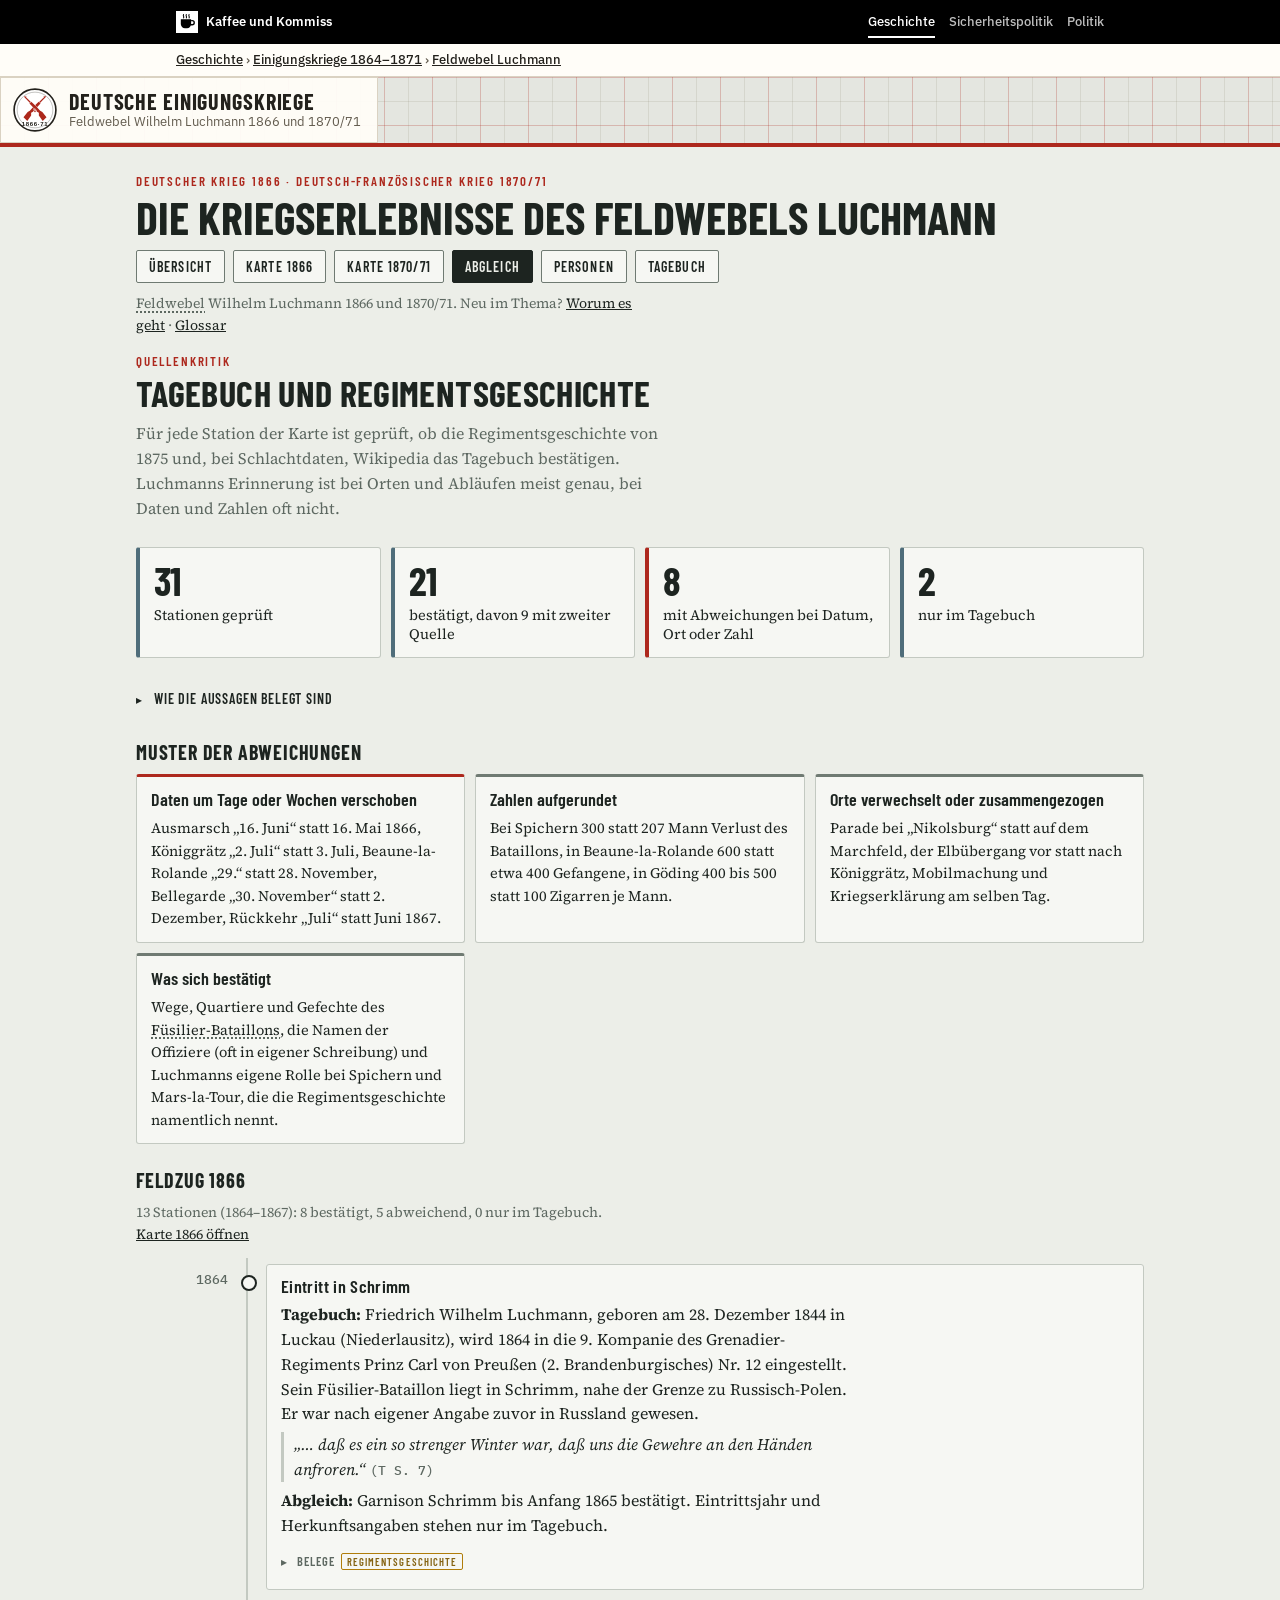
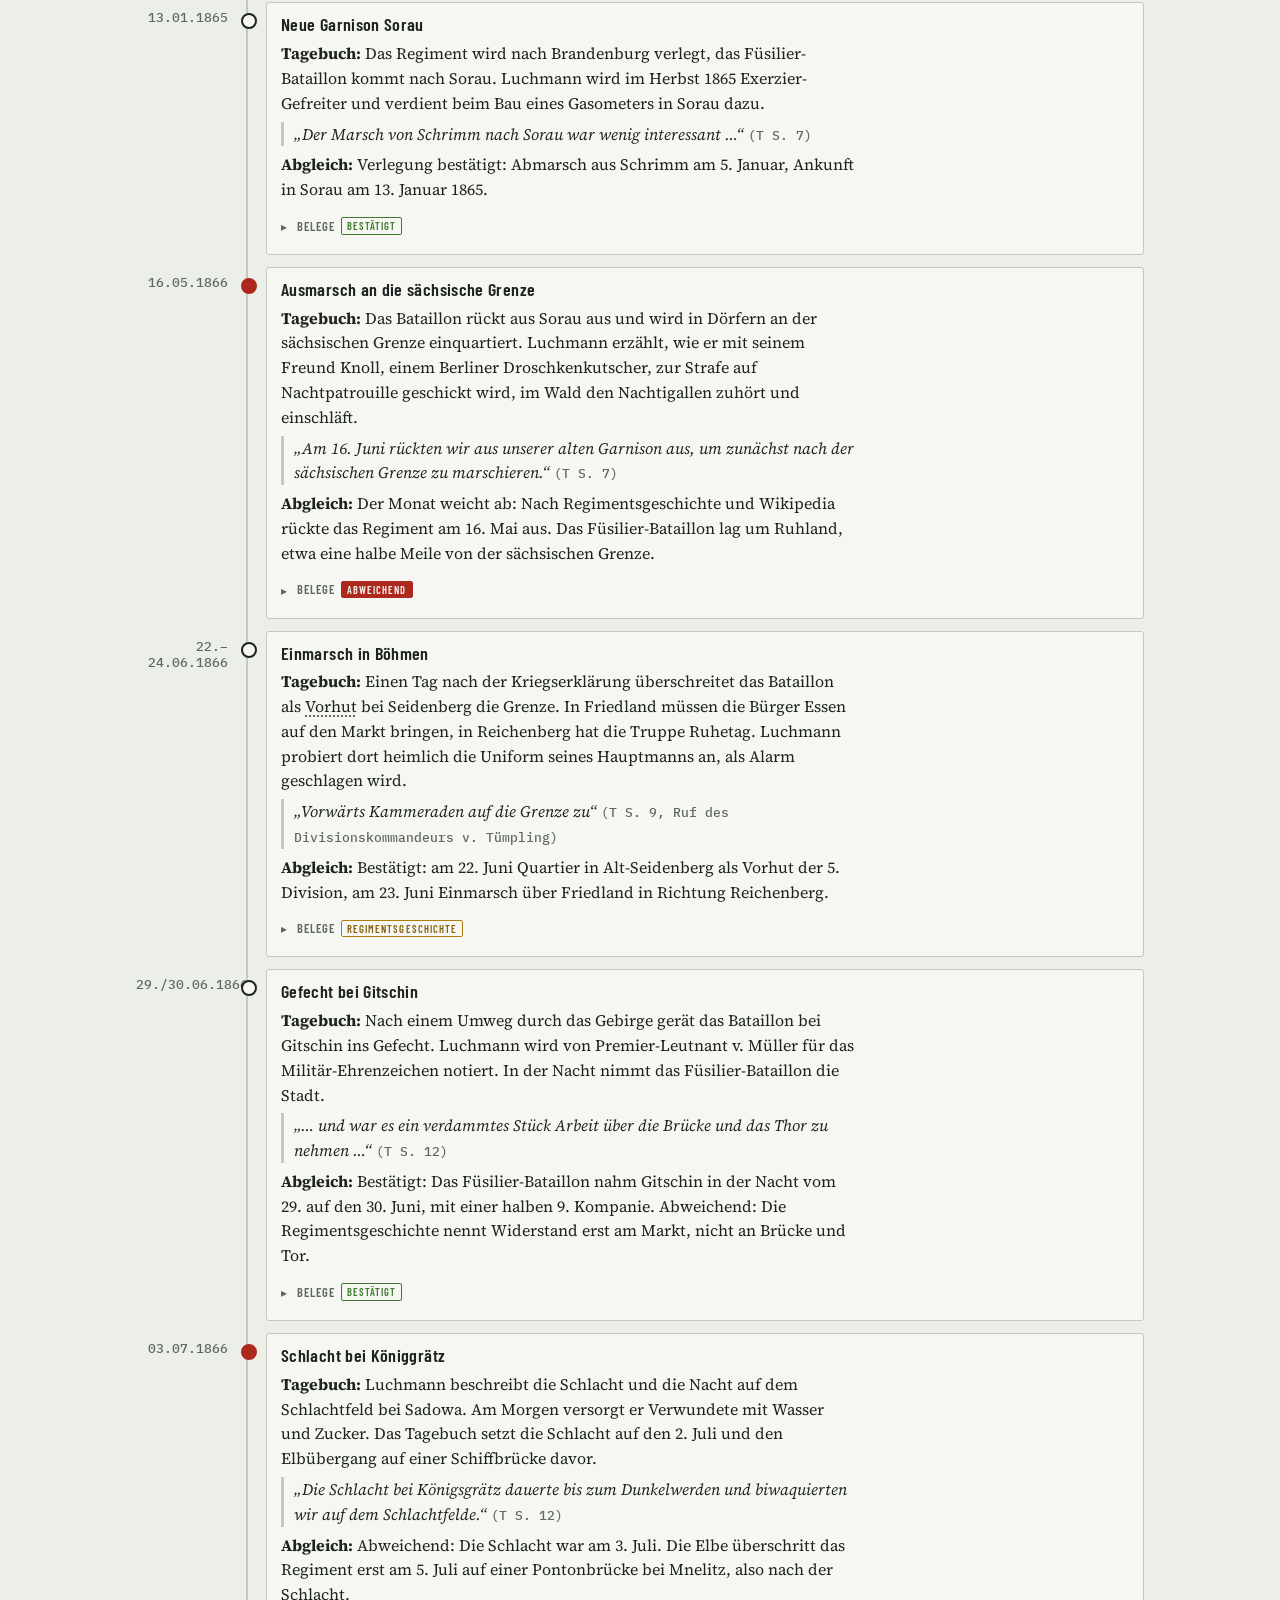
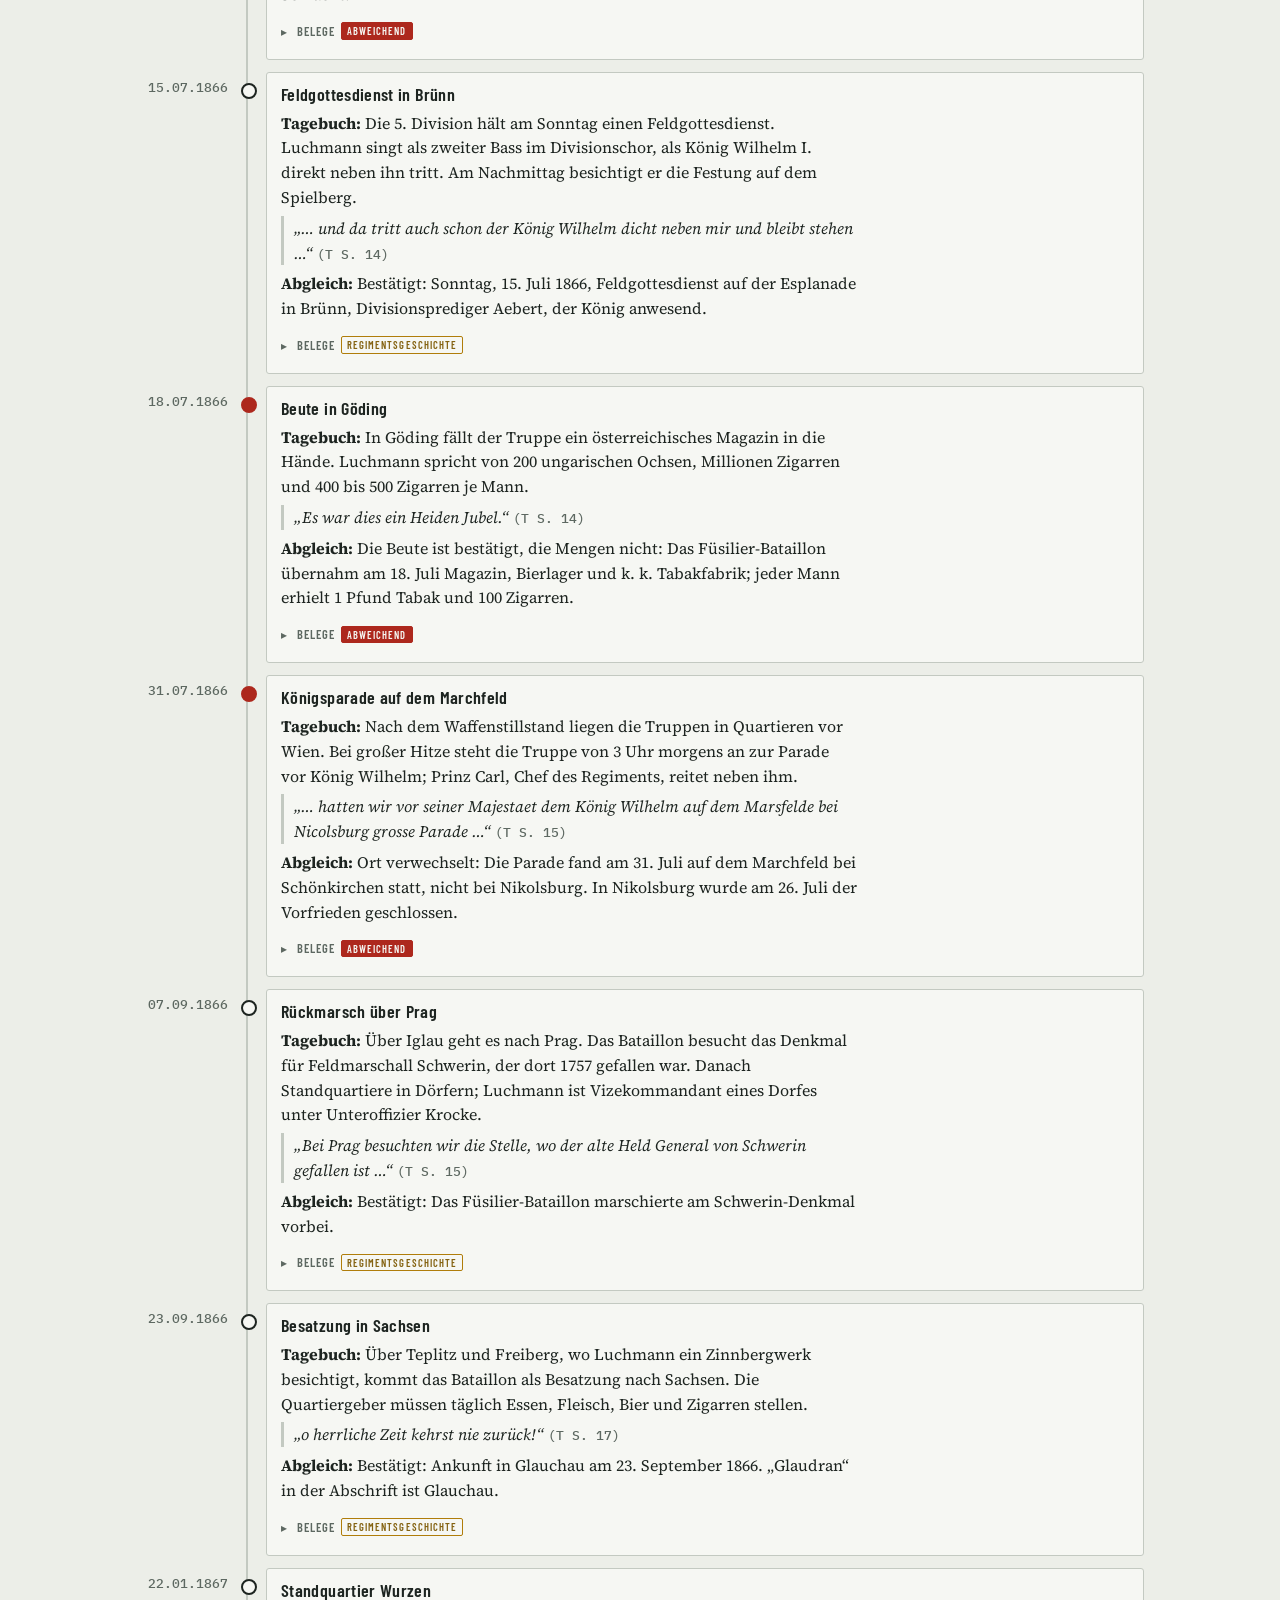
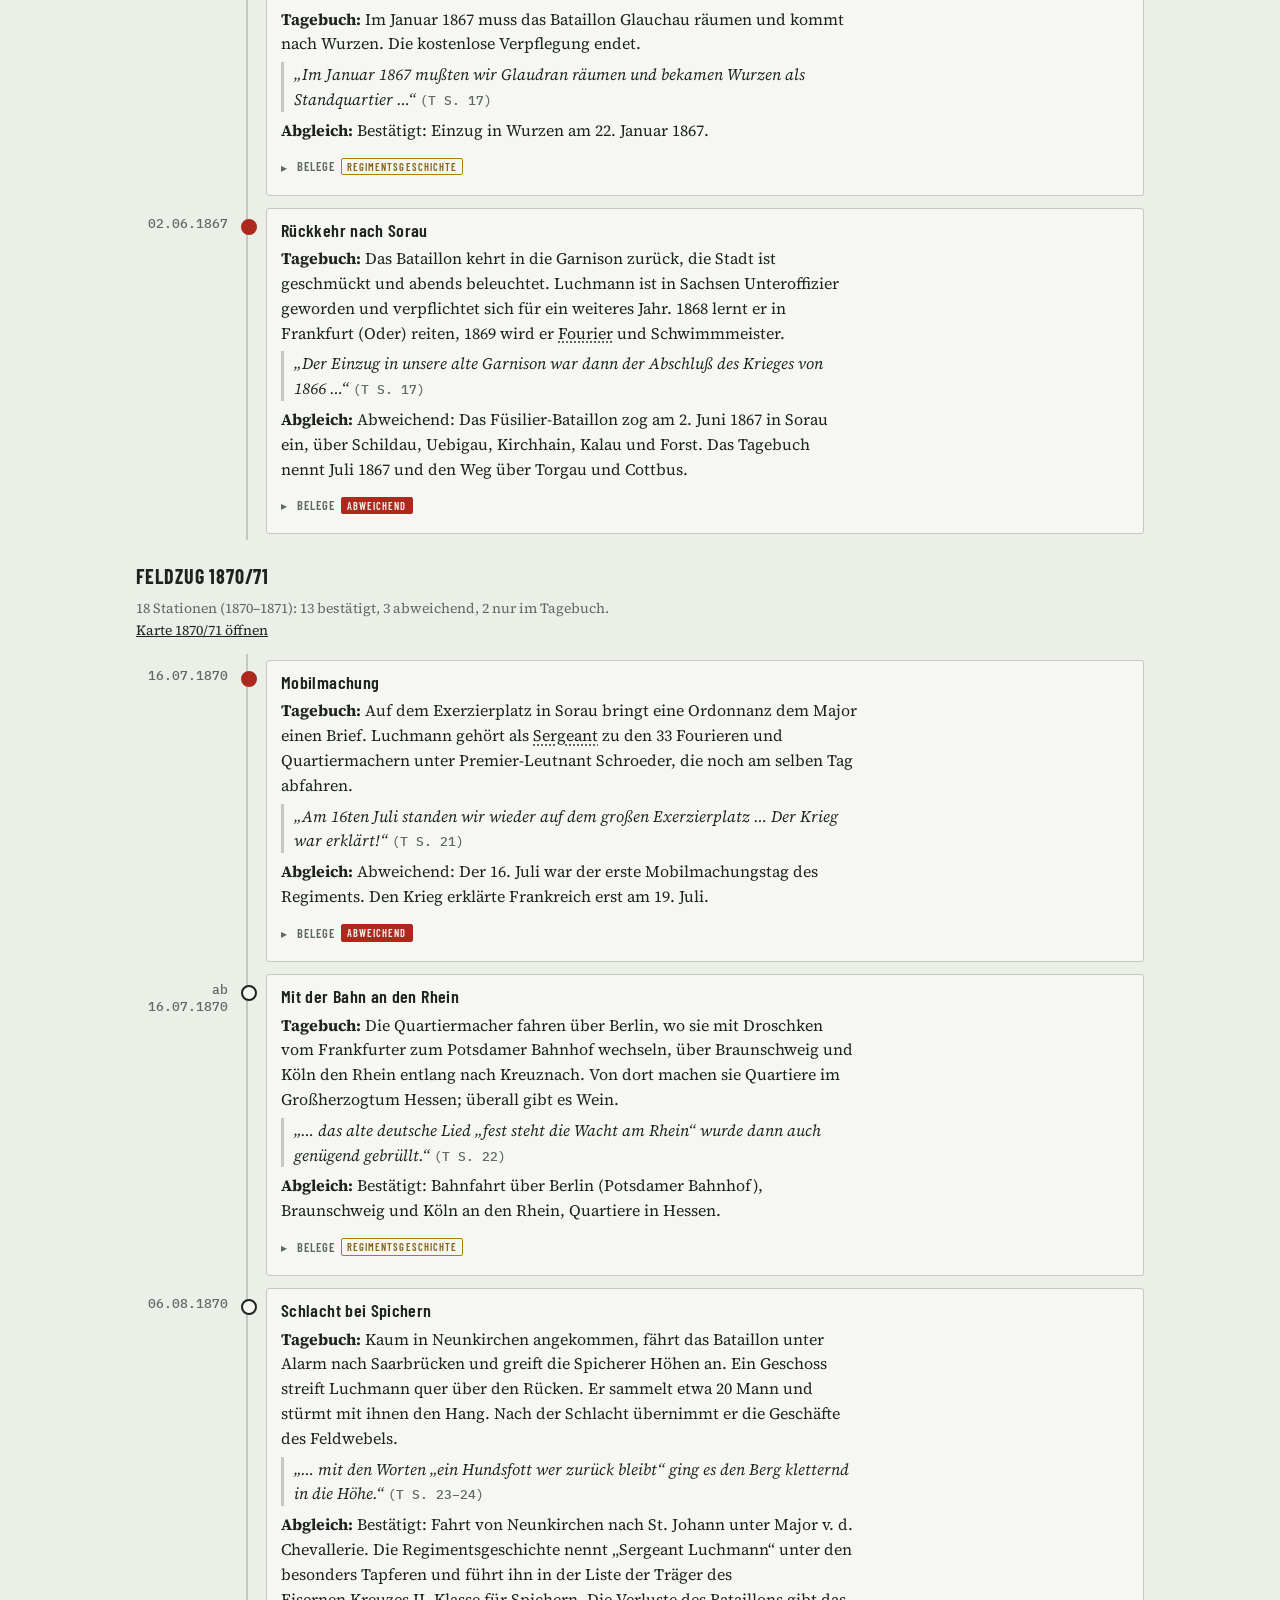
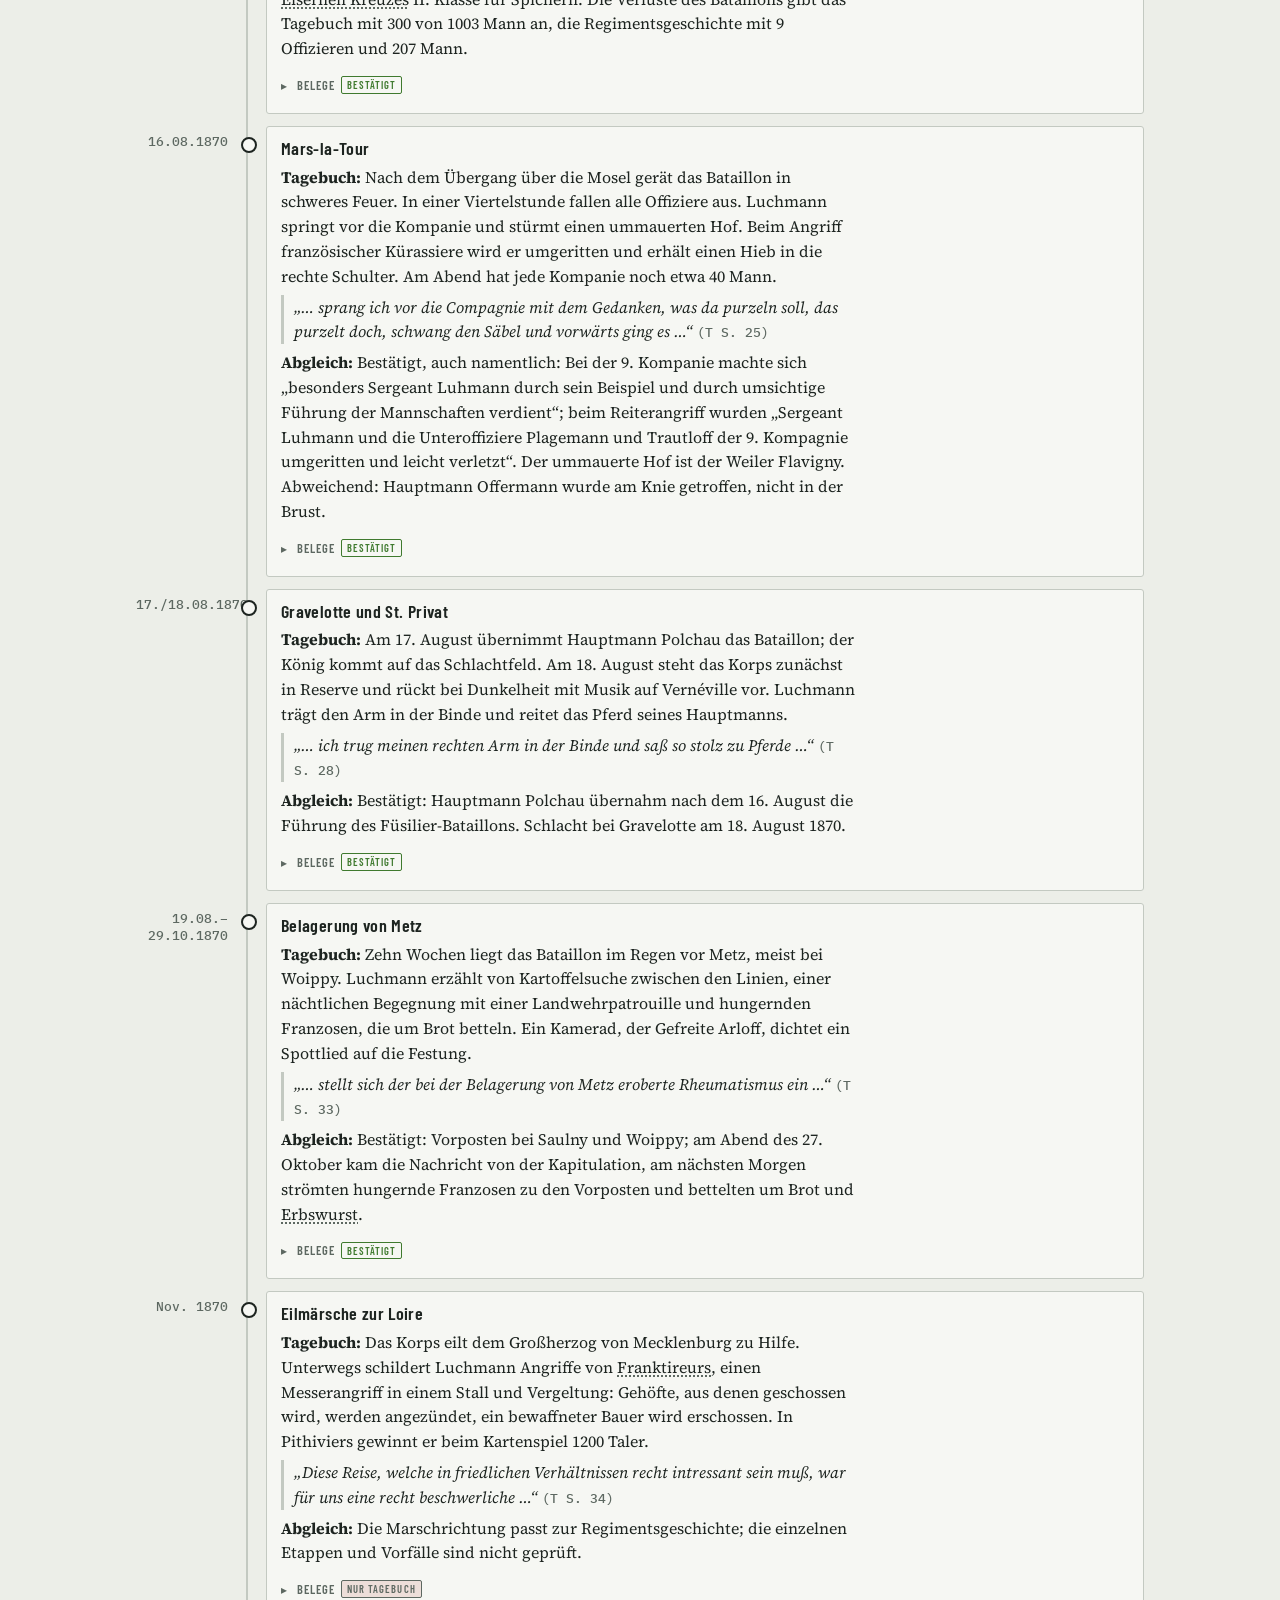
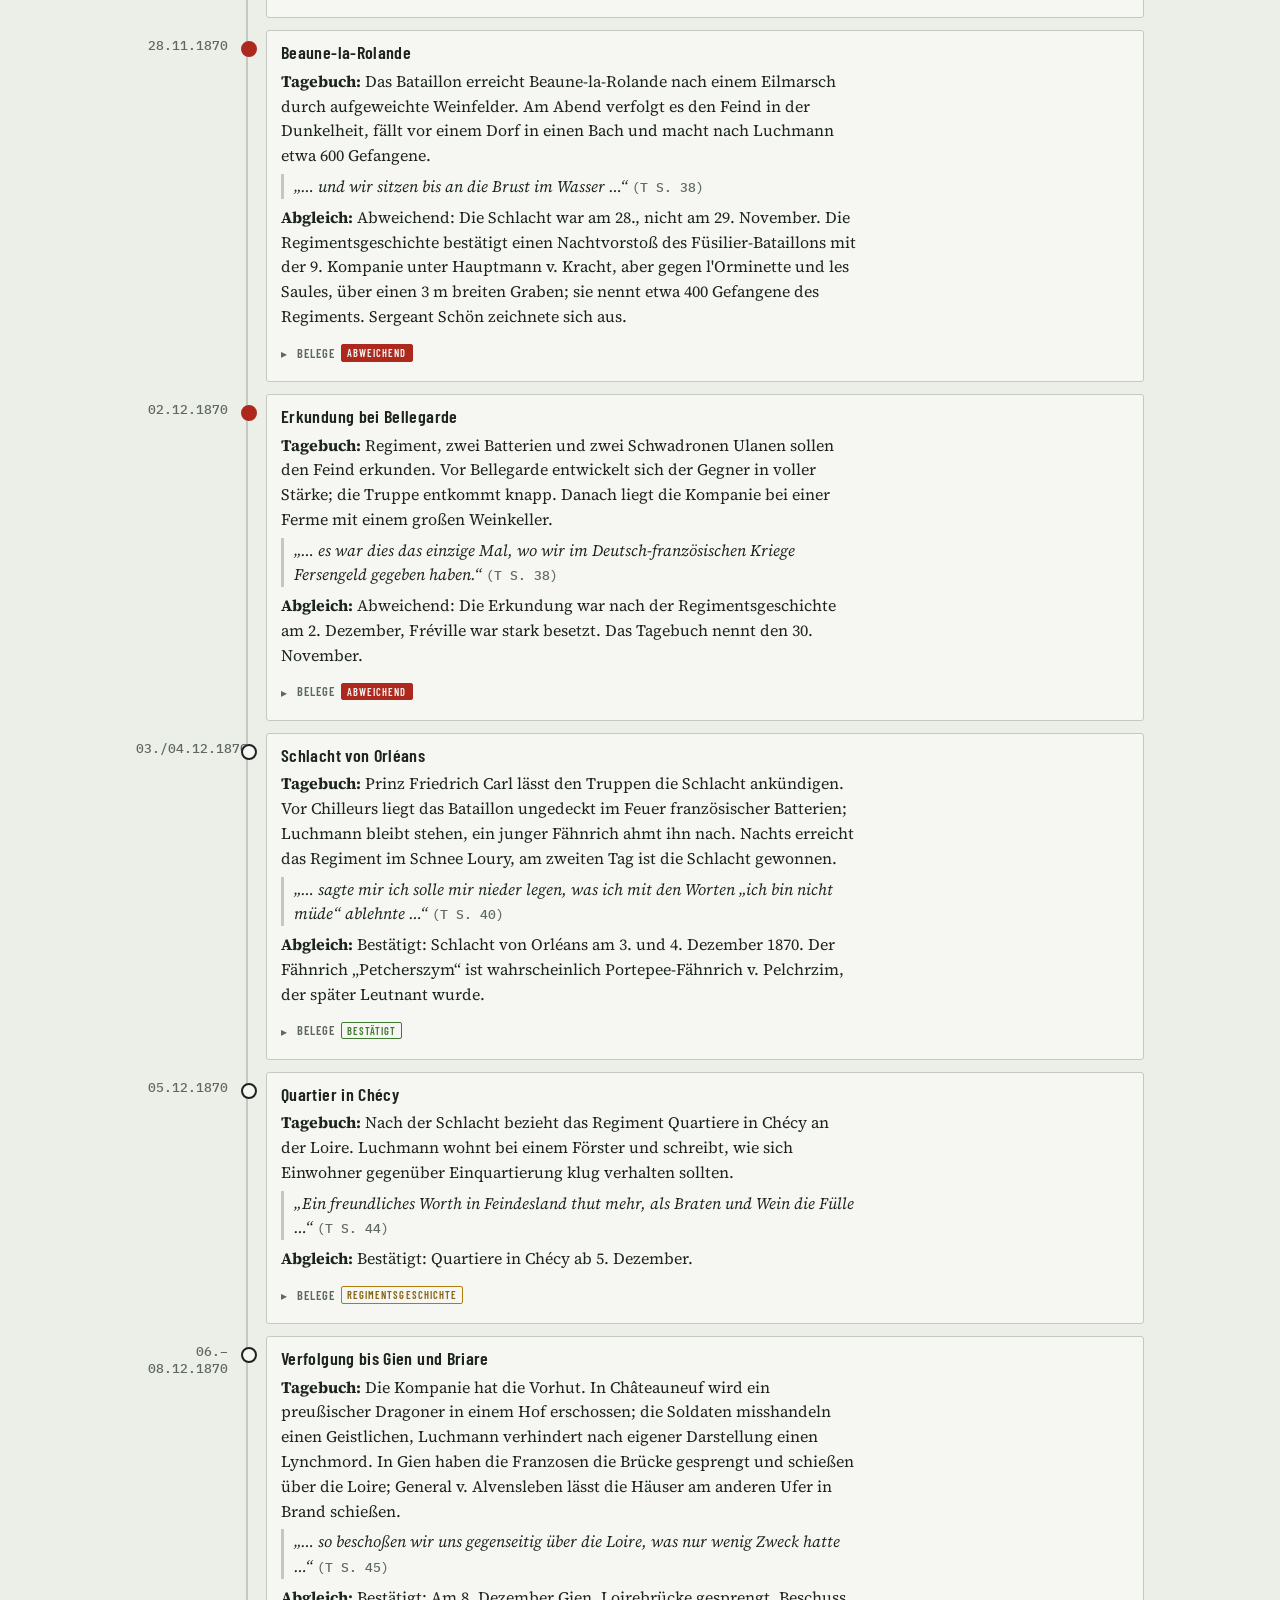
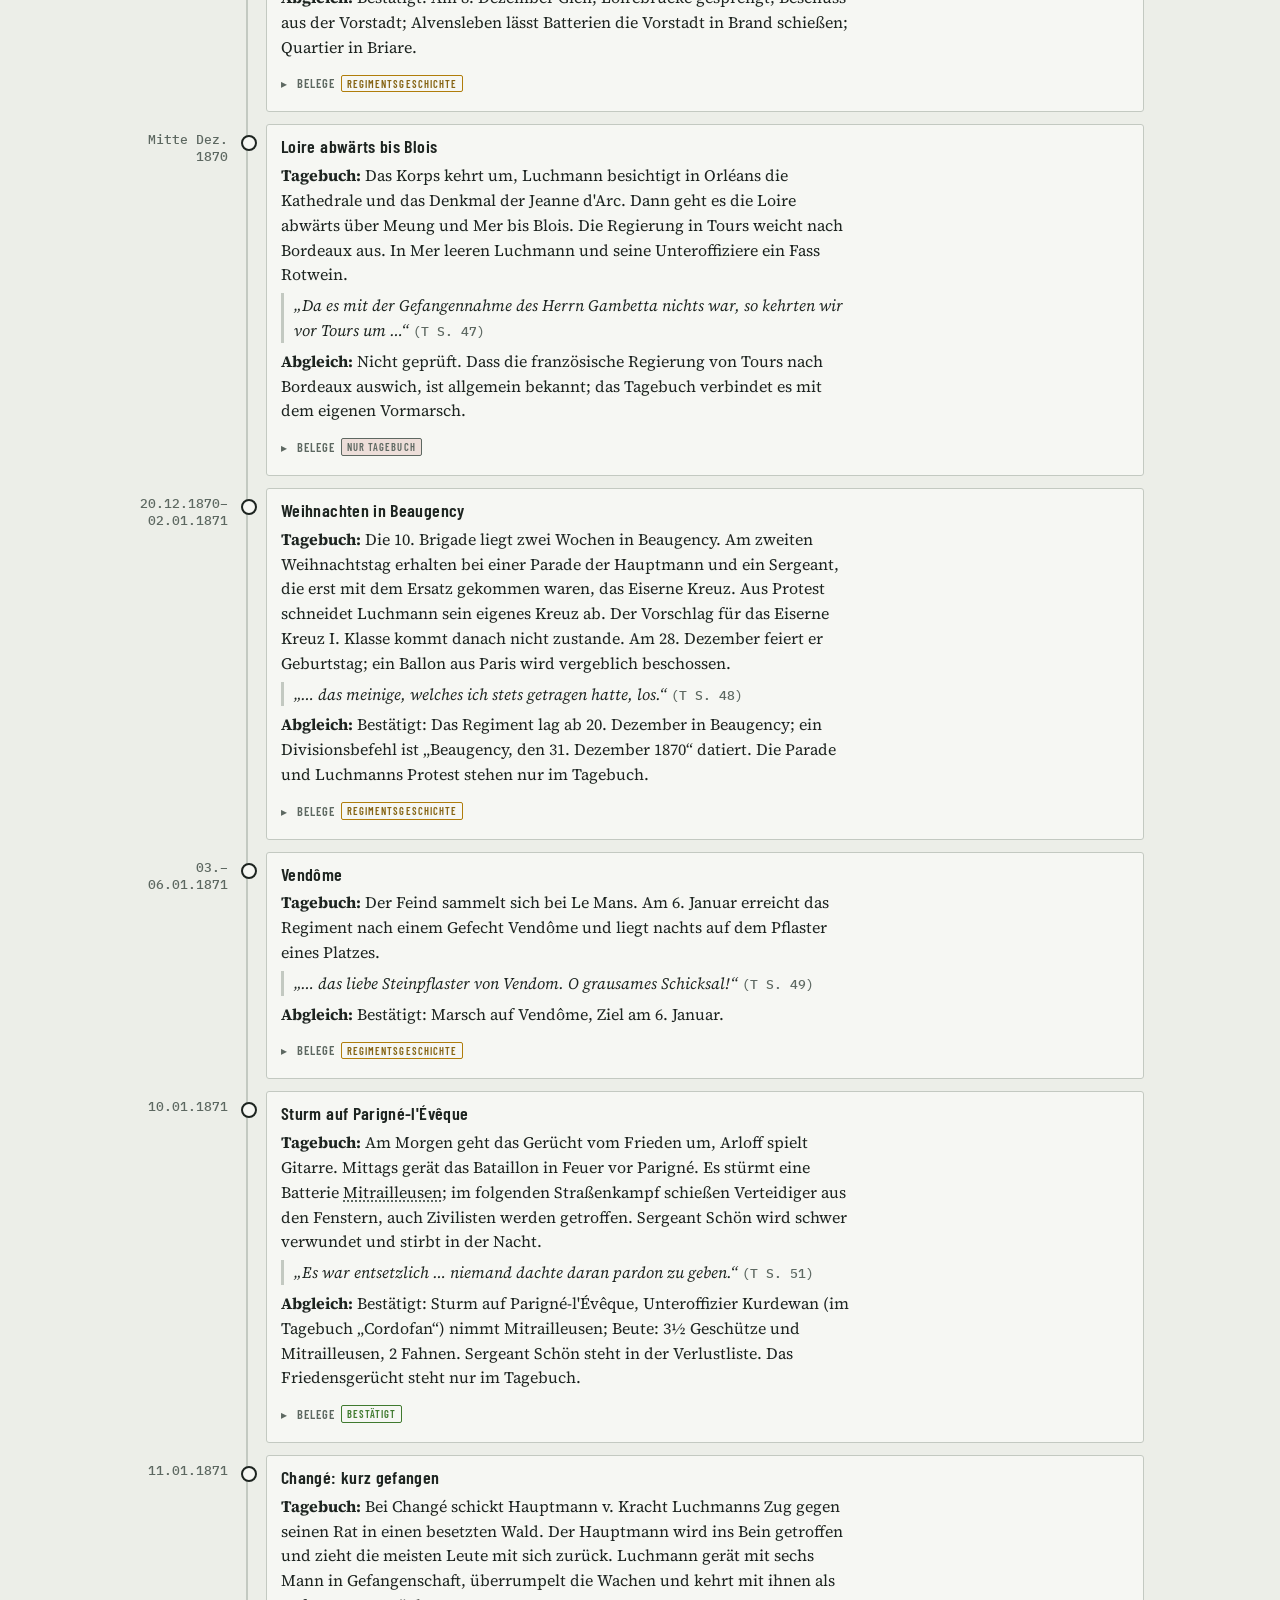
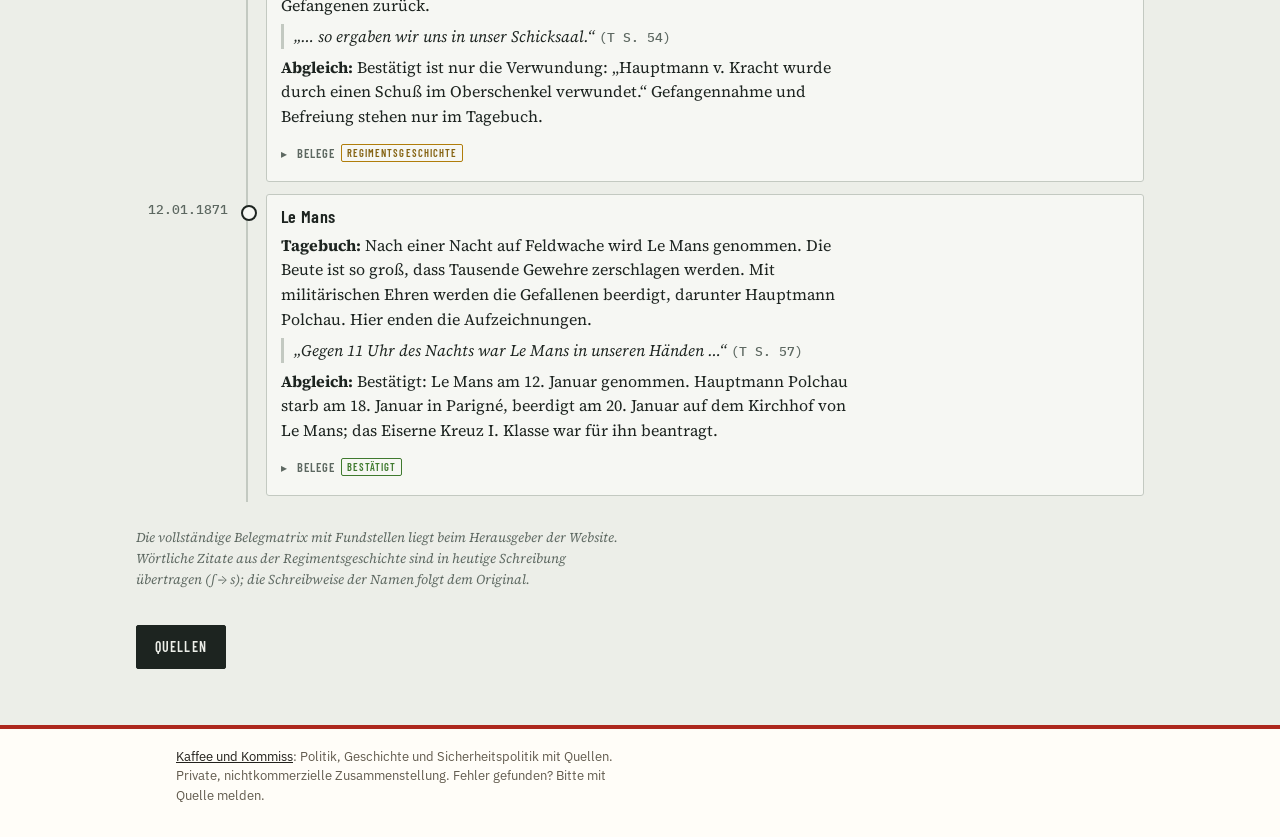
==== abgleich.html @ 968942bd "Layoutprüfung: Barrierefreiheit und einheitlicher Seitenaufbau Co-Authored-By: Claude Opus 5.5 <nore" ====
<!doctype html>
<html lang="de" class="kk-b-gesch">
<head>
<meta charset="utf-8">
<meta name="viewport" content="width=device-width, initial-scale=1, viewport-fit=cover">
<meta name="description" content="Luchmanns Tagebuch Schritt für Schritt mit der Regimentsgeschichte von 1875 abgeglichen: bestätigte Angaben, Abweichungen bei Daten und Zahlen, Stellen ohne Beleg.">
<link rel="canonical" href="https://kaffeeundkommiss.github.io/luchmann187071/abgleich.html">
<meta property="og:type" content="website">
<meta property="og:locale" content="de_DE">
<meta property="og:site_name" content="Geschichte">
<meta property="og:title" content="Abgleich: Tagebuch und Regimentsgeschichte">
<meta property="og:description" content="Luchmanns Tagebuch Schritt für Schritt mit der Regimentsgeschichte von 1875 abgeglichen: bestätigte Angaben, Abweichungen bei Daten und Zahlen, Stellen ohne Beleg.">
<meta property="og:url" content="https://kaffeeundkommiss.github.io/luchmann187071/abgleich.html">
<!-- Vorschau für Linkvorschauen, erzeugt mit werkzeuge/vorschau.js -->
<meta property="og:image" content="https://kaffeeundkommiss.github.io/luchmann187071/vorschau/abgleich.jpg?v=8c824c51">
<meta property="og:image:width" content="1200">
<meta property="og:image:height" content="630">
<meta property="og:image:alt" content="Tagebuch und Regimentsgeschichte: Feldwebel Luchmann">
<meta name="twitter:card" content="summary_large_image">
<meta name="twitter:image" content="https://kaffeeundkommiss.github.io/luchmann187071/vorschau/abgleich.jpg?v=8c824c51">
<meta name="theme-color" content="#23211C" media="(prefers-color-scheme: light)">
<meta name="theme-color" content="#12110E" media="(prefers-color-scheme: dark)">
<meta name="apple-mobile-web-app-capable" content="yes">
<meta name="mobile-web-app-capable" content="yes">
<meta name="apple-mobile-web-app-title" content="Luchmann 1866–71">
<link rel="icon" href="icons/favicon.svg" type="image/svg+xml">
<link rel="icon" href="icons/favicon-32.png" sizes="32x32" type="image/png">
<link rel="apple-touch-icon" sizes="180x180" href="icons/apple-touch-icon.png">
<link rel="manifest" href="manifest.webmanifest">
<link rel="stylesheet" href="site.css">
<title>Abgleich: Tagebuch und Regimentsgeschichte</title>
<link rel="preconnect" href="https://fonts.googleapis.com">
<link rel="preconnect" href="https://fonts.gstatic.com" crossorigin>
<link rel="stylesheet" href="https://fonts.googleapis.com/css2?family=Barlow+Condensed:wght@500;600;700&family=Source+Serif+4:ital,opsz,wght@0,8..60,400;0,8..60,600;1,8..60,400&family=IBM+Plex+Sans:wght@400;500;600;700&family=IBM+Plex+Mono:wght@400;500;600&display=swap">
<link rel="stylesheet" href="basis.css">
<style>
/* Unterseiten (Vorlage: Stahlgewitter-Seiten), Zusätze für Bildergalerie und Zitate am Ende */
:root {
  --paper: #eceee8; --panel: #f6f7f3; --ink: #1d2420; --muted: #5d6861; --rule: #c3c9c1; --border: #6f7a72;
  --j2: #6b6f6c; --j4: #2a5d91; --j6: #3f7a2e; --j10: #b07d0a; --j11: #7a3d8f; --ally: #4f6d7a; --red: #ad281d; --red-soft: rgba(173,40,29,.12);
  --f-display: "Barlow Condensed", "Arial Narrow", system-ui, sans-serif;
  --f-body: "Source Serif 4", Georgia, "Times New Roman", serif;
  --f-mono: "IBM Plex Mono", ui-monospace, Menlo, Consolas, monospace;
  color-scheme: light; padding-top: env(safe-area-inset-top, 0px); padding-bottom: env(safe-area-inset-bottom, 0px);
}
@media (prefers-color-scheme: dark) { :root:not([data-theme="light"]) {
  --paper: #121614; --panel: #181d1a; --ink: #e2e6e1; --muted: #98a39b; --rule: #313a35; --border: #7d8a82;
  --j2: #a4aaa6; --j4: #6fa3e0; --j6: #7dbb5f; --j10: #e0b33c; --j11: #c08ad6; --ally: #8fb3c4; --red: #e4533f; --red-soft: rgba(228,83,63,.16);
  color-scheme: dark } }
:root[data-theme="dark"] {
  --paper: #121614; --panel: #181d1a; --ink: #e2e6e1; --muted: #98a39b; --rule: #313a35; --border: #7d8a82;
  --j2: #a4aaa6; --j4: #6fa3e0; --j6: #7dbb5f; --j10: #e0b33c; --j11: #c08ad6; --ally: #8fb3c4; --red: #e4533f; --red-soft: rgba(228,83,63,.16);
  color-scheme: dark }

* { box-sizing: border-box }
body { margin: 0; background: var(--paper); color: var(--ink); font: 400 16px/1.55 var(--f-body) }
[hidden] { display: none !important }
.wrap { max-width: 1040px; margin: 0 auto; padding-block: 28px 56px;
  padding-left: max(16px, env(safe-area-inset-left, 0px)); padding-right: max(16px, env(safe-area-inset-right, 0px));
  display: grid; grid-template-columns: minmax(0, 1fr); gap: 26px }
.wrap > * { min-width: 0 }
header { display: grid; gap: 10px }
.brand { display: flex; align-items: center; gap: 16px }
.brand-text { display: grid; gap: 6px; min-width: 0 }
.logo { width: 76px; height: 76px; flex: none }
.logo-ring { fill: var(--panel); stroke: var(--ink); stroke-width: 3 }
.logo-inner { fill: none; stroke: var(--ink); stroke-width: 1; opacity: .5 }
.logo-plane { fill: var(--red) }
.logo-text { fill: var(--ink); font: 700 12.5px var(--f-display); letter-spacing: .16em }
.eyebrow { font: 600 13px/1 var(--f-display); letter-spacing: .14em; text-transform: uppercase; color: var(--red) }
h1, .h1 { font: 700 clamp(28px, 5vw, 46px)/1 var(--f-display); margin: 0; text-transform: uppercase; text-wrap: balance }
.lede { margin: 0; max-width: 68ch; color: var(--muted) }
.evhead { display: grid; gap: 6px; margin-top: 8px }
.evhead .evtitle { font: 700 clamp(26px, 4vw, 36px)/1.05 var(--f-display); text-transform: uppercase; letter-spacing: .01em; margin: 0; text-wrap: balance }
nav.pages { display: flex; gap: 8px; flex-wrap: wrap }
nav.pages a { font: 600 14px/1 var(--f-display); letter-spacing: .08em; text-transform: uppercase; color: var(--ink); text-decoration: none;
  border: 1px solid var(--border); border-radius: 2px; padding: 9px 12px 8px; background: var(--panel) }
nav.pages a[aria-current="page"] { background: var(--ink); color: var(--paper); border-color: var(--ink) }
nav.pages a[aria-current="true"] { background: var(--ink); color: var(--paper); border-color: var(--ink) }
nav.sub { display: flex; gap: 20px; border-bottom: 1px solid var(--rule); overflow-x: auto; scrollbar-width: none; margin-top: -2px }
nav.sub::-webkit-scrollbar { display: none }
nav.sub a { font: 600 13px/1 var(--f-display); letter-spacing: .08em; text-transform: uppercase; color: var(--muted); text-decoration: none;
  white-space: nowrap; padding: 8px 0 9px; border-bottom: 3px solid transparent; margin-bottom: -1px }
nav.sub a:hover { color: var(--ink) }
nav.sub a[aria-current="page"] { color: var(--ink); border-bottom-color: var(--red) }
nav.sub a:focus-visible { outline: 2px solid var(--red); outline-offset: 2px }
nav.pages a:focus-visible, button:focus-visible, summary:focus-visible { outline: 2px solid var(--red); outline-offset: 2px }
@media (max-width: 560px) { .logo { width: 56px; height: 56px } .brand { gap: 12px } }

h2 { font: 700 20px/1 var(--f-display); text-transform: uppercase; letter-spacing: .04em; margin: 0 }
.sect { display: grid; gap: 12px }
.hint { font-size: 14px; color: var(--muted); margin: 0 }


/* Zeitleiste */
.status { display: flex; flex-wrap: wrap; gap: 8px 16px; font-size: 14px; color: var(--muted); margin: 0; padding: 0; list-style: none }
.status li { display: inline-flex; align-items: center; gap: 7px }
.b { display: inline-block; font: 600 11.5px/1 var(--f-display); letter-spacing: .1em; text-transform: uppercase; padding: 4px 7px 3px; border-radius: 2px; border: 1px solid; white-space: nowrap }
.b.ok { color: var(--j6); border-color: var(--j6) }
.b.part { color: color-mix(in srgb, var(--j10) 70%, var(--ink)); border-color: var(--j10) }
.b.one { color: var(--muted); border-color: var(--border); border-style: dashed }
.b.wid { color: var(--panel); background: var(--red); border-color: var(--red) }
.day { margin: 6px 0 0; font: 600 14px/1 var(--f-display); letter-spacing: .12em; text-transform: uppercase; color: var(--muted) }
ol.tl { list-style: none; margin: 0; padding: 0; display: grid; gap: 0 }
ol.tl > li { display: grid; grid-template-columns: 92px 14px minmax(0, 1fr); gap: 0 12px }
.t { font: 500 13px/1.3 var(--f-mono); color: var(--muted); padding-top: 14px; text-align: right }
.rail { position: relative }
.rail::before { content: ""; position: absolute; left: 6px; top: 0; bottom: 0; width: 2px; background: var(--rule) }
.rail::after { content: ""; position: absolute; left: 1px; top: 17px; width: 12px; height: 12px; border-radius: 50%; background: var(--panel); border: 2px solid var(--ink) }
ol.tl > li.key .rail::after { background: var(--red); border-color: var(--red) }
.card { background: var(--panel); border: 1px solid var(--rule); border-radius: 3px; padding: 11px 14px 12px; margin: 6px 0; display: grid; gap: 6px }
.card h3 { font: 600 18px/1.15 var(--f-display); margin: 0; letter-spacing: .02em }
.card p { margin: 0 }
.meta { display: flex; flex-wrap: wrap; align-items: center; gap: 6px 10px; font-size: 13.5px; color: var(--muted) }
.meta a, .src a { color: var(--ink); font-family: var(--f-mono); font-size: 12.5px }
.why { font-size: 14px; color: var(--muted); font-style: italic }
@media (max-width: 560px) {
  ol.tl > li { grid-template-columns: 14px minmax(0, 1fr); gap: 0 10px }
  .t { grid-column: 2; text-align: left; padding-top: 10px }
  .rail { grid-row: 1 / span 2; grid-column: 1 }
  .card { grid-column: 2 }
}

/* Thesen */
.theses { display: grid; grid-template-columns: repeat(auto-fill, minmax(260px, 1fr)); gap: 10px }
.th { background: var(--panel); border: 1px solid var(--rule); border-top: 3px solid var(--border); border-radius: 3px; padding: 12px 14px; display: grid; gap: 8px; align-content: start }
.th.lead { border-top-color: var(--red) }
.th h3 { font: 600 18px/1.15 var(--f-display); margin: 0 }
.th .who2 { font-size: 13.5px; color: var(--muted); margin: 0 }
.th dl { margin: 0; display: grid; gap: 6px; font-size: 14.5px }
.th dt { font: 600 12px/1 var(--f-display); letter-spacing: .12em; text-transform: uppercase; color: var(--muted) }
.th dd { margin: 0 }
.th .thtext { margin: 0; font-size: 14.5px }

/* Widersprüche, Quellen */
.tbl { width: 100%; border-collapse: collapse; font-size: 14.5px }
.tbl th, .tbl td { text-align: left; vertical-align: top; padding: 8px 10px; border-bottom: 1px solid var(--rule) }
.tbl th { font: 600 12.5px/1.2 var(--f-display); letter-spacing: .1em; text-transform: uppercase; color: var(--muted) }
.tblwrap { overflow-x: auto; -webkit-overflow-scrolling: touch }
ol.srcs { margin: 0; padding: 0; list-style: none; display: grid; gap: 8px; font-size: 14.5px }
ol.srcs li { display: grid; grid-template-columns: 40px minmax(0, 1fr); gap: 10px }
ol.srcs .id { font: 500 13px/1.5 var(--f-mono); color: var(--red) }
ol.srcs .dep { color: var(--muted); font-size: 13.5px }
ol.srcs a { color: var(--ink); overflow-wrap: anywhere }
ol.srcs li:target { background: var(--red-soft); outline: 6px solid var(--red-soft) }
.note { font-size: 13.5px; color: var(--muted); font-style: italic; margin: 0 }
.hint a, .note a, .why a, .th dd a, .th .thtext a, .meta span a { color: var(--ink) }

/* Zahlen */
.stats { display: grid; grid-template-columns: repeat(auto-fill, minmax(220px, 1fr)); gap: 10px }
.stat { background: var(--panel); border: 1px solid var(--rule); border-left: 4px solid var(--ally); border-radius: 3px; padding: 12px 14px; display: grid; gap: 6px; align-content: start }
.stat.red { border-left-color: var(--red) }
.stat .num { font: 700 40px/1 var(--f-display); letter-spacing: .01em }
.stat .lbl { font-size: 14.5px; line-height: 1.35 }
.stat .why { font-size: 13.5px }
.b.self { color: var(--muted); border-color: var(--muted); background: var(--red-soft) }
.tbl td.d { white-space: nowrap; font-family: var(--f-mono); font-size: 13px }

/* Zusätze Luchmann */
.b.self { color: var(--muted); border-color: var(--muted); background: var(--red-soft) }
.zit { font-style: italic; color: var(--ink) } .zit span { font-style: normal; font: 500 12.5px var(--f-mono); color: var(--muted) }
.card .zit { border-left: 3px solid var(--rule); padding-left: 10px }
.th .zit { font-size: 17px; line-height: 1.45 }
.gal { display: grid; grid-template-columns: repeat(auto-fill, minmax(200px, 1fr)); gap: 14px }
.gal2 { grid-template-columns: minmax(0, 2fr) minmax(0, 3fr) }
@media (max-width: 640px) { .gal2 { grid-template-columns: minmax(0, 1fr) } .gal { grid-template-columns: 1fr 1fr } }
.gal figure { margin: 0; display: grid; gap: 6px; align-content: start }
.gal img { display: block; width: 100%; height: auto; border: 1px solid var(--rule); border-radius: 2px; background: var(--panel) }
.gal figcaption { font-size: 13px; line-height: 1.4; color: var(--muted) } .gal figcaption a { color: var(--ink) }
.th.card { margin: 0 }
.th dd a { color: var(--ink) }
.theses { grid-template-columns: repeat(auto-fill, minmax(min(260px, 100%), 1fr)) } .th, .sect { min-width: 0 }
.meta { min-width: 0 } details.belege > summary { flex-wrap: wrap }
.sect { grid-template-columns: minmax(0, 1fr) }
.theses > .card { grid-column: auto }
</style>
<link rel="stylesheet" href="bereich.css">
</head>
<body>
<div class="kk-leiste"><div class="kk-in">
  <a class="kk-haus" href="https://kaffeeundkommiss.github.io/"><img src="kk-tasse.svg" alt="" width="22" height="22"><span>Kaffee und Kommiss</span></a>
  <nav class="kk-bereiche" aria-label="Bereiche"><a href="https://kaffeeundkommiss.github.io/geschichte/" aria-current="true">Geschichte</a><a href="https://kaffeeundkommiss.github.io/sicherheitspolitik/"><span class="kk-lang">Sicherheitspolitik</span><span class="kk-kurz">Sicherheit</span></a><a href="https://kaffeeundkommiss.github.io/politik/">Politik</a></nav>
</div></div>
<nav class="kk-pfad" aria-label="Pfad"><div class="kk-in"><a href="https://kaffeeundkommiss.github.io/geschichte/">Geschichte</a> › <a href="https://kaffeeundkommiss.github.io/geschichte/einigungskriege/">Einigungskriege 1864–1871</a> › <a href="./">Feldwebel Luchmann</a></div></nav>
<div class="kk-kopf"><div class="kk-in">
  <a class="kk-schild" href="index.html"><img src="icons/favicon.svg" alt="" width="44" height="44"><span><span class="kk-name" style="display:block">Deutsche Einigungskriege</span><span class="kk-unter" style="display:block">Feldwebel Wilhelm Luchmann 1866 und 1870/71</span></span></a>
</div></div>
<main class="wrap" id="inhalt">
  <header>
    <div class="brand">
      <div class="brand-text">
        <div class="eyebrow">Deutscher Krieg 1866 · Deutsch-Französischer Krieg 1870/71</div>
        <p class="h1">Die Kriegserlebnisse des Feldwebels Luchmann</p>
      </div>
    </div>
    <nav class="pages" aria-label="Seiten">
      <a href="index.html">Übersicht</a>
      <a href="karte-1866.html">Karte 1866</a>
      <a href="karte-1870.html">Karte 1870/71</a>
      <a href="abgleich.html" aria-current="page">Abgleich</a>
      <a href="personen.html">Personen</a>
      <a href="tagebuch.html">Tagebuch</a>
    </nav>
    <div class="evhead">
      <div class="eyebrow">Quellenkritik</div>
      <h1 class="evtitle">Tagebuch und Regimentsgeschichte</h1>
    </div>
    <p class="lede">Für jede Station der Karte ist geprüft, ob die Regimentsgeschichte von 1875 und, bei Schlachtdaten, Wikipedia das Tagebuch bestätigen. Luchmanns Erinnerung ist bei Orten und Abläufen meist genau, bei Daten und Zahlen oft nicht.</p>
  </header>
  <section class="sect" aria-label="Zahlen">
    <div class="stats">
      <div class="stat"><div class="num">31</div><div class="lbl">Stationen geprüft</div></div>
      <div class="stat"><div class="num">21</div><div class="lbl">bestätigt, davon 9 mit zweiter Quelle</div></div>
      <div class="stat red"><div class="num">8</div><div class="lbl">mit Abweichungen bei Datum, Ort oder Zahl</div></div>
      <div class="stat"><div class="num">2</div><div class="lbl">nur im Tagebuch</div></div>
    </div>
  </section>
  <section class="sect" aria-labelledby="stH">
    <h2 id="stH">Abgleich</h2>
    <ul class="status">
      <li><span class="b ok">bestätigt</span>Regimentsgeschichte und eine zweite Quelle stimmen mit dem Tagebuch überein</li>
      <li><span class="b part">Regimentsgeschichte</span>nur die Regimentsgeschichte von 1875 bestätigt, nicht ausreichend belegt</li>
      <li><span class="b wid">abweichend</span>Datum, Ort oder Zahl weichen ab</li>
      <li><span class="b self">nur Tagebuch</span>nicht geprüft oder in keiner Quelle gefunden</li>
    </ul>
    <p class="note">Das Tagebuch ist ein Selbstzeugnis, Jahre nach den Ereignissen niedergeschrieben. Die Regimentsgeschichte von 1875 ist unabhängig davon entstanden, stützt sich aber auf Meldungen aus dem Regiment, zu denen auch Luchmanns gehört haben können. Schlachtdaten sind zusätzlich mit Wikipedia abgeglichen.</p>
  </section>
  <section class="sect" aria-labelledby="muH">
    <h2 id="muH">Muster der Abweichungen</h2>
    <div class="theses">
      <div class="th lead"><h3>Daten um Tage oder Wochen verschoben</h3><p class="thtext">Ausmarsch „16. Juni“ statt 16. Mai 1866, Königgrätz „2. Juli“ statt 3. Juli, Beaune-la-Rolande „29.“ statt 28. November, Bellegarde „30. November“ statt 2. Dezember, Rückkehr „Juli“ statt Juni 1867.</p></div>
      <div class="th"><h3>Zahlen aufgerundet</h3><p class="thtext">Bei Spichern 300 statt 207 Mann Verlust des Bataillons, in Beaune-la-Rolande 600 statt etwa 400 Gefangene, in Göding 400 bis 500 statt 100 Zigarren je Mann.</p></div>
      <div class="th"><h3>Orte verwechselt oder zusammengezogen</h3><p class="thtext">Parade bei „Nikolsburg“ statt auf dem Marchfeld, der Elbübergang vor statt nach Königgrätz, Mobilmachung und Kriegserklärung am selben Tag.</p></div>
      <div class="th"><h3>Was sich bestätigt</h3><p class="thtext">Wege, Quartiere und Gefechte des Füsilier-Bataillons, die Namen der Offiziere (oft in eigener Schreibung) und Luchmanns eigene Rolle bei Spichern und Mars-la-Tour, die die Regimentsgeschichte namentlich nennt.</p></div>
    </div>
  </section>
  <section class="sect" aria-labelledby="f1866">
    <h2 id="f1866">Feldzug 1866</h2>
    <p class="hint">13 Stationen (1864–1867): 8 bestätigt, 5 abweichend, 0 nur im Tagebuch. <a href="karte-1866.html">Karte 1866 öffnen</a></p>
    <ol class="tl">
      <li>
        <div class="t">1864</div><div class="rail"></div>
        <div class="card" id="s1">
          <h3>Eintritt in Schrimm</h3>
          <p><b>Tagebuch:</b> Friedrich Wilhelm Luchmann, geboren am 28. Dezember 1844 in Luckau (Niederlausitz), wird 1864 in die 9. Kompanie des Grenadier-Regiments Prinz Carl von Preußen (2. Brandenburgisches) Nr. 12 eingestellt. Sein Füsilier-Bataillon liegt in Schrimm, nahe der Grenze zu Russisch-Polen. Er war nach eigener Angabe zuvor in Russland gewesen.</p>
          <p class="zit">„… daß es ein so strenger Winter war, daß uns die Gewehre an den Händen anfroren.“ <span>(T S. 7)</span></p>
          <p><b>Abgleich:</b> Garnison Schrimm bis Anfang 1865 bestätigt. Eintrittsjahr und Herkunftsangaben stehen nur im Tagebuch.</p>
          <div class="meta"><span class="b part">Regimentsgeschichte</span><a href="quellen-abgleich.html#q-tb">Q1</a><a href="quellen-abgleich.html#q-rg">Q2</a><a href="quellen-abgleich.html#q-gw">Q3</a><a href="karte-1866.html#s1">Karte</a></div>
          <p class="why">RG S. 294 (Abmarsch aus Schrimm am 5.1.1865); GenWiki, Standorte des Regiments.</p>
        </div>
      </li>
      <li>
        <div class="t">13.01.1865</div><div class="rail"></div>
        <div class="card" id="s2">
          <h3>Neue Garnison Sorau</h3>
          <p><b>Tagebuch:</b> Das Regiment wird nach Brandenburg verlegt, das Füsilier-Bataillon kommt nach Sorau. Luchmann wird im Herbst 1865 Exerzier-Gefreiter und verdient beim Bau eines Gasometers in Sorau dazu.</p>
          <p class="zit">„Der Marsch von Schrimm nach Sorau war wenig interessant …“ <span>(T S. 7)</span></p>
          <p><b>Abgleich:</b> Verlegung bestätigt: Abmarsch aus Schrimm am 5. Januar, Ankunft in Sorau am 13. Januar 1865.</p>
          <div class="meta"><span class="b ok">bestätigt</span><a href="quellen-abgleich.html#q-tb">Q1</a><a href="quellen-abgleich.html#q-rg">Q2</a><a href="quellen-abgleich.html#q-gw">Q3</a><a href="karte-1866.html#s2">Karte</a></div>
          <p class="why">RG S. 294; GenWiki, Standorte (Füsilier-Bataillon ab 1865 in Sorau).</p>
        </div>
      </li>
      <li class="key">
        <div class="t">16.05.1866</div><div class="rail"></div>
        <div class="card" id="s3">
          <h3>Ausmarsch an die sächsische Grenze</h3>
          <p><b>Tagebuch:</b> Das Bataillon rückt aus Sorau aus und wird in Dörfern an der sächsischen Grenze einquartiert. Luchmann erzählt, wie er mit seinem Freund Knoll, einem Berliner Droschkenkutscher, zur Strafe auf Nachtpatrouille geschickt wird, im Wald den Nachtigallen zuhört und einschläft.</p>
          <p class="zit">„Am 16. Juni rückten wir aus unserer alten Garnison aus, um zunächst nach der sächsischen Grenze zu marschieren.“ <span>(T S. 7)</span></p>
          <p><b>Abgleich:</b> Der Monat weicht ab: Nach Regimentsgeschichte und Wikipedia rückte das Regiment am 16. Mai aus. Das Füsilier-Bataillon lag um Ruhland, etwa eine halbe Meile von der sächsischen Grenze.</p>
          <div class="meta"><span class="b wid">abweichend</span><a href="quellen-abgleich.html#q-tb">Q1</a><a href="quellen-abgleich.html#q-rg">Q2</a><a href="quellen-abgleich.html#q-wp-reg">Q4</a><a href="karte-1866.html#s3">Karte</a></div>
          <p class="why">RG S. 297–298. Die Patrouillen-Geschichte steht nur im Tagebuch. Ort des Quartiers im Tagebuch nicht genannt; Ruhland nach RG.</p>
        </div>
      </li>
      <li>
        <div class="t">22.–24.06.1866</div><div class="rail"></div>
        <div class="card" id="s4">
          <h3>Einmarsch in Böhmen</h3>
          <p><b>Tagebuch:</b> Einen Tag nach der Kriegserklärung überschreitet das Bataillon als Vorhut bei Seidenberg die Grenze. In Friedland müssen die Bürger Essen auf den Markt bringen, in Reichenberg hat die Truppe Ruhetag. Luchmann probiert dort heimlich die Uniform seines Hauptmanns an, als Alarm geschlagen wird.</p>
          <p class="zit">„Vorwärts Kammeraden auf die Grenze zu“ <span>(T S. 9, Ruf des Divisionskommandeurs v. Tümpling)</span></p>
          <p><b>Abgleich:</b> Bestätigt: am 22. Juni Quartier in Alt-Seidenberg als Vorhut der 5. Division, am 23. Juni Einmarsch über Friedland in Richtung Reichenberg.</p>
          <div class="meta"><span class="b part">Regimentsgeschichte</span><a href="quellen-abgleich.html#q-tb">Q1</a><a href="quellen-abgleich.html#q-rg">Q2</a><a href="karte-1866.html#s4">Karte</a></div>
          <p class="why">RG S. 305–307. Die Uniform-Anekdote steht nur im Tagebuch.</p>
        </div>
      </li>
      <li>
        <div class="t">29./30.06.1866</div><div class="rail"></div>
        <div class="card" id="s5">
          <h3>Gefecht bei Gitschin</h3>
          <p><b>Tagebuch:</b> Nach einem Umweg durch das Gebirge gerät das Bataillon bei Gitschin ins Gefecht. Luchmann wird von Premier-Leutnant v. Müller für das Militär-Ehrenzeichen notiert. In der Nacht nimmt das Füsilier-Bataillon die Stadt.</p>
          <p class="zit">„… und war es ein verdammtes Stück Arbeit über die Brücke und das Thor zu nehmen …“ <span>(T S. 12)</span></p>
          <p><b>Abgleich:</b> Bestätigt: Das Füsilier-Bataillon nahm Gitschin in der Nacht vom 29. auf den 30. Juni, mit einer halben 9. Kompanie. Abweichend: Die Regimentsgeschichte nennt Widerstand erst am Markt, nicht an Brücke und Tor.</p>
          <div class="meta"><span class="b ok">bestätigt</span><a href="quellen-abgleich.html#q-tb">Q1</a><a href="quellen-abgleich.html#q-rg">Q2</a><a href="quellen-abgleich.html#q-wp-gitschin">Q5</a><a href="karte-1866.html#s5">Karte</a></div>
          <p class="why">RG S. 344–348; Wikipedia: Gefecht am 29.06.1866. Die Notierung für das Ehrenzeichen ist nur im Tagebuch belegt.</p>
        </div>
      </li>
      <li class="key">
        <div class="t">03.07.1866</div><div class="rail"></div>
        <div class="card" id="s6">
          <h3>Schlacht bei Königgrätz</h3>
          <p><b>Tagebuch:</b> Luchmann beschreibt die Schlacht und die Nacht auf dem Schlachtfeld bei Sadowa. Am Morgen versorgt er Verwundete mit Wasser und Zucker. Das Tagebuch setzt die Schlacht auf den 2. Juli und den Elbübergang auf einer Schiffbrücke davor.</p>
          <p class="zit">„Die Schlacht bei Königsgrätz dauerte bis zum Dunkelwerden und biwaquierten wir auf dem Schlachtfelde.“ <span>(T S. 12)</span></p>
          <p><b>Abgleich:</b> Abweichend: Die Schlacht war am 3. Juli. Die Elbe überschritt das Regiment erst am 5. Juli auf einer Pontonbrücke bei Mnelitz, also nach der Schlacht.</p>
          <div class="meta"><span class="b wid">abweichend</span><a href="quellen-abgleich.html#q-tb">Q1</a><a href="quellen-abgleich.html#q-rg">Q2</a><a href="quellen-abgleich.html#q-wp-kg">Q6</a><a href="karte-1866.html#s6">Karte</a></div>
          <p class="why">RG S. 353–366; Wikipedia: Schlacht am 03.07.1866. Die Reihenfolge im Tagebuch ist vertauscht.</p>
        </div>
      </li>
      <li>
        <div class="t">15.07.1866</div><div class="rail"></div>
        <div class="card" id="s7">
          <h3>Feldgottesdienst in Brünn</h3>
          <p><b>Tagebuch:</b> Die 5. Division hält am Sonntag einen Feldgottesdienst. Luchmann singt als zweiter Bass im Divisionschor, als König Wilhelm I. direkt neben ihn tritt. Am Nachmittag besichtigt er die Festung auf dem Spielberg.</p>
          <p class="zit">„… und da tritt auch schon der König Wilhelm dicht neben mir und bleibt stehen …“ <span>(T S. 14)</span></p>
          <p><b>Abgleich:</b> Bestätigt: Sonntag, 15. Juli 1866, Feldgottesdienst auf der Esplanade in Brünn, Divisionsprediger Aebert, der König anwesend.</p>
          <div class="meta"><span class="b part">Regimentsgeschichte</span><a href="quellen-abgleich.html#q-tb">Q1</a><a href="quellen-abgleich.html#q-rg">Q2</a><a href="karte-1866.html#s7">Karte</a></div>
          <p class="why">RG S. 369–370. Dass der König neben Luchmann stand, steht nur im Tagebuch.</p>
        </div>
      </li>
      <li class="key">
        <div class="t">18.07.1866</div><div class="rail"></div>
        <div class="card" id="s8">
          <h3>Beute in Göding</h3>
          <p><b>Tagebuch:</b> In Göding fällt der Truppe ein österreichisches Magazin in die Hände. Luchmann spricht von 200 ungarischen Ochsen, Millionen Zigarren und 400 bis 500 Zigarren je Mann.</p>
          <p class="zit">„Es war dies ein Heiden Jubel.“ <span>(T S. 14)</span></p>
          <p><b>Abgleich:</b> Die Beute ist bestätigt, die Mengen nicht: Das Füsilier-Bataillon übernahm am 18. Juli Magazin, Bierlager und k. k. Tabakfabrik; jeder Mann erhielt 1 Pfund Tabak und 100 Zigarren.</p>
          <div class="meta"><span class="b wid">abweichend</span><a href="quellen-abgleich.html#q-tb">Q1</a><a href="quellen-abgleich.html#q-rg">Q2</a><a href="karte-1866.html#s8">Karte</a></div>
          <p class="why">RG S. 370–371. Göding liegt in Mähren an der Grenze zu Ungarn; das Tagebuch verlegt es nach Ungarn.</p>
        </div>
      </li>
      <li class="key">
        <div class="t">31.07.1866</div><div class="rail"></div>
        <div class="card" id="s9">
          <h3>Königsparade auf dem Marchfeld</h3>
          <p><b>Tagebuch:</b> Nach dem Waffenstillstand liegen die Truppen in Quartieren vor Wien. Bei großer Hitze steht die Truppe von 3 Uhr morgens an zur Parade vor König Wilhelm; Prinz Carl, Chef des Regiments, reitet neben ihm.</p>
          <p class="zit">„… hatten wir vor seiner Majestaet dem König Wilhelm auf dem Marsfelde bei Nicolsburg grosse Parade …“ <span>(T S. 15)</span></p>
          <p><b>Abgleich:</b> Ort verwechselt: Die Parade fand am 31. Juli auf dem Marchfeld bei Schönkirchen statt, nicht bei Nikolsburg. In Nikolsburg wurde am 26. Juli der Vorfrieden geschlossen.</p>
          <div class="meta"><span class="b wid">abweichend</span><a href="quellen-abgleich.html#q-tb">Q1</a><a href="quellen-abgleich.html#q-rg">Q2</a><a href="quellen-abgleich.html#q-wp-dk">Q7</a><a href="karte-1866.html#s9">Karte</a></div>
          <p class="why">RG S. 355 (im Scan doppelt gezählte Seite); Wikipedia: Vorfrieden von Nikolsburg 26.07.1866, Prager Frieden 23.08.1866.</p>
        </div>
      </li>
      <li>
        <div class="t">07.09.1866</div><div class="rail"></div>
        <div class="card" id="s10">
          <h3>Rückmarsch über Prag</h3>
          <p><b>Tagebuch:</b> Über Iglau geht es nach Prag. Das Bataillon besucht das Denkmal für Feldmarschall Schwerin, der dort 1757 gefallen war. Danach Standquartiere in Dörfern; Luchmann ist Vizekommandant eines Dorfes unter Unteroffizier Krocke.</p>
          <p class="zit">„Bei Prag besuchten wir die Stelle, wo der alte Held General von Schwerin gefallen ist …“ <span>(T S. 15)</span></p>
          <p><b>Abgleich:</b> Bestätigt: Das Füsilier-Bataillon marschierte am Schwerin-Denkmal vorbei.</p>
          <div class="meta"><span class="b part">Regimentsgeschichte</span><a href="quellen-abgleich.html#q-tb">Q1</a><a href="quellen-abgleich.html#q-rg">Q2</a><a href="karte-1866.html#s10">Karte</a></div>
          <p class="why">RG S. 379. Die Dorfgeschichten (Geburtstagsständchen, Streit mit einem Bauern) stehen nur im Tagebuch.</p>
        </div>
      </li>
      <li>
        <div class="t">23.09.1866</div><div class="rail"></div>
        <div class="card" id="s11">
          <h3>Besatzung in Sachsen</h3>
          <p><b>Tagebuch:</b> Über Teplitz und Freiberg, wo Luchmann ein Zinnbergwerk besichtigt, kommt das Bataillon als Besatzung nach Sachsen. Die Quartiergeber müssen täglich Essen, Fleisch, Bier und Zigarren stellen.</p>
          <p class="zit">„o herrliche Zeit kehrst nie zurück!“ <span>(T S. 17)</span></p>
          <p><b>Abgleich:</b> Bestätigt: Ankunft in Glauchau am 23. September 1866. „Glaudran“ in der Abschrift ist Glauchau.</p>
          <div class="meta"><span class="b part">Regimentsgeschichte</span><a href="quellen-abgleich.html#q-tb">Q1</a><a href="quellen-abgleich.html#q-rg">Q2</a><a href="karte-1866.html#s11">Karte</a></div>
          <p class="why">RG S. 380–382.</p>
        </div>
      </li>
      <li>
        <div class="t">22.01.1867</div><div class="rail"></div>
        <div class="card" id="s12">
          <h3>Standquartier Wurzen</h3>
          <p><b>Tagebuch:</b> Im Januar 1867 muss das Bataillon Glauchau räumen und kommt nach Wurzen. Die kostenlose Verpflegung endet.</p>
          <p class="zit">„Im Januar 1867 mußten wir Glaudran räumen und bekamen Wurzen als Standquartier …“ <span>(T S. 17)</span></p>
          <p><b>Abgleich:</b> Bestätigt: Einzug in Wurzen am 22. Januar 1867.</p>
          <div class="meta"><span class="b part">Regimentsgeschichte</span><a href="quellen-abgleich.html#q-tb">Q1</a><a href="quellen-abgleich.html#q-rg">Q2</a><a href="karte-1866.html#s12">Karte</a></div>
          <p class="why">RG S. 385.</p>
        </div>
      </li>
      <li class="key">
        <div class="t">02.06.1867</div><div class="rail"></div>
        <div class="card" id="s13">
          <h3>Rückkehr nach Sorau</h3>
          <p><b>Tagebuch:</b> Das Bataillon kehrt in die Garnison zurück, die Stadt ist geschmückt und abends beleuchtet. Luchmann ist in Sachsen Unteroffizier geworden und verpflichtet sich für ein weiteres Jahr. 1868 lernt er in Frankfurt (Oder) reiten, 1869 wird er Fourier und Schwimmmeister.</p>
          <p class="zit">„Der Einzug in unsere alte Garnison war dann der Abschluß des Krieges von 1866 …“ <span>(T S. 17)</span></p>
          <p><b>Abgleich:</b> Abweichend: Das Füsilier-Bataillon zog am 2. Juni 1867 in Sorau ein, über Schildau, Uebigau, Kirchhain, Kalau und Forst. Das Tagebuch nennt Juli 1867 und den Weg über Torgau und Cottbus.</p>
          <div class="meta"><span class="b wid">abweichend</span><a href="quellen-abgleich.html#q-tb">Q1</a><a href="quellen-abgleich.html#q-rg">Q2</a><a href="karte-1866.html#s13">Karte</a></div>
          <p class="why">RG S. 385–386. Weg auf der Karte nach dem Tagebuch, gestrichelt.</p>
        </div>
      </li>
    </ol>
  </section>
  <section class="sect" aria-labelledby="f1870">
    <h2 id="f1870">Feldzug 1870/71</h2>
    <p class="hint">18 Stationen (1870–1871): 13 bestätigt, 3 abweichend, 2 nur im Tagebuch. <a href="karte-1870.html">Karte 1870/71 öffnen</a></p>
    <ol class="tl">
      <li class="key">
        <div class="t">16.07.1870</div><div class="rail"></div>
        <div class="card" id="s14">
          <h3>Mobilmachung</h3>
          <p><b>Tagebuch:</b> Auf dem Exerzierplatz in Sorau bringt eine Ordonnanz dem Major einen Brief. Luchmann gehört als Sergeant zu den 33 Fourieren und Quartiermachern unter Premier-Leutnant Schroeder, die noch am selben Tag abfahren.</p>
          <p class="zit">„Am 16ten Juli standen wir wieder auf dem großen Exerzierplatz … Der Krieg war erklärt!“ <span>(T S. 21)</span></p>
          <p><b>Abgleich:</b> Abweichend: Der 16. Juli war der erste Mobilmachungstag des Regiments. Den Krieg erklärte Frankreich erst am 19. Juli.</p>
          <div class="meta"><span class="b wid">abweichend</span><a href="quellen-abgleich.html#q-tb">Q1</a><a href="quellen-abgleich.html#q-rg">Q2</a><a href="quellen-abgleich.html#q-wp-dfk">Q8</a><a href="karte-1870.html#s1">Karte</a></div>
          <p class="why">RG S. 392; Wikipedia: Kriegserklärung 19.07.1870.</p>
        </div>
      </li>
      <li>
        <div class="t">ab 16.07.1870</div><div class="rail"></div>
        <div class="card" id="s15">
          <h3>Mit der Bahn an den Rhein</h3>
          <p><b>Tagebuch:</b> Die Quartiermacher fahren über Berlin, wo sie mit Droschken vom Frankfurter zum Potsdamer Bahnhof wechseln, über Braunschweig und Köln den Rhein entlang nach Kreuznach. Von dort machen sie Quartiere im Großherzogtum Hessen; überall gibt es Wein.</p>
          <p class="zit">„… das alte deutsche Lied „fest steht die Wacht am Rhein“ wurde dann auch genügend gebrüllt.“ <span>(T S. 22)</span></p>
          <p><b>Abgleich:</b> Bestätigt: Bahnfahrt über Berlin (Potsdamer Bahnhof), Braunschweig und Köln an den Rhein, Quartiere in Hessen.</p>
          <div class="meta"><span class="b part">Regimentsgeschichte</span><a href="quellen-abgleich.html#q-tb">Q1</a><a href="quellen-abgleich.html#q-rg">Q2</a><a href="karte-1870.html#s2">Karte</a></div>
          <p class="why">RG S. 393–396. Bahnfahrt auf der Karte gestrichelt.</p>
        </div>
      </li>
      <li>
        <div class="t">06.08.1870</div><div class="rail"></div>
        <div class="card" id="s16">
          <h3>Schlacht bei Spichern</h3>
          <p><b>Tagebuch:</b> Kaum in Neunkirchen angekommen, fährt das Bataillon unter Alarm nach Saarbrücken und greift die Spicherer Höhen an. Ein Geschoss streift Luchmann quer über den Rücken. Er sammelt etwa 20 Mann und stürmt mit ihnen den Hang. Nach der Schlacht übernimmt er die Geschäfte des Feldwebels.</p>
          <p class="zit">„… mit den Worten „ein Hundsfott wer zurück bleibt“ ging es den Berg kletternd in die Höhe.“ <span>(T S. 23–24)</span></p>
          <p><b>Abgleich:</b> Bestätigt: Fahrt von Neunkirchen nach St. Johann unter Major v. d. Chevallerie. Die Regimentsgeschichte nennt „Sergeant Luchmann“ unter den besonders Tapferen und führt ihn in der Liste der Träger des Eisernen Kreuzes II. Klasse für Spichern. Die Verluste des Bataillons gibt das Tagebuch mit 300 von 1003 Mann an, die Regimentsgeschichte mit 9 Offizieren und 207 Mann.</p>
          <div class="meta"><span class="b ok">bestätigt</span><a href="quellen-abgleich.html#q-tb">Q1</a><a href="quellen-abgleich.html#q-rg">Q2</a><a href="quellen-abgleich.html#q-wp-spichern">Q9</a><a href="karte-1870.html#s3">Karte</a></div>
          <p class="why">RG S. 431, 442, 450; Wikipedia: Schlacht am 06.08.1870. Den Streifschuss nennt nur das Tagebuch. Die Verleihung des Eisernen Kreuzes II. Klasse für Spichern belegt nur die Regimentsgeschichte (S. 450); das Tagebuch erwähnt das eigene Kreuz erst in Beaugency (T S. 48–49). Eine weitere Quelle war nicht zu finden.</p>
        </div>
      </li>
      <li>
        <div class="t">16.08.1870</div><div class="rail"></div>
        <div class="card" id="s17">
          <h3>Mars-la-Tour</h3>
          <p><b>Tagebuch:</b> Nach dem Übergang über die Mosel gerät das Bataillon in schweres Feuer. In einer Viertelstunde fallen alle Offiziere aus. Luchmann springt vor die Kompanie und stürmt einen ummauerten Hof. Beim Angriff französischer Kürassiere wird er umgeritten und erhält einen Hieb in die rechte Schulter. Am Abend hat jede Kompanie noch etwa 40 Mann.</p>
          <p class="zit">„… sprang ich vor die Compagnie mit dem Gedanken, was da purzeln soll, das purzelt doch, schwang den Säbel und vorwärts ging es …“ <span>(T S. 25)</span></p>
          <p><b>Abgleich:</b> Bestätigt, auch namentlich: Bei der 9. Kompanie machte sich „besonders Sergeant Luhmann durch sein Beispiel und durch umsichtige Führung der Mannschaften verdient“; beim Reiterangriff wurden „Sergeant Luhmann und die Unteroffiziere Plagemann und Trautloff der 9. Kompagnie umgeritten und leicht verletzt“. Der ummauerte Hof ist der Weiler Flavigny. Abweichend: Hauptmann Offermann wurde am Knie getroffen, nicht in der Brust.</p>
          <div class="meta"><span class="b ok">bestätigt</span><a href="quellen-abgleich.html#q-tb">Q1</a><a href="quellen-abgleich.html#q-rg">Q2</a><a href="quellen-abgleich.html#q-wp-mlt">Q10</a><a href="karte-1870.html#s4">Karte</a></div>
          <p class="why">RG S. 465–470 (Schreibweise „Luhmann“); Wikipedia: Schlacht am 16.08.1870.</p>
        </div>
      </li>
      <li>
        <div class="t">17./18.08.1870</div><div class="rail"></div>
        <div class="card" id="s18">
          <h3>Gravelotte und St. Privat</h3>
          <p><b>Tagebuch:</b> Am 17. August übernimmt Hauptmann Polchau das Bataillon; der König kommt auf das Schlachtfeld. Am 18. August steht das Korps zunächst in Reserve und rückt bei Dunkelheit mit Musik auf Vernéville vor. Luchmann trägt den Arm in der Binde und reitet das Pferd seines Hauptmanns.</p>
          <p class="zit">„… ich trug meinen rechten Arm in der Binde und saß so stolz zu Pferde …“ <span>(T S. 28)</span></p>
          <p><b>Abgleich:</b> Bestätigt: Hauptmann Polchau übernahm nach dem 16. August die Führung des Füsilier-Bataillons. Schlacht bei Gravelotte am 18. August 1870.</p>
          <div class="meta"><span class="b ok">bestätigt</span><a href="quellen-abgleich.html#q-tb">Q1</a><a href="quellen-abgleich.html#q-rg">Q2</a><a href="quellen-abgleich.html#q-wp-grav">Q11</a><a href="karte-1870.html#s5">Karte</a></div>
          <p class="why">RG S. 485; Wikipedia: Schlacht bei Gravelotte. Der Vormarsch mit Musik steht nur im Tagebuch.</p>
        </div>
      </li>
      <li>
        <div class="t">19.08.–29.10.1870</div><div class="rail"></div>
        <div class="card" id="s19">
          <h3>Belagerung von Metz</h3>
          <p><b>Tagebuch:</b> Zehn Wochen liegt das Bataillon im Regen vor Metz, meist bei Woippy. Luchmann erzählt von Kartoffelsuche zwischen den Linien, einer nächtlichen Begegnung mit einer Landwehrpatrouille und hungernden Franzosen, die um Brot betteln. Ein Kamerad, der Gefreite Arloff, dichtet ein Spottlied auf die Festung.</p>
          <p class="zit">„… stellt sich der bei der Belagerung von Metz eroberte Rheumatismus ein …“ <span>(T S. 33)</span></p>
          <p><b>Abgleich:</b> Bestätigt: Vorposten bei Saulny und Woippy; am Abend des 27. Oktober kam die Nachricht von der Kapitulation, am nächsten Morgen strömten hungernde Franzosen zu den Vorposten und bettelten um Brot und Erbswurst.</p>
          <div class="meta"><span class="b ok">bestätigt</span><a href="quellen-abgleich.html#q-tb">Q1</a><a href="quellen-abgleich.html#q-rg">Q2</a><a href="quellen-abgleich.html#q-wp-metz">Q12</a><a href="karte-1870.html#s6">Karte</a></div>
          <p class="why">RG S. 505–506 und 538–539; Wikipedia: Kapitulation am 27.10.1870. Die Landwehr-Episode steht nur im Tagebuch.</p>
        </div>
      </li>
      <li>
        <div class="t">Nov. 1870</div><div class="rail"></div>
        <div class="card" id="s20">
          <h3>Eilmärsche zur Loire</h3>
          <p><b>Tagebuch:</b> Das Korps eilt dem Großherzog von Mecklenburg zu Hilfe. Unterwegs schildert Luchmann Angriffe von Franktireurs, einen Messerangriff in einem Stall und Vergeltung: Gehöfte, aus denen geschossen wird, werden angezündet, ein bewaffneter Bauer wird erschossen. In Pithiviers gewinnt er beim Kartenspiel 1200 Taler.</p>
          <p class="zit">„Diese Reise, welche in friedlichen Verhältnissen recht intressant sein muß, war für uns eine recht beschwerliche …“ <span>(T S. 34)</span></p>
          <p><b>Abgleich:</b> Die Marschrichtung passt zur Regimentsgeschichte; die einzelnen Etappen und Vorfälle sind nicht geprüft.</p>
          <div class="meta"><span class="b self">nur Tagebuch</span><a href="quellen-abgleich.html#q-tb">Q1</a><a href="quellen-abgleich.html#q-rg">Q2</a><a href="karte-1870.html#s7">Karte</a></div>
          <p class="why">RG ab S. 550. Die Erschießung und die Brände sind nur im Tagebuch beschrieben; das Tagebuch rechtfertigt sie („Respekt muß sein“).</p>
        </div>
      </li>
      <li class="key">
        <div class="t">28.11.1870</div><div class="rail"></div>
        <div class="card" id="s21">
          <h3>Beaune-la-Rolande</h3>
          <p><b>Tagebuch:</b> Das Bataillon erreicht Beaune-la-Rolande nach einem Eilmarsch durch aufgeweichte Weinfelder. Am Abend verfolgt es den Feind in der Dunkelheit, fällt vor einem Dorf in einen Bach und macht nach Luchmann etwa 600 Gefangene.</p>
          <p class="zit">„… und wir sitzen bis an die Brust im Wasser …“ <span>(T S. 38)</span></p>
          <p><b>Abgleich:</b> Abweichend: Die Schlacht war am 28., nicht am 29. November. Die Regimentsgeschichte bestätigt einen Nachtvorstoß des Füsilier-Bataillons mit der 9. Kompanie unter Hauptmann v. Kracht, aber gegen l&#x27;Orminette und les Saules, über einen 3 m breiten Graben; sie nennt etwa 400 Gefangene des Regiments. Sergeant Schön zeichnete sich aus.</p>
          <div class="meta"><span class="b wid">abweichend</span><a href="quellen-abgleich.html#q-tb">Q1</a><a href="quellen-abgleich.html#q-rg">Q2</a><a href="quellen-abgleich.html#q-wp-beaune">Q13</a><a href="karte-1870.html#s8">Karte</a></div>
          <p class="why">RG S. 553–559; Wikipedia: Schlacht am 28.11.1870. Das Tagebuch nennt das Dorf „Freville“.</p>
        </div>
      </li>
      <li class="key">
        <div class="t">02.12.1870</div><div class="rail"></div>
        <div class="card" id="s22">
          <h3>Erkundung bei Bellegarde</h3>
          <p><b>Tagebuch:</b> Regiment, zwei Batterien und zwei Schwadronen Ulanen sollen den Feind erkunden. Vor Bellegarde entwickelt sich der Gegner in voller Stärke; die Truppe entkommt knapp. Danach liegt die Kompanie bei einer Ferme mit einem großen Weinkeller.</p>
          <p class="zit">„… es war dies das einzige Mal, wo wir im Deutsch-französischen Kriege Fersengeld gegeben haben.“ <span>(T S. 38)</span></p>
          <p><b>Abgleich:</b> Abweichend: Die Erkundung war nach der Regimentsgeschichte am 2. Dezember, Fréville war stark besetzt. Das Tagebuch nennt den 30. November.</p>
          <div class="meta"><span class="b wid">abweichend</span><a href="quellen-abgleich.html#q-tb">Q1</a><a href="quellen-abgleich.html#q-rg">Q2</a><a href="karte-1870.html#s9">Karte</a></div>
          <p class="why">RG S. 561–562.</p>
        </div>
      </li>
      <li>
        <div class="t">03./04.12.1870</div><div class="rail"></div>
        <div class="card" id="s23">
          <h3>Schlacht von Orléans</h3>
          <p><b>Tagebuch:</b> Prinz Friedrich Carl lässt den Truppen die Schlacht ankündigen. Vor Chilleurs liegt das Bataillon ungedeckt im Feuer französischer Batterien; Luchmann bleibt stehen, ein junger Fähnrich ahmt ihn nach. Nachts erreicht das Regiment im Schnee Loury, am zweiten Tag ist die Schlacht gewonnen.</p>
          <p class="zit">„… sagte mir ich solle mir nieder legen, was ich mit den Worten „ich bin nicht müde“ ablehnte …“ <span>(T S. 40)</span></p>
          <p><b>Abgleich:</b> Bestätigt: Schlacht von Orléans am 3. und 4. Dezember 1870. Der Fähnrich „Petcherszym“ ist wahrscheinlich Portepee-Fähnrich v. Pelchrzim, der später Leutnant wurde.</p>
          <div class="meta"><span class="b ok">bestätigt</span><a href="quellen-abgleich.html#q-tb">Q1</a><a href="quellen-abgleich.html#q-rg">Q2</a><a href="quellen-abgleich.html#q-wp-orleans">Q14</a><a href="karte-1870.html#s10">Karte</a></div>
          <p class="why">RG S. 562–564, Offiziersliste S. 583 und 593; Wikipedia (Suchauszug): Schlacht am 3. und 4.12.1870. Die Zuordnung des Fähnrichs ist eine Vermutung.</p>
        </div>
      </li>
      <li>
        <div class="t">05.12.1870</div><div class="rail"></div>
        <div class="card" id="s24">
          <h3>Quartier in Chécy</h3>
          <p><b>Tagebuch:</b> Nach der Schlacht bezieht das Regiment Quartiere in Chécy an der Loire. Luchmann wohnt bei einem Förster und schreibt, wie sich Einwohner gegenüber Einquartierung klug verhalten sollten.</p>
          <p class="zit">„Ein freundliches Worth in Feindesland thut mehr, als Braten und Wein die Fülle …“ <span>(T S. 44)</span></p>
          <p><b>Abgleich:</b> Bestätigt: Quartiere in Chécy ab 5. Dezember.</p>
          <div class="meta"><span class="b part">Regimentsgeschichte</span><a href="quellen-abgleich.html#q-tb">Q1</a><a href="quellen-abgleich.html#q-rg">Q2</a><a href="karte-1870.html#s11">Karte</a></div>
          <p class="why">RG S. 564–565.</p>
        </div>
      </li>
      <li>
        <div class="t">06.–08.12.1870</div><div class="rail"></div>
        <div class="card" id="s25">
          <h3>Verfolgung bis Gien und Briare</h3>
          <p><b>Tagebuch:</b> Die Kompanie hat die Vorhut. In Châteauneuf wird ein preußischer Dragoner in einem Hof erschossen; die Soldaten misshandeln einen Geistlichen, Luchmann verhindert nach eigener Darstellung einen Lynchmord. In Gien haben die Franzosen die Brücke gesprengt und schießen über die Loire; General v. Alvensleben lässt die Häuser am anderen Ufer in Brand schießen.</p>
          <p class="zit">„… so beschoßen wir uns gegenseitig über die Loire, was nur wenig Zweck hatte …“ <span>(T S. 45)</span></p>
          <p><b>Abgleich:</b> Bestätigt: Am 8. Dezember Gien, Loirebrücke gesprengt, Beschuss aus der Vorstadt; Alvensleben lässt Batterien die Vorstadt in Brand schießen; Quartier in Briare.</p>
          <div class="meta"><span class="b part">Regimentsgeschichte</span><a href="quellen-abgleich.html#q-tb">Q1</a><a href="quellen-abgleich.html#q-rg">Q2</a><a href="karte-1870.html#s12">Karte</a></div>
          <p class="why">RG S. 567–568. Die Vorfälle in Châteauneuf stehen nur im Tagebuch.</p>
        </div>
      </li>
      <li>
        <div class="t">Mitte Dez. 1870</div><div class="rail"></div>
        <div class="card" id="s26">
          <h3>Loire abwärts bis Blois</h3>
          <p><b>Tagebuch:</b> Das Korps kehrt um, Luchmann besichtigt in Orléans die Kathedrale und das Denkmal der Jeanne d&#x27;Arc. Dann geht es die Loire abwärts über Meung und Mer bis Blois. Die Regierung in Tours weicht nach Bordeaux aus. In Mer leeren Luchmann und seine Unteroffiziere ein Fass Rotwein.</p>
          <p class="zit">„Da es mit der Gefangennahme des Herrn Gambetta nichts war, so kehrten wir vor Tours um …“ <span>(T S. 47)</span></p>
          <p><b>Abgleich:</b> Nicht geprüft. Dass die französische Regierung von Tours nach Bordeaux auswich, ist allgemein bekannt; das Tagebuch verbindet es mit dem eigenen Vormarsch.</p>
          <div class="meta"><span class="b self">nur Tagebuch</span><a href="quellen-abgleich.html#q-tb">Q1</a><a href="karte-1870.html#s13">Karte</a></div>
          <p class="why">Weg schematisch, gestrichelt.</p>
        </div>
      </li>
      <li>
        <div class="t">20.12.1870–02.01.1871</div><div class="rail"></div>
        <div class="card" id="s27">
          <h3>Weihnachten in Beaugency</h3>
          <p><b>Tagebuch:</b> Die 10. Brigade liegt zwei Wochen in Beaugency. Am zweiten Weihnachtstag erhalten bei einer Parade der Hauptmann und ein Sergeant, die erst mit dem Ersatz gekommen waren, das Eiserne Kreuz. Aus Protest schneidet Luchmann sein eigenes Kreuz ab. Der Vorschlag für das Eiserne Kreuz I. Klasse kommt danach nicht zustande. Am 28. Dezember feiert er Geburtstag; ein Ballon aus Paris wird vergeblich beschossen.</p>
          <p class="zit">„… das meinige, welches ich stets getragen hatte, los.“ <span>(T S. 48)</span></p>
          <p><b>Abgleich:</b> Bestätigt: Das Regiment lag ab 20. Dezember in Beaugency; ein Divisionsbefehl ist „Beaugency, den 31. Dezember 1870“ datiert. Die Parade und Luchmanns Protest stehen nur im Tagebuch.</p>
          <div class="meta"><span class="b part">Regimentsgeschichte</span><a href="quellen-abgleich.html#q-tb">Q1</a><a href="quellen-abgleich.html#q-rg">Q2</a><a href="karte-1870.html#s14">Karte</a></div>
          <p class="why">RG S. 575–578.</p>
        </div>
      </li>
      <li>
        <div class="t">03.–06.01.1871</div><div class="rail"></div>
        <div class="card" id="s28">
          <h3>Vendôme</h3>
          <p><b>Tagebuch:</b> Der Feind sammelt sich bei Le Mans. Am 6. Januar erreicht das Regiment nach einem Gefecht Vendôme und liegt nachts auf dem Pflaster eines Platzes.</p>
          <p class="zit">„… das liebe Steinpflaster von Vendom. O grausames Schicksal!“ <span>(T S. 49)</span></p>
          <p><b>Abgleich:</b> Bestätigt: Marsch auf Vendôme, Ziel am 6. Januar.</p>
          <div class="meta"><span class="b part">Regimentsgeschichte</span><a href="quellen-abgleich.html#q-tb">Q1</a><a href="quellen-abgleich.html#q-rg">Q2</a><a href="karte-1870.html#s15">Karte</a></div>
          <p class="why">RG S. 578.</p>
        </div>
      </li>
      <li>
        <div class="t">10.01.1871</div><div class="rail"></div>
        <div class="card" id="s29">
          <h3>Sturm auf Parigné-l&#x27;Évêque</h3>
          <p><b>Tagebuch:</b> Am Morgen geht das Gerücht vom Frieden um, Arloff spielt Gitarre. Mittags gerät das Bataillon in Feuer vor Parigné. Es stürmt eine Batterie Mitrailleusen; im folgenden Straßenkampf schießen Verteidiger aus den Fenstern, auch Zivilisten werden getroffen. Sergeant Schön wird schwer verwundet und stirbt in der Nacht.</p>
          <p class="zit">„Es war entsetzlich … niemand dachte daran pardon zu geben.“ <span>(T S. 51)</span></p>
          <p><b>Abgleich:</b> Bestätigt: Sturm auf Parigné-l&#x27;Évêque, Unteroffizier Kurdewan (im Tagebuch „Cordofan“) nimmt Mitrailleusen; Beute: 3½ Geschütze und Mitrailleusen, 2 Fahnen. Sergeant Schön steht in der Verlustliste. Das Friedensgerücht steht nur im Tagebuch.</p>
          <div class="meta"><span class="b ok">bestätigt</span><a href="quellen-abgleich.html#q-tb">Q1</a><a href="quellen-abgleich.html#q-rg">Q2</a><a href="quellen-abgleich.html#q-wp-lemans">Q15</a><a href="karte-1870.html#s16">Karte</a></div>
          <p class="why">RG S. 585–586, Verlustliste S. 643 ff.; Wikipedia: Schlacht bei Le Mans 10.–12.01.1871.</p>
        </div>
      </li>
      <li>
        <div class="t">11.01.1871</div><div class="rail"></div>
        <div class="card" id="s30">
          <h3>Changé: kurz gefangen</h3>
          <p><b>Tagebuch:</b> Bei Changé schickt Hauptmann v. Kracht Luchmanns Zug gegen seinen Rat in einen besetzten Wald. Der Hauptmann wird ins Bein getroffen und zieht die meisten Leute mit sich zurück. Luchmann gerät mit sechs Mann in Gefangenschaft, überrumpelt die Wachen und kehrt mit ihnen als Gefangenen zurück.</p>
          <p class="zit">„… so ergaben wir uns in unser Schicksaal.“ <span>(T S. 54)</span></p>
          <p><b>Abgleich:</b> Bestätigt ist nur die Verwundung: „Hauptmann v. Kracht wurde durch einen Schuß im Oberschenkel verwundet.“ Gefangennahme und Befreiung stehen nur im Tagebuch.</p>
          <div class="meta"><span class="b part">Regimentsgeschichte</span><a href="quellen-abgleich.html#q-tb">Q1</a><a href="quellen-abgleich.html#q-rg">Q2</a><a href="karte-1870.html#s17">Karte</a></div>
          <p class="why">RG S. 601.</p>
        </div>
      </li>
      <li>
        <div class="t">12.01.1871</div><div class="rail"></div>
        <div class="card" id="s31">
          <h3>Le Mans</h3>
          <p><b>Tagebuch:</b> Nach einer Nacht auf Feldwache wird Le Mans genommen. Die Beute ist so groß, dass Tausende Gewehre zerschlagen werden. Mit militärischen Ehren werden die Gefallenen beerdigt, darunter Hauptmann Polchau. Hier enden die Aufzeichnungen.</p>
          <p class="zit">„Gegen 11 Uhr des Nachts war Le Mans in unseren Händen …“ <span>(T S. 57)</span></p>
          <p><b>Abgleich:</b> Bestätigt: Le Mans am 12. Januar genommen. Hauptmann Polchau starb am 18. Januar in Parigné, beerdigt am 20. Januar auf dem Kirchhof von Le Mans; das Eiserne Kreuz I. Klasse war für ihn beantragt.</p>
          <div class="meta"><span class="b ok">bestätigt</span><a href="quellen-abgleich.html#q-tb">Q1</a><a href="quellen-abgleich.html#q-rg">Q2</a><a href="quellen-abgleich.html#q-wp-lemans">Q15</a><a href="karte-1870.html#s18">Karte</a></div>
          <p class="why">RG S. 601 ff. und 619; Wikipedia: Schlacht bei Le Mans.</p>
        </div>
      </li>
    </ol>
  </section>
  <p class="note">Die vollständige Belegmatrix mit Fundstellen liegt beim Herausgeber der Website. Wörtliche Zitate aus der Regimentsgeschichte sind in heutige Schreibung übertragen (ſ → s); die Schreibweise der Namen folgt dem Original.</p>
  <p class="qnav"><a class="qbtn" href="quellen-abgleich.html">Quellen</a></p>
</main>
<script src="site.js" defer></script>
<footer class="kk-fuss"><div class="kk-in">
  <p><a href="https://kaffeeundkommiss.github.io/">Kaffee und Kommiss</a>: Politik, Geschichte und Sicherheitspolitik mit Quellen. Private, nichtkommerzielle Zusammenstellung. Fehler gefunden? Bitte mit Quelle melden.</p>
</div></footer>
</body>
</html>
---- site.css ----
/* Gemeinsame Bausteine aller Seiten: Begriffserklärungen, Kontextzeile, einklappbare Belege.
   Nutzt die Farb- und Schrift-Variablen der jeweiligen Seite (--ink, --muted, --panel, --rule, --border, --red, --f-*). */

/* Antippbare Begriffe */
button.gl { all: unset; cursor: help; color: inherit; font: inherit; text-decoration: underline dotted; text-decoration-thickness: 1.5px;
  text-underline-offset: 3px; text-decoration-color: var(--muted); border-radius: 2px }
button.gl:hover { text-decoration-color: var(--red) }
button.gl:focus-visible { outline: 2px solid var(--red); outline-offset: 2px }
button.gl[aria-expanded="true"] { background: var(--red-soft, rgba(173,40,29,.14)) }
.glpop { position: absolute; z-index: 50; max-width: min(340px, calc(100vw - 32px)); background: var(--panel); color: var(--ink);
  border: 1px solid var(--border); border-left: 4px solid var(--red); border-radius: 3px; padding: 10px 12px 10px;
  box-shadow: 0 6px 22px rgba(0,0,0,.18); font: 400 15px/1.45 var(--f-body); display: grid; gap: 6px }
.glpop b { font: 700 16px/1.15 var(--f-display); letter-spacing: .03em; text-transform: uppercase }
.glpop p { margin: 0 }
.glpop .glmore { font-size: 13.5px; color: var(--muted) } .glpop .glmore a { color: var(--ink) }
.glpop .glx { all: unset; position: absolute; right: 6px; top: 4px; width: 28px; height: 28px; text-align: center; line-height: 28px; cursor: pointer; color: var(--muted); font-size: 18px }
.glpop .glx:focus-visible { outline: 2px solid var(--red) }

/* Kontextzeile unter der Navigation (Seiten ohne Einführungskasten) */
.ctx { margin: 0; font-size: 14px; color: var(--muted) }
.ctx a { color: var(--ink) }

/* Einklappbare Belege in Ablaufkarten und Zahlenkästen */
details.belege { margin-top: 2px }
details.belege > summary { list-style: none; cursor: pointer; display: flex; flex-wrap: wrap; align-items: center; gap: 6px; min-height: 32px;
  font: 600 12.5px/1 var(--f-display); letter-spacing: .08em; text-transform: uppercase; color: var(--muted) }
details.belege > summary::-webkit-details-marker { display: none }
details.belege > summary::before { content: "▸"; font-size: 12px; width: 10px; transition: transform .15s }
details.belege[open] > summary::before { transform: rotate(90deg) }
details.belege > summary .b { font-size: 10.5px; padding: 3px 5px 2px }
details.belege > summary:hover { color: var(--ink) }
details.belege > summary:focus-visible { outline: 2px solid var(--red); outline-offset: 2px }
details.belege > .belin { display: grid; gap: 6px; padding: 6px 0 2px 16px; border-left: 2px solid var(--rule); margin-top: 4px }
.beltoggle { all: unset; cursor: pointer; justify-self: start; font: 600 13px/1 var(--f-display); letter-spacing: .08em; text-transform: uppercase;
  border: 1px solid var(--border); border-radius: 2px; padding: 9px 11px 8px; background: var(--panel); color: var(--ink) }
.beltoggle:focus-visible { outline: 2px solid var(--red); outline-offset: 2px }
.belhead { display: flex; flex-wrap: wrap; align-items: center; justify-content: space-between; gap: 10px }

/* Legende des Belegstatus als aufklappbare Zeile */
details.statuslegend > summary { list-style: none; cursor: pointer; font: 600 14px/1.2 var(--f-display); letter-spacing: .06em; text-transform: uppercase; color: var(--ink); min-height: 32px; display: flex; align-items: center; gap: 8px }
details.statuslegend > summary::-webkit-details-marker { display: none }
details.statuslegend > summary::before { content: "▸"; font-size: 12px; width: 10px; transition: transform .15s }
details.statuslegend[open] > summary::before { transform: rotate(90deg) }
details.statuslegend > summary:focus-visible { outline: 2px solid var(--red); outline-offset: 2px }
details.statuslegend[open] > summary { margin-bottom: 10px }
details.statuslegend > *:not(summary) + * { margin-top: 10px }

/* Schaltfläche „Quellen“ am Seitenende und Rückweg auf den Quellenseiten */
.qnav { margin: 8px 0 0 }
a.qbtn { display: inline-flex; align-items: center; min-height: 44px; box-sizing: border-box; padding: 0 18px;
  font: 600 14px/1 var(--f-display); letter-spacing: .08em; text-transform: uppercase; text-decoration: none;
  color: var(--paper, #fff); background: var(--ink); border: 1px solid var(--ink); border-radius: 2px }
a.qbtn:hover { background: var(--red); border-color: var(--red) }
a.qbtn:focus-visible { outline: 2px solid var(--red); outline-offset: 2px }
/* Quellenseiten: aktueller Bereich in der Navigation */
nav.pages a[aria-current="true"] { background: var(--ink); color: var(--paper); border-color: var(--ink) }
nav.sub a[aria-current="true"] { color: var(--ink); border-bottom-color: var(--red) }
header .lede a { color: var(--ink) }

/* Ereignisseiten: Porträtfoto rechts neben Überschrift und Einleitung, auf schmalen Bildschirmen darunter */
.evintro { display: grid; grid-template-columns: minmax(0, 1fr) 200px; gap: 10px 28px; align-items: start }
.evintro > .evtext { display: grid; gap: 10px; min-width: 0 }
figure.evfoto { margin: 8px 0 0; display: grid; gap: 6px }
figure.evfoto img { display: block; width: 100%; height: auto; border: 1px solid var(--rule); border-radius: 2px; background: var(--panel) }
figure.evfoto figcaption { font-size: 13px; line-height: 1.4; color: var(--muted) }
figure.evfoto figcaption a { color: var(--ink) }
@media (max-width: 720px) {
  .evintro { grid-template-columns: minmax(0, 1fr) }
  figure.evfoto { margin-top: 4px; max-width: 180px }
}
---- basis.css ----
/* Kaffee und Kommiss: gemeinsames Grundsystem aller Bereiche (Variante B, 08.11.2026).
   Original im Repo kaffeeundkommiss/kaffeeundkommiss.github.io, Kopien in den Bereichs-Repos bitte gleich halten.
   Jeder Bereich setzt nur --kk-akzent, --kk-akzent-hell, --kk-kopf, --kk-muster und --kk-markierung. */
:root{
  --kk-grund:#F3F0E8; --kk-papier:#FFFDF8; --kk-tinte:#23211C; --kk-grau:#625B4E; --kk-linie:#DAD2C2;
  --kk-schild:rgba(255,253,248,.95); --kk-dimm:transparent;
  --kk-leiste:#000000; --kk-leiste-ink:#FFFFFF; --kk-leiste-mute:#BDBDBD;
  --kk-titel:"Barlow Condensed","Arial Narrow",system-ui,sans-serif;
  --kk-text:"IBM Plex Sans",system-ui,-apple-system,"Segoe UI",sans-serif;
  --kk-mono:"IBM Plex Mono",ui-monospace,"SF Mono",Menlo,monospace;
  --kk-max:960px;
  --kk-akzent:#2C281F; --kk-akzent-hell:#EEE6D6; --kk-kopf:#E9E2D3; --kk-muster:none; --kk-markierung:#CBB18C;
}
@media (prefers-color-scheme: dark){
  :root:not([data-theme="light"]){
    --kk-grund:#1D1B16; --kk-papier:#26231C; --kk-tinte:#ECE5D6; --kk-grau:#B3A891; --kk-linie:#3B362B;
    --kk-schild:rgba(38,35,28,.95); --kk-dimm:rgba(20,18,14,.5); --kk-leiste:#000000;
    --kk-akzent:#CBB18C; --kk-akzent-hell:#3A3427; --kk-kopf:#2E2A22;
  }
}
:root[data-theme="dark"]{
  --kk-grund:#1D1B16; --kk-papier:#26231C; --kk-tinte:#ECE5D6; --kk-grau:#B3A891; --kk-linie:#3B362B;
  --kk-schild:rgba(38,35,28,.95); --kk-dimm:rgba(20,18,14,.5); --kk-leiste:#000000;
  --kk-akzent:#CBB18C; --kk-akzent-hell:#3A3427; --kk-kopf:#2E2A22;
}

/* Leiste ganz oben: Rückweg zur Startseite und Wechsel zwischen den Bereichen.
   Seit 10.11.2026 auf allen Seiten fest Schwarz-Weiß (schwarze Tasse auf Weiß), unabhängig von Bereich und Modus. */
.kk-leiste{background:#000;color:#fff;font:500 13px/1.2 var(--kk-text)}
.kk-leiste .kk-in{max-width:var(--kk-max);margin:0 auto;padding:6px max(16px,env(safe-area-inset-right,0px)) 6px max(16px,env(safe-area-inset-left,0px));
  display:flex;align-items:center;justify-content:space-between;gap:12px}
.kk-haus{display:inline-flex;align-items:center;gap:8px;color:inherit;text-decoration:none;font-weight:600;white-space:nowrap;min-height:32px}
.kk-haus img{width:22px;height:22px;flex:none}
.kk-bereiche{display:flex;gap:14px}
.kk-bereiche a{color:#BDBDBD;text-decoration:none;white-space:nowrap;padding:8px 0 6px;border-bottom:2px solid transparent}
.kk-bereiche a:hover{color:#fff}
.kk-bereiche a[aria-current]{color:#fff;border-bottom-color:#fff}
.kk-leiste a:focus-visible{outline:2px solid #fff;outline-offset:2px}
.kk-kurz{display:none}
@media (max-width:520px){ .kk-lang{display:none} .kk-kurz{display:inline} .kk-bereiche{gap:12px} }
@media (max-width:360px){ .kk-haus span{display:none} }

/* Kopfband mit Bereichsmuster und Schild */
.kk-kopf{background:linear-gradient(var(--kk-dimm),var(--kk-dimm)),var(--kk-muster),var(--kk-kopf);border-bottom:4px solid var(--kk-akzent)}
.kk-schild{display:inline-flex;align-items:center;gap:12px;background:var(--kk-schild);padding:10px 16px 10px 12px;border:1px solid var(--kk-linie);color:var(--kk-tinte);text-decoration:none}
.kk-name{font:700 22px/1.05 var(--kk-titel);text-transform:uppercase;letter-spacing:.04em}
.kk-unter{font:400 13px/1.35 var(--kk-text);color:var(--kk-grau)}

/* Fuß */
.kk-fuss{border-top:4px solid var(--kk-akzent);background:var(--kk-papier);color:var(--kk-grau);font:400 13px/1.5 var(--kk-text)}
.kk-fuss .kk-in{max-width:var(--kk-max);margin:0 auto;padding:14px 16px 28px}
.kk-fuss p{margin:4px 0}
.kk-fuss a{color:var(--kk-tinte)}

/* Bereiche: Akzentfarbe, Kopfmuster, Markierung in der Leiste. Klasse am <html>-Element. */
.kk-b-gesch{--kk-akzent:#AD281D;--kk-akzent-hell:#F3DEDA;--kk-kopf:#E4E6E0;--kk-markierung:#E4533F;--kk-muster:url("data:image/svg+xml,%3Csvg xmlns='http://www.w3.org/2000/svg' width='48' height='48'%3E%3Cpath d='M0 .5H48M.5 0V48' stroke='%23AD281D' stroke-opacity='.25'/%3E%3Cpath d='M0 24.5H48M24.5 0V48' stroke='%23787060' stroke-opacity='.14'/%3E%3C/svg%3E")}
.kk-b-sipo{--kk-akzent:#4C5233;--kk-akzent-hell:#E4E5D6;--kk-kopf:#CBB18C;--kk-markierung:#A4AE7A;--kk-muster:url("tarn.svg")}
.kk-b-poli{--kk-akzent:#1E4FD8;--kk-akzent-hell:#E3EAFB;--kk-kopf:#ECEEF3;--kk-markierung:#7C9BF0;--kk-muster:url("data:image/svg+xml,%3Csvg xmlns='http://www.w3.org/2000/svg' width='120' height='40'%3E%3Crect y='6' width='78' height='6' fill='%231E4FD8' fill-opacity='.24'/%3E%3Crect y='22' width='54' height='6' fill='%23787060' fill-opacity='.2'/%3E%3Cpath d='M66.5 0V40' stroke='%23C8322B' stroke-opacity='.5' stroke-dasharray='3 3'/%3E%3C/svg%3E")}
@media (prefers-color-scheme: dark){
  :root.kk-b-gesch:not([data-theme="light"]),:root:not([data-theme="light"]) .kk-b-gesch{--kk-akzent:#E4533F;--kk-akzent-hell:#3D2420;--kk-kopf:#24221D;--kk-markierung:#E4533F}
  :root.kk-b-sipo:not([data-theme="light"]),:root:not([data-theme="light"]) .kk-b-sipo{--kk-akzent:#A4AE7A;--kk-akzent-hell:#2F3324;--kk-kopf:#CBB18C;--kk-markierung:#A4AE7A}
  :root.kk-b-poli:not([data-theme="light"]),:root:not([data-theme="light"]) .kk-b-poli{--kk-akzent:#7C9BF0;--kk-akzent-hell:#1F2740;--kk-kopf:#22242A;--kk-markierung:#7C9BF0}
}
:root[data-theme="dark"].kk-b-gesch,:root[data-theme="dark"] .kk-b-gesch{--kk-akzent:#E4533F;--kk-akzent-hell:#3D2420;--kk-kopf:#24221D;--kk-markierung:#E4533F}
:root[data-theme="dark"].kk-b-sipo,:root[data-theme="dark"] .kk-b-sipo{--kk-akzent:#A4AE7A;--kk-akzent-hell:#2F3324;--kk-kopf:#CBB18C;--kk-markierung:#A4AE7A}
:root[data-theme="dark"].kk-b-poli,:root[data-theme="dark"] .kk-b-poli{--kk-akzent:#7C9BF0;--kk-akzent-hell:#1F2740;--kk-kopf:#22242A;--kk-markierung:#7C9BF0}

/* Lesefluss: Zeilenlänge für Fließtext begrenzen. 36em ergibt etwa 70–75 Zeichen je Zeile (Startwert).
   :where() hat keine Spezifität, seiteneigene max-width-Regeln gehen daher immer vor. */
:where(p,dd){max-width:36em}
:where(.srcs,.srclist)>li{max-width:40em}
/* Kurze Übergänge für Links und Schaltflächen, abgeschaltet bei „Bewegung reduzieren“ */
:where(a,button,summary){transition:color .15s ease,background-color .15s ease,border-color .15s ease,text-decoration-color .15s ease,opacity .15s ease}
@media (prefers-reduced-motion:reduce){:where(a,button,summary){transition:none}}

/* Pfad zur Themenübersicht unter der Leiste */
.kk-pfad{background:var(--kk-papier);border-bottom:1px solid var(--kk-linie);font:500 13px/1.4 var(--kk-text);color:var(--kk-grau)}
.kk-pfad .kk-in{max-width:var(--kk-max);margin:0 auto;padding:7px max(16px,env(safe-area-inset-right,0px)) 7px max(16px,env(safe-area-inset-left,0px))}
.kk-pfad a{color:var(--kk-tinte)}
.kk-pfad [aria-current]{color:var(--kk-grau)}
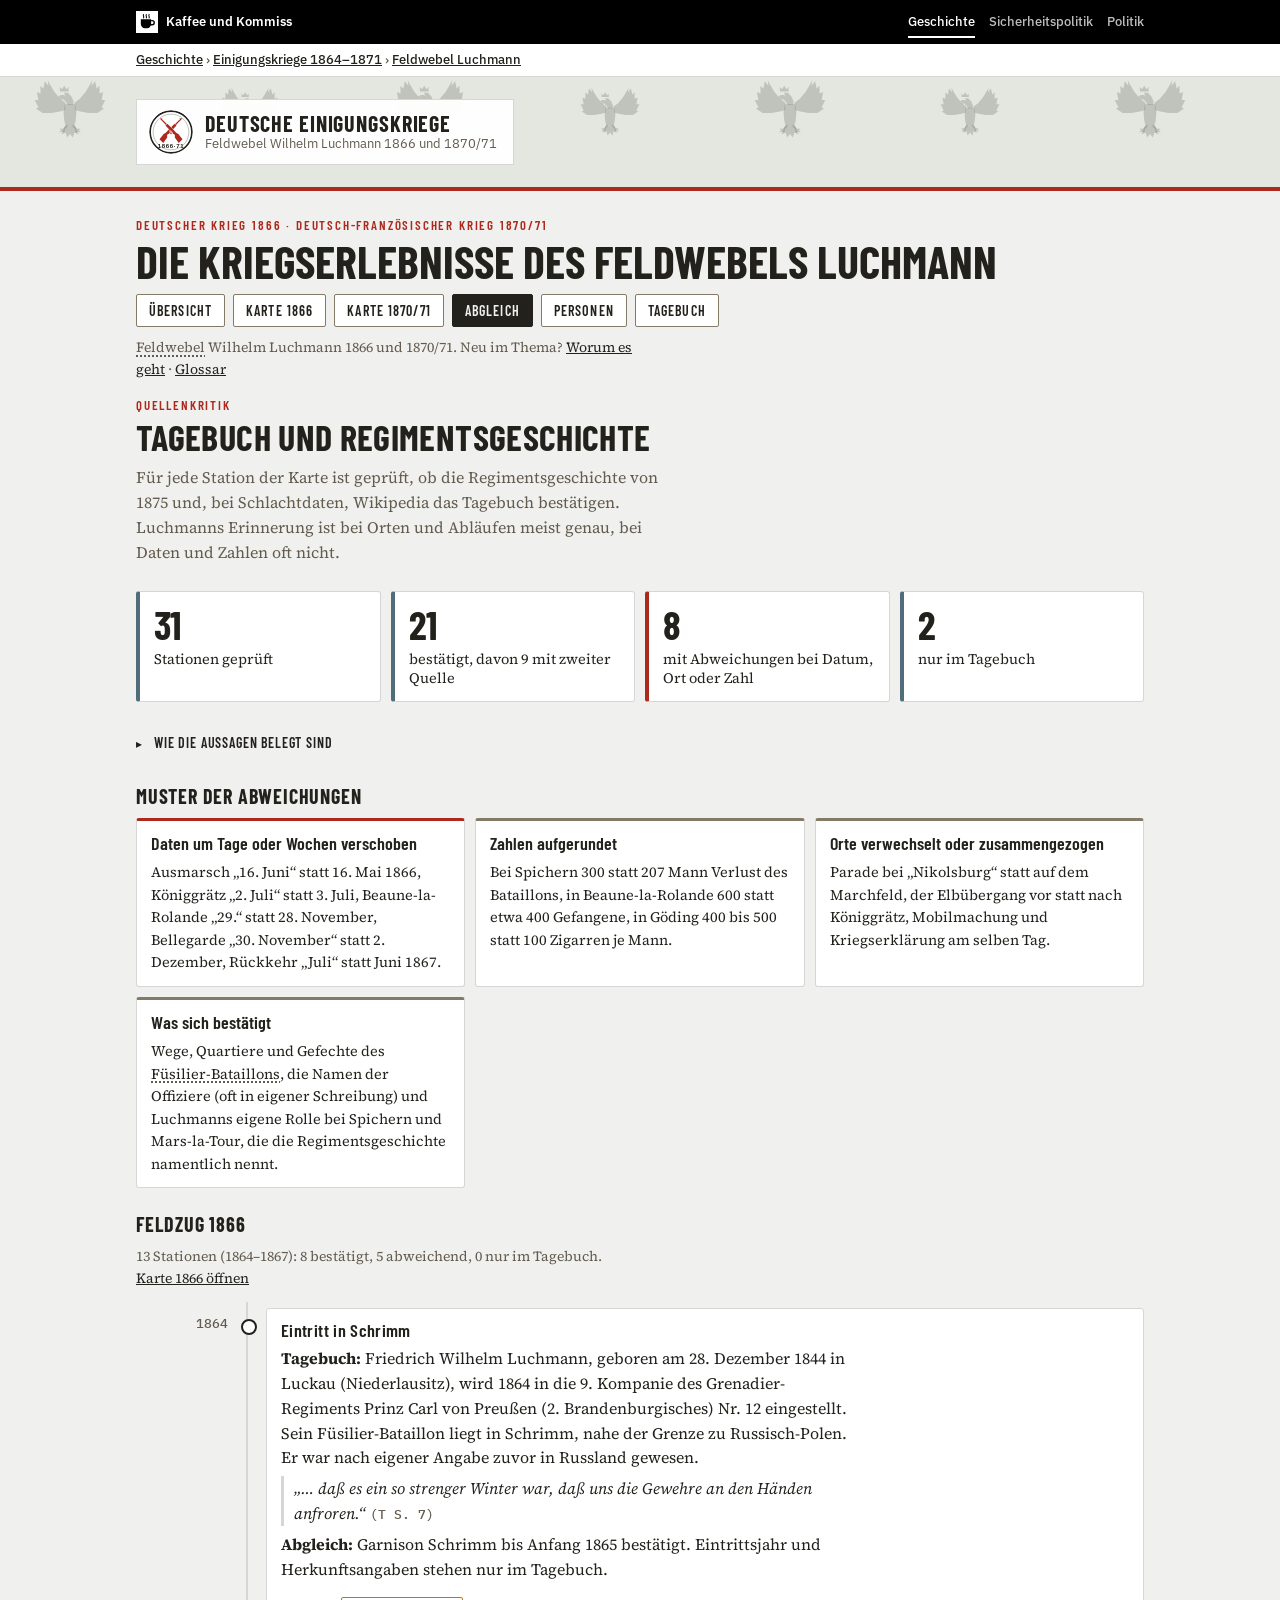
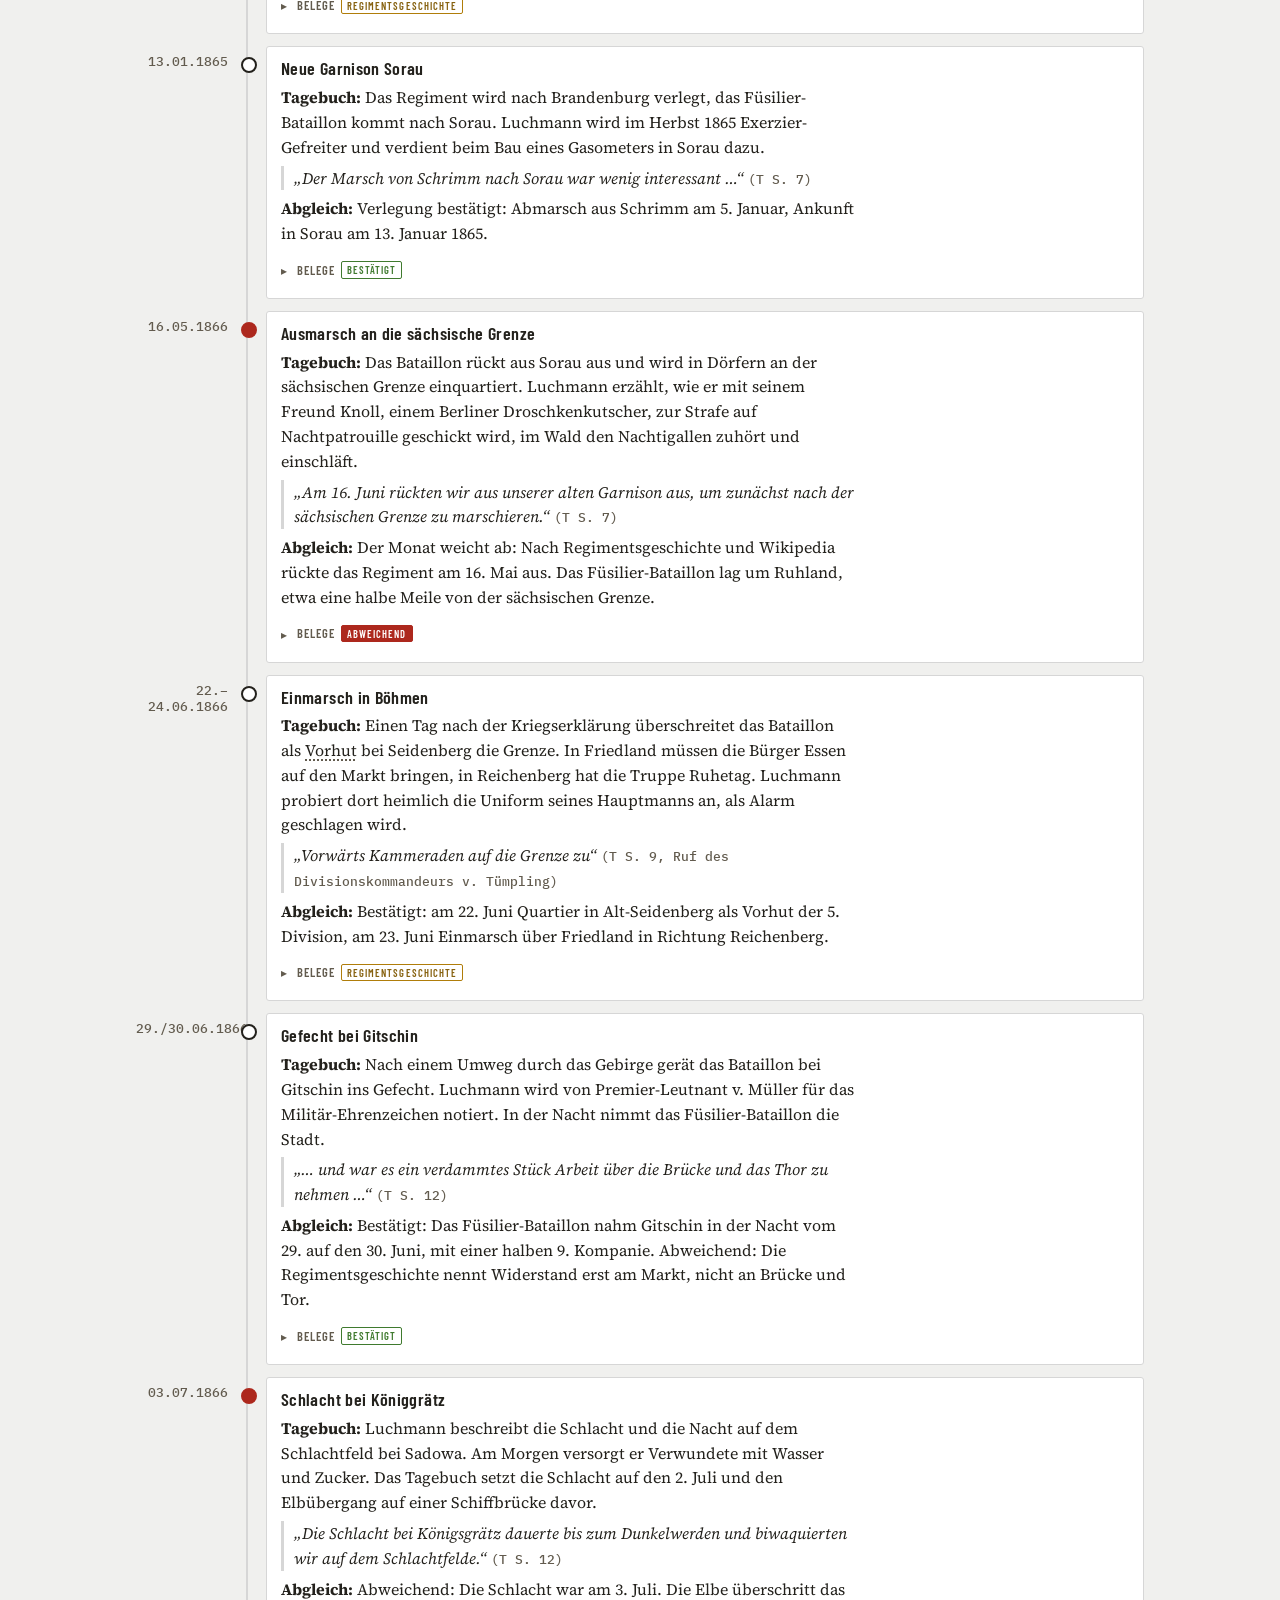
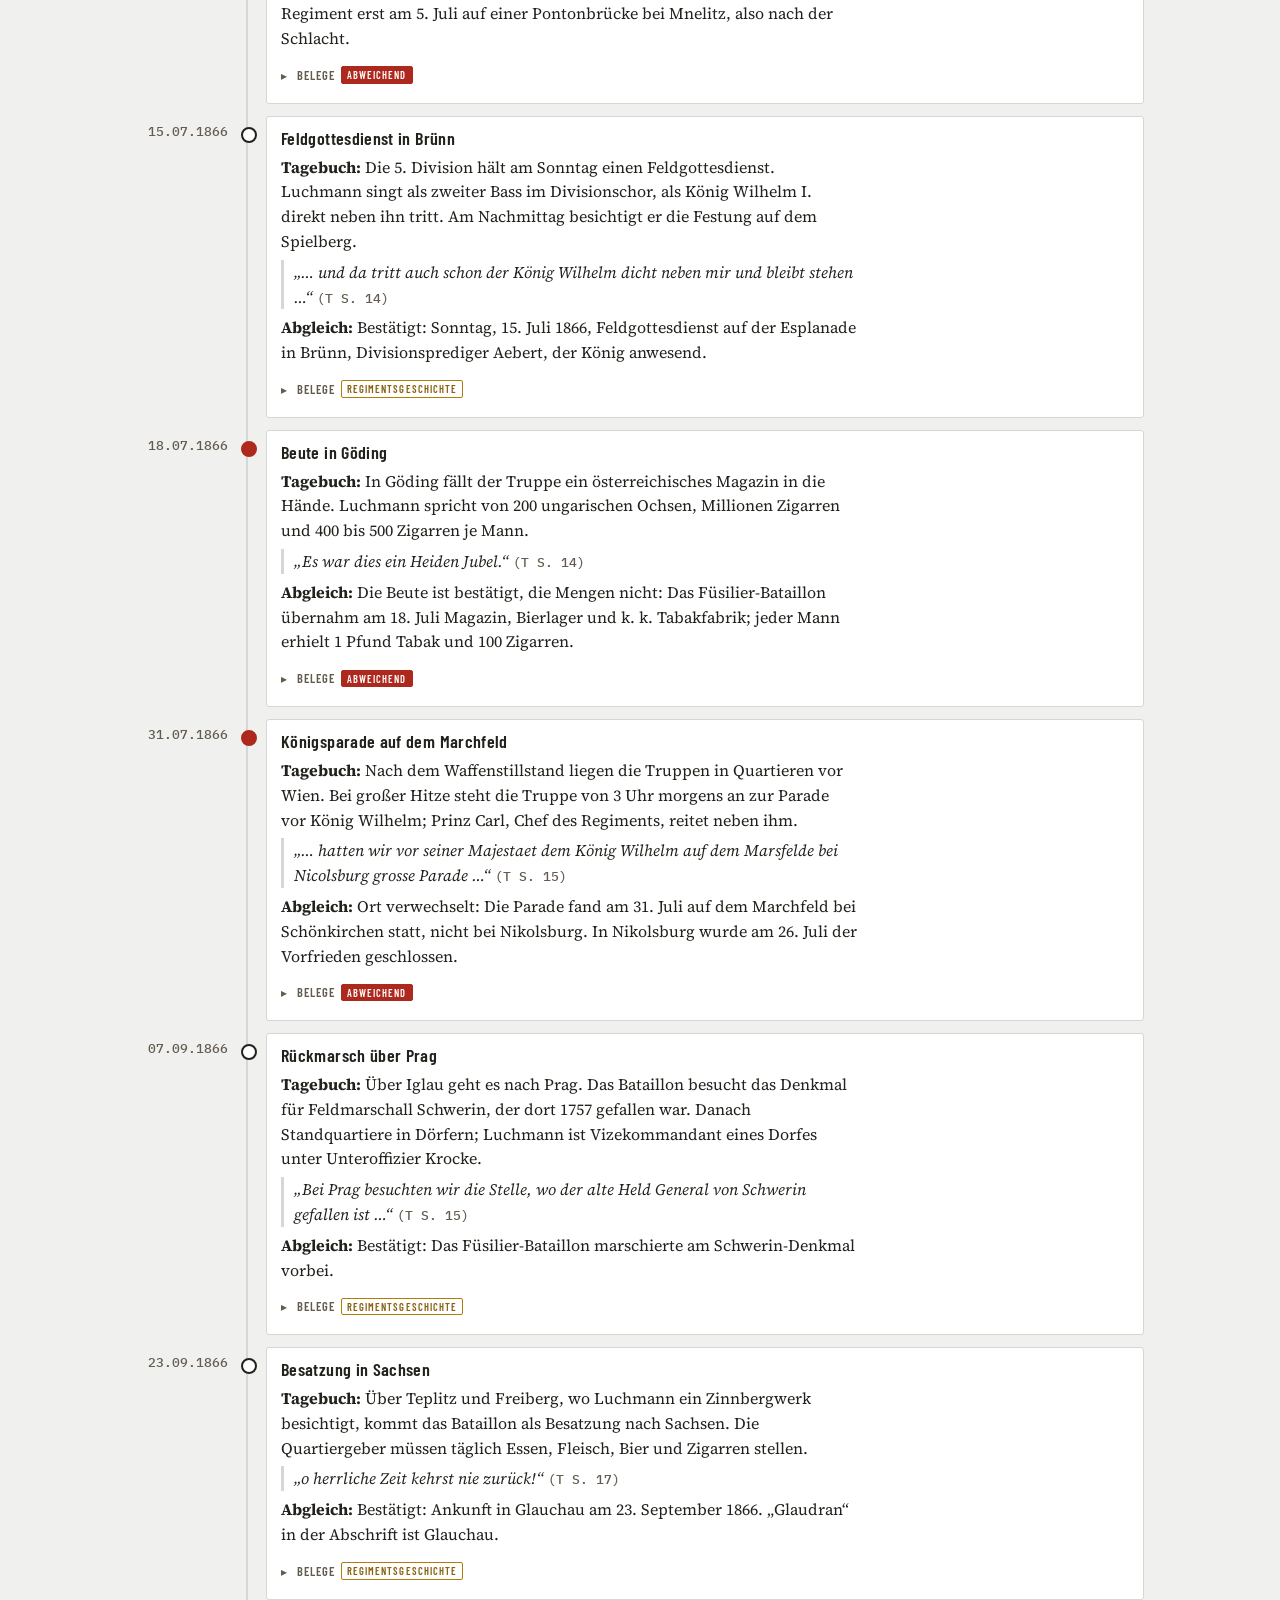
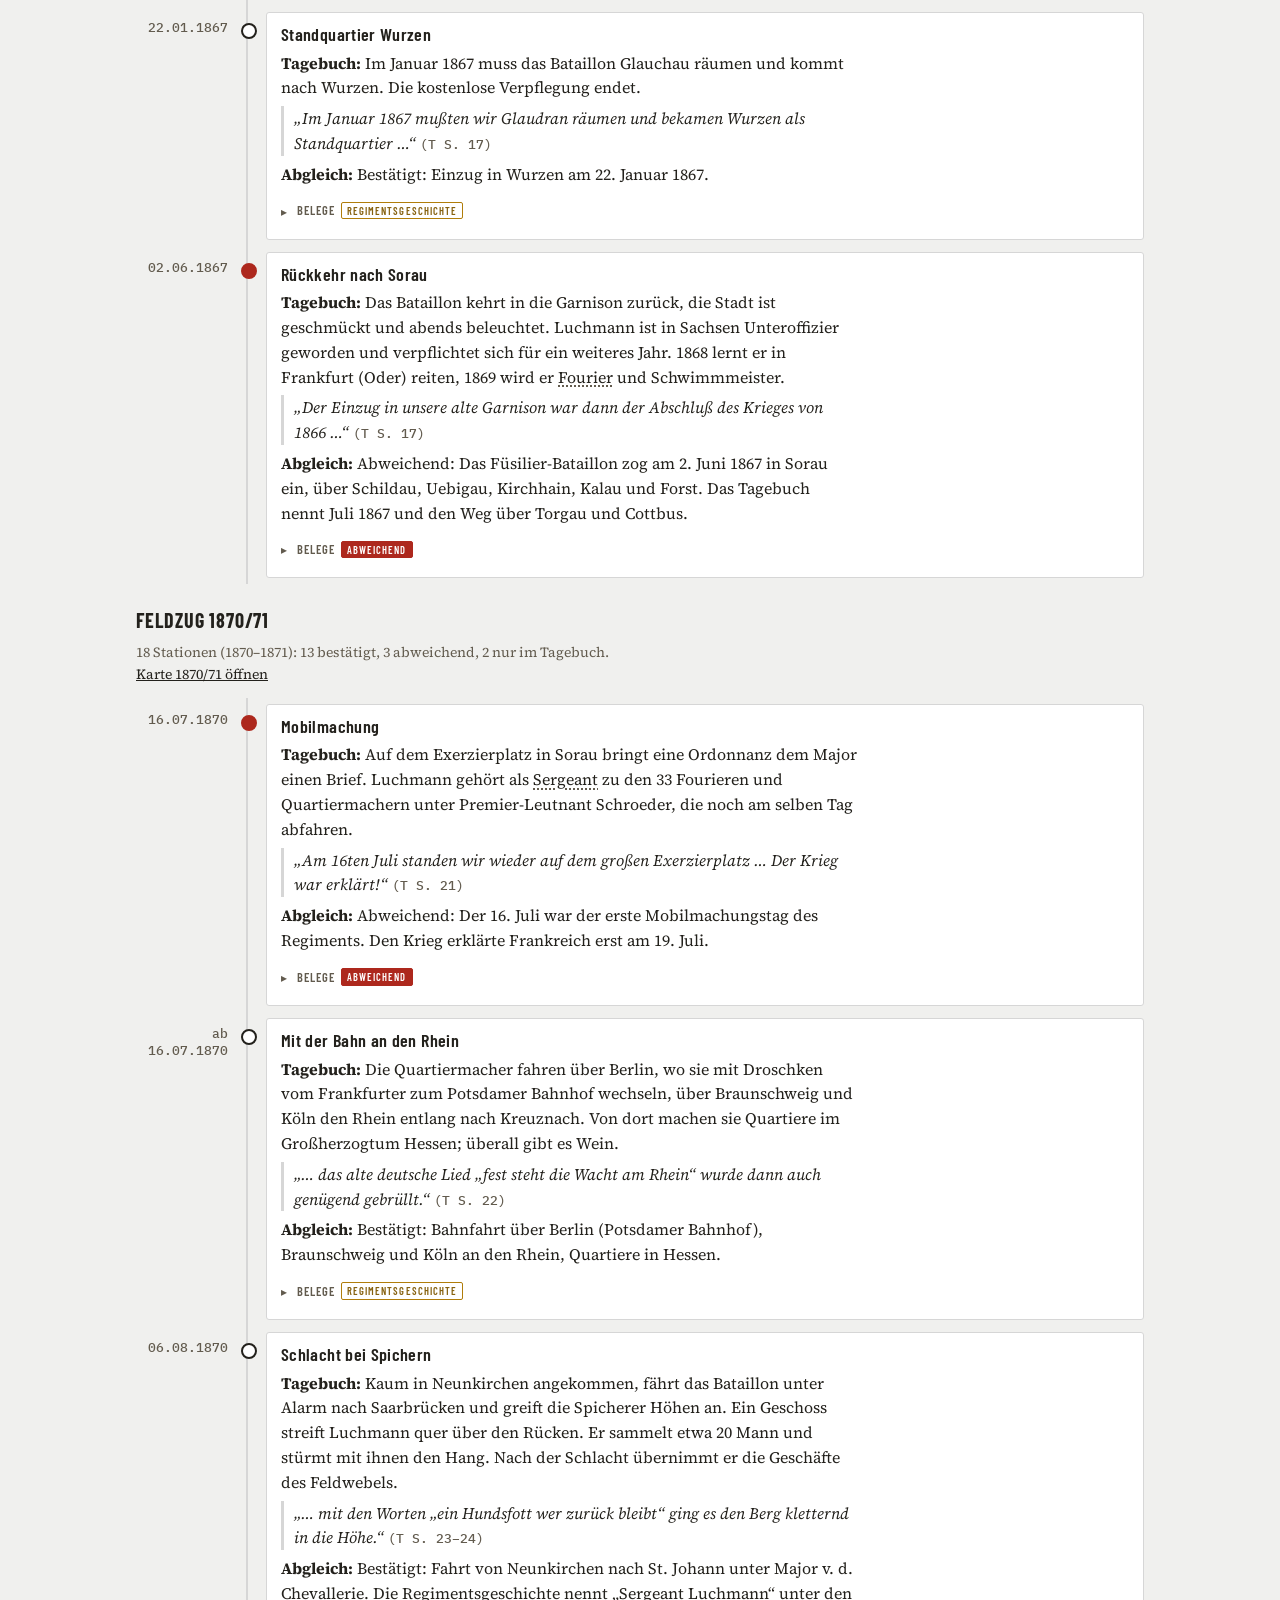
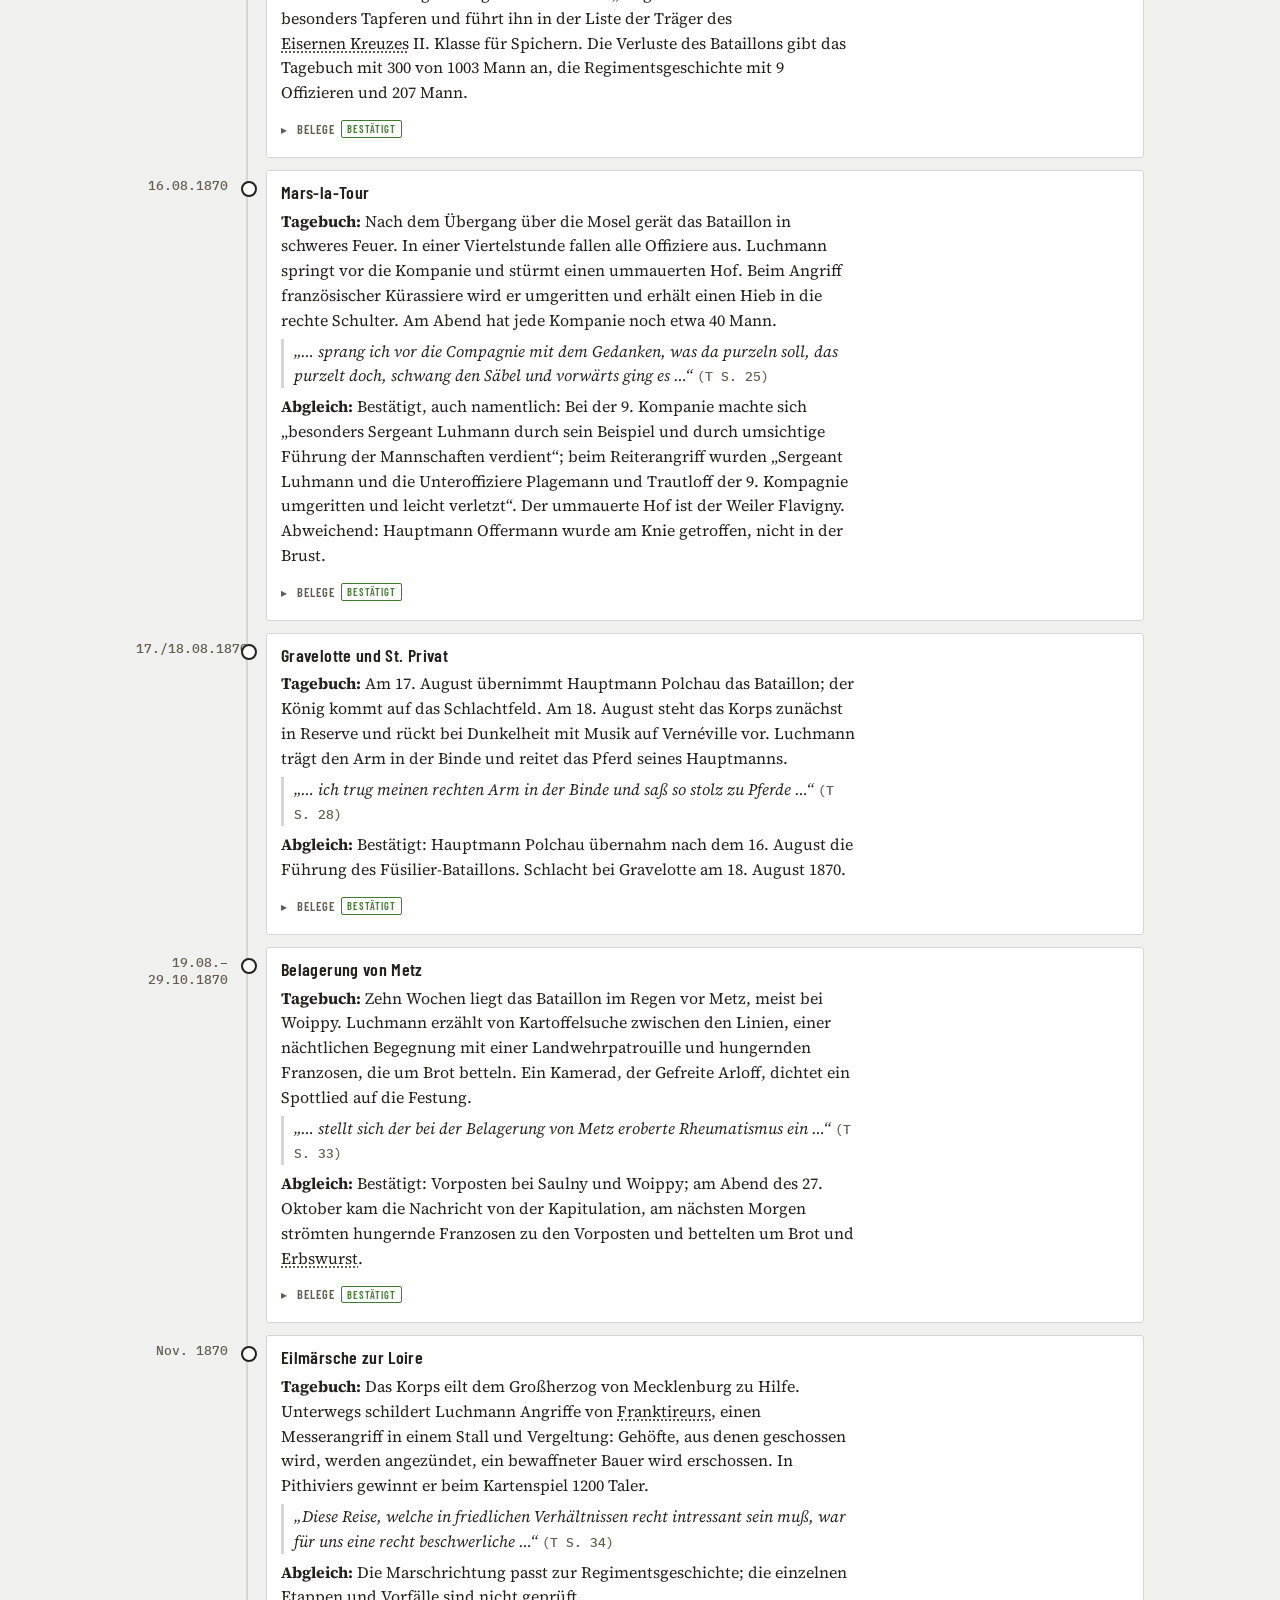
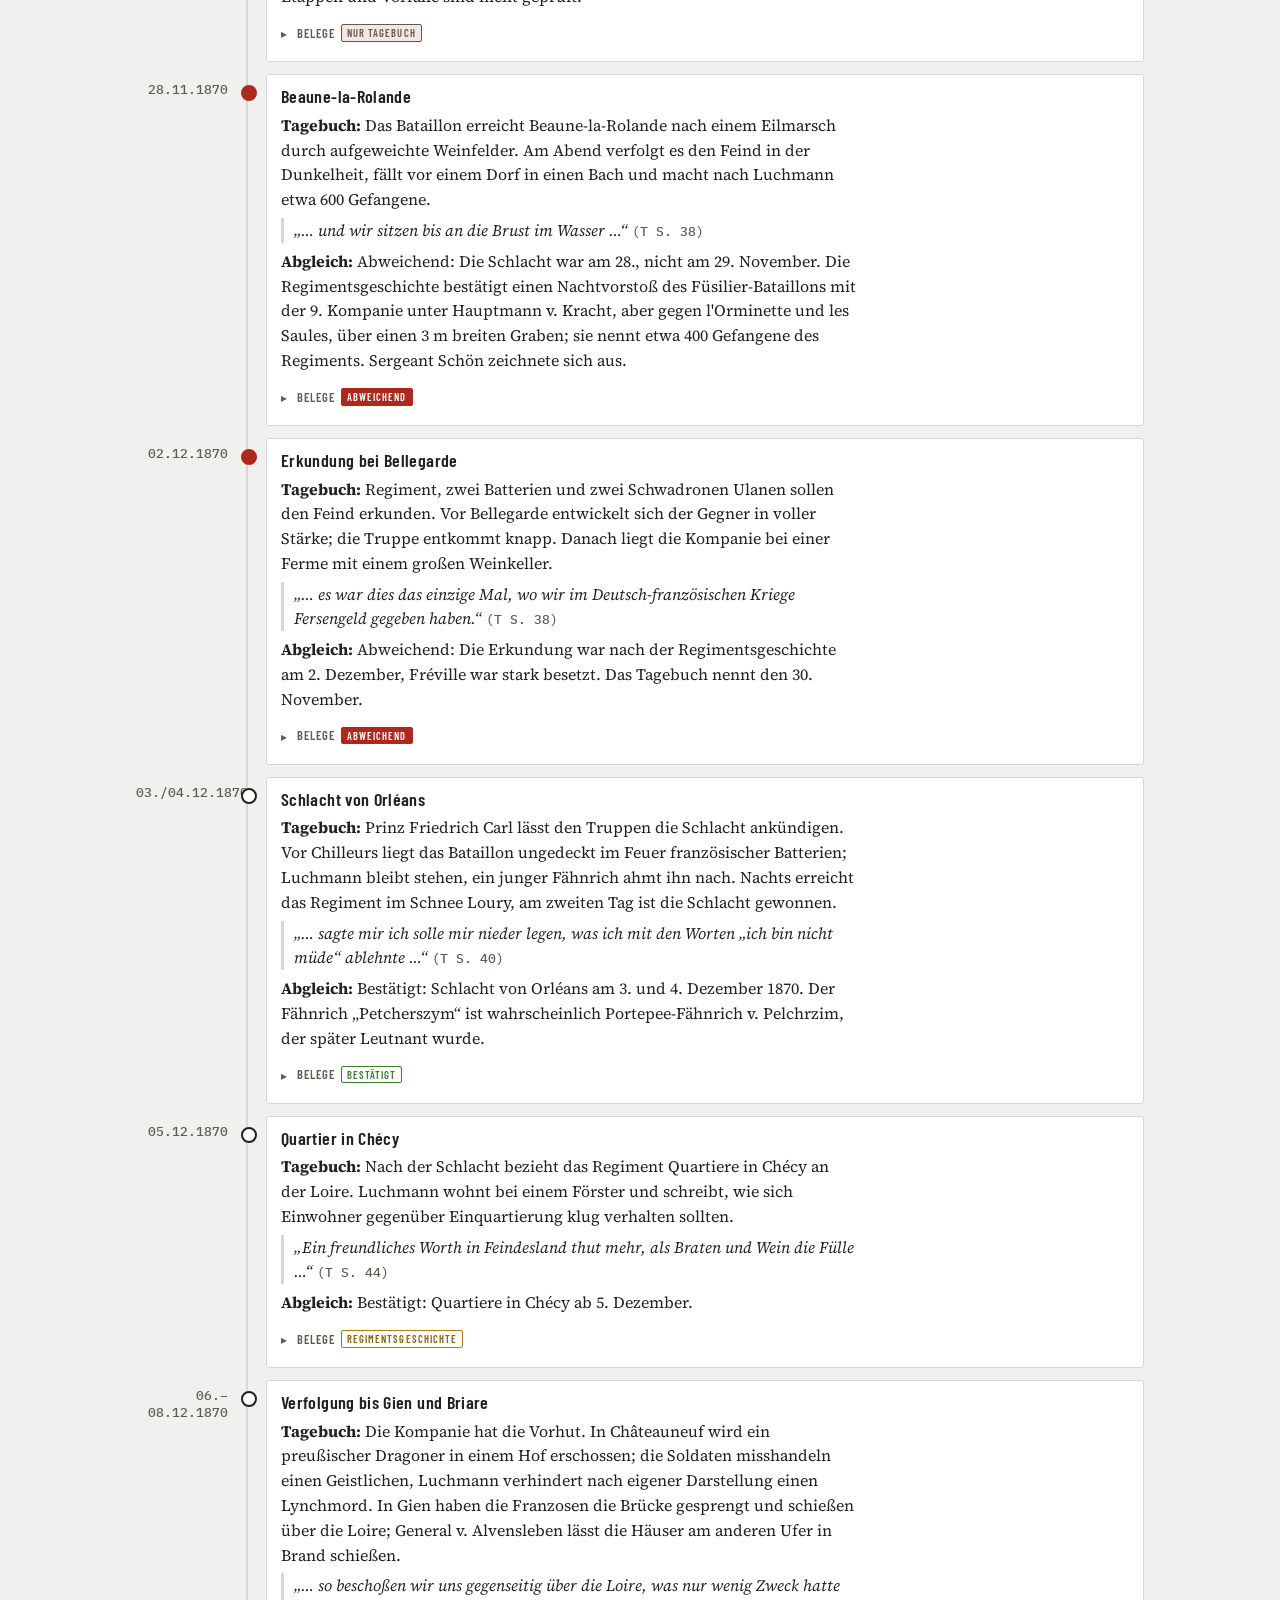
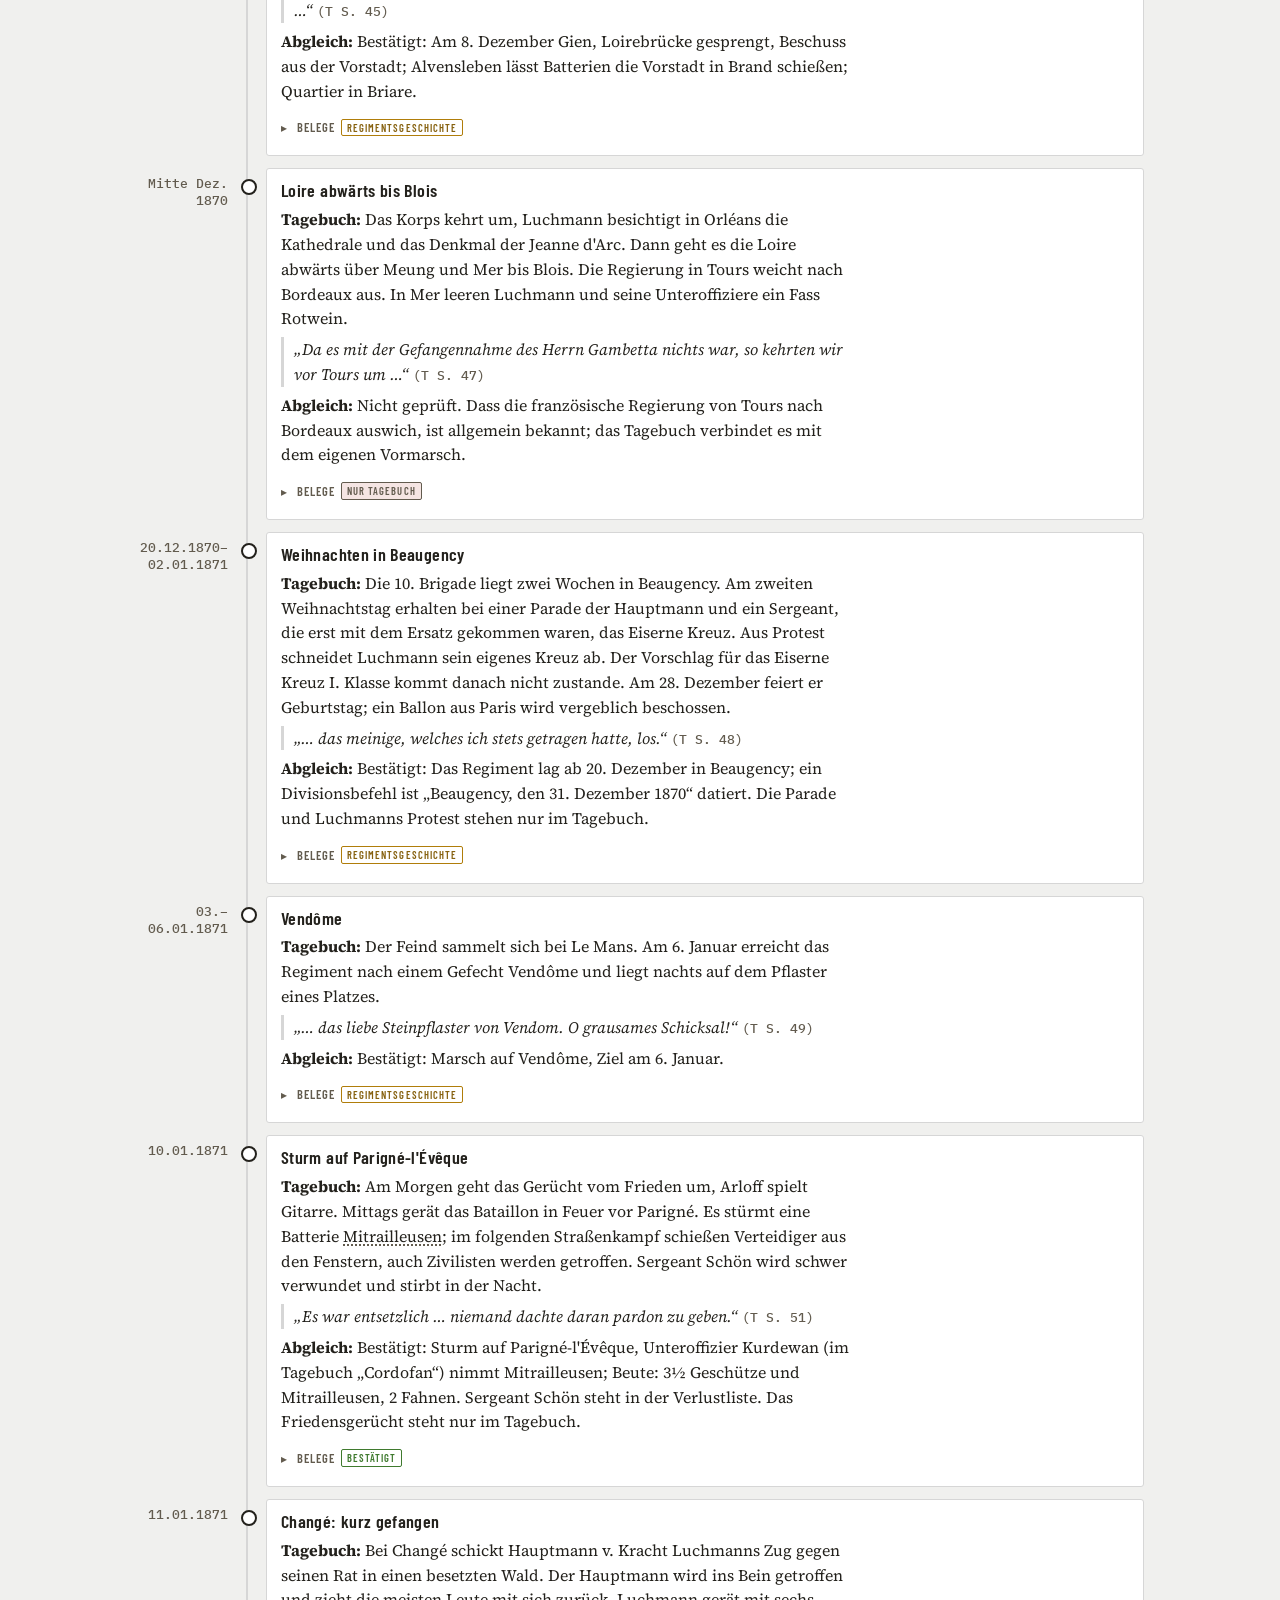
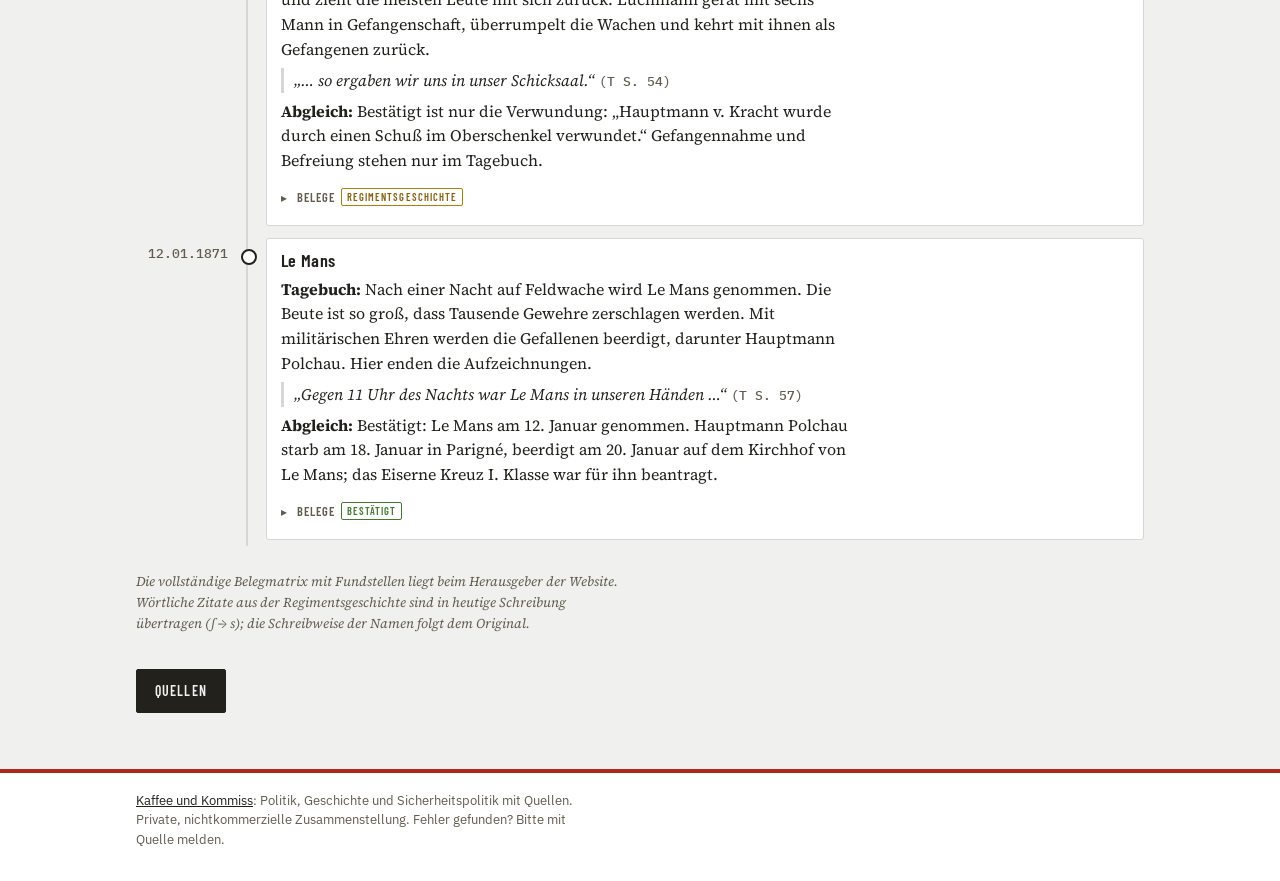
==== commit 2e3f2c70: "Schild links oben verlinkt auf Themenübersicht Co-Authored-By: Claude Opus 5.5 <noreply@anthropic.co" ====
--- a/abgleich.html
+++ b/abgleich.html
@@ -183,7 +183,7 @@
 </div></div>
 <nav class="kk-pfad" aria-label="Pfad"><div class="kk-in"><a href="https://kaffeeundkommiss.github.io/geschichte/">Geschichte</a> › <a href="https://kaffeeundkommiss.github.io/geschichte/einigungskriege/">Einigungskriege 1864–1871</a> › <a href="./">Feldwebel Luchmann</a></div></nav>
 <div class="kk-kopf"><div class="kk-in">
-  <a class="kk-schild" href="index.html"><img src="icons/favicon.svg" alt="" width="44" height="44"><span><span class="kk-name" style="display:block">Deutsche Einigungskriege</span><span class="kk-unter" style="display:block">Feldwebel Wilhelm Luchmann 1866 und 1870/71</span></span></a>
+  <a class="kk-schild" href="https://kaffeeundkommiss.github.io/geschichte/einigungskriege/"><img src="icons/favicon.svg" alt="" width="44" height="44"><span><span class="kk-name" style="display:block">Deutsche Einigungskriege</span><span class="kk-unter" style="display:block">Feldwebel Wilhelm Luchmann 1866 und 1870/71</span></span></a>
 </div></div>
 <main class="wrap" id="inhalt">
   <header>
--- a/bereich.css
+++ b/bereich.css
@@ -0,0 +1,21 @@
+/* Bereichsnote Geschichte im Grundsystem Kaffee und Kommiss (basis.css).
+   Überschreibt die Grundfarben der Seiten mit den gemeinsamen warmen Tönen; Kartenfarben und Staffelfarben bleiben. */
+:root.kk-b-gesch { --kk-max: 1040px;
+  --paper: #F0F0EE; --panel: #FFFFFF; --ink: #23211C; --muted: #625B4E; --rule: #D6D6D6; --border: #857A68 }
+/* Heller Modus: dezentes Grau wie die Geschichte-Übersicht (10.11.2026) */
+@media (prefers-color-scheme: light) { :root.kk-b-gesch:not([data-theme="dark"]) {
+  --kk-grund: #F0F0EE; --kk-papier: #FFFFFF; --kk-linie: #D6D6D6; --kk-schild: rgba(255,255,255,.96) } }
+:root.kk-b-gesch[data-theme="light"] { --kk-grund: #F0F0EE; --kk-papier: #FFFFFF; --kk-linie: #D6D6D6; --kk-schild: rgba(255,255,255,.96) }
+:root.kk-b-gesch.kk-breit { --kk-max: 1240px }
+@media (prefers-color-scheme: dark) { :root.kk-b-gesch:not([data-theme="light"]) {
+  --paper: #1D1B16; --panel: #26231C; --ink: #ECE5D6; --muted: #B3A891; --rule: #3B362B; --border: #8A8070 } }
+:root.kk-b-gesch[data-theme="dark"] {
+  --paper: #1D1B16; --panel: #26231C; --ink: #ECE5D6; --muted: #B3A891; --rule: #3B362B; --border: #8A8070 }
+
+/* Kopfband: Kartenraster, Schild mit dem JG-I-Abzeichen. Das Abzeichen steht dort, nicht mehr neben der Überschrift. */
+.kk-kopf .kk-in { max-width: var(--kk-max); margin: 0 auto; padding: 22px max(16px, env(safe-area-inset-right, 0px)) 22px max(16px, env(safe-area-inset-left, 0px)) }
+.kk-schild img { width: 44px; height: 44px; flex: none; border-radius: 50% }
+.wrap header .brand > .logo { display: none }
+
+/* Kopfmuster Einigungskriege: stilisierter preußischer Adler (adler.svg, eigene Zeichnung), wie auf den Einigungskriege-Seiten der Startseite. */
+:root.kk-b-gesch { --kk-muster: url("adler.svg") }
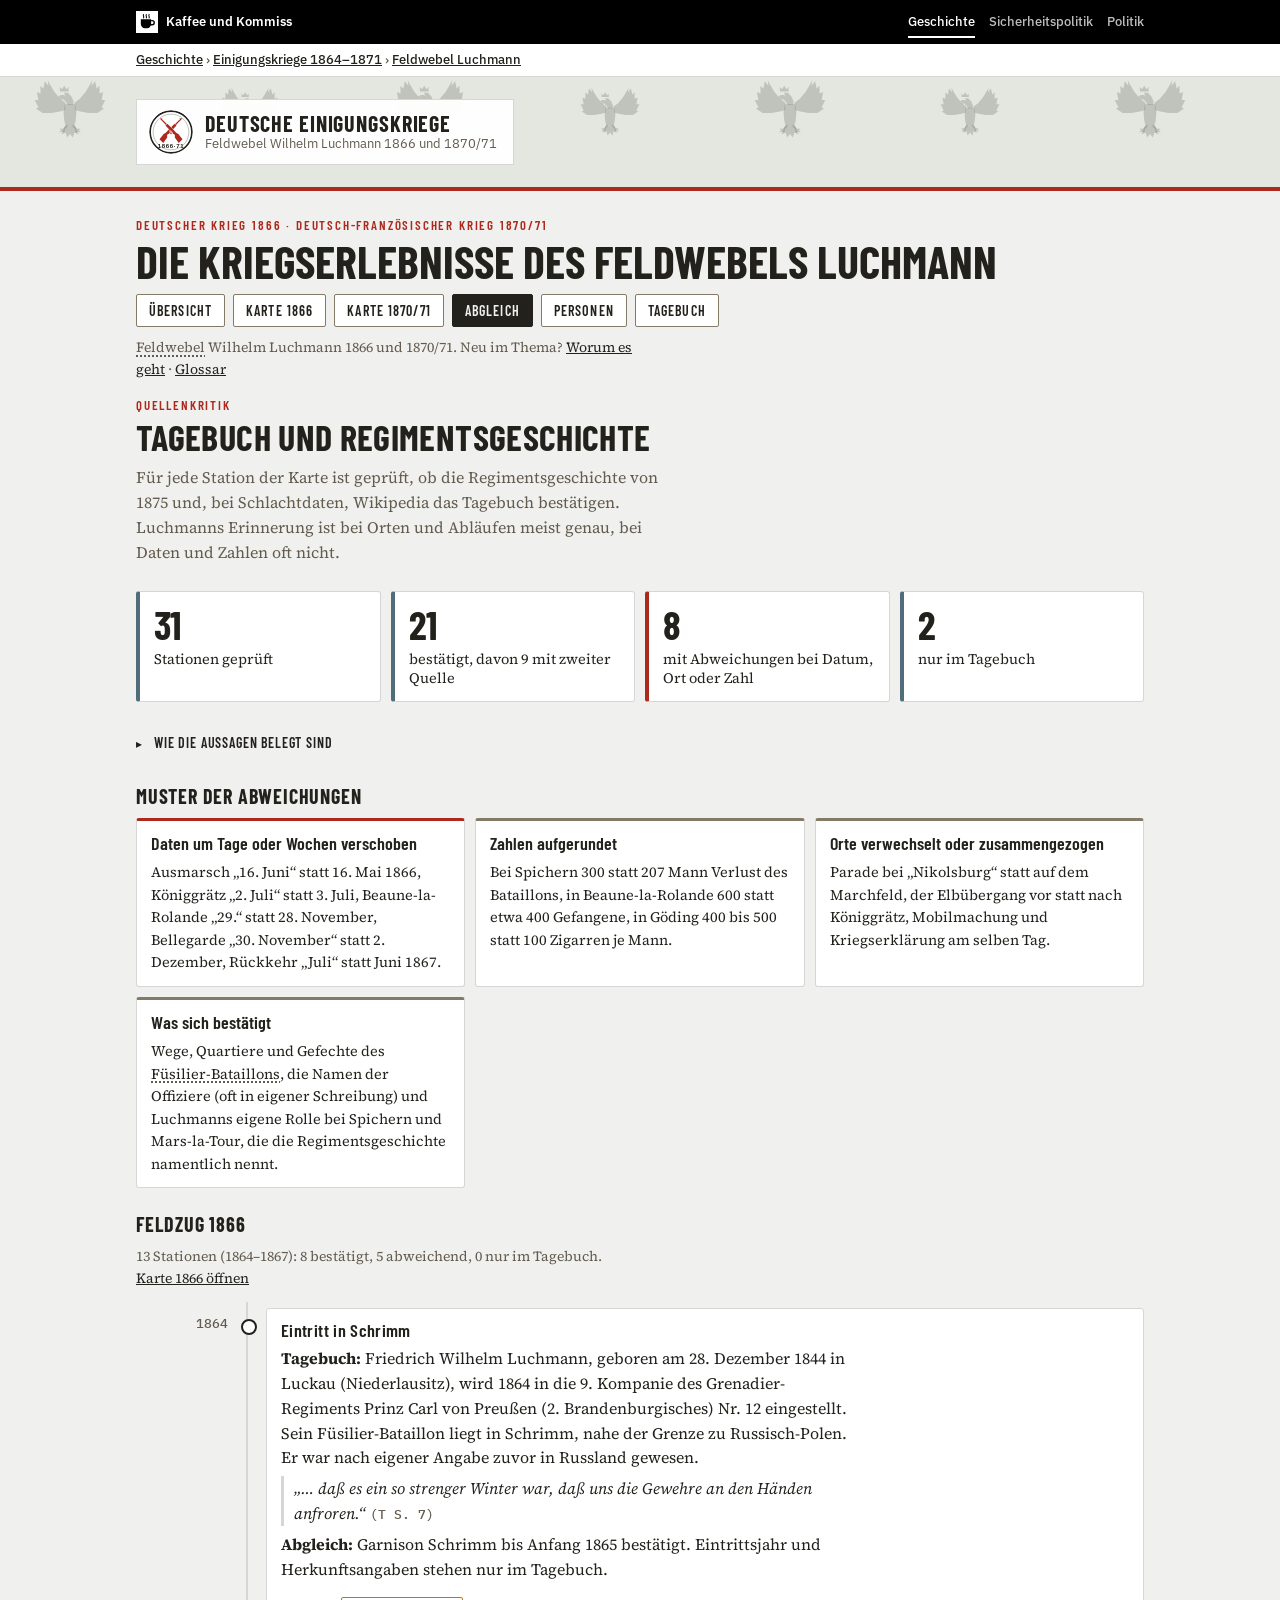
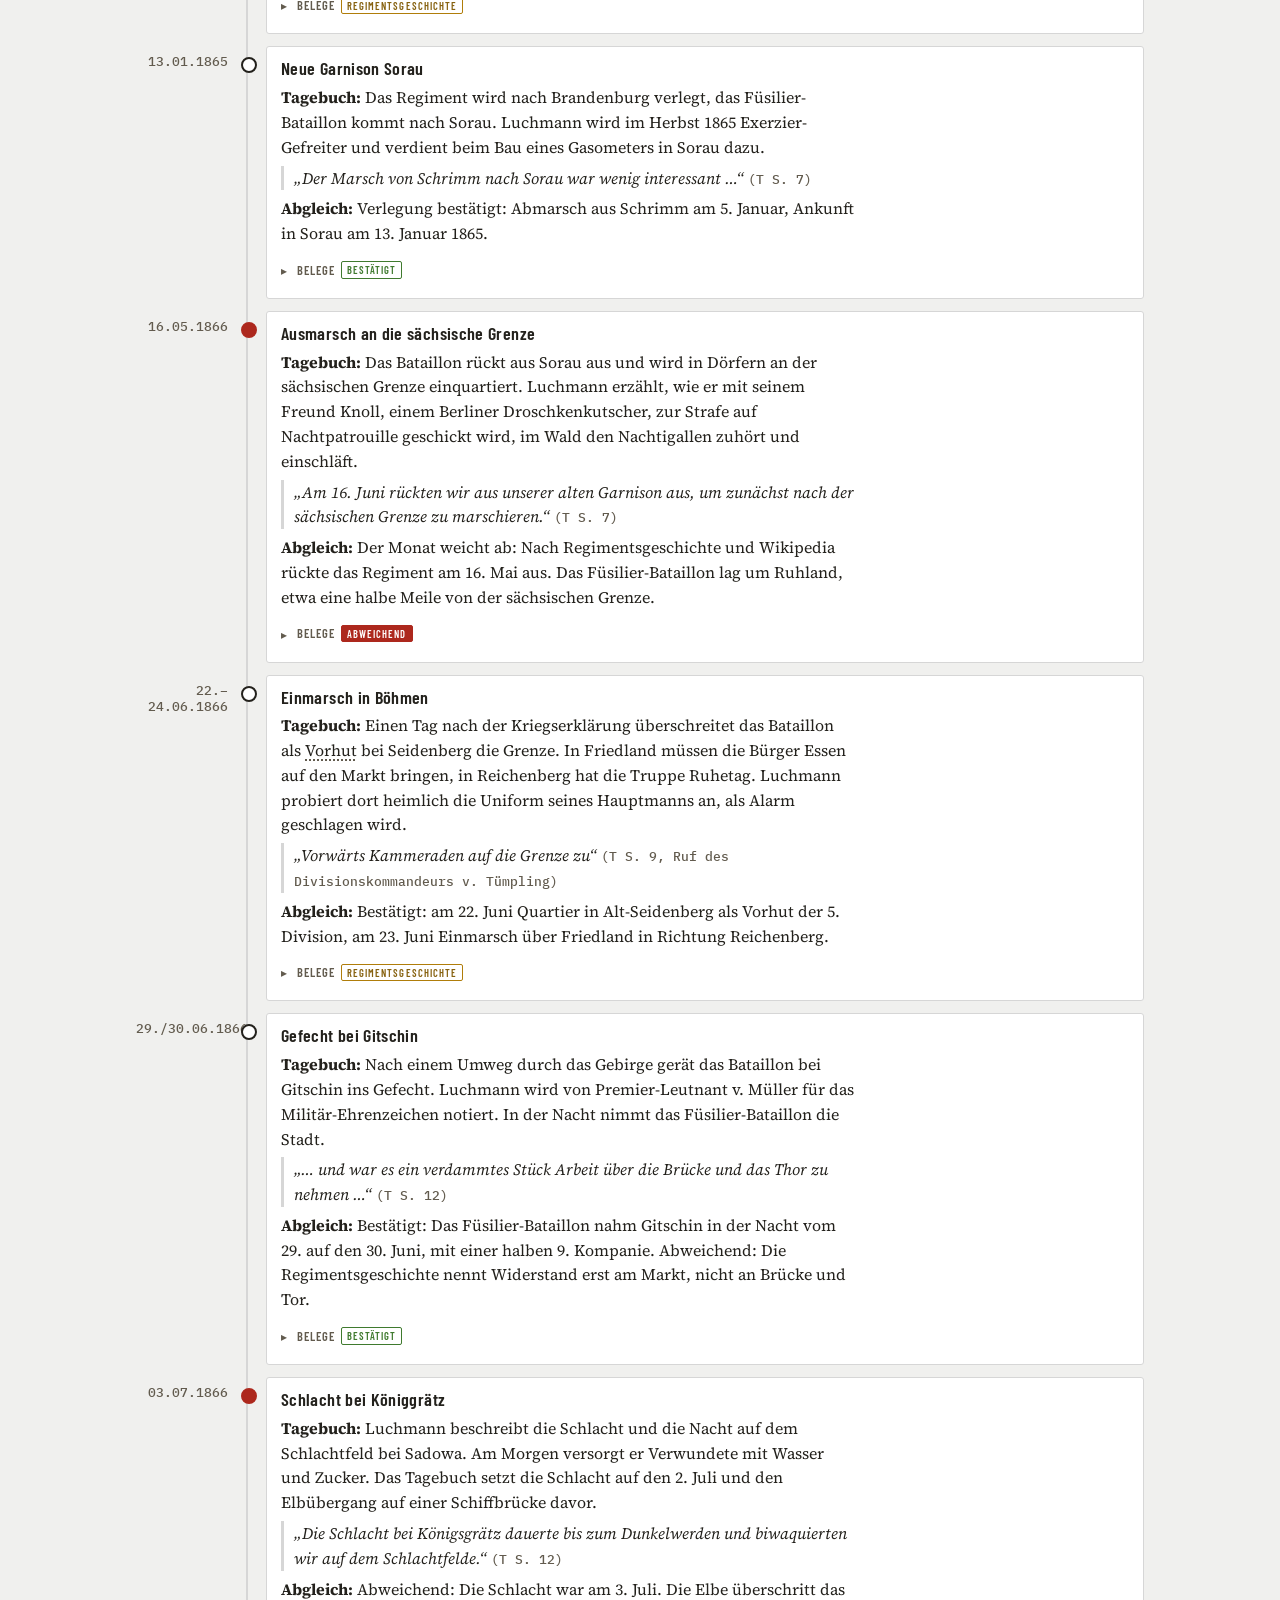
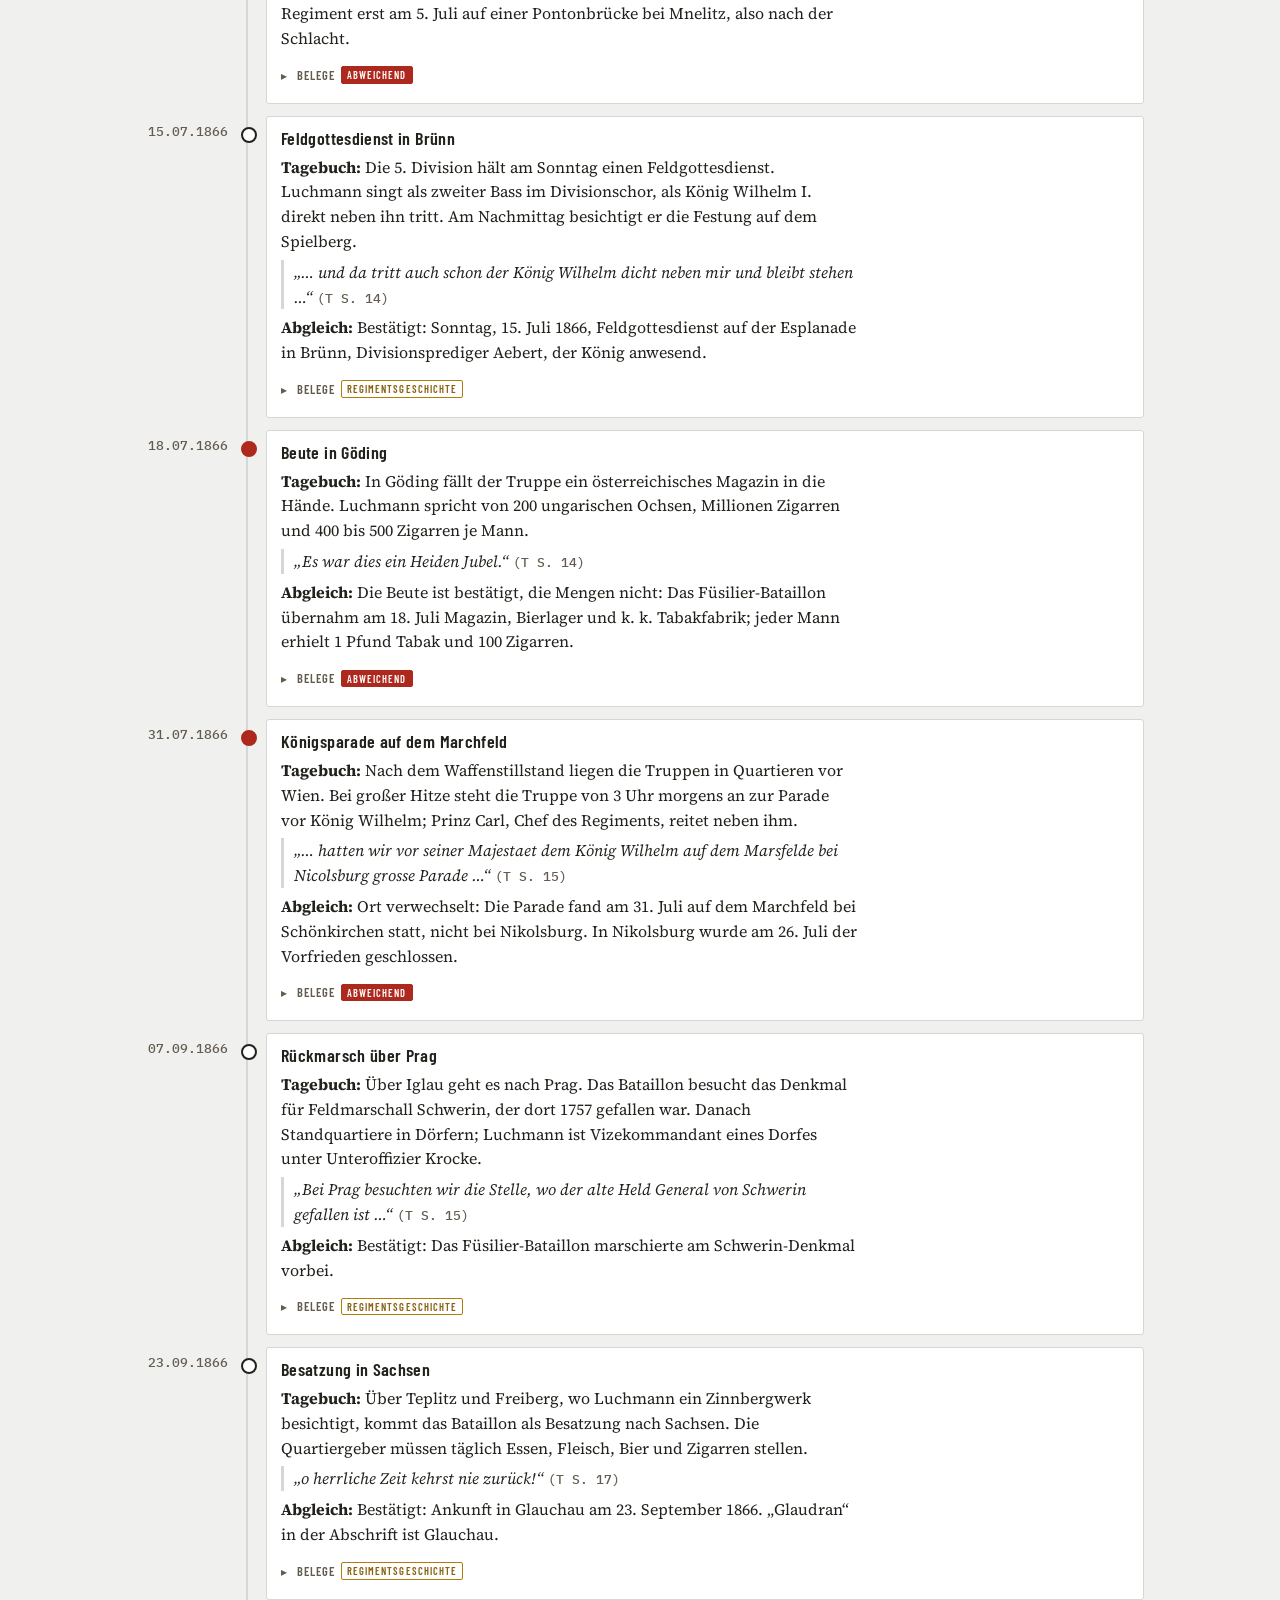
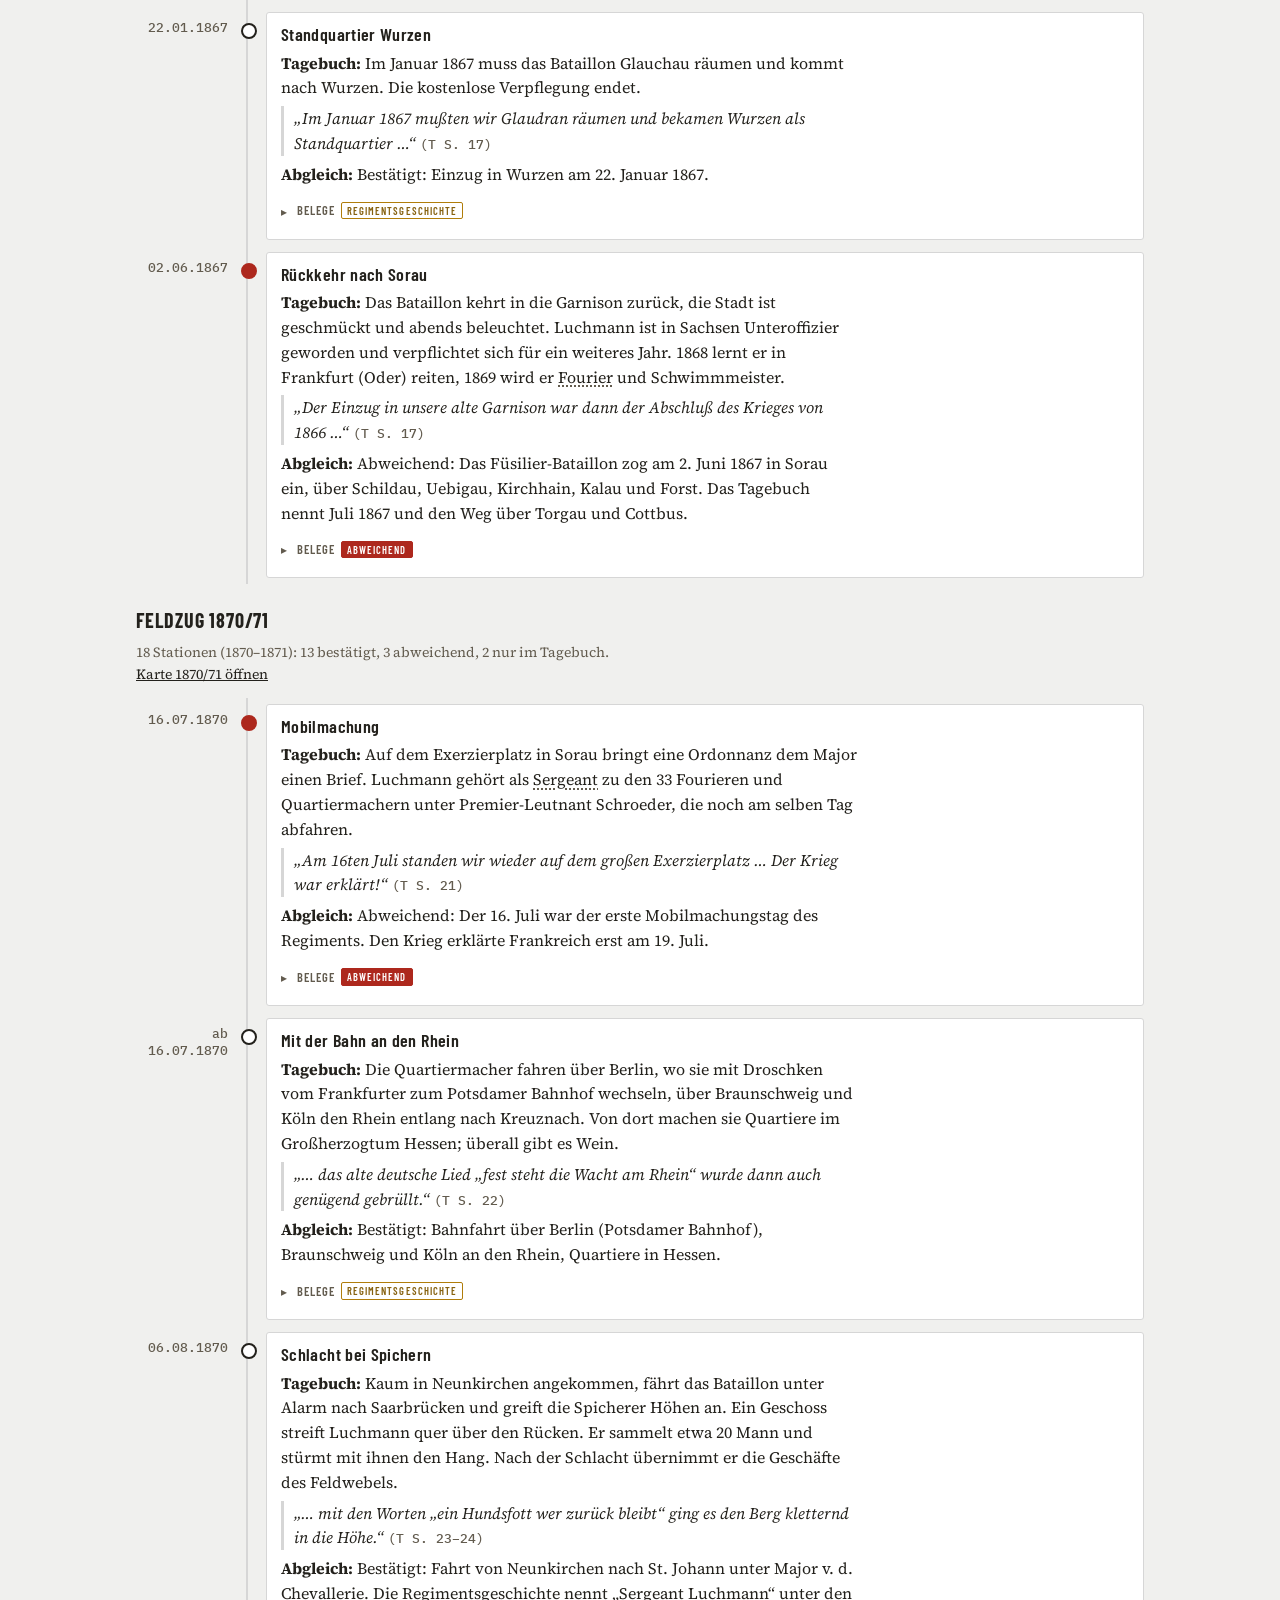
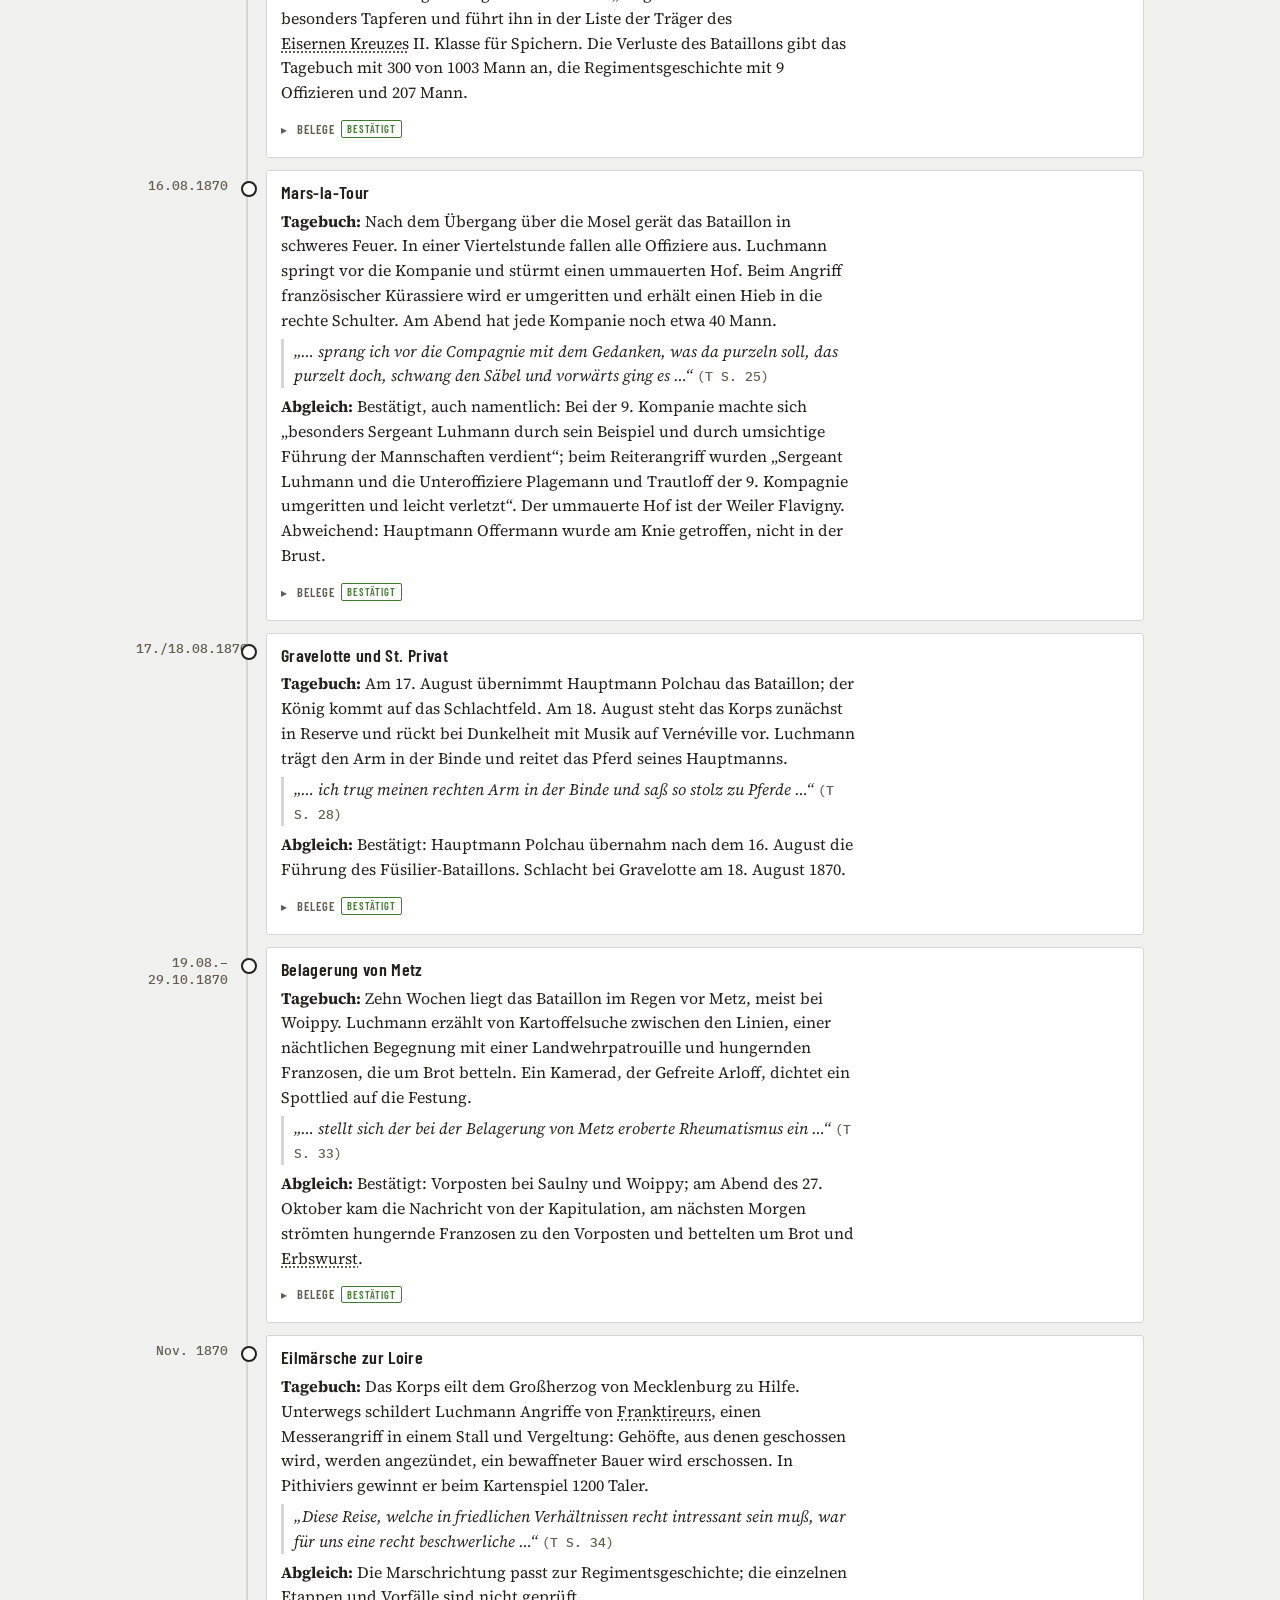
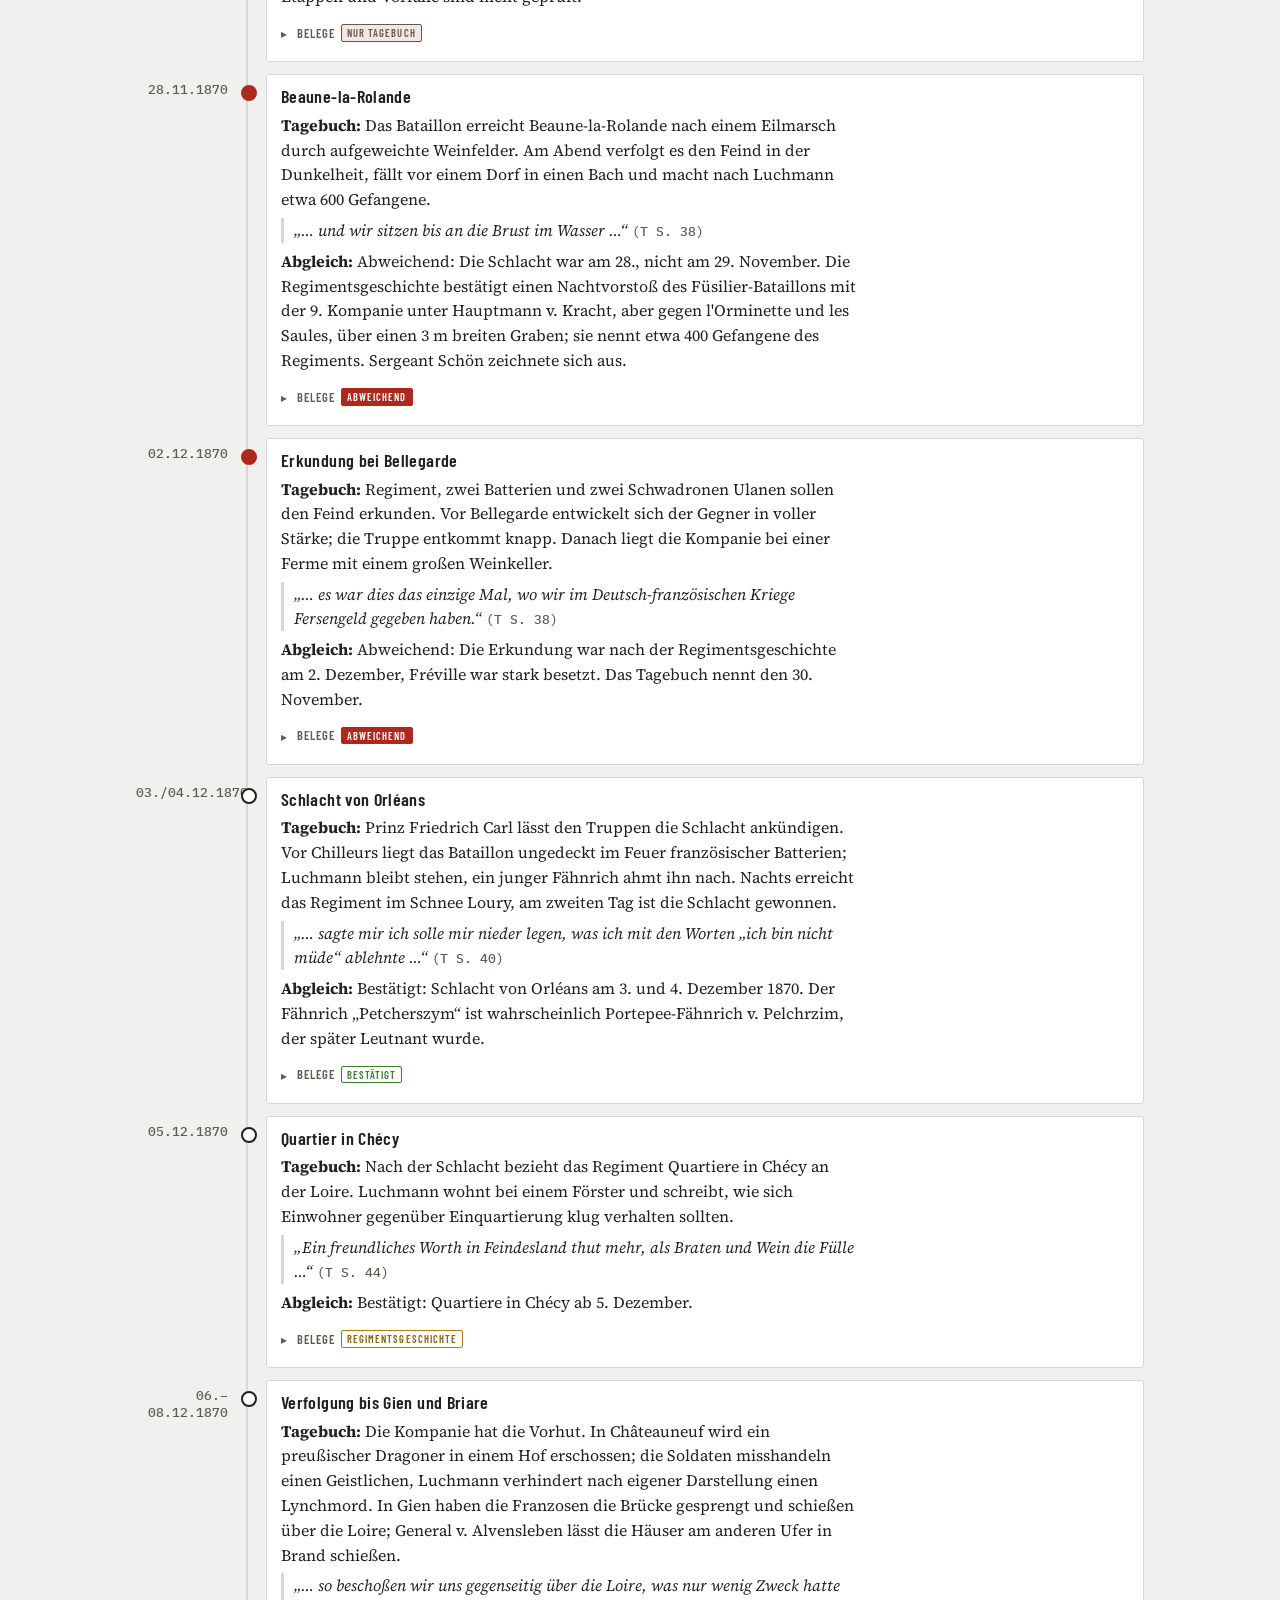
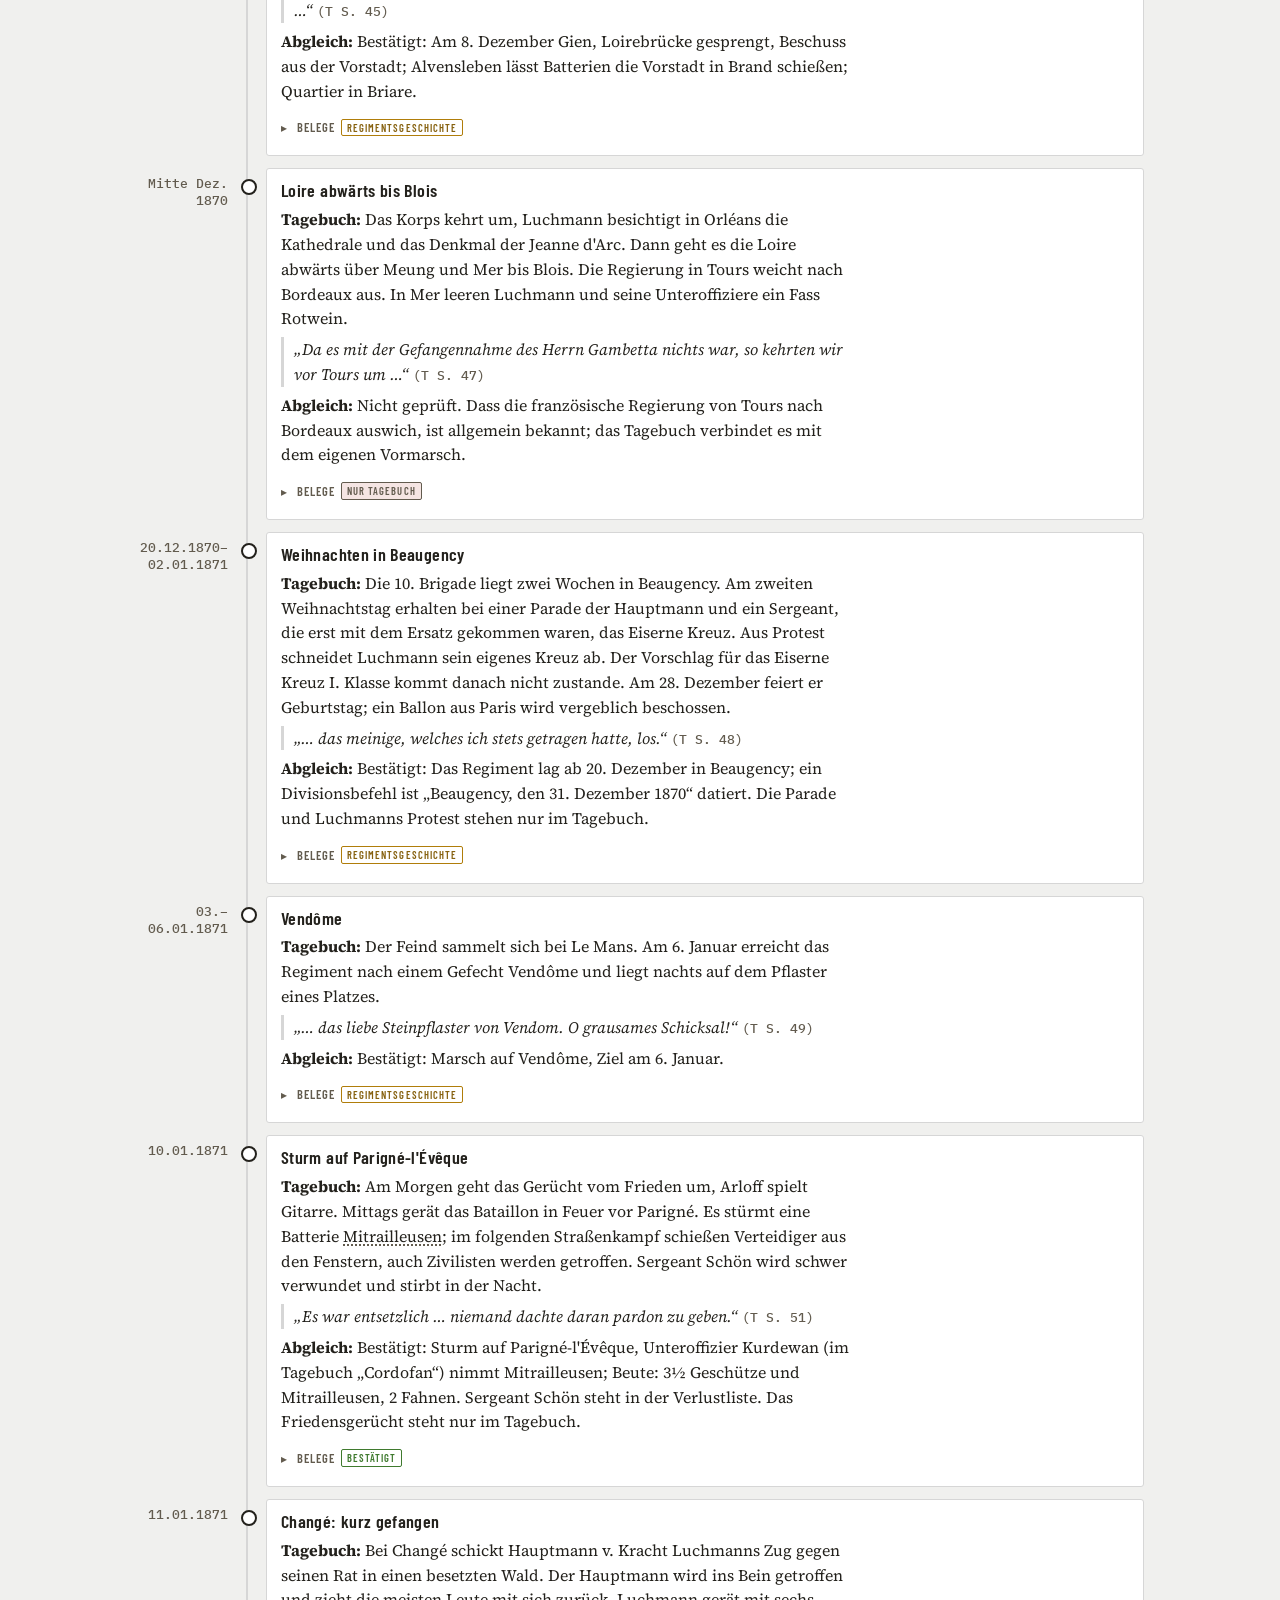
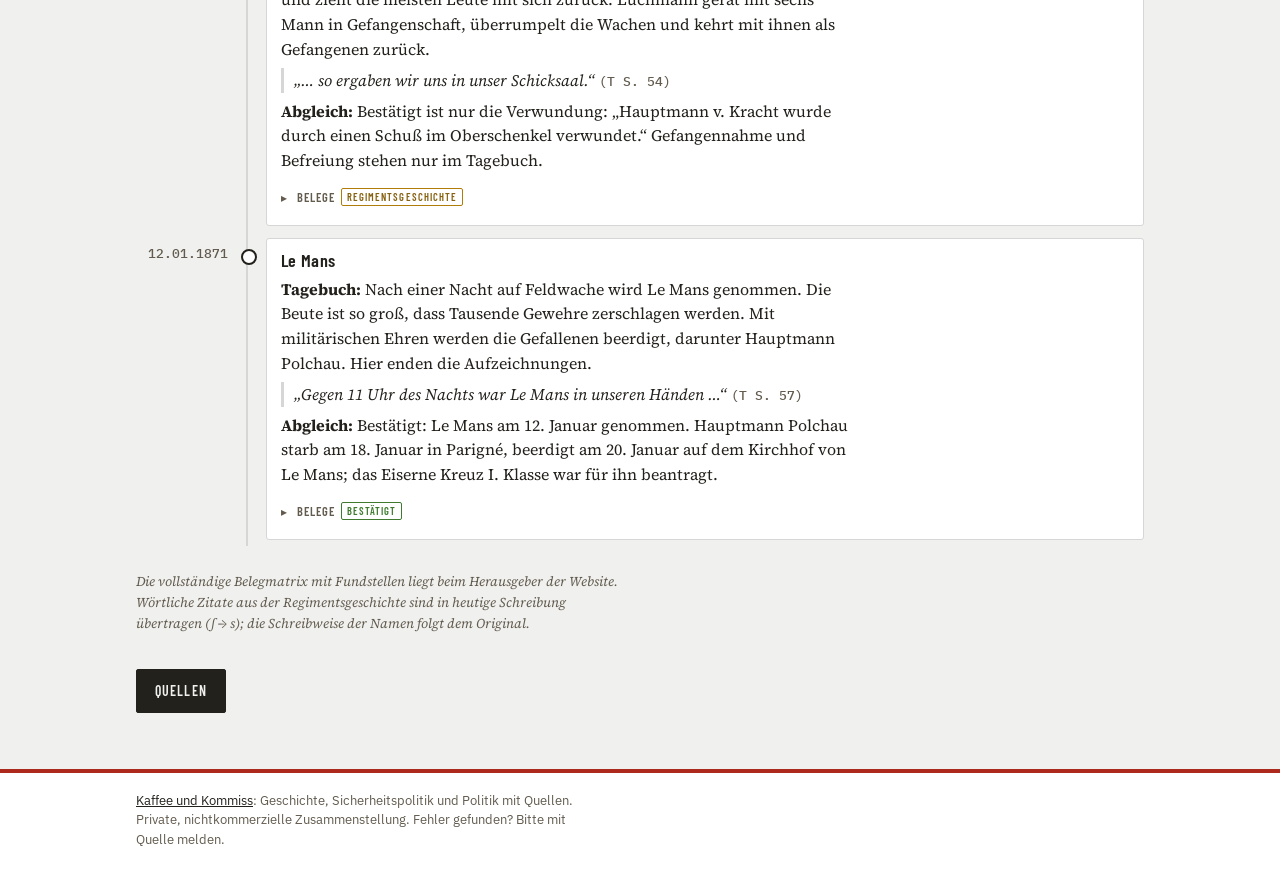
==== commit 4a9ff4a2: "Fußzeile/Untertitel: Reihenfolge Geschichte, Sicherheitspolitik, Politik wie Kopfleiste Co-Authored-" ====
--- a/abgleich.html
+++ b/abgleich.html
@@ -592,7 +592,7 @@
 </main>
 <script src="site.js" defer></script>
 <footer class="kk-fuss"><div class="kk-in">
-  <p><a href="https://kaffeeundkommiss.github.io/">Kaffee und Kommiss</a>: Politik, Geschichte und Sicherheitspolitik mit Quellen. Private, nichtkommerzielle Zusammenstellung. Fehler gefunden? Bitte mit Quelle melden.</p>
+  <p><a href="https://kaffeeundkommiss.github.io/">Kaffee und Kommiss</a>: Geschichte, Sicherheitspolitik und Politik mit Quellen. Private, nichtkommerzielle Zusammenstellung. Fehler gefunden? Bitte mit Quelle melden.</p>
 </div></footer>
 </body>
 </html>
--- a/site.css
+++ b/site.css
@@ -69,3 +69,10 @@
   figure.evfoto { margin-top: 4px; max-width: 180px }
 }
 
+
+/* Handy: gekürzter Kasten „Worum geht es?“ (site.js), Rest per „Weiterlesen“ */
+.intro.kurz > .mehr ~ * { display: none }
+.intro .mehr { justify-self: start; display: inline-flex; align-items: center; gap: 6px; min-height: 36px; padding: 4px 0; border: 0; background: none; color: var(--ink); font: inherit; font-weight: 600; text-transform: none; letter-spacing: normal; text-decoration: underline; text-underline-offset: 3px; cursor: pointer }
+.intro .mehr::after { content: "▾"; text-decoration: none; font-size: .85em }
+.intro .mehr:focus-visible { outline: 2px solid var(--red); outline-offset: 2px }
+.intro > p[tabindex="-1"]:focus { outline: none }
--- a/basis.css
+++ b/basis.css
@@ -45,6 +45,13 @@
 .kk-schild{display:inline-flex;align-items:center;gap:12px;background:var(--kk-schild);padding:10px 16px 10px 12px;border:1px solid var(--kk-linie);color:var(--kk-tinte);text-decoration:none}
 .kk-name{font:700 22px/1.05 var(--kk-titel);text-transform:uppercase;letter-spacing:.04em}
 .kk-unter{font:400 13px/1.35 var(--kk-text);color:var(--kk-grau)}
+/* Handy: Kopfband flacher, damit Hauptinhalt früher sichtbar ist (Arbeitspaket 3, 22.11.2026).
+   Gilt für beide Kopfbauarten (.kk-kopf und header.top). :root:root hebt die Spezifität über die
+   seiteneigenen Regeln in style.css/bereich.css, die nach basis.css geladen werden. Desktop unverändert. */
+@media (max-width:640px){
+  :root:root .kk-kopf .kk-in,:root:root .kk-kopf .wrap,:root:root header.top>.wrap{padding-top:12px;padding-bottom:12px;row-gap:8px}
+  :root:root .kk-schild,:root:root header.top .marke{padding:7px 12px 7px 10px}
+}
 
 /* Fuß */
 .kk-fuss{border-top:4px solid var(--kk-akzent);background:var(--kk-papier);color:var(--kk-grau);font:400 13px/1.5 var(--kk-text)}
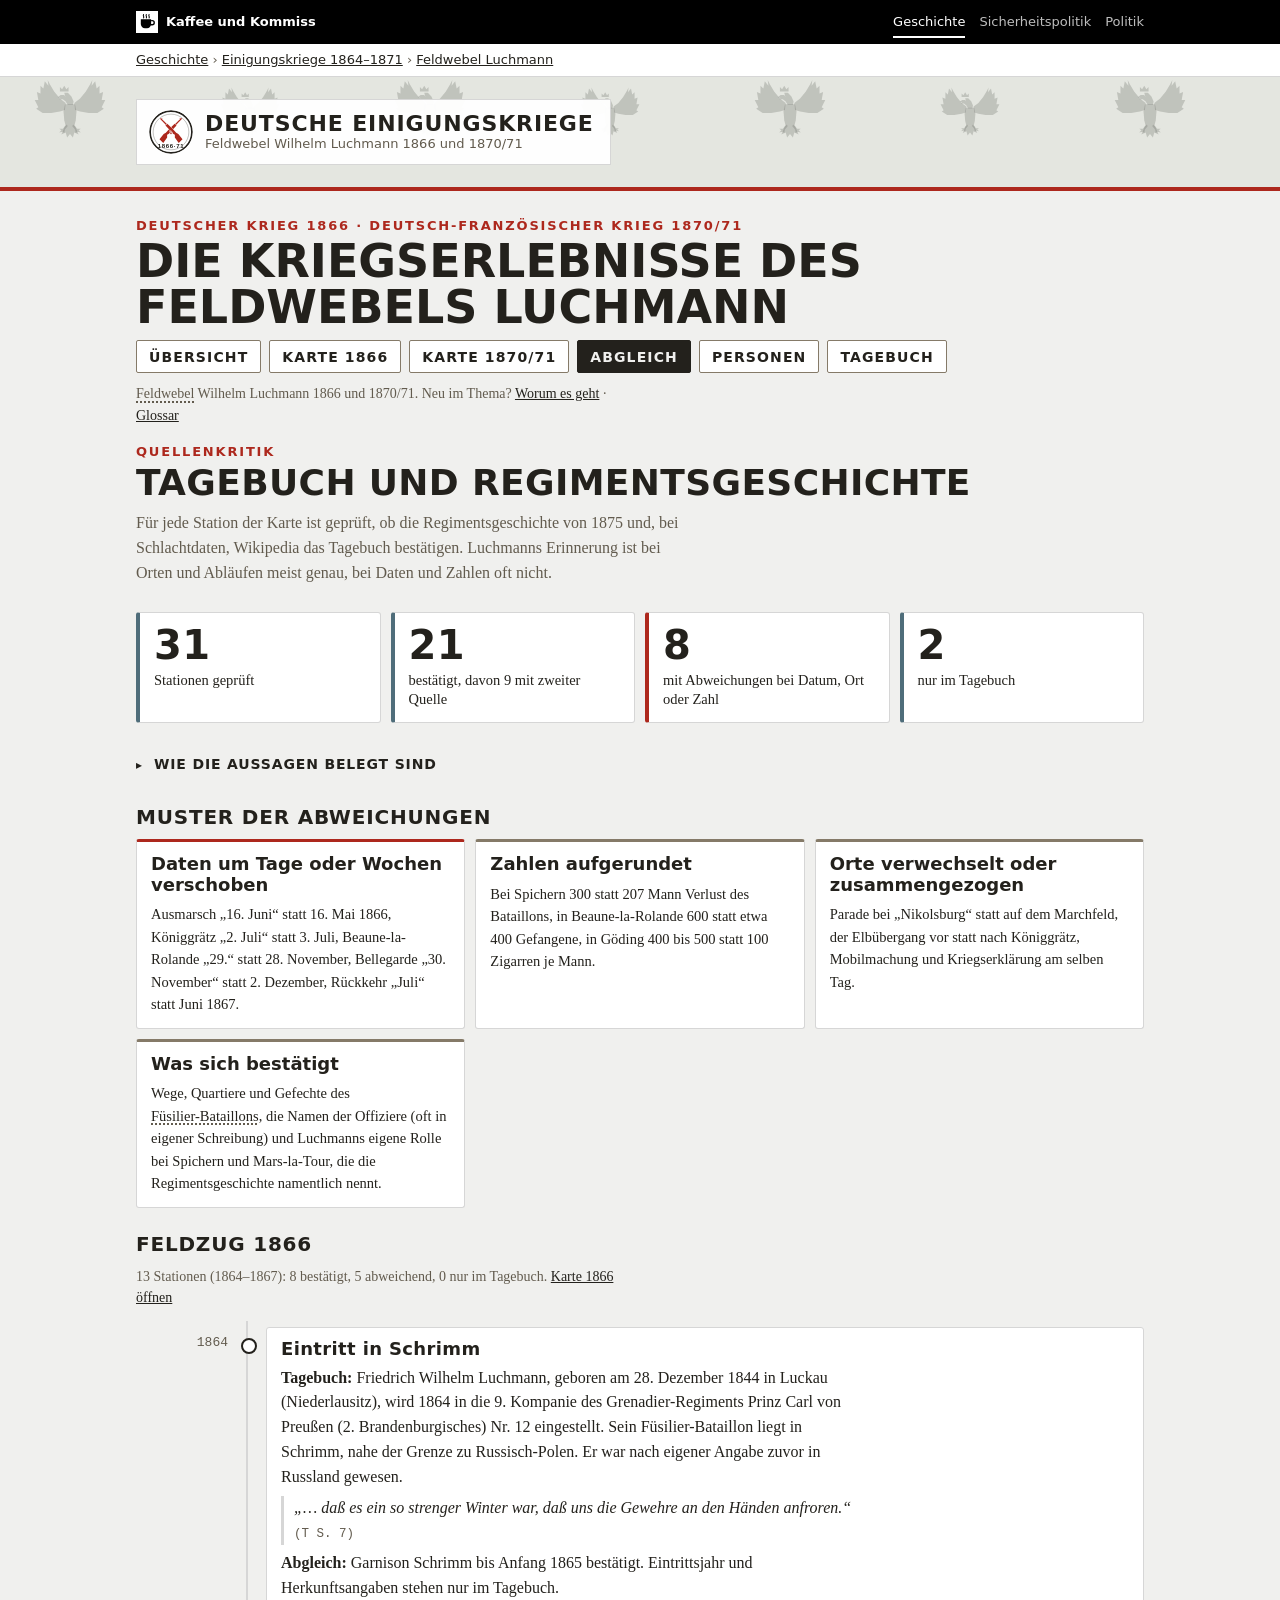
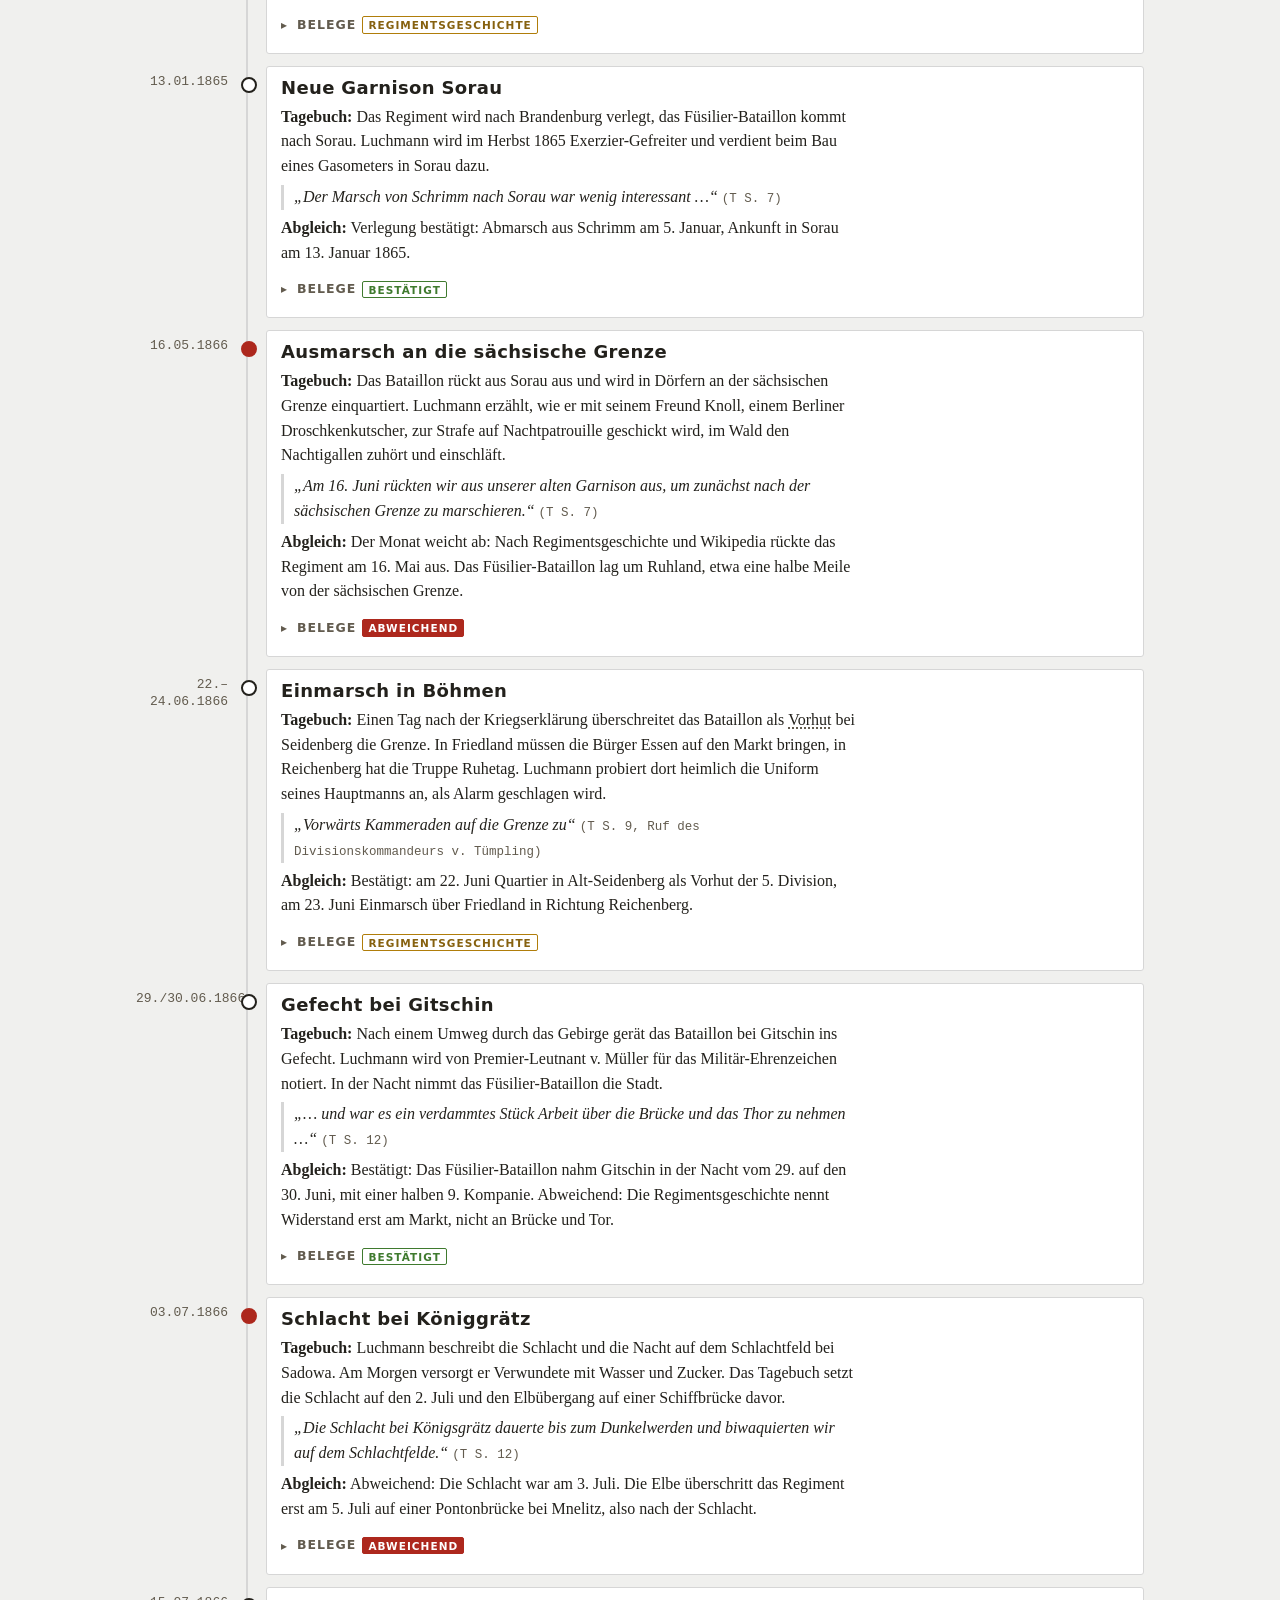
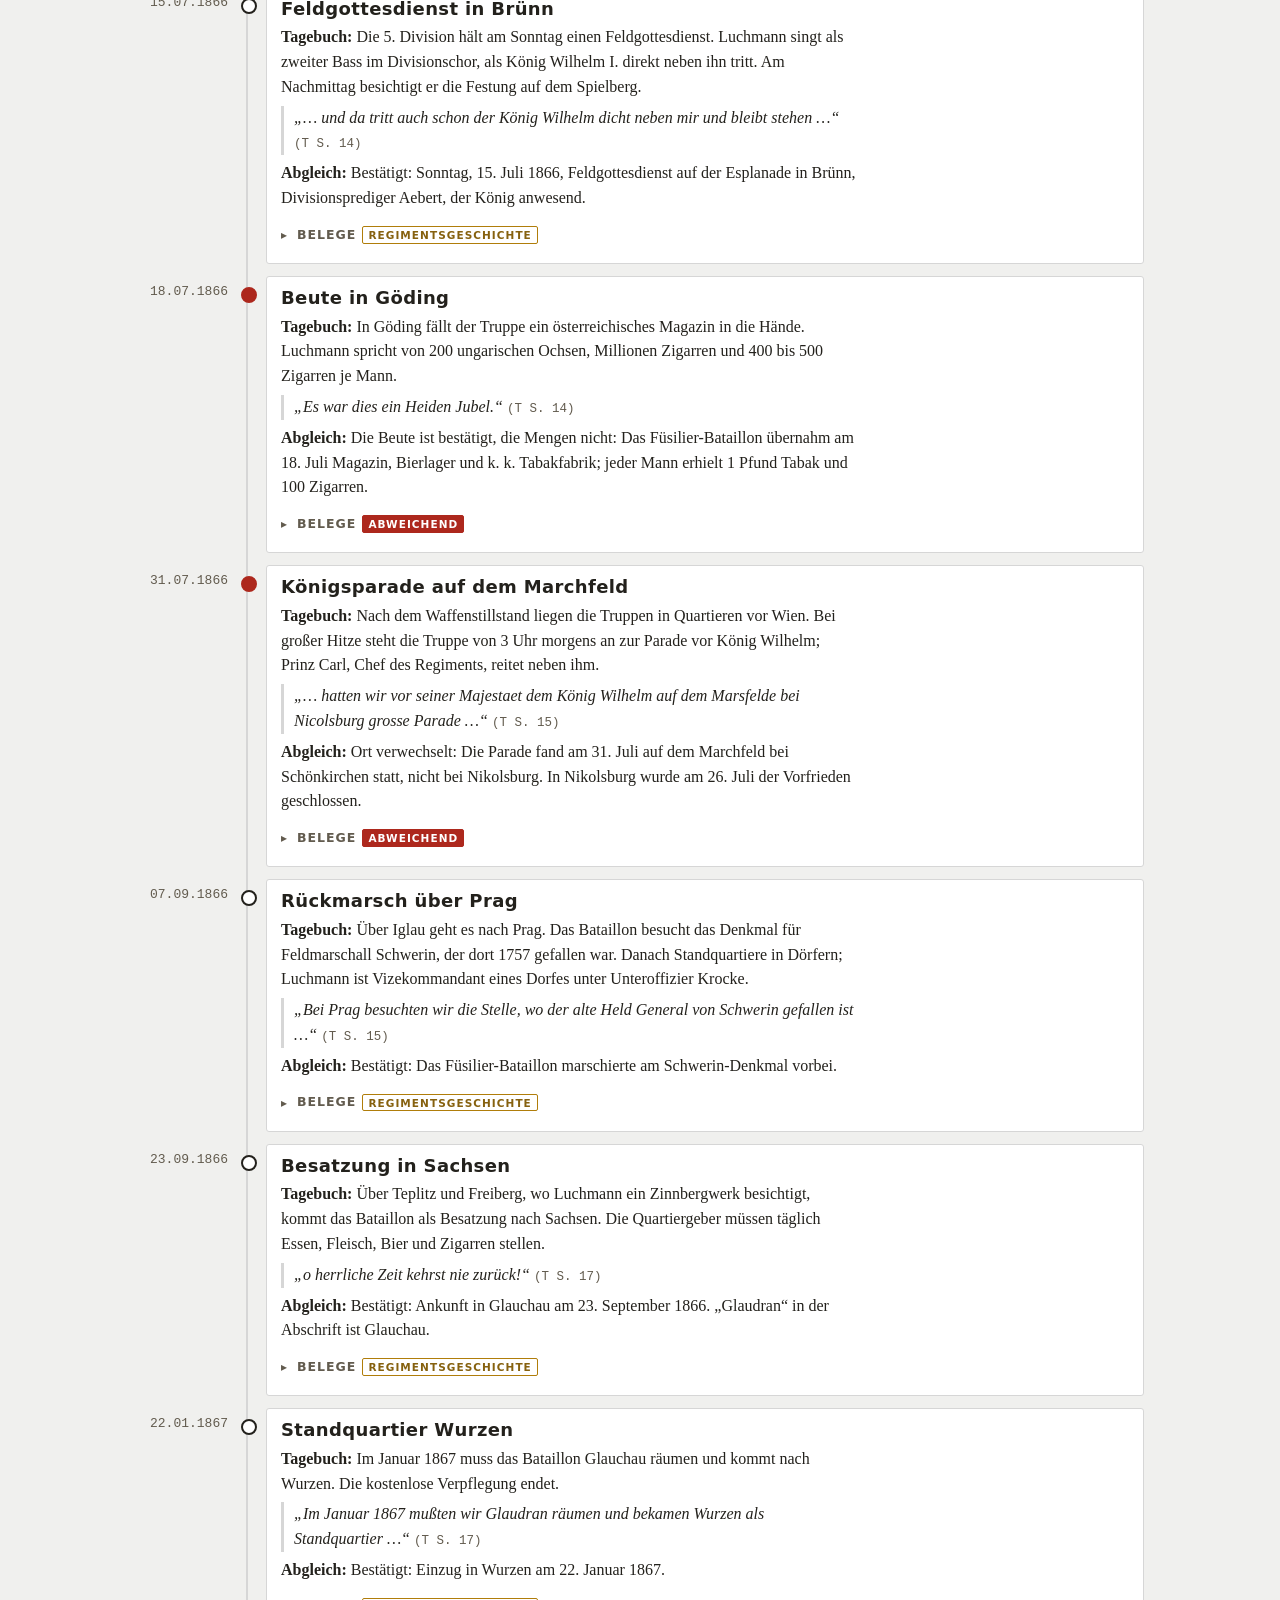
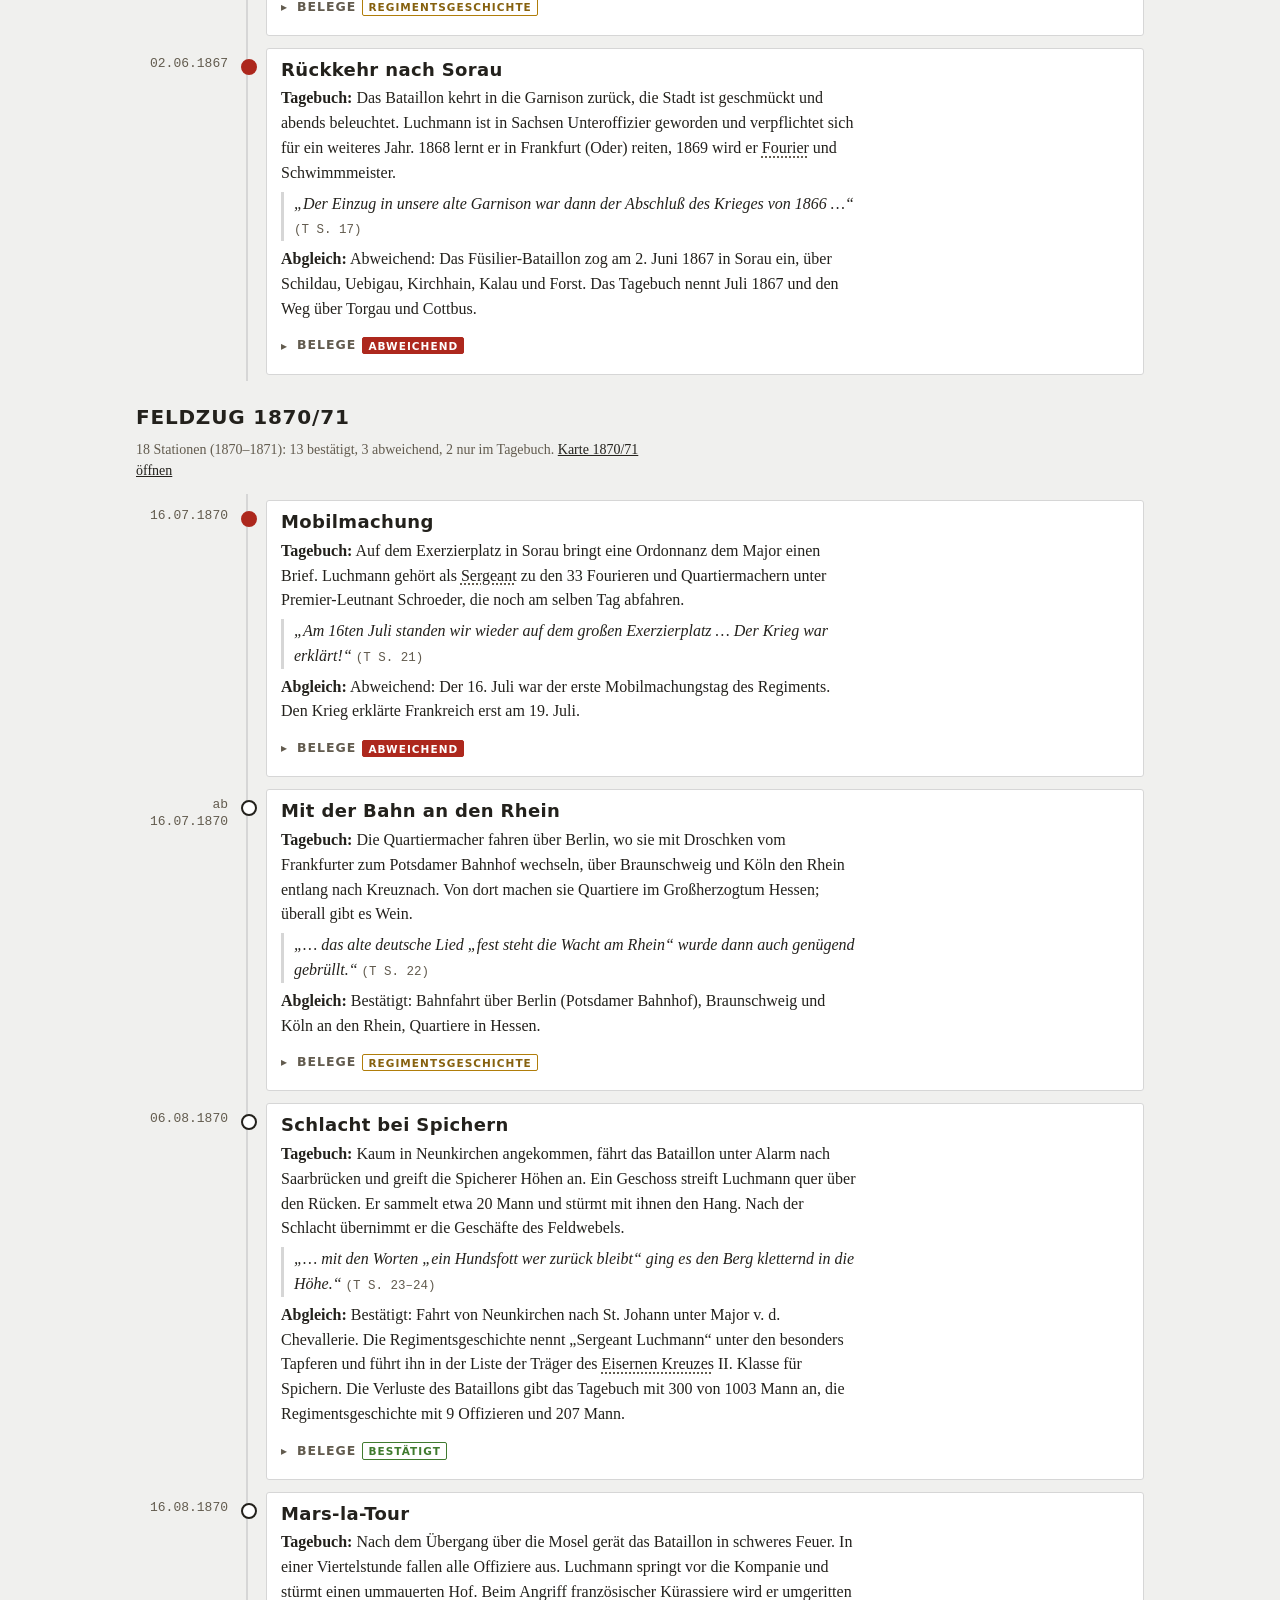
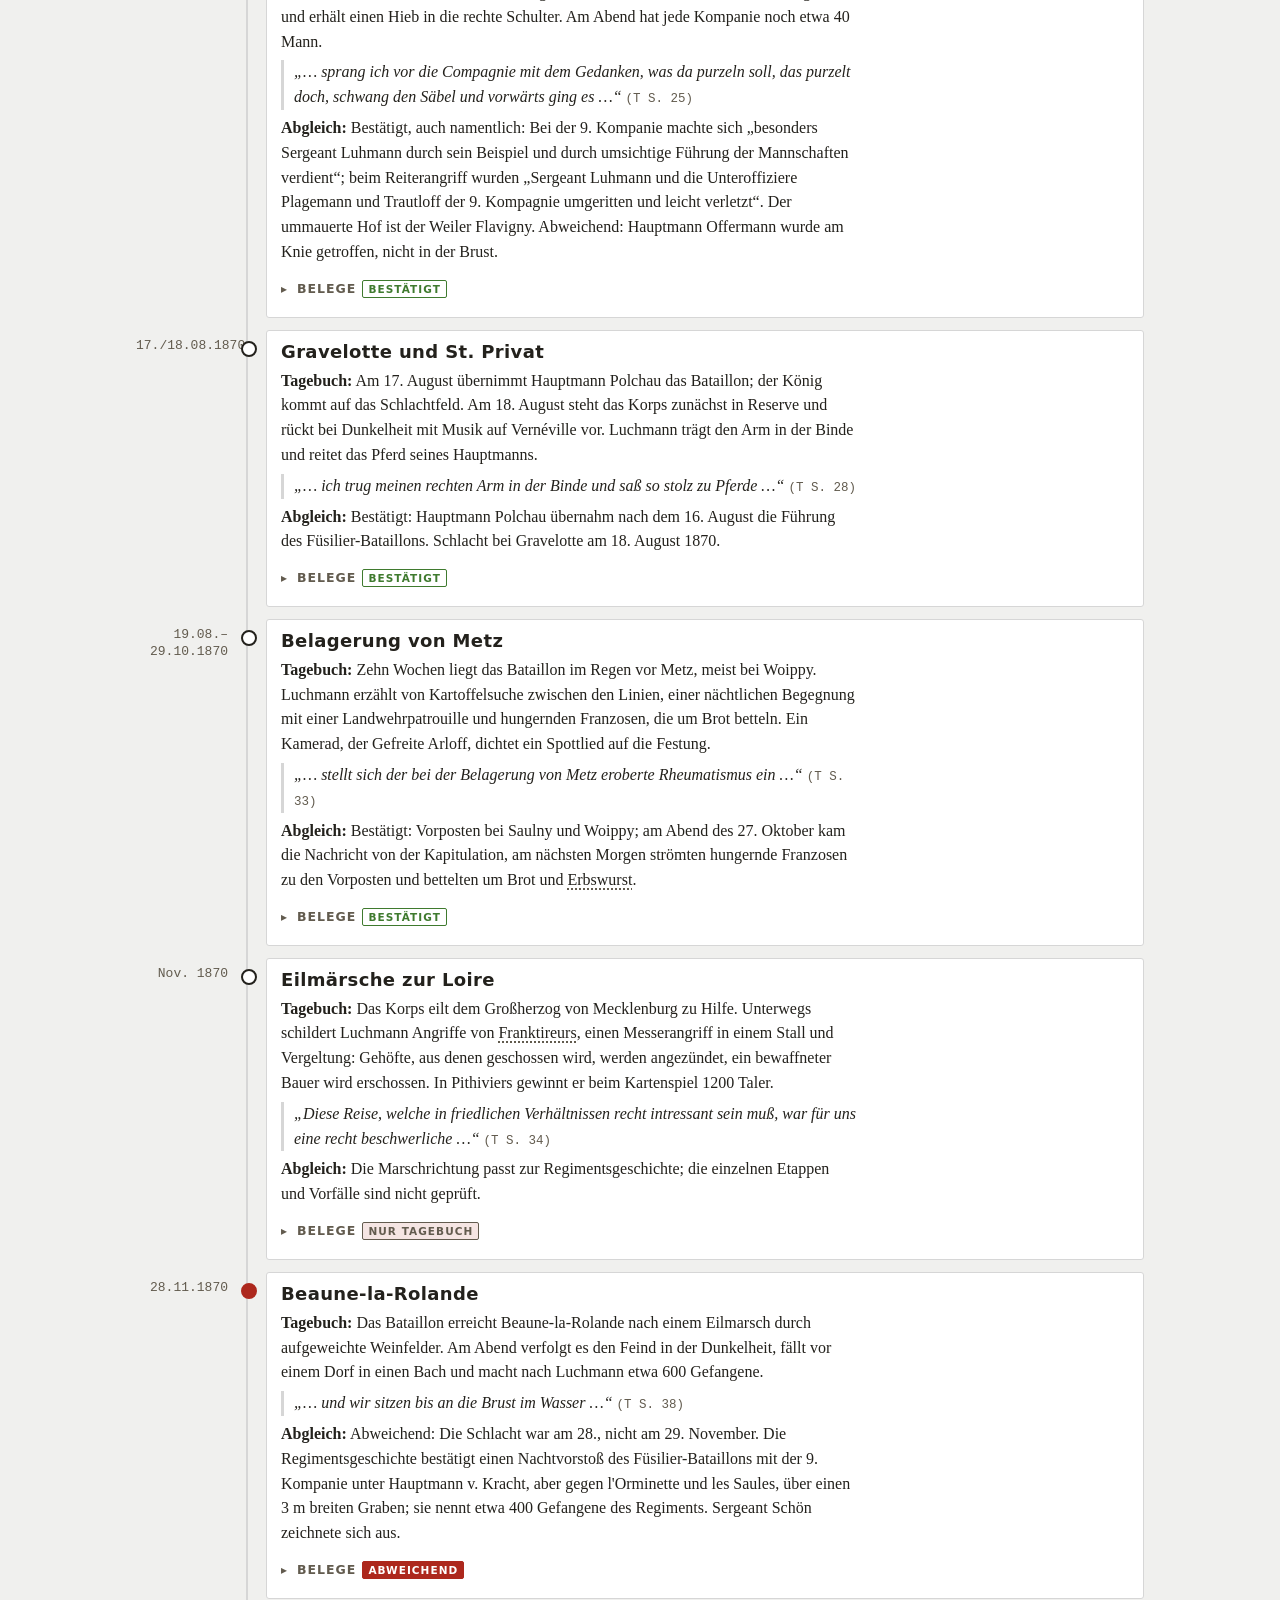
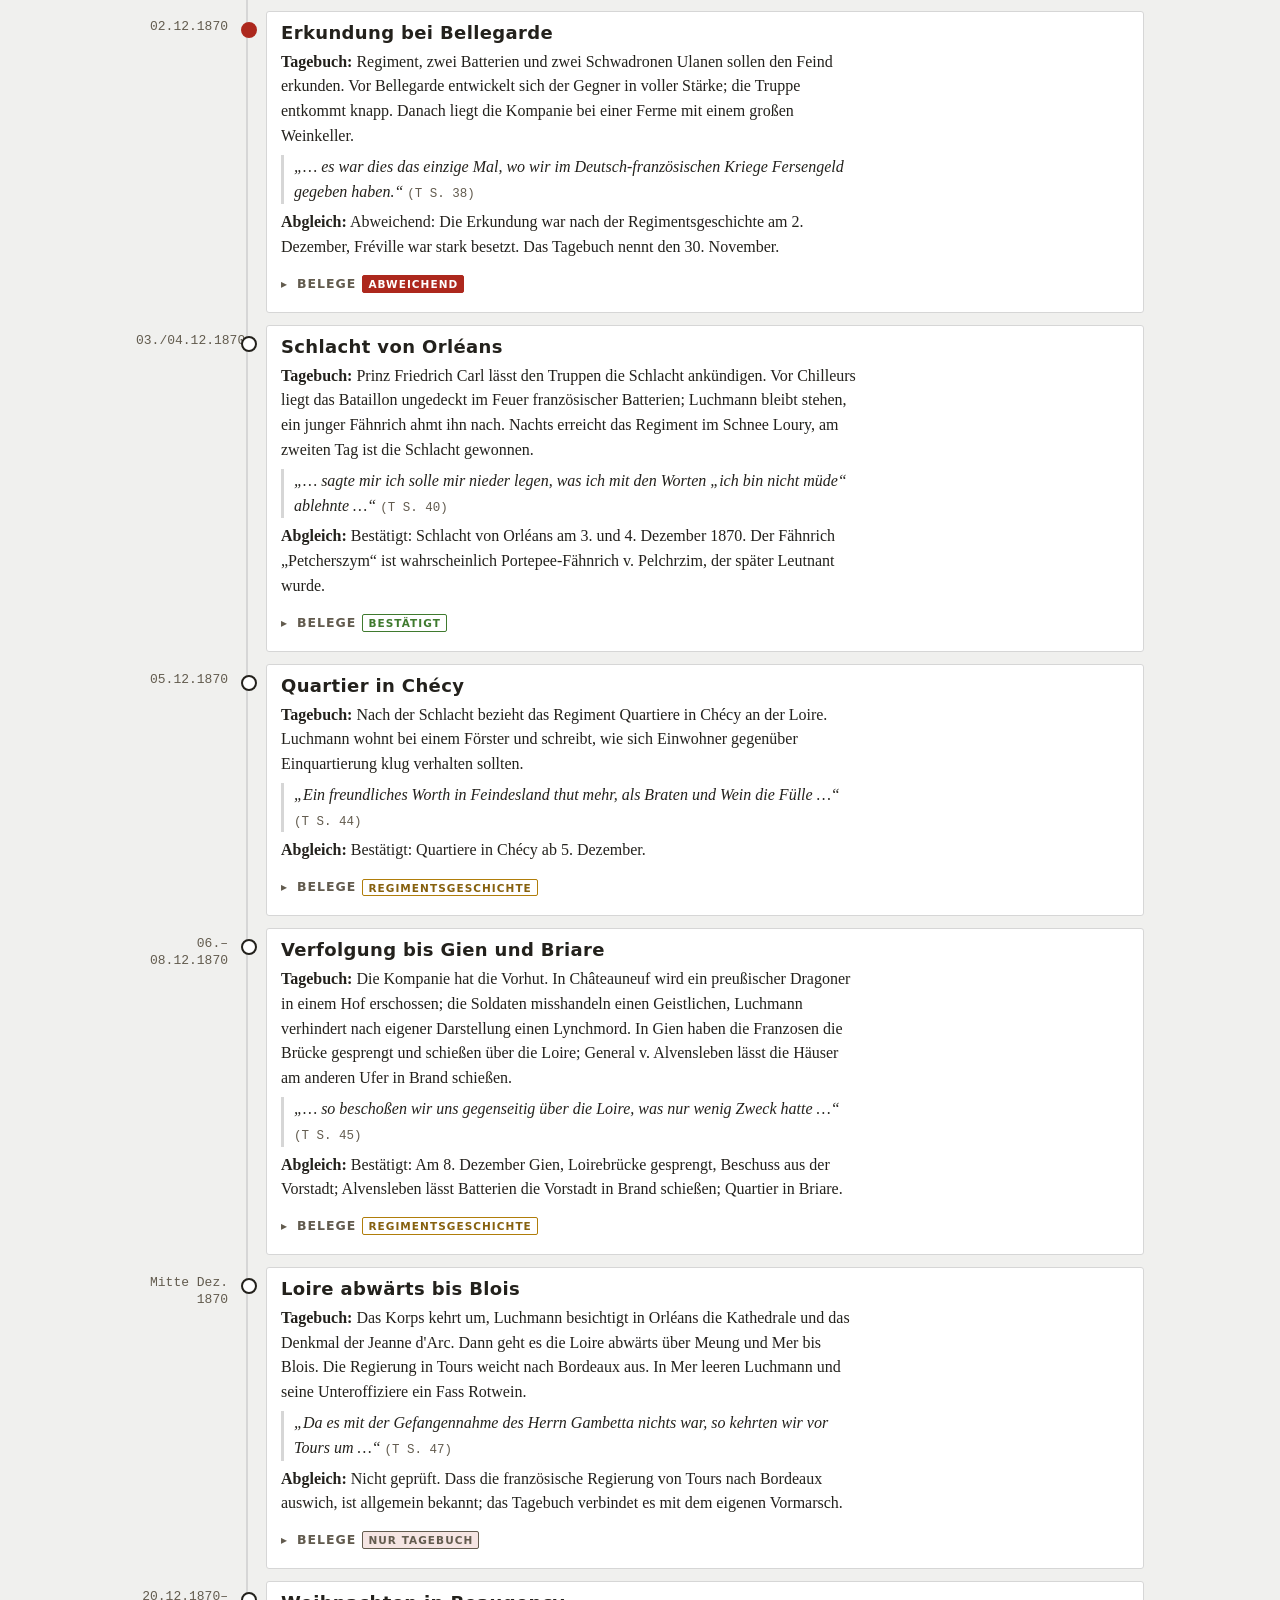
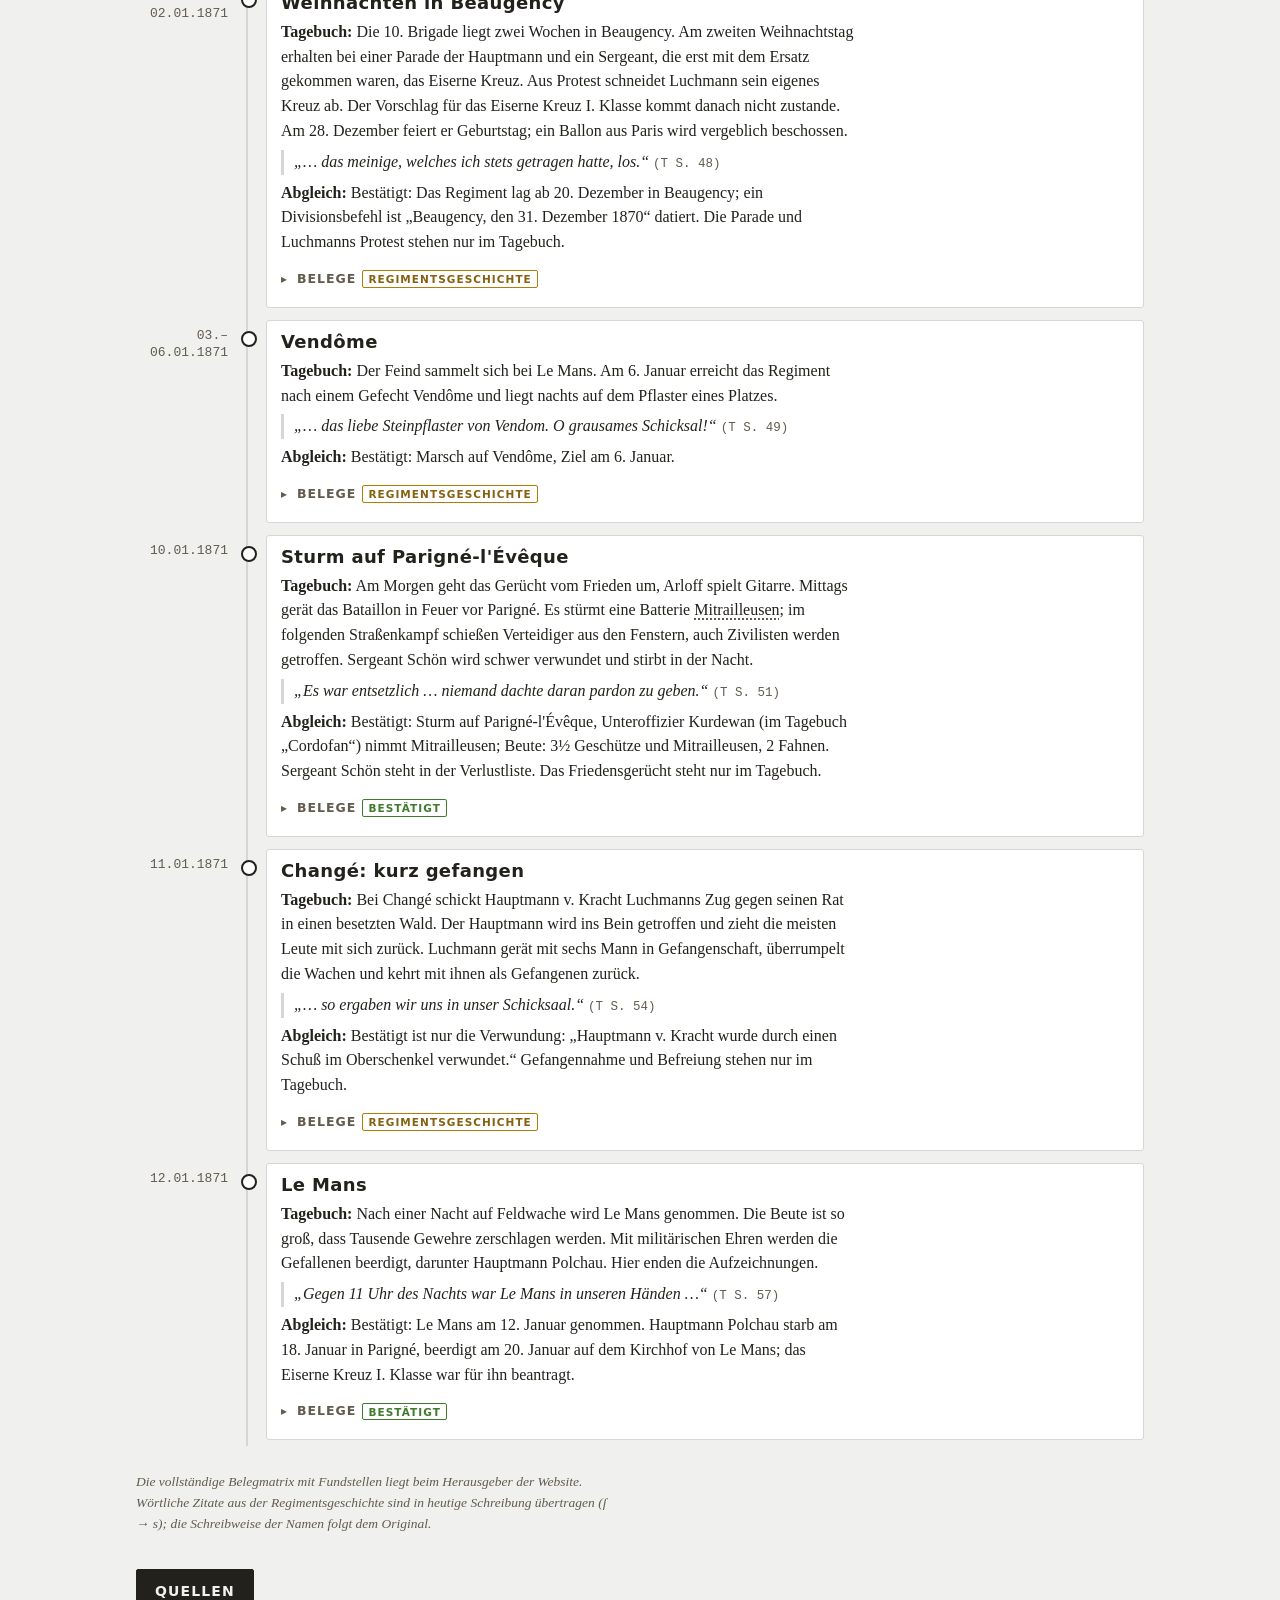
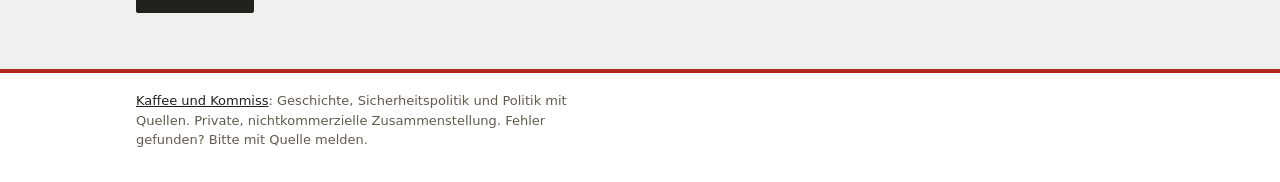
==== commit 5e5e5c60: "Schriften von kaffeeundkommiss.github.io statt Google Fonts laden Google-Fonts-Links und preconnect " ====
--- a/abgleich.html
+++ b/abgleich.html
@@ -29,9 +29,7 @@
 <link rel="manifest" href="manifest.webmanifest">
 <link rel="stylesheet" href="site.css">
 <title>Abgleich: Tagebuch und Regimentsgeschichte</title>
-<link rel="preconnect" href="https://fonts.googleapis.com">
-<link rel="preconnect" href="https://fonts.gstatic.com" crossorigin>
-<link rel="stylesheet" href="https://fonts.googleapis.com/css2?family=Barlow+Condensed:wght@500;600;700&family=Source+Serif+4:ital,opsz,wght@0,8..60,400;0,8..60,600;1,8..60,400&family=IBM+Plex+Sans:wght@400;500;600;700&family=IBM+Plex+Mono:wght@400;500;600&display=swap">
+<link rel="stylesheet" href="https://kaffeeundkommiss.github.io/schriften/schriften.css">
 <link rel="stylesheet" href="basis.css">
 <style>
 /* Unterseiten (Vorlage: Stahlgewitter-Seiten), Zusätze für Bildergalerie und Zitate am Ende */
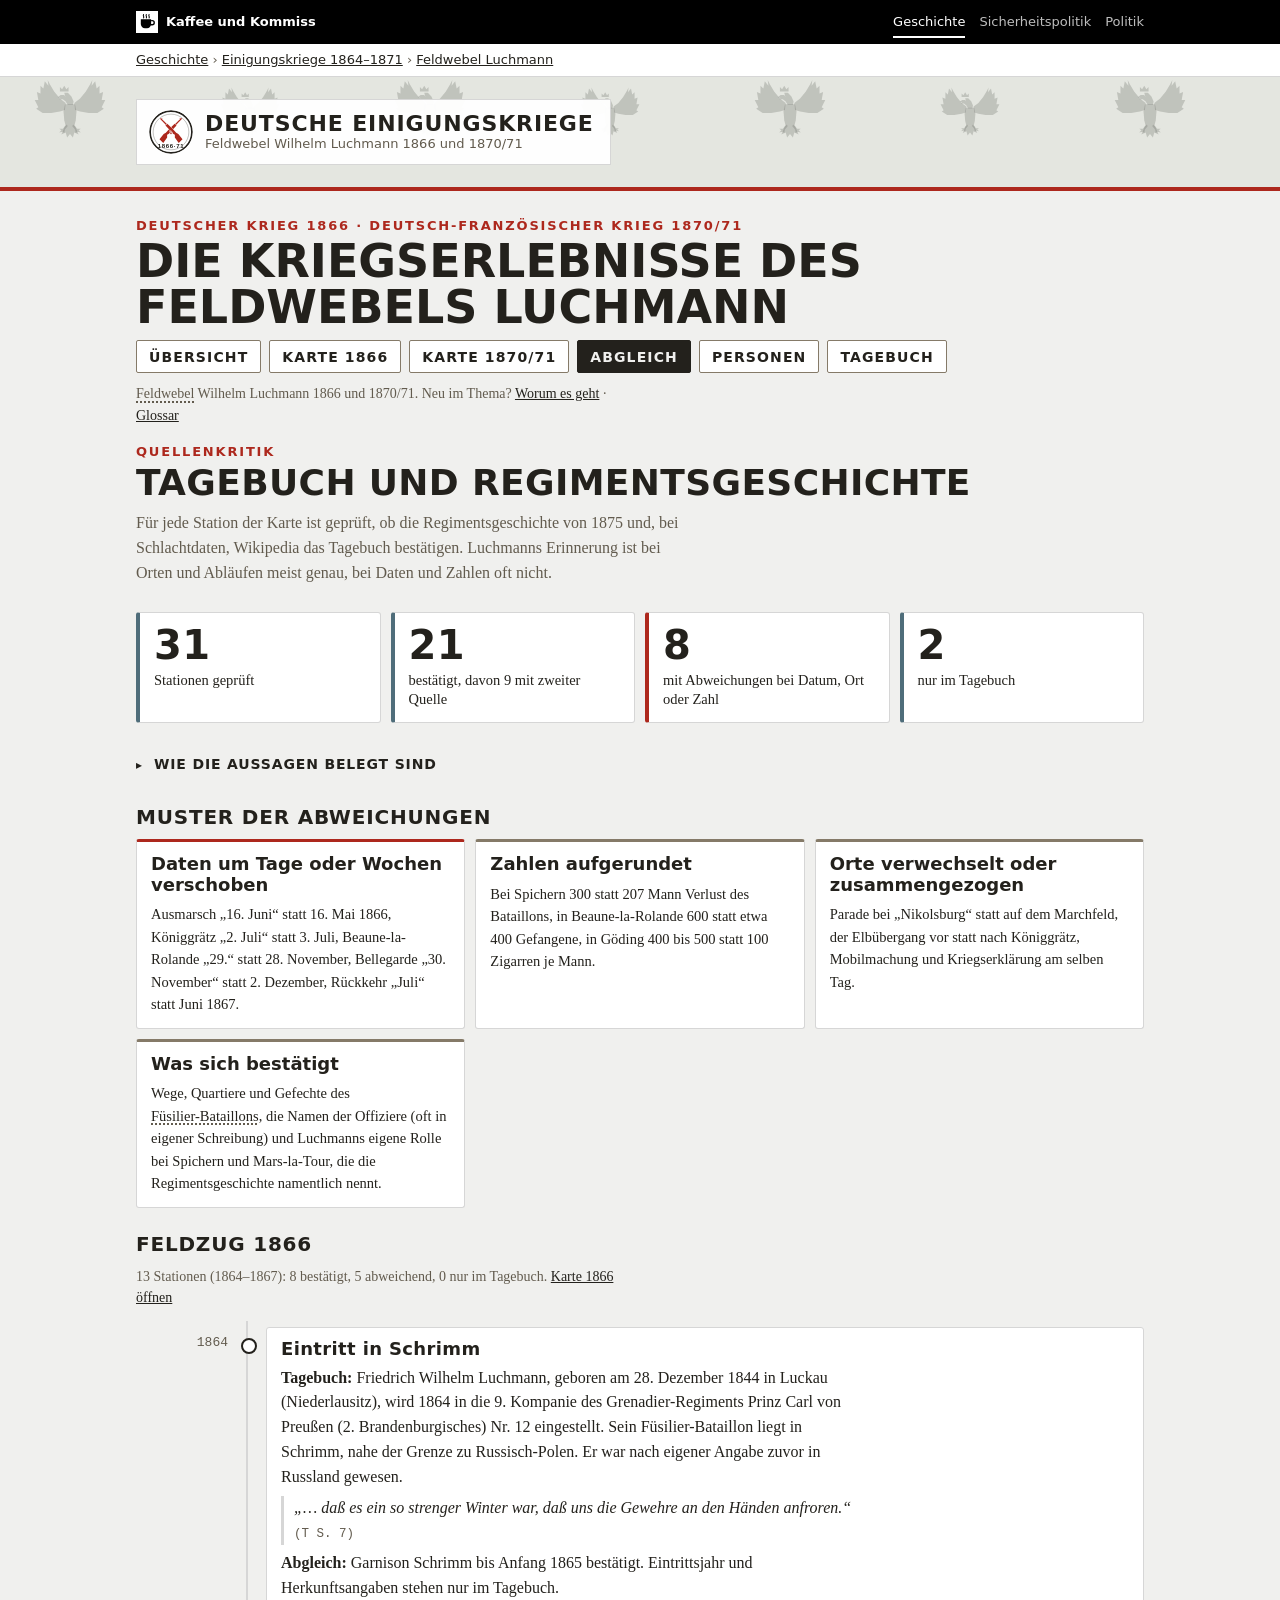
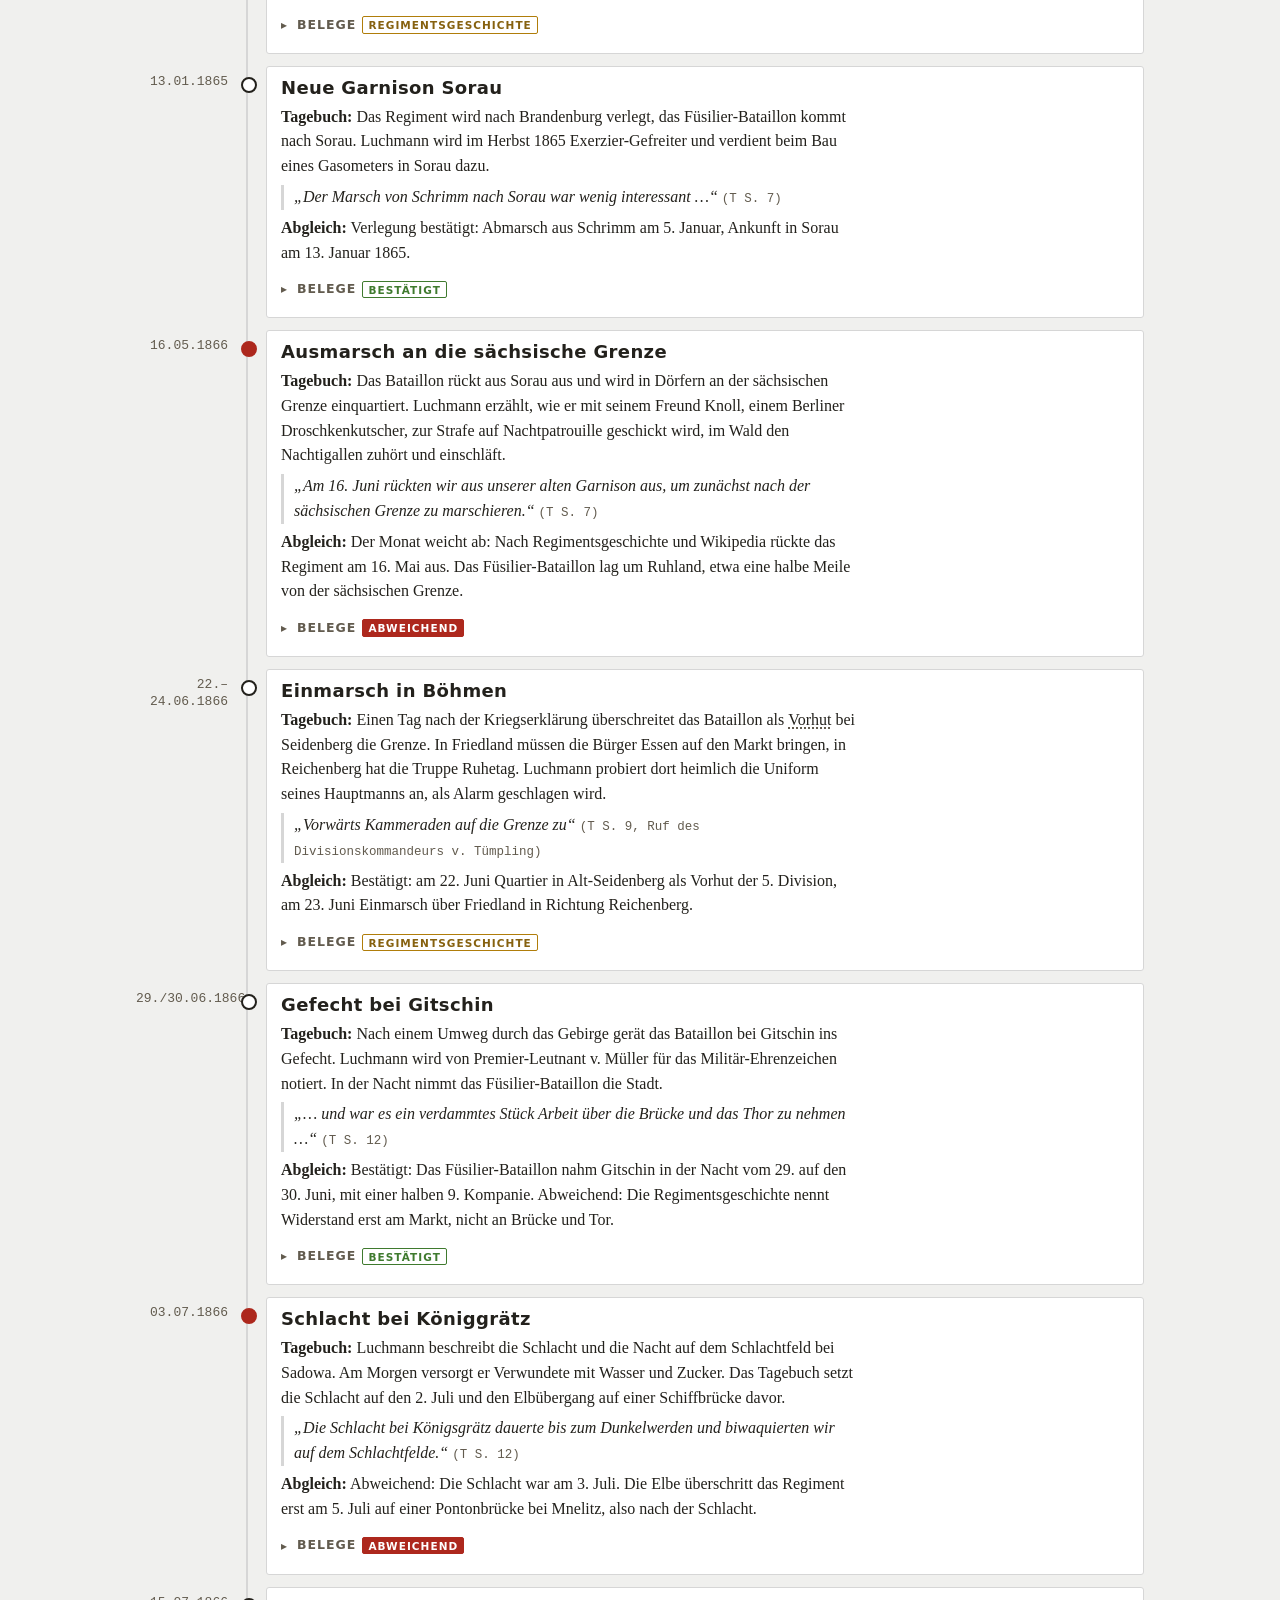
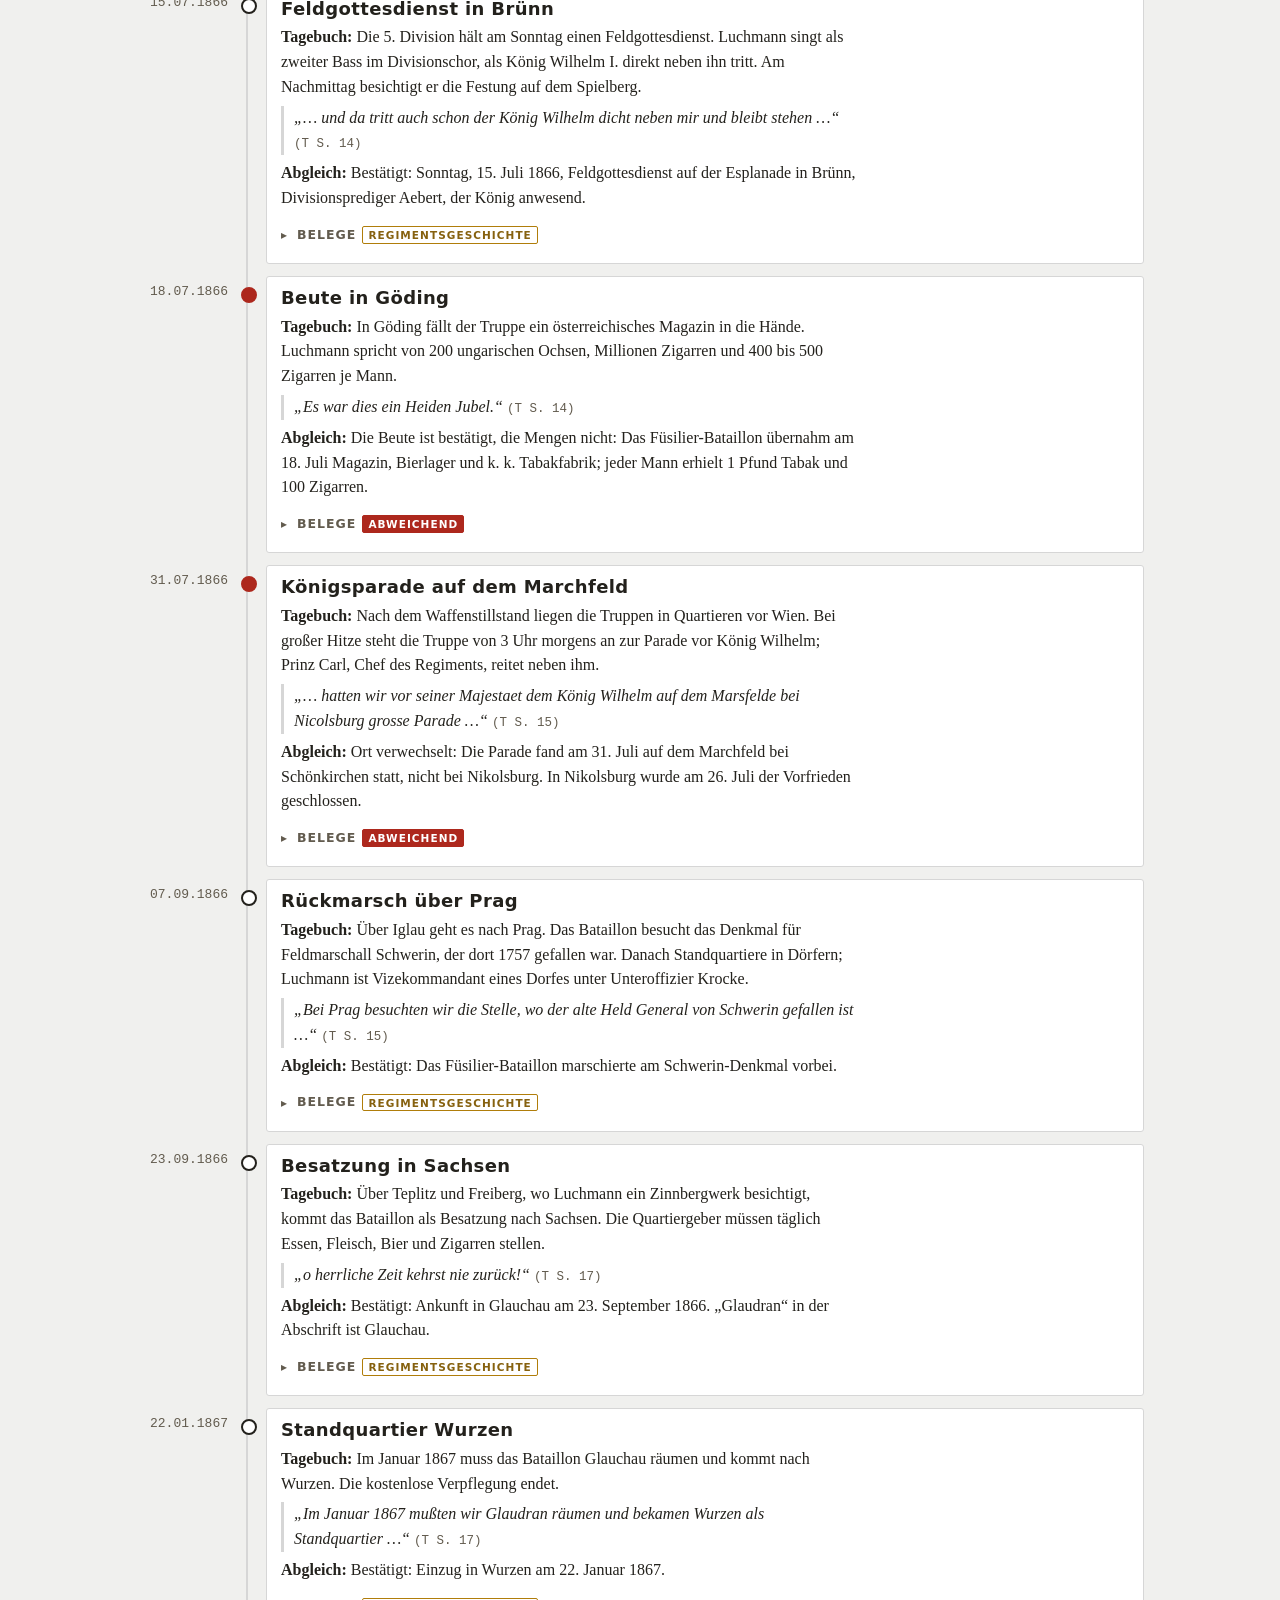
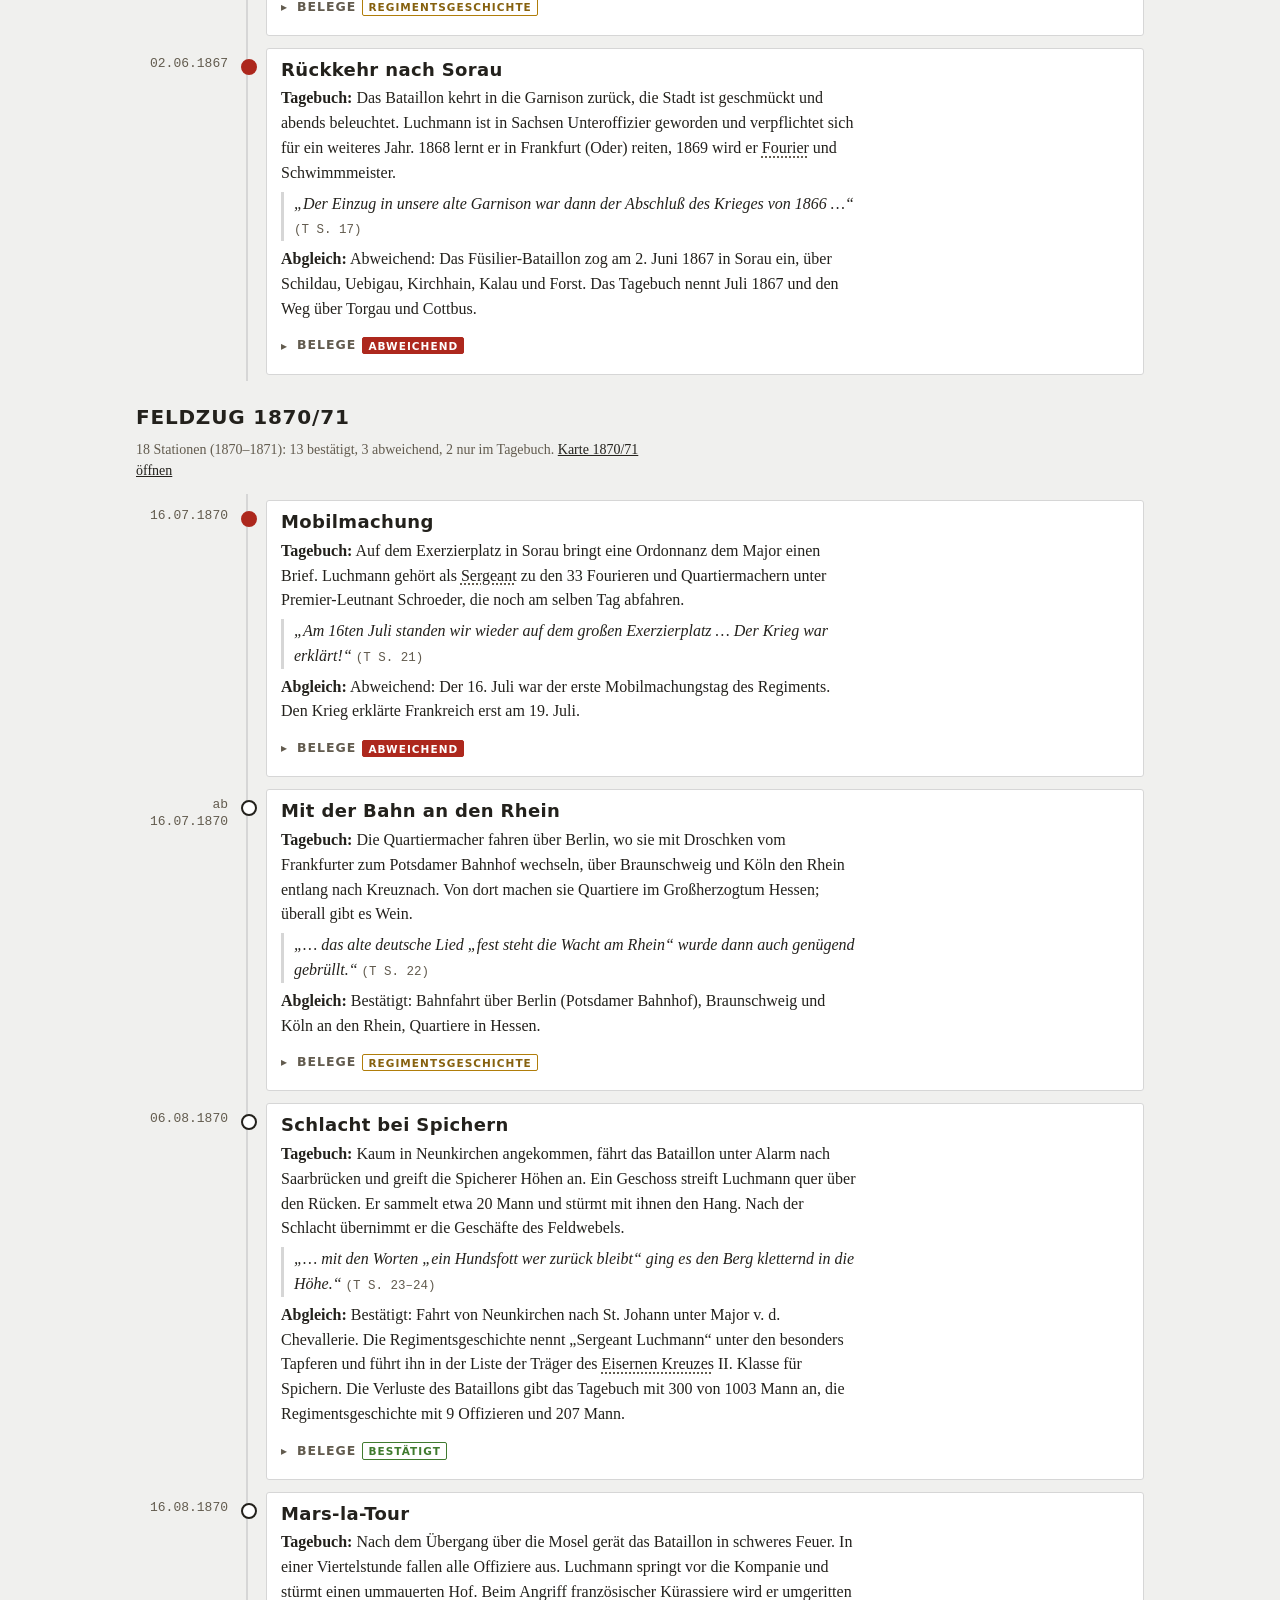
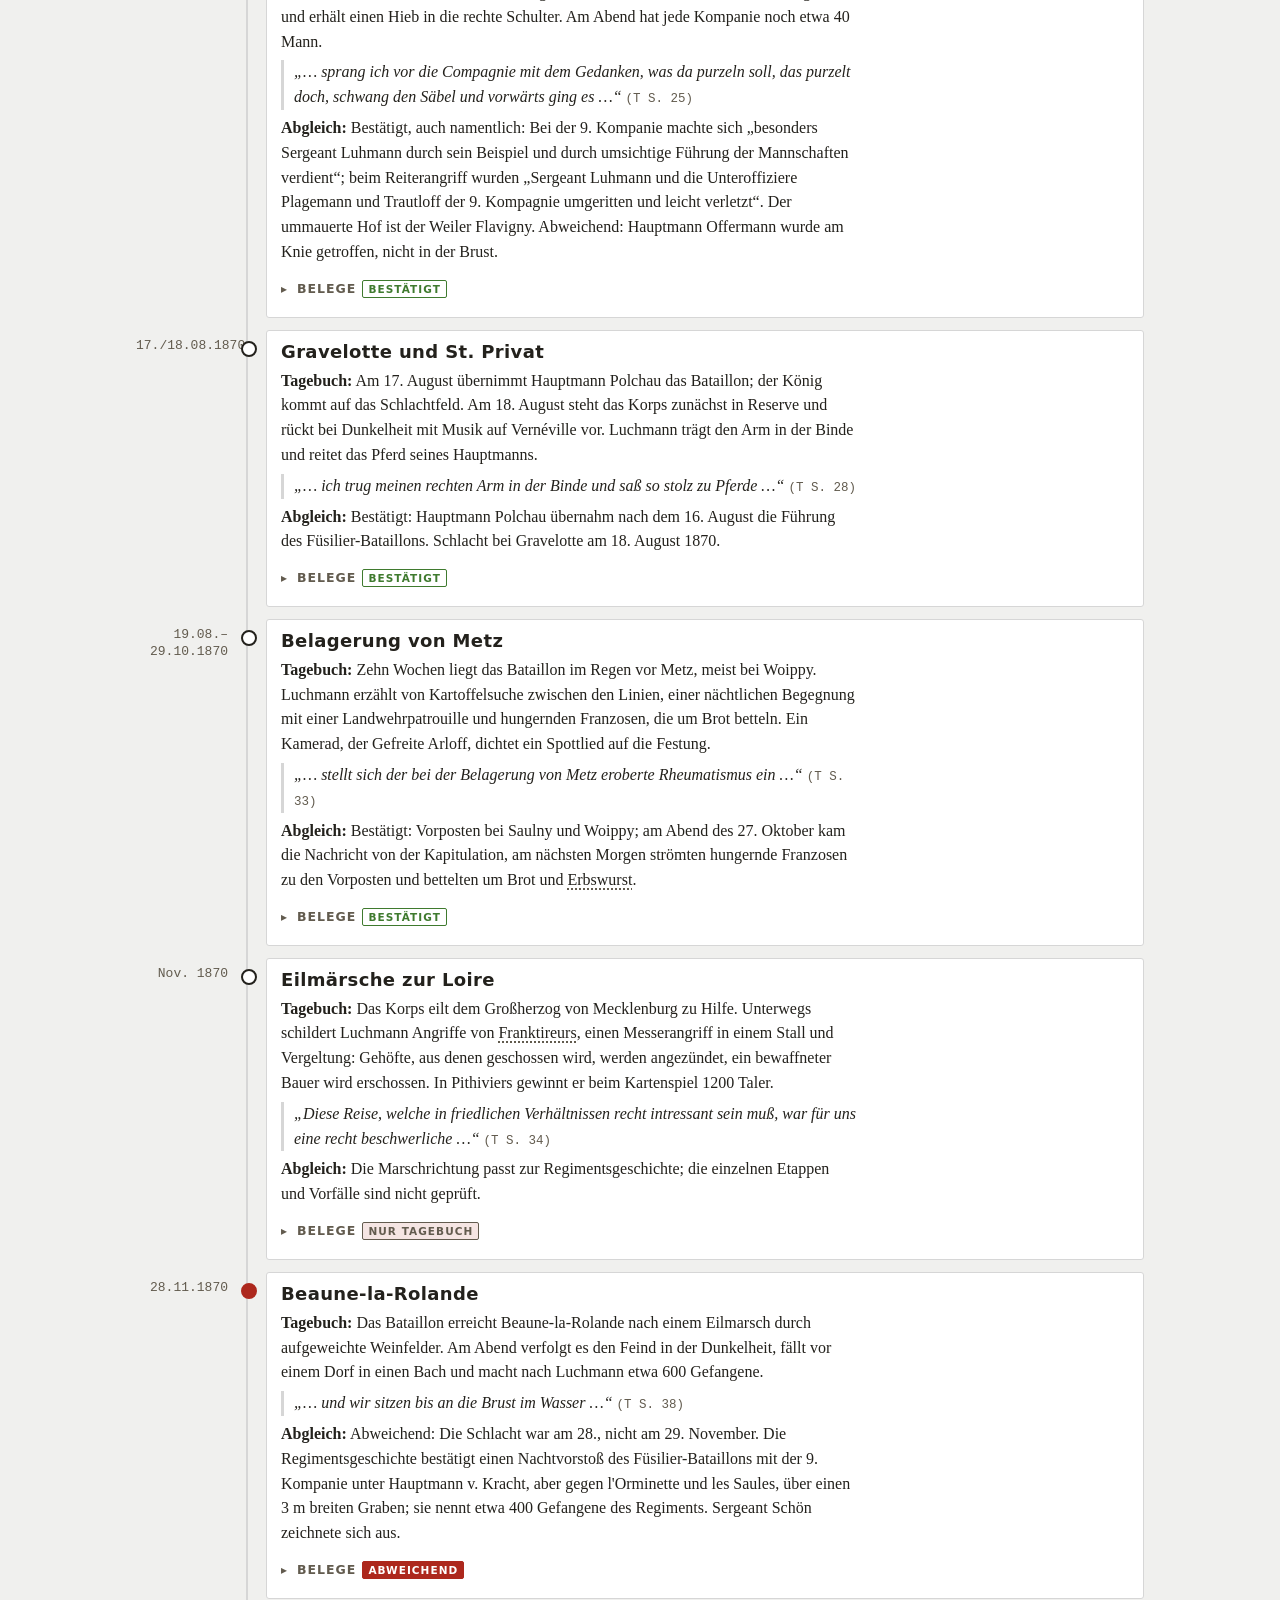
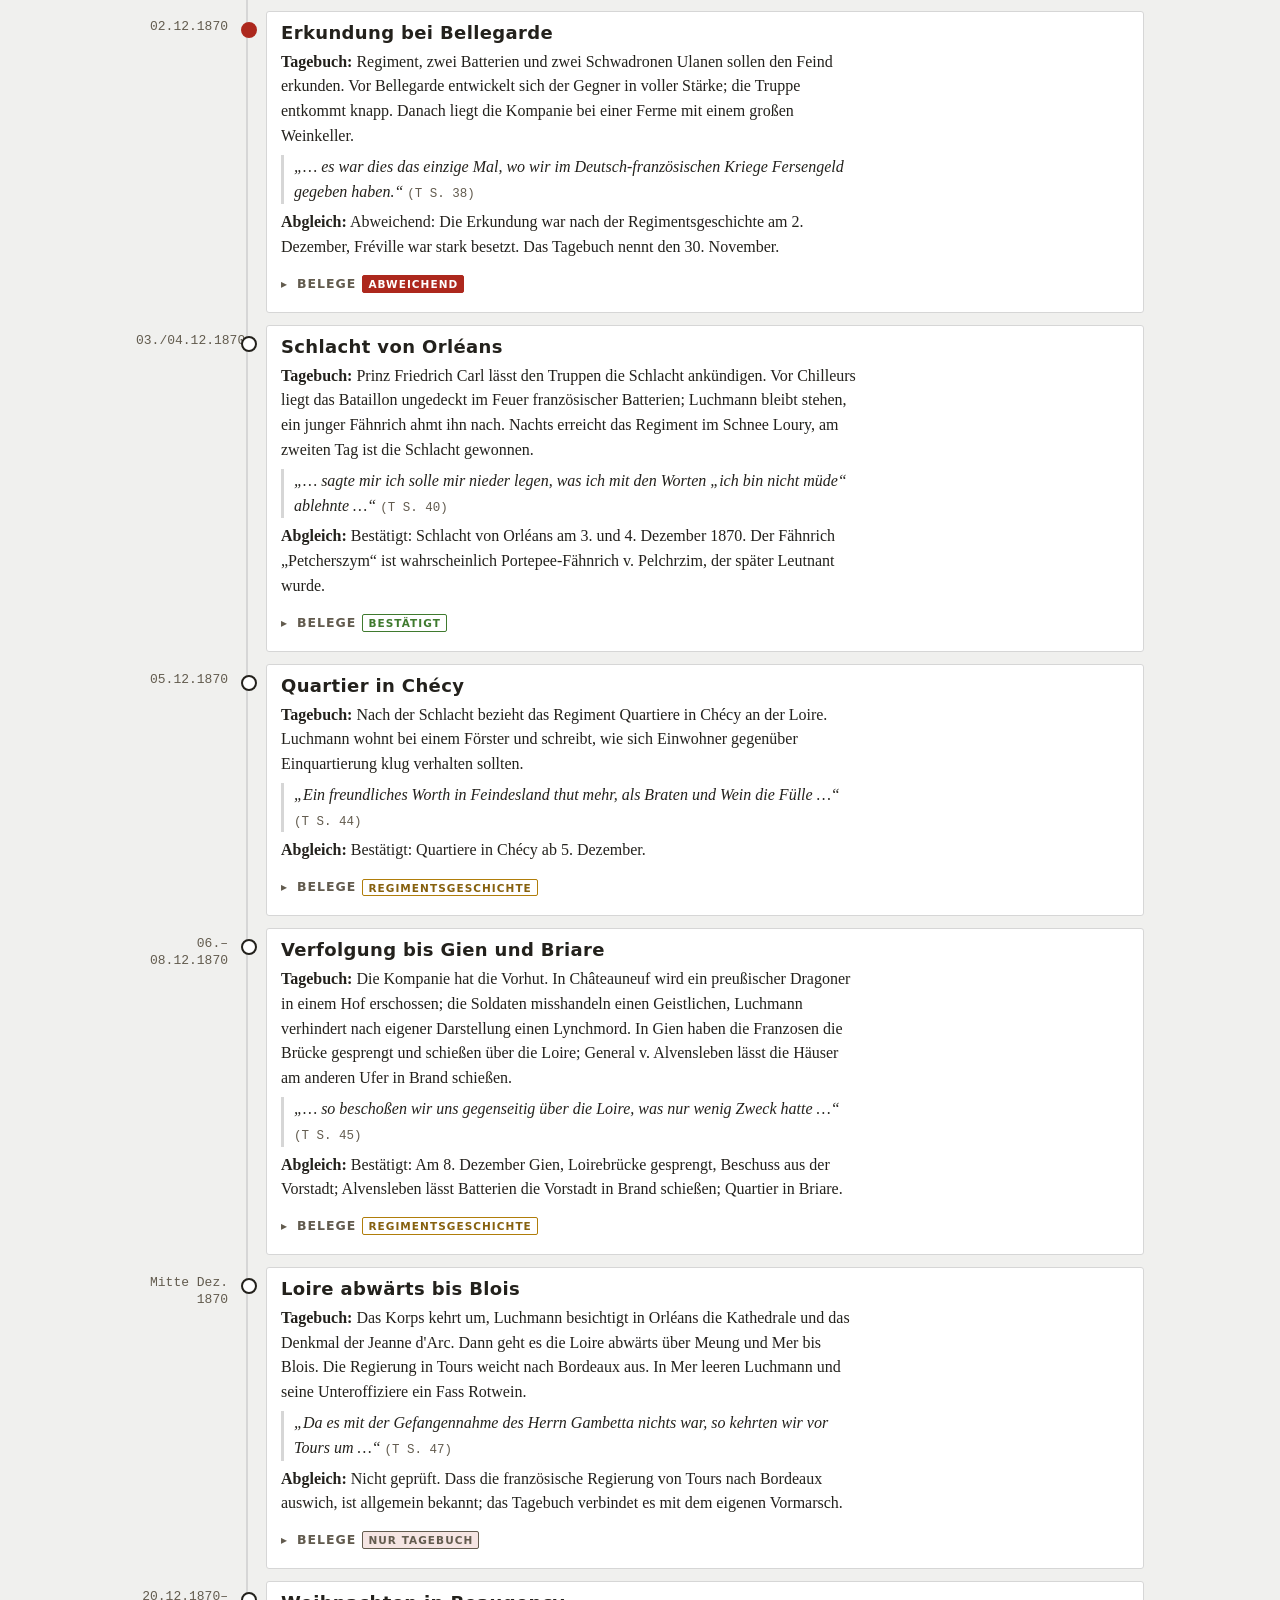
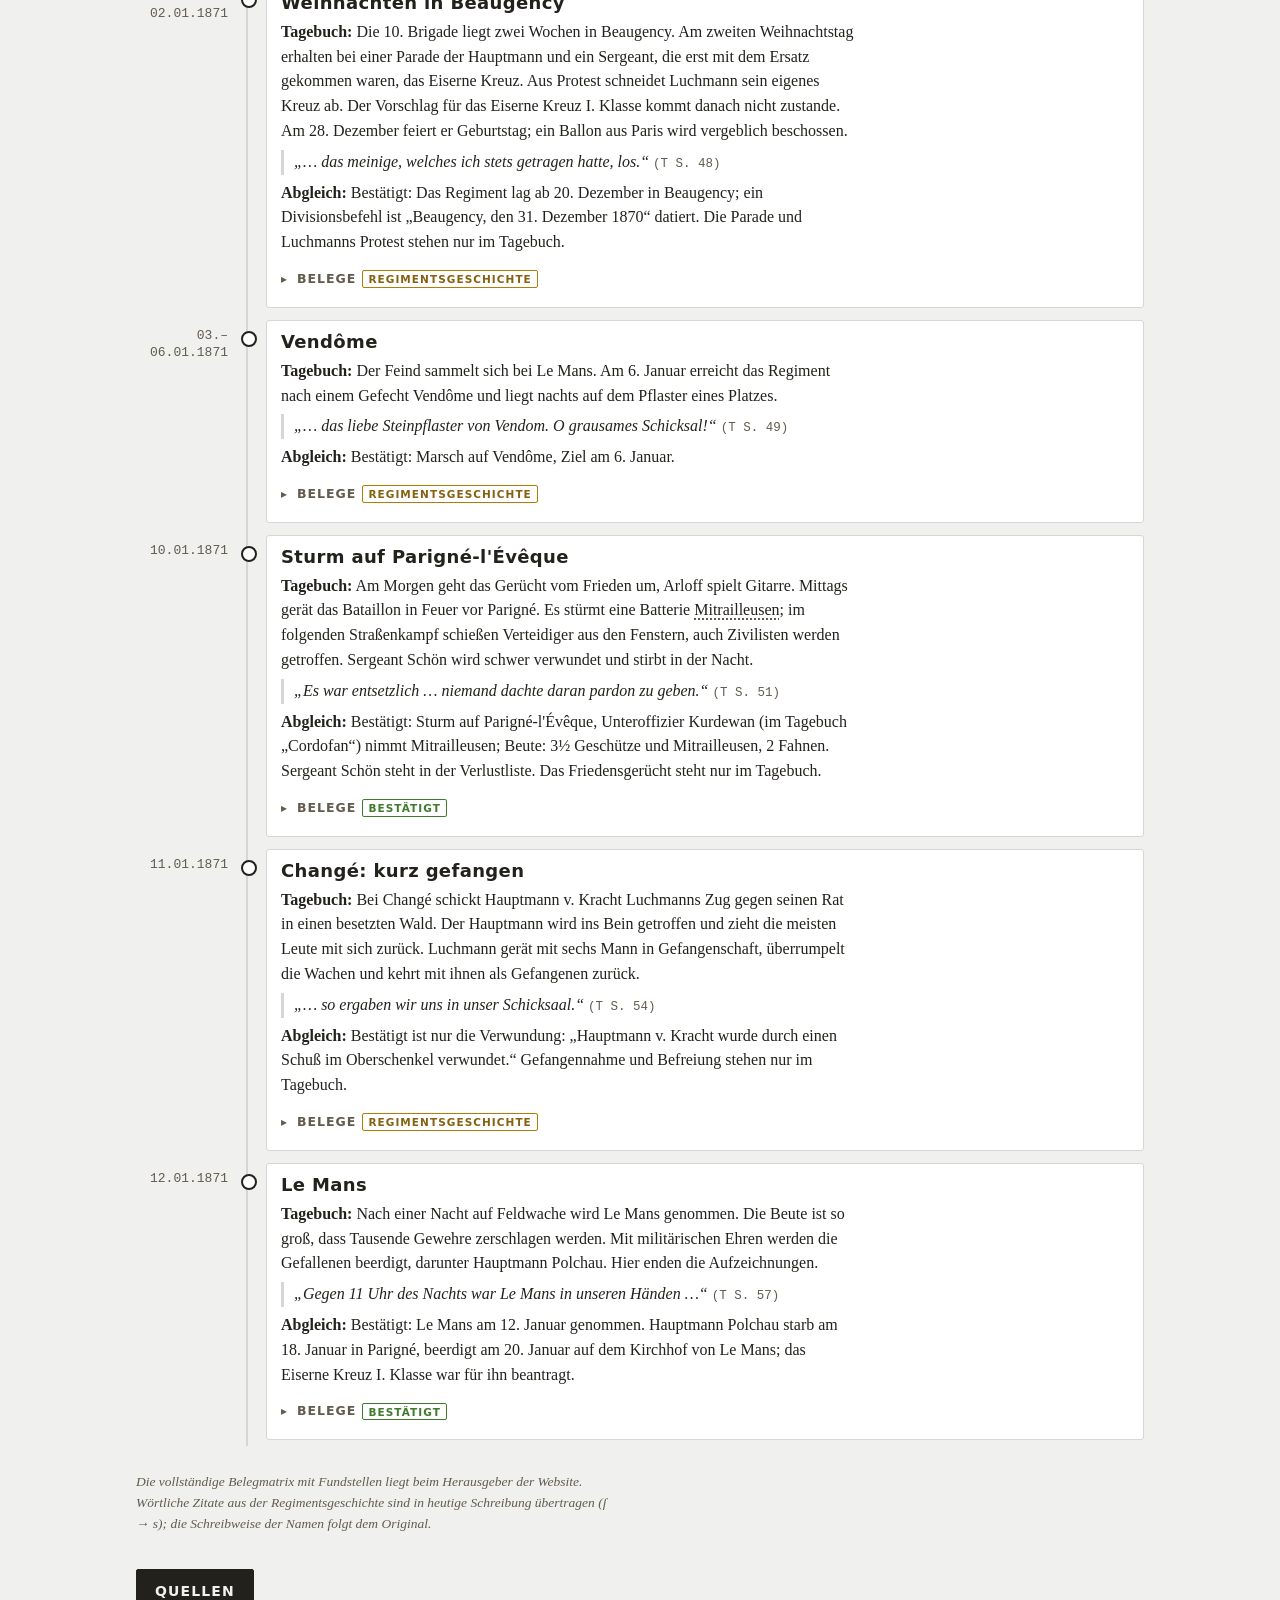
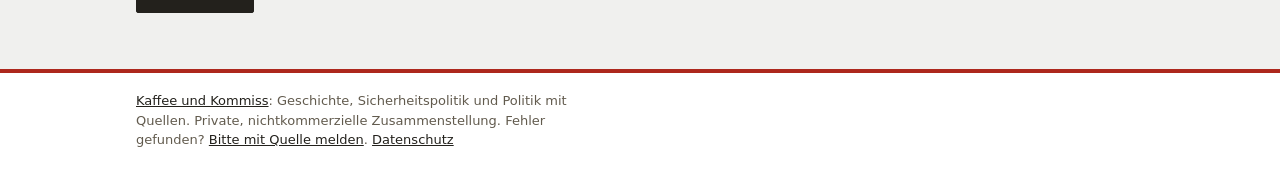
==== commit 3381b12e: "Fußzeile: Meldeweg und Datenschutz verlinken „Bitte mit Quelle melden“ verweist auf https://kaffeeun" ====
--- a/abgleich.html
+++ b/abgleich.html
@@ -590,7 +590,7 @@
 </main>
 <script src="site.js" defer></script>
 <footer class="kk-fuss"><div class="kk-in">
-  <p><a href="https://kaffeeundkommiss.github.io/">Kaffee und Kommiss</a>: Geschichte, Sicherheitspolitik und Politik mit Quellen. Private, nichtkommerzielle Zusammenstellung. Fehler gefunden? Bitte mit Quelle melden.</p>
+  <p><a href="https://kaffeeundkommiss.github.io/">Kaffee und Kommiss</a>: Geschichte, Sicherheitspolitik und Politik mit Quellen. Private, nichtkommerzielle Zusammenstellung. Fehler gefunden? <a href="https://kaffeeundkommiss.github.io/kontakt/">Bitte mit Quelle melden</a>. <a href="https://kaffeeundkommiss.github.io/kontakt/#datenschutz">Datenschutz</a></p>
 </div></footer>
 </body>
 </html>
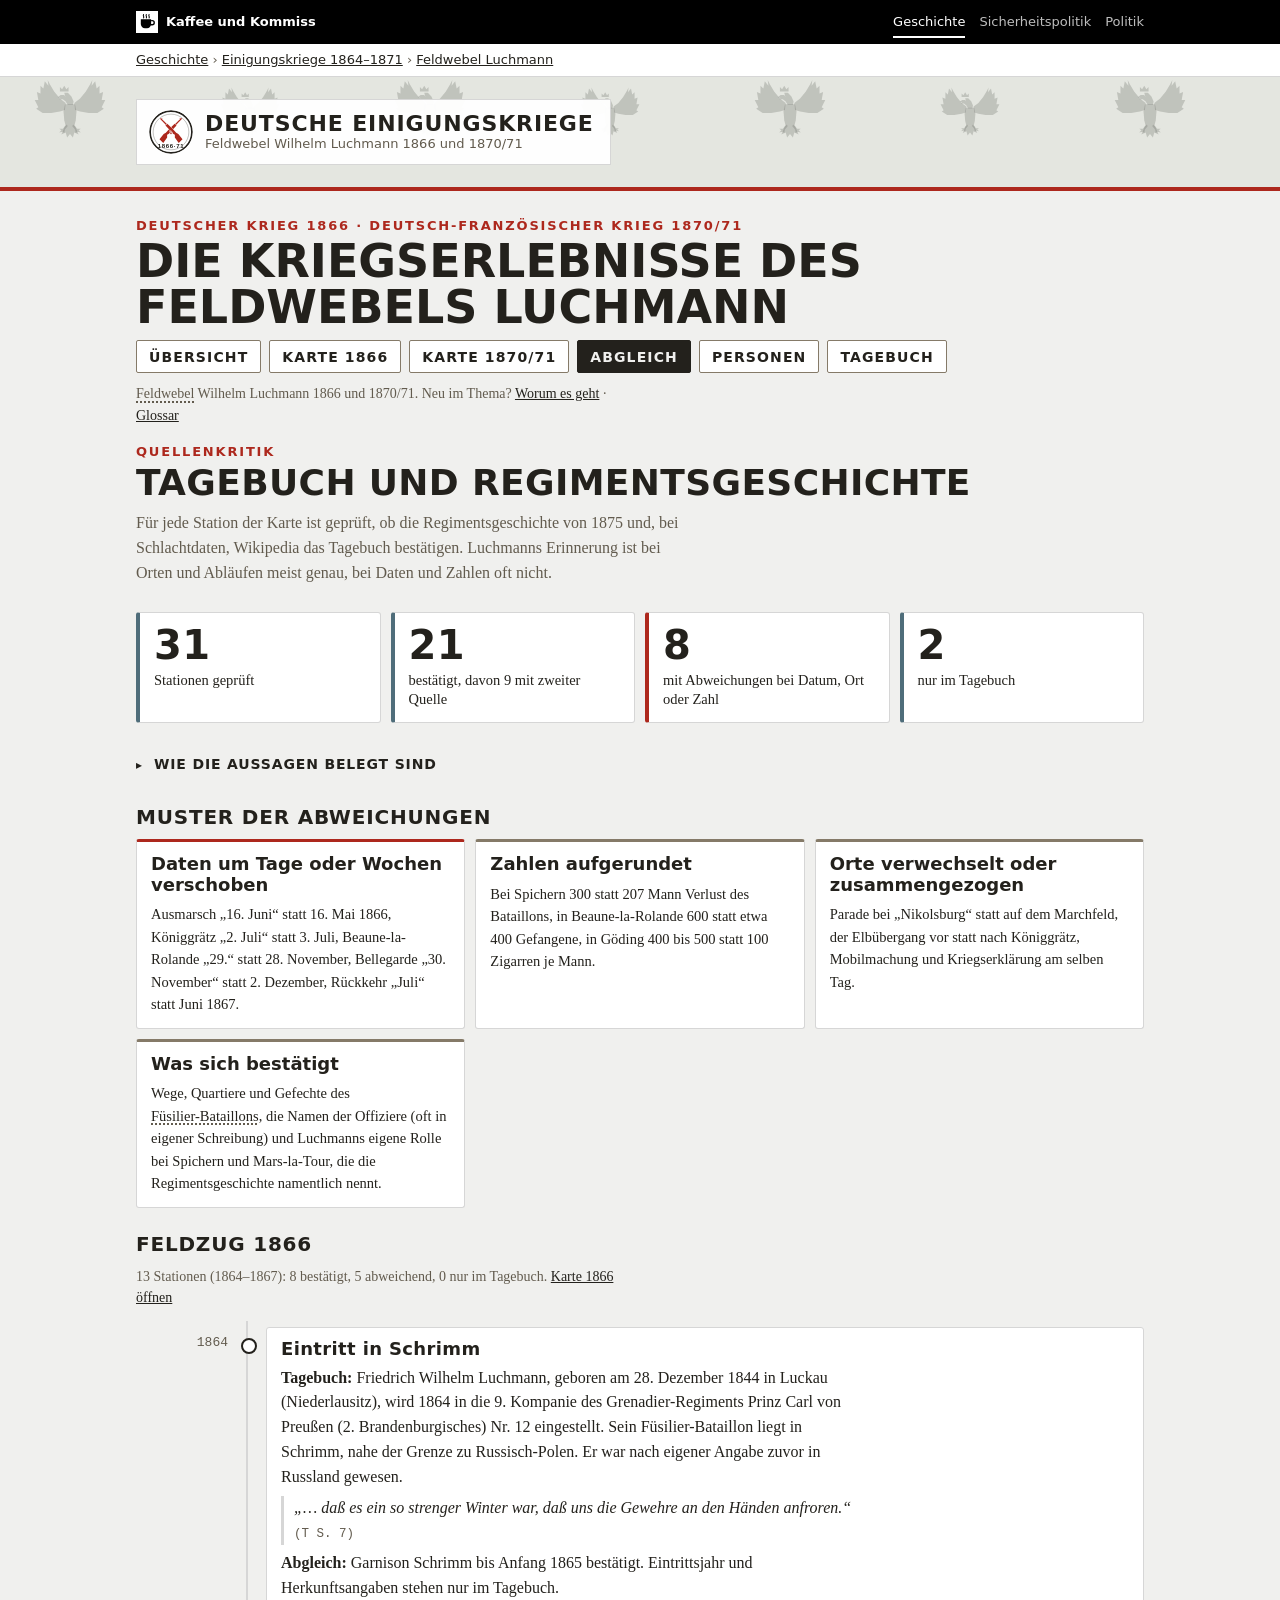
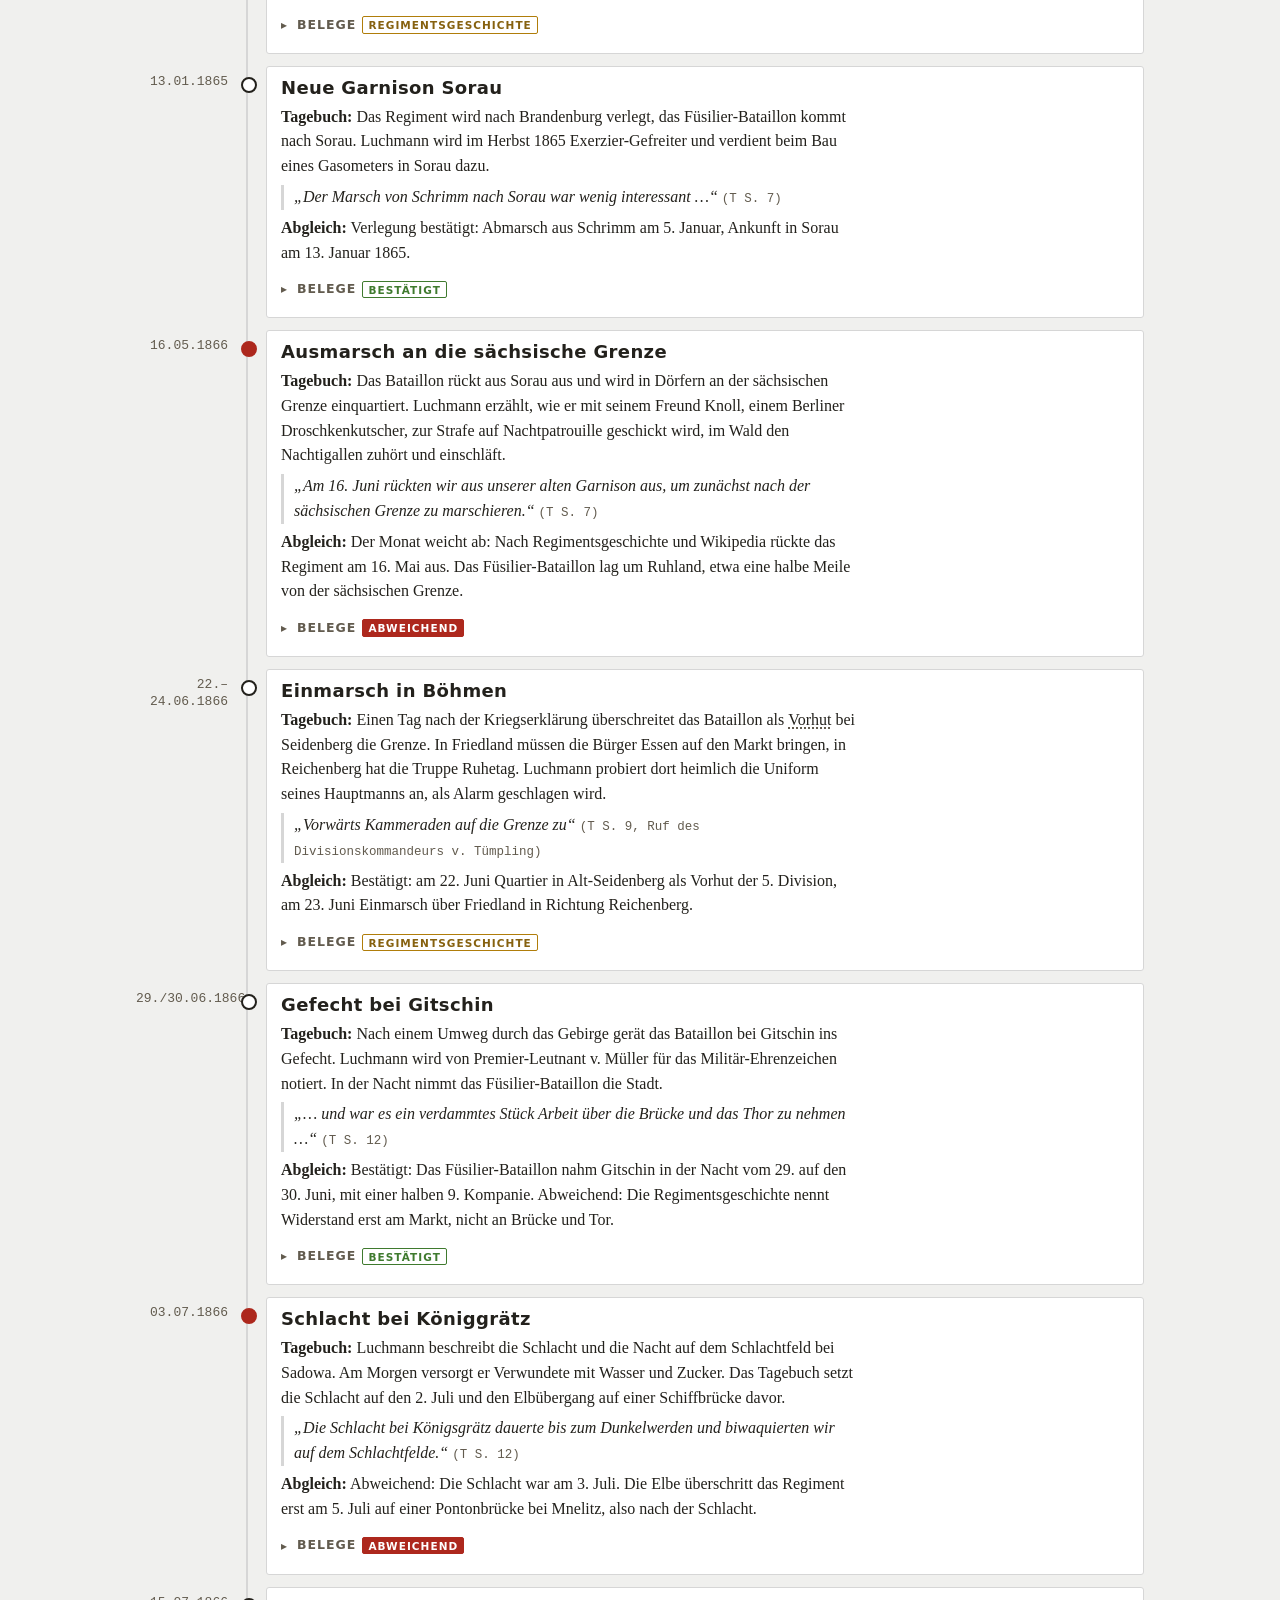
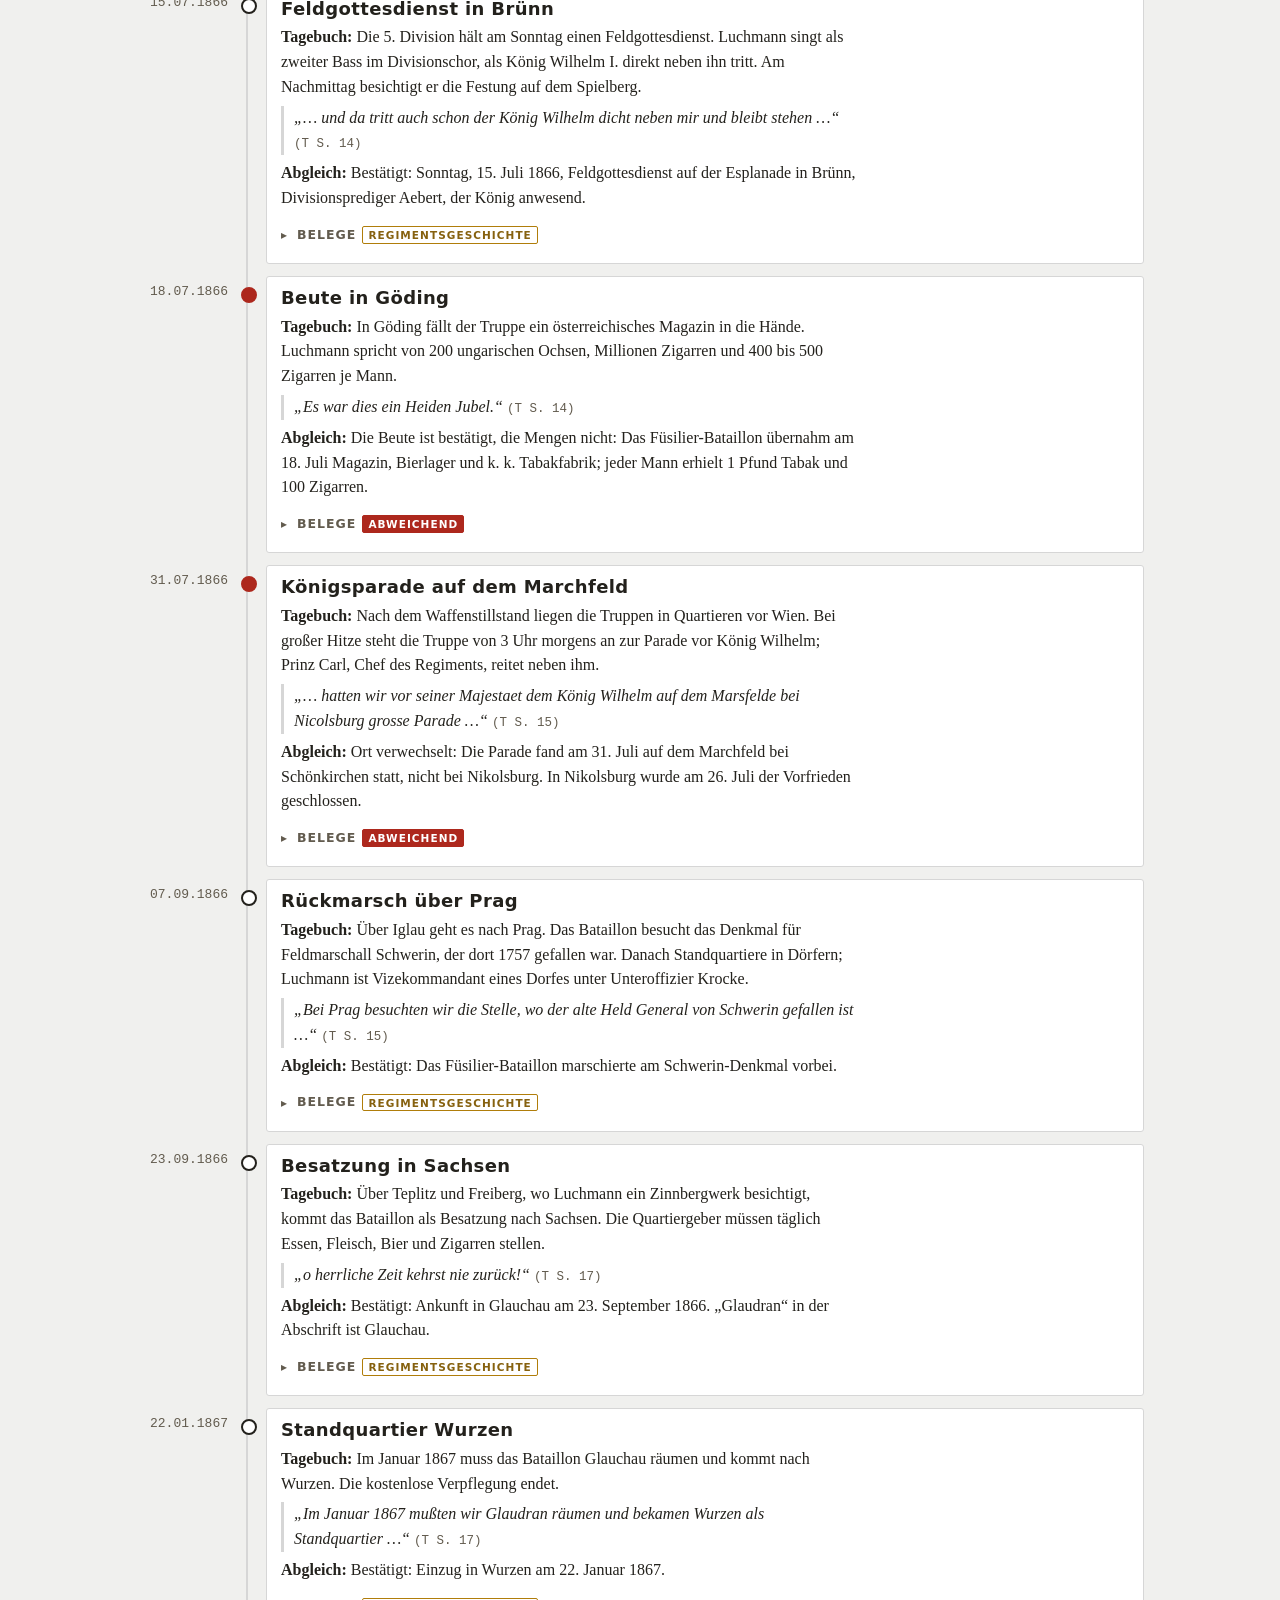
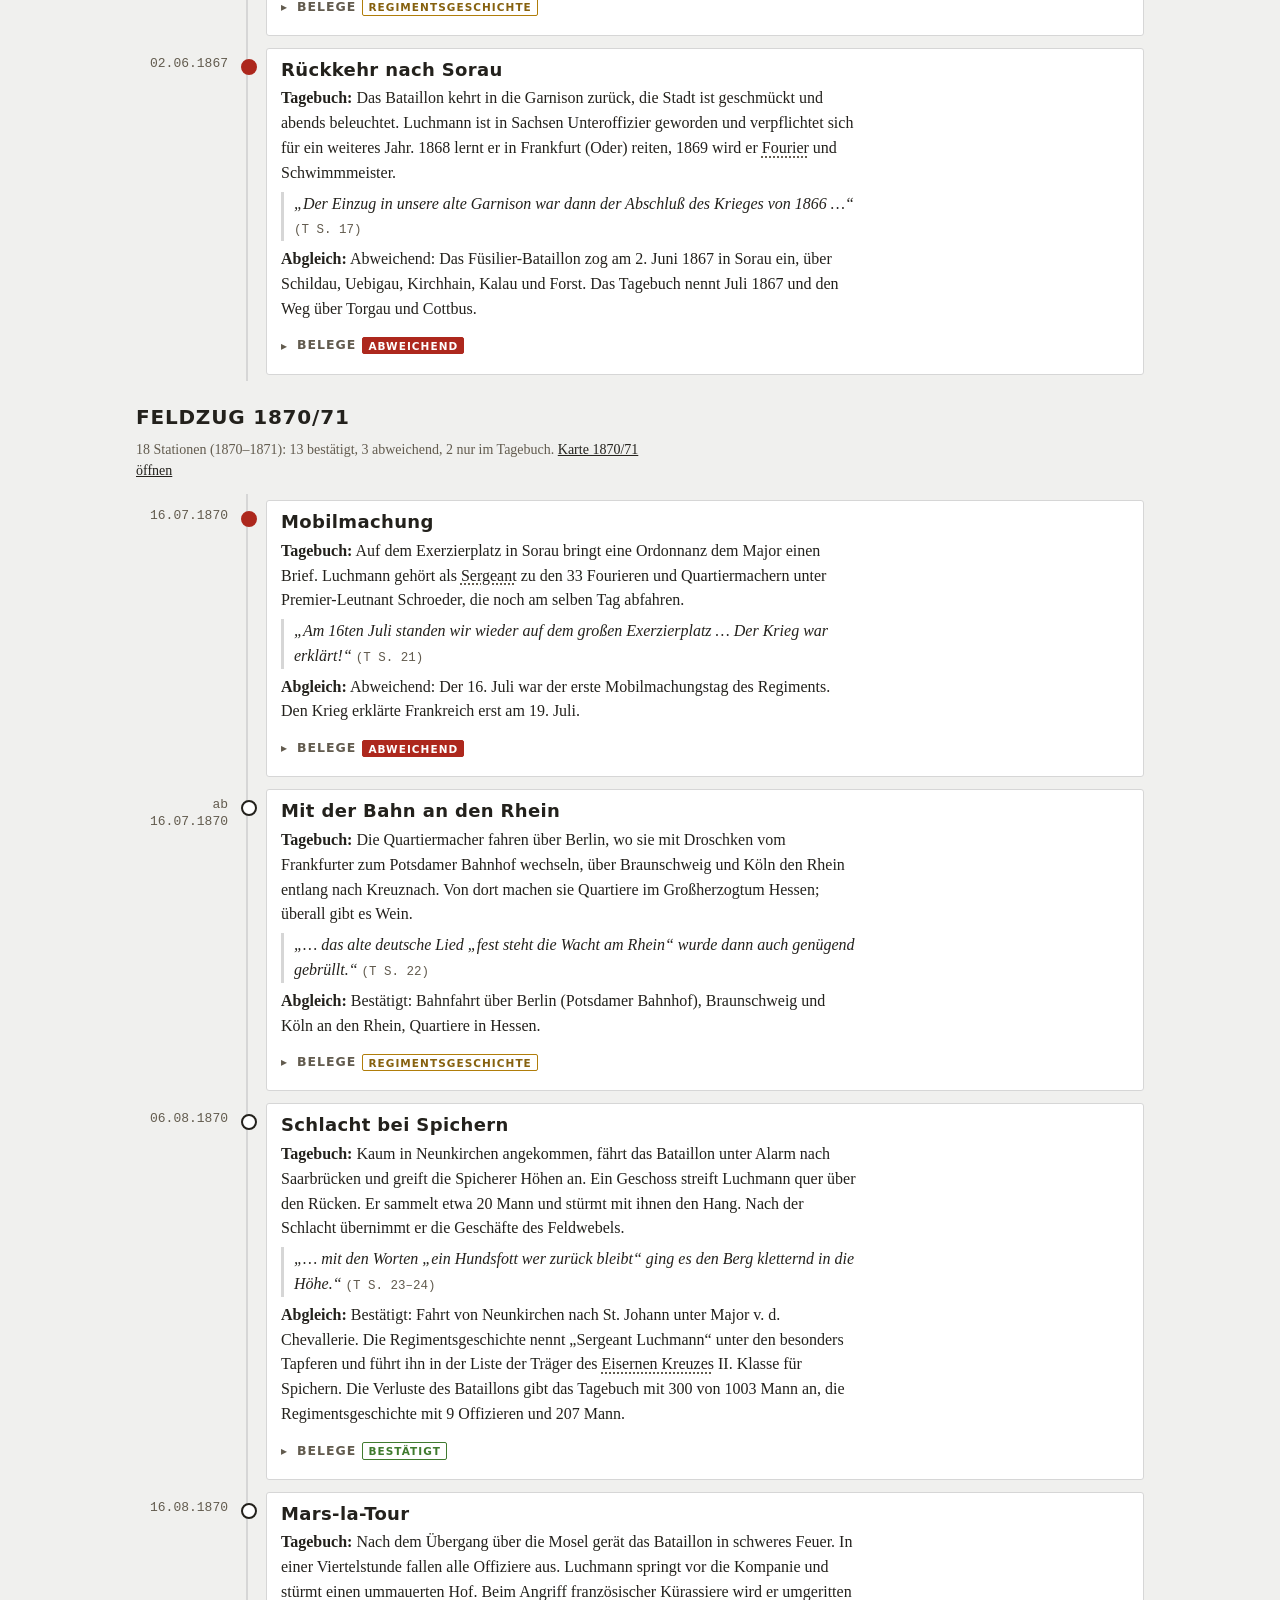
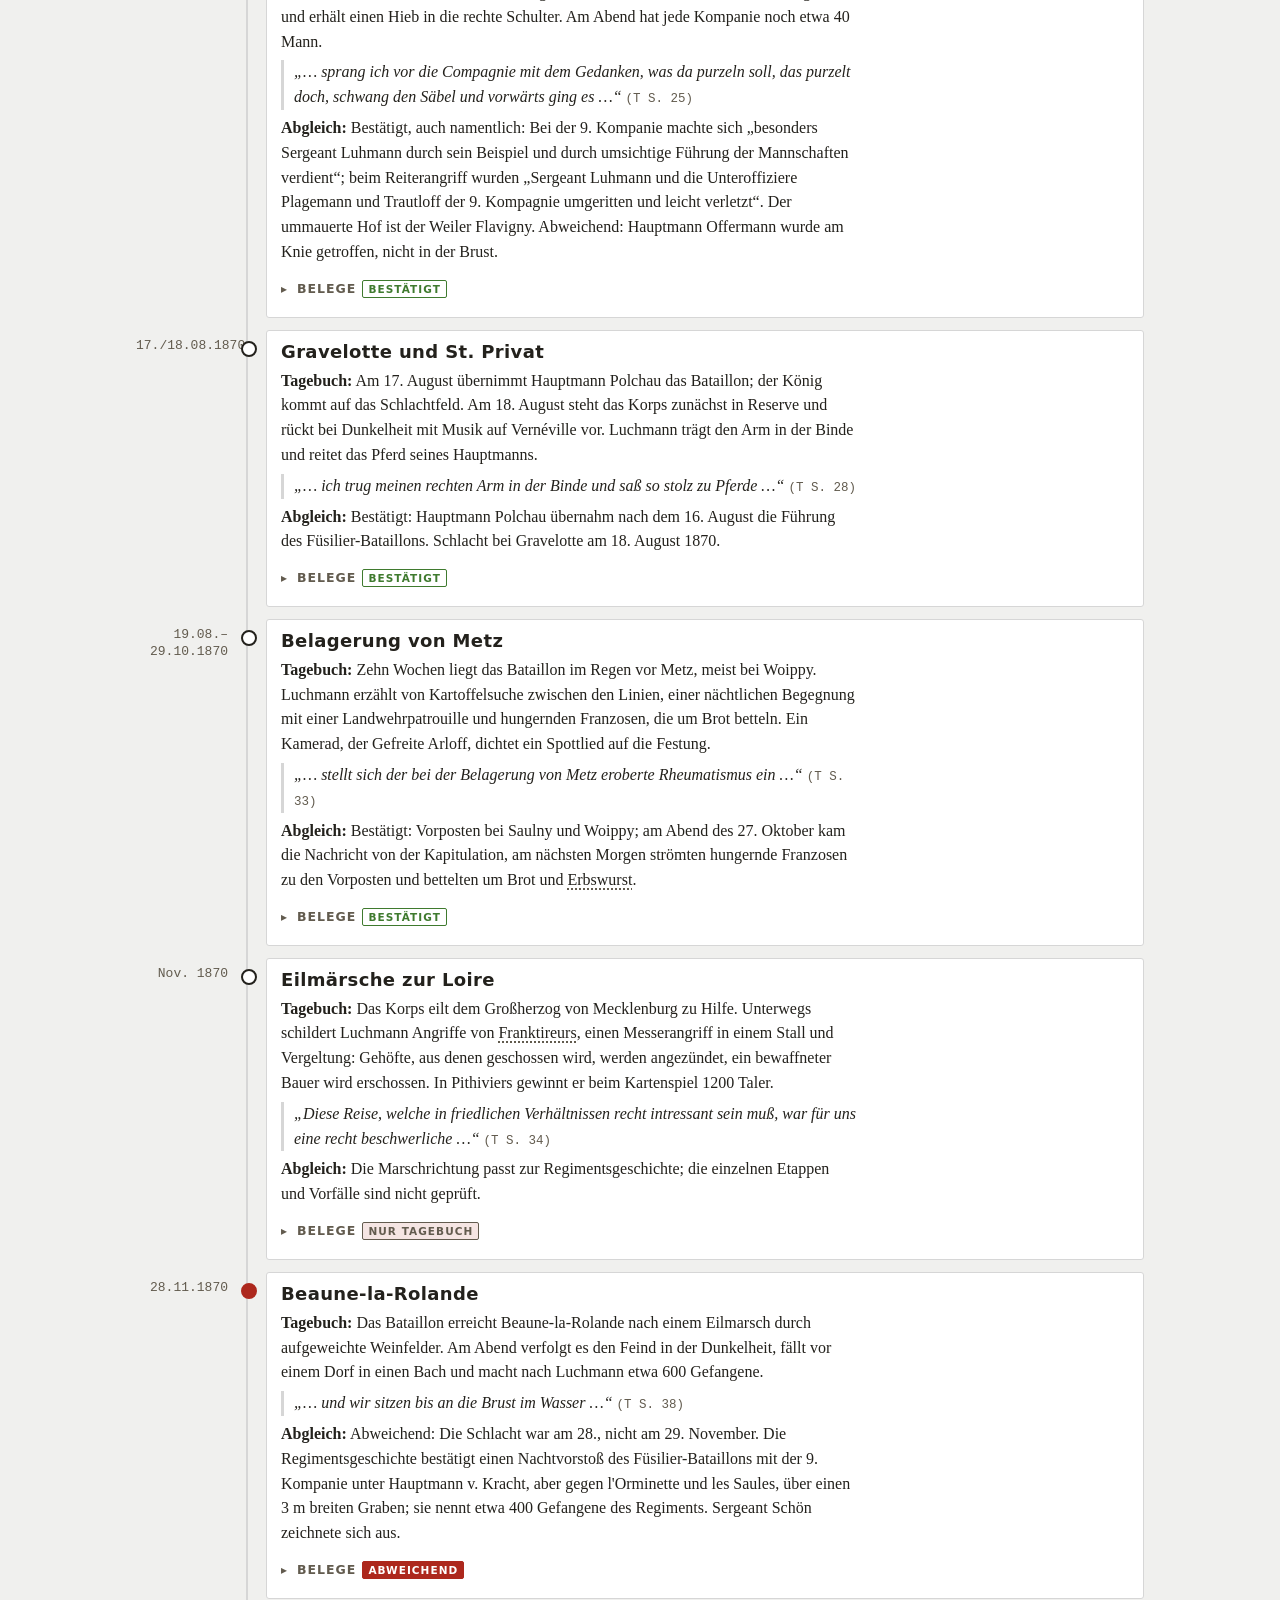
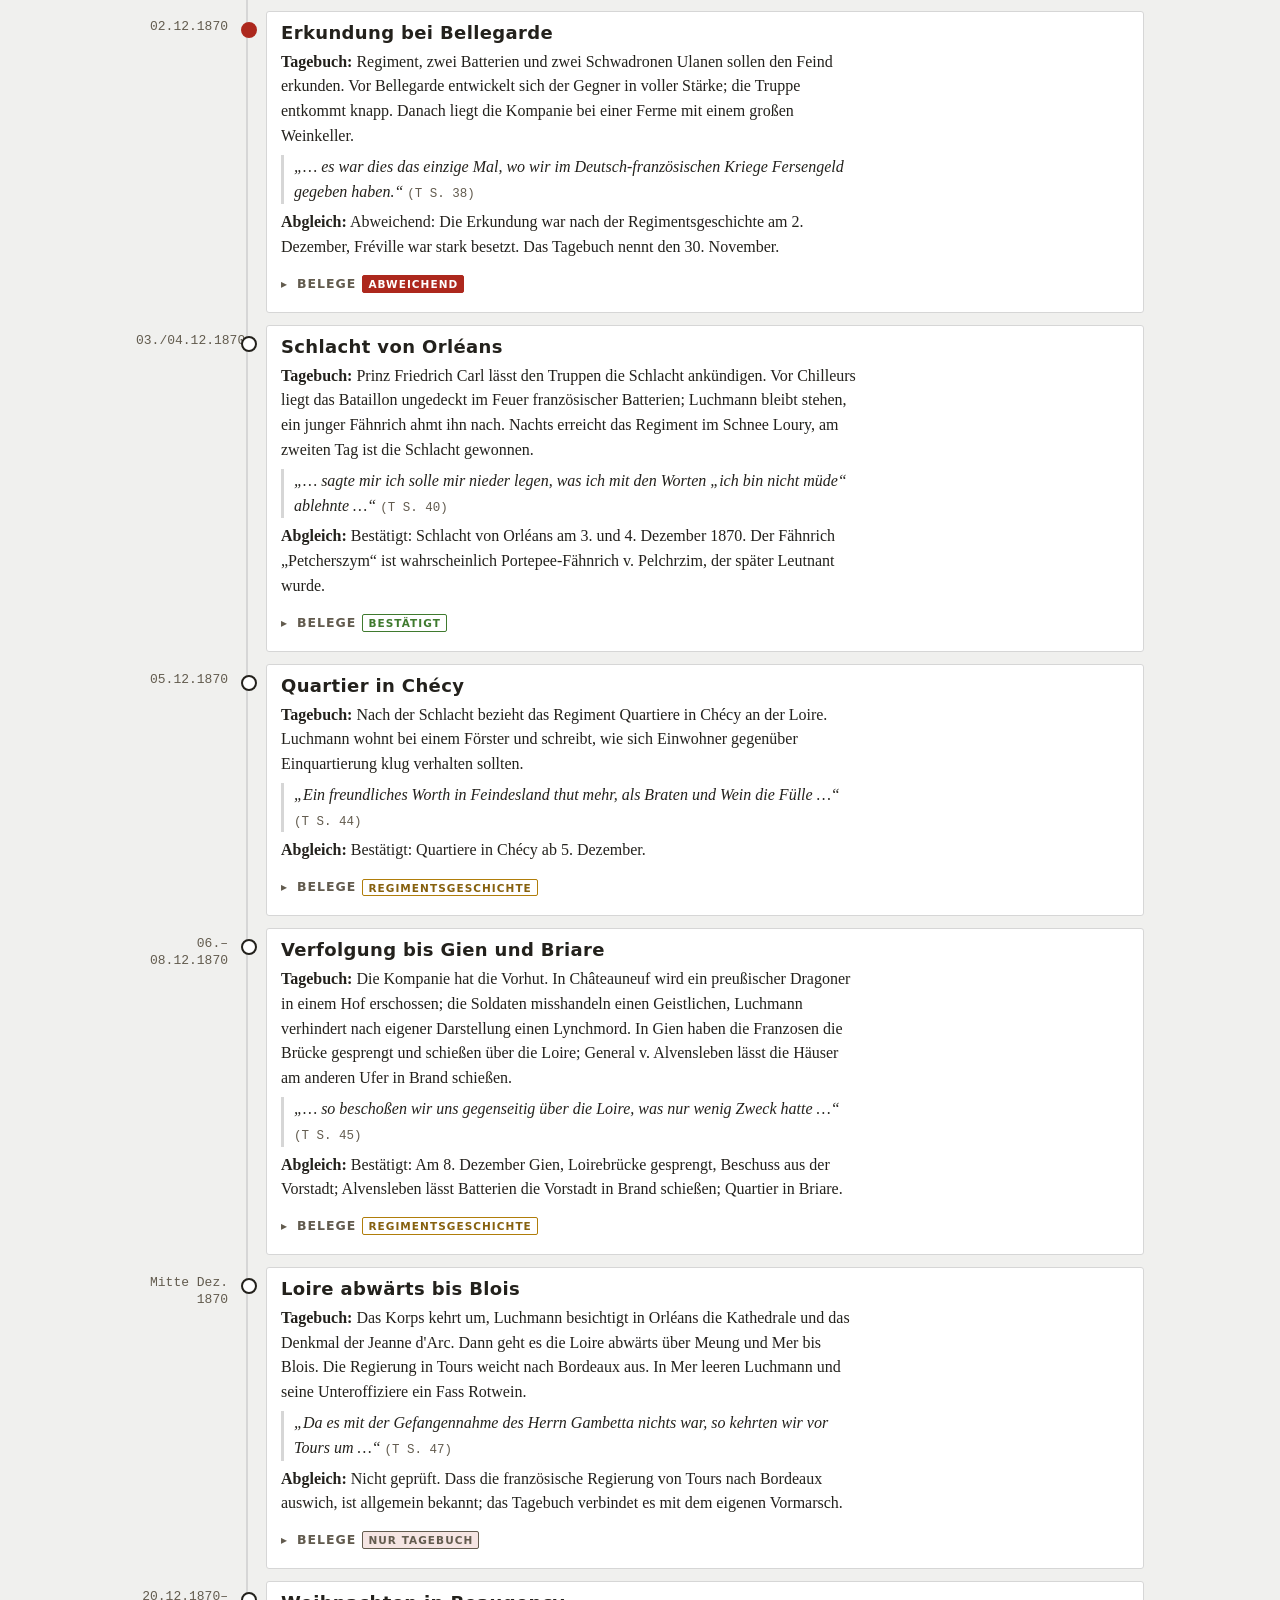
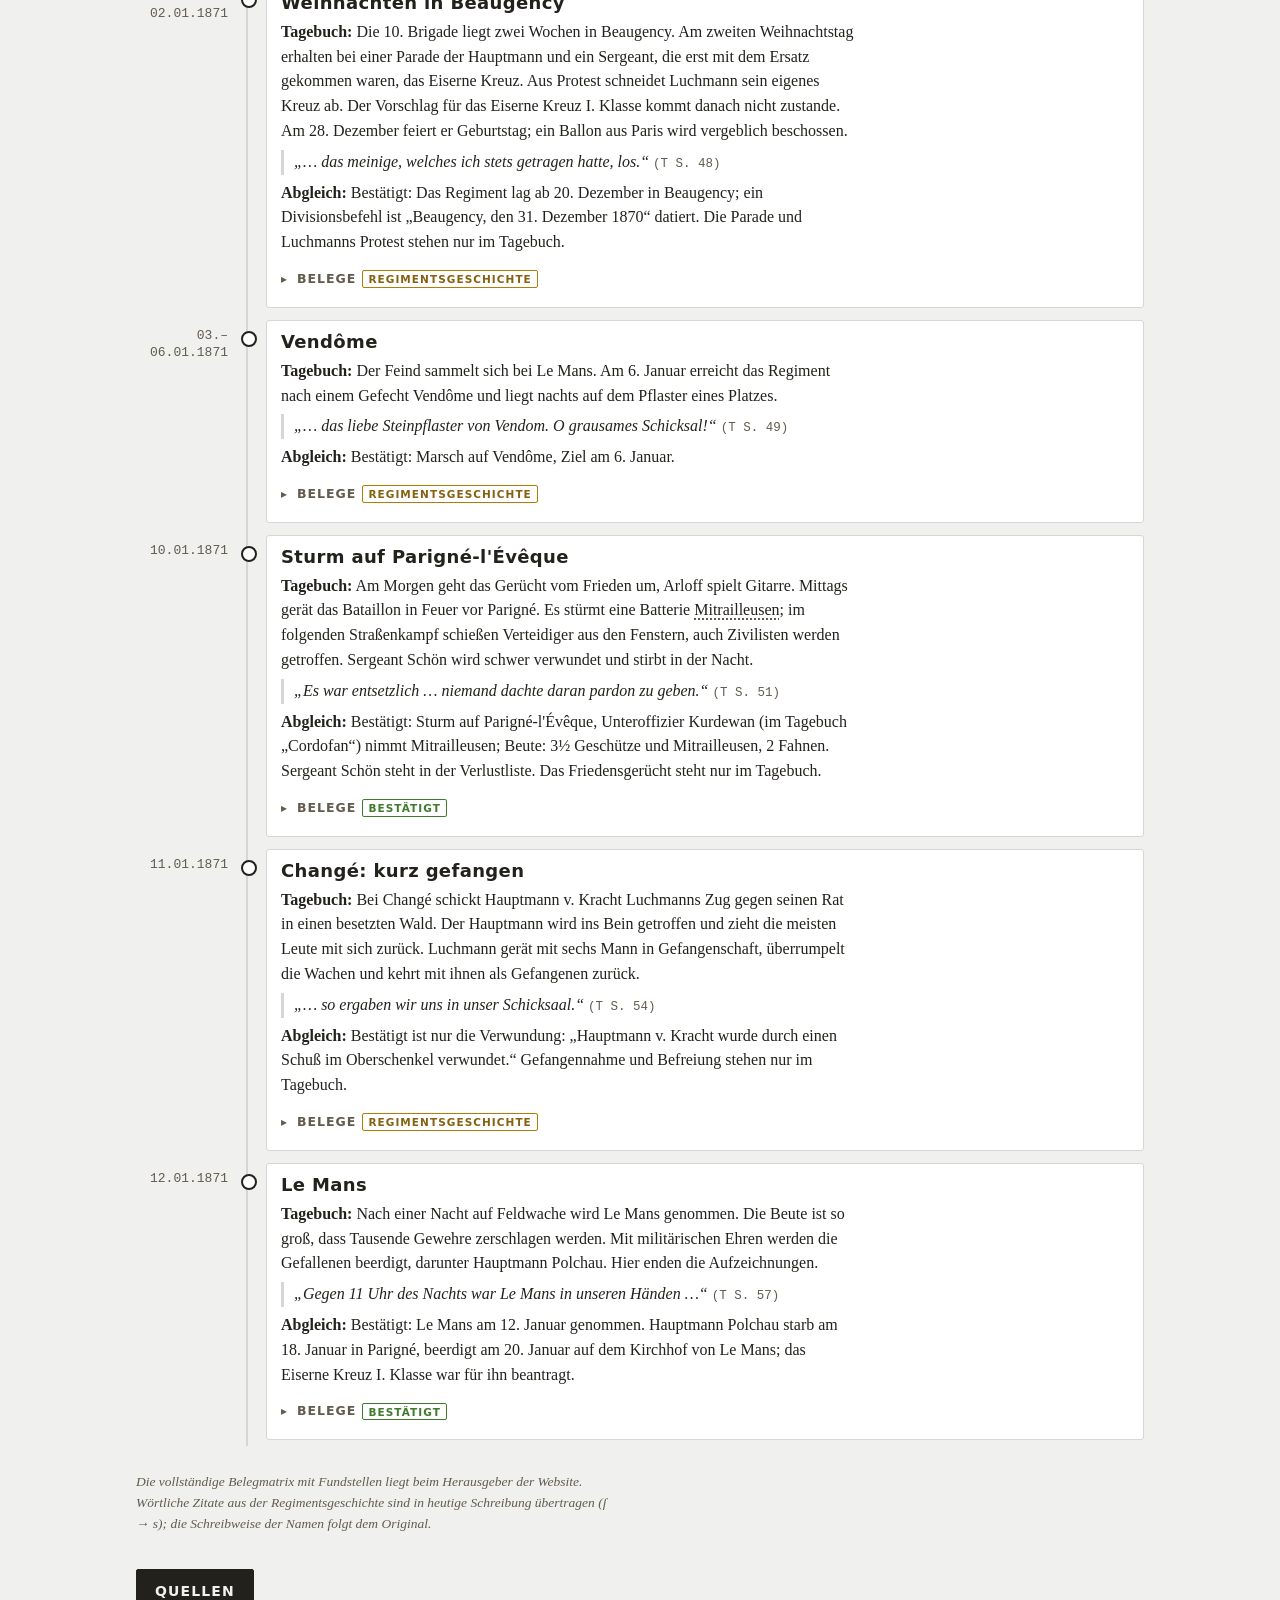
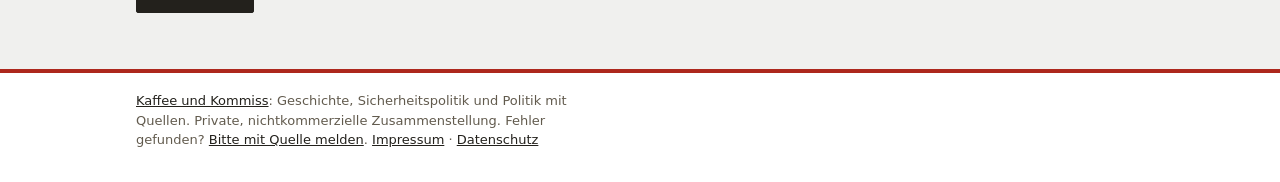
==== commit 2f6c667f: "Fußzeile: Link Impressum ergänzen Co-Authored-By: Claude Opus 5.5 <noreply@anthropic.com> Claude-Ses" ====
--- a/abgleich.html
+++ b/abgleich.html
@@ -590,7 +590,7 @@
 </main>
 <script src="site.js" defer></script>
 <footer class="kk-fuss"><div class="kk-in">
-  <p><a href="https://kaffeeundkommiss.github.io/">Kaffee und Kommiss</a>: Geschichte, Sicherheitspolitik und Politik mit Quellen. Private, nichtkommerzielle Zusammenstellung. Fehler gefunden? <a href="https://kaffeeundkommiss.github.io/kontakt/">Bitte mit Quelle melden</a>. <a href="https://kaffeeundkommiss.github.io/kontakt/#datenschutz">Datenschutz</a></p>
+  <p><a href="https://kaffeeundkommiss.github.io/">Kaffee und Kommiss</a>: Geschichte, Sicherheitspolitik und Politik mit Quellen. Private, nichtkommerzielle Zusammenstellung. Fehler gefunden? <a href="https://kaffeeundkommiss.github.io/kontakt/">Bitte mit Quelle melden</a>. <a href="https://kaffeeundkommiss.github.io/kontakt/#impressum">Impressum</a> · <a href="https://kaffeeundkommiss.github.io/kontakt/#datenschutz">Datenschutz</a></p>
 </div></footer>
 </body>
 </html>
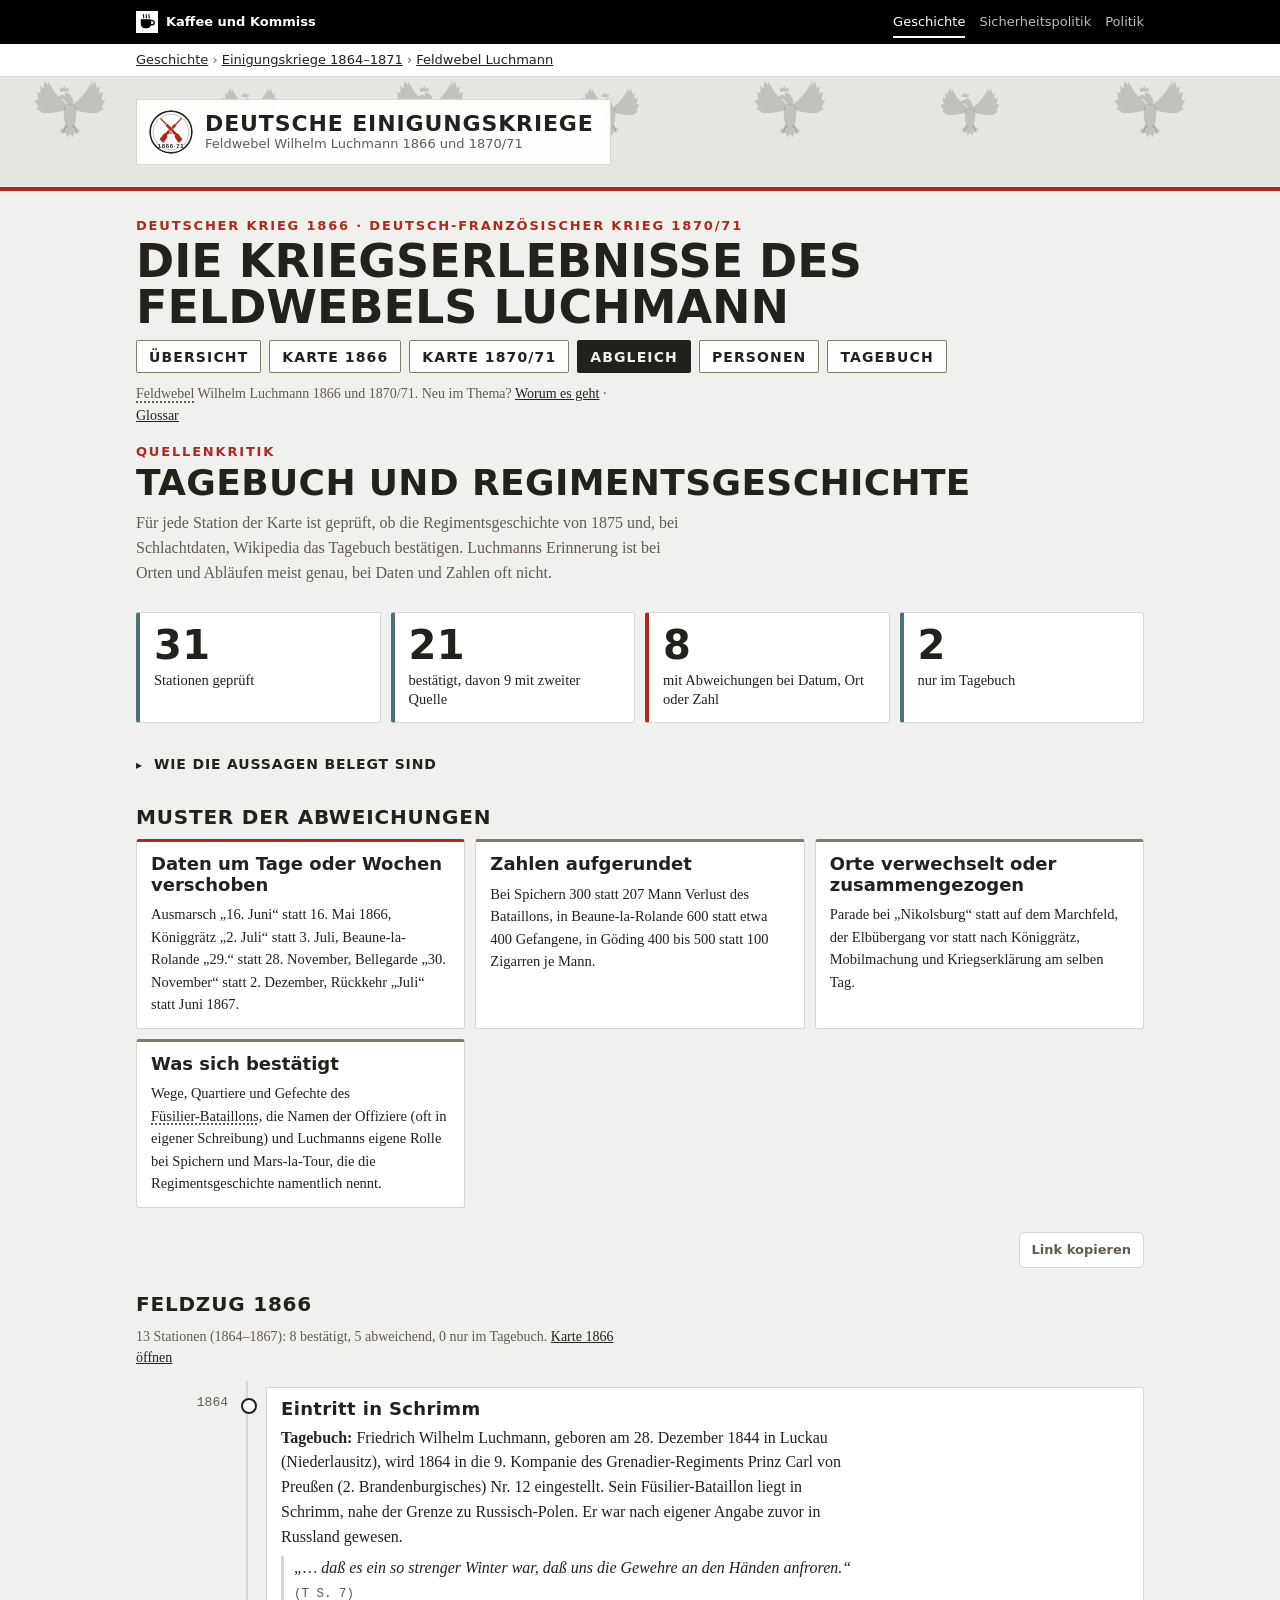
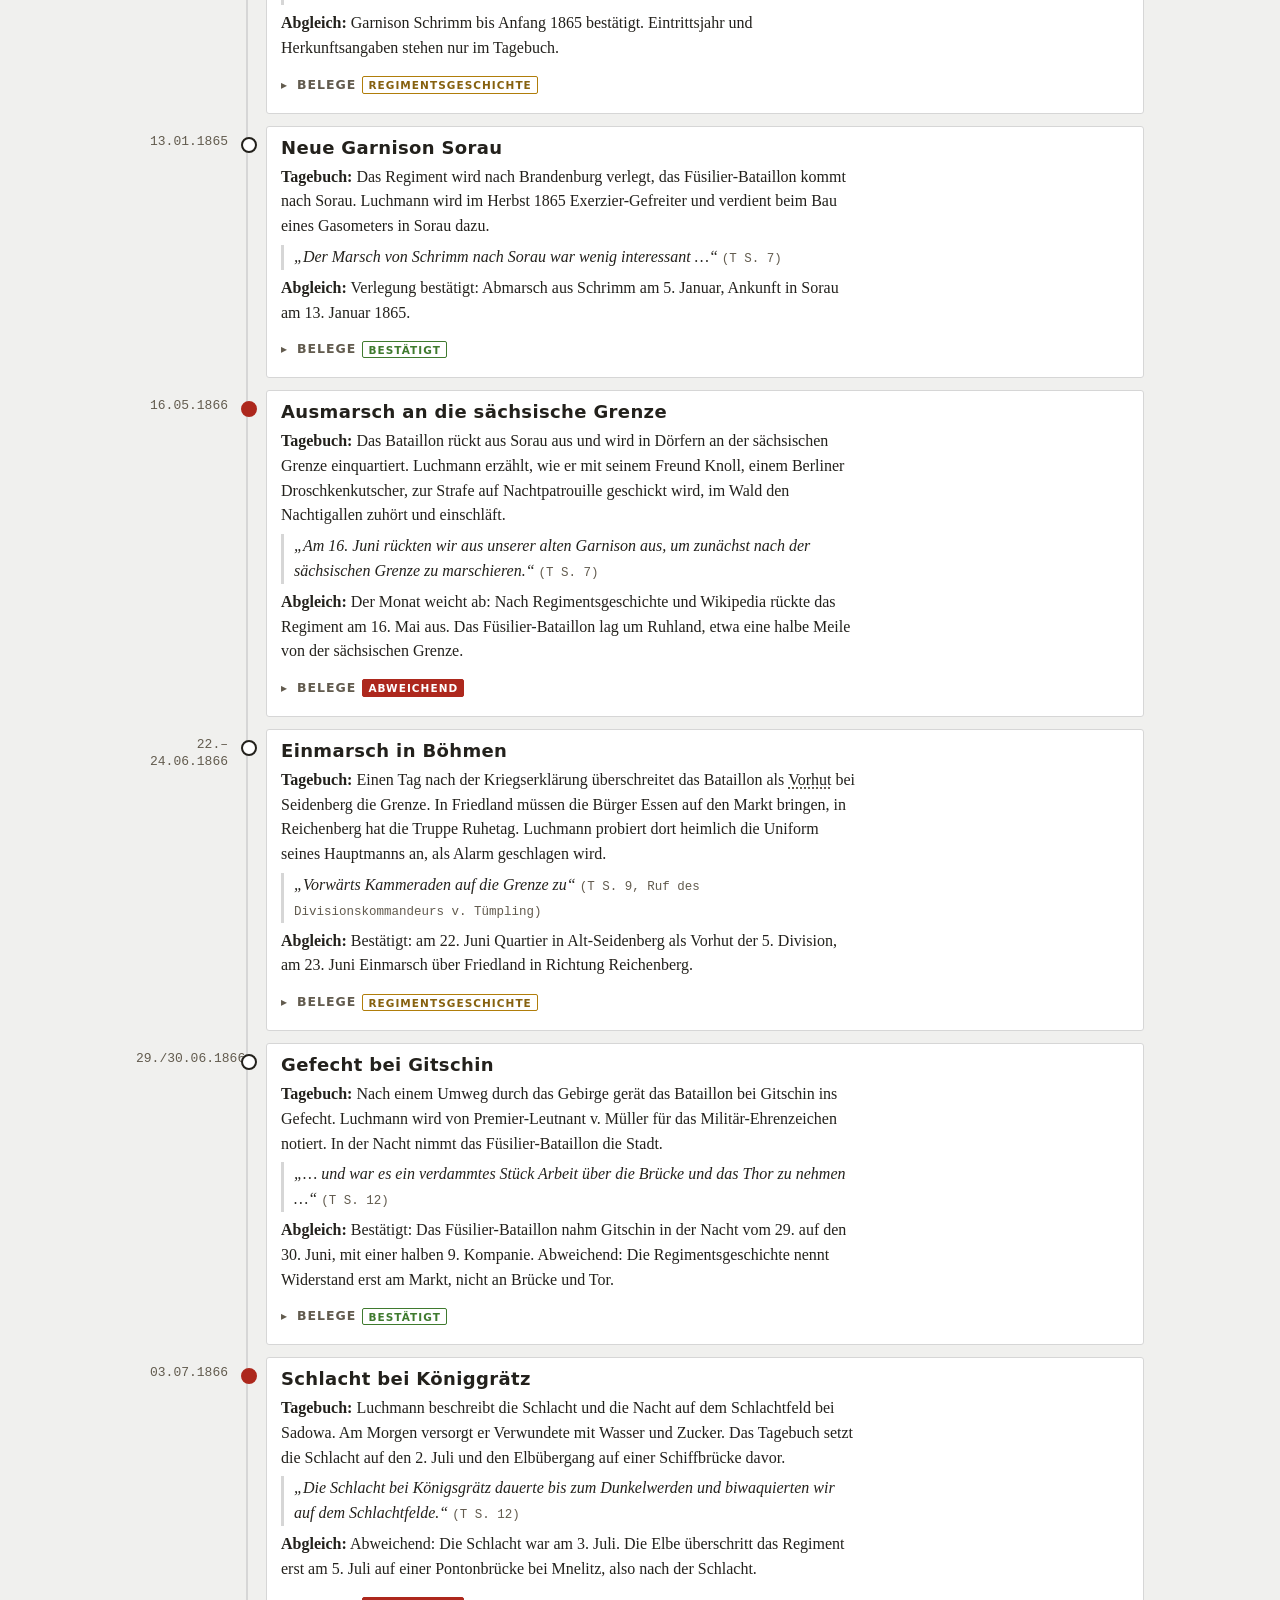
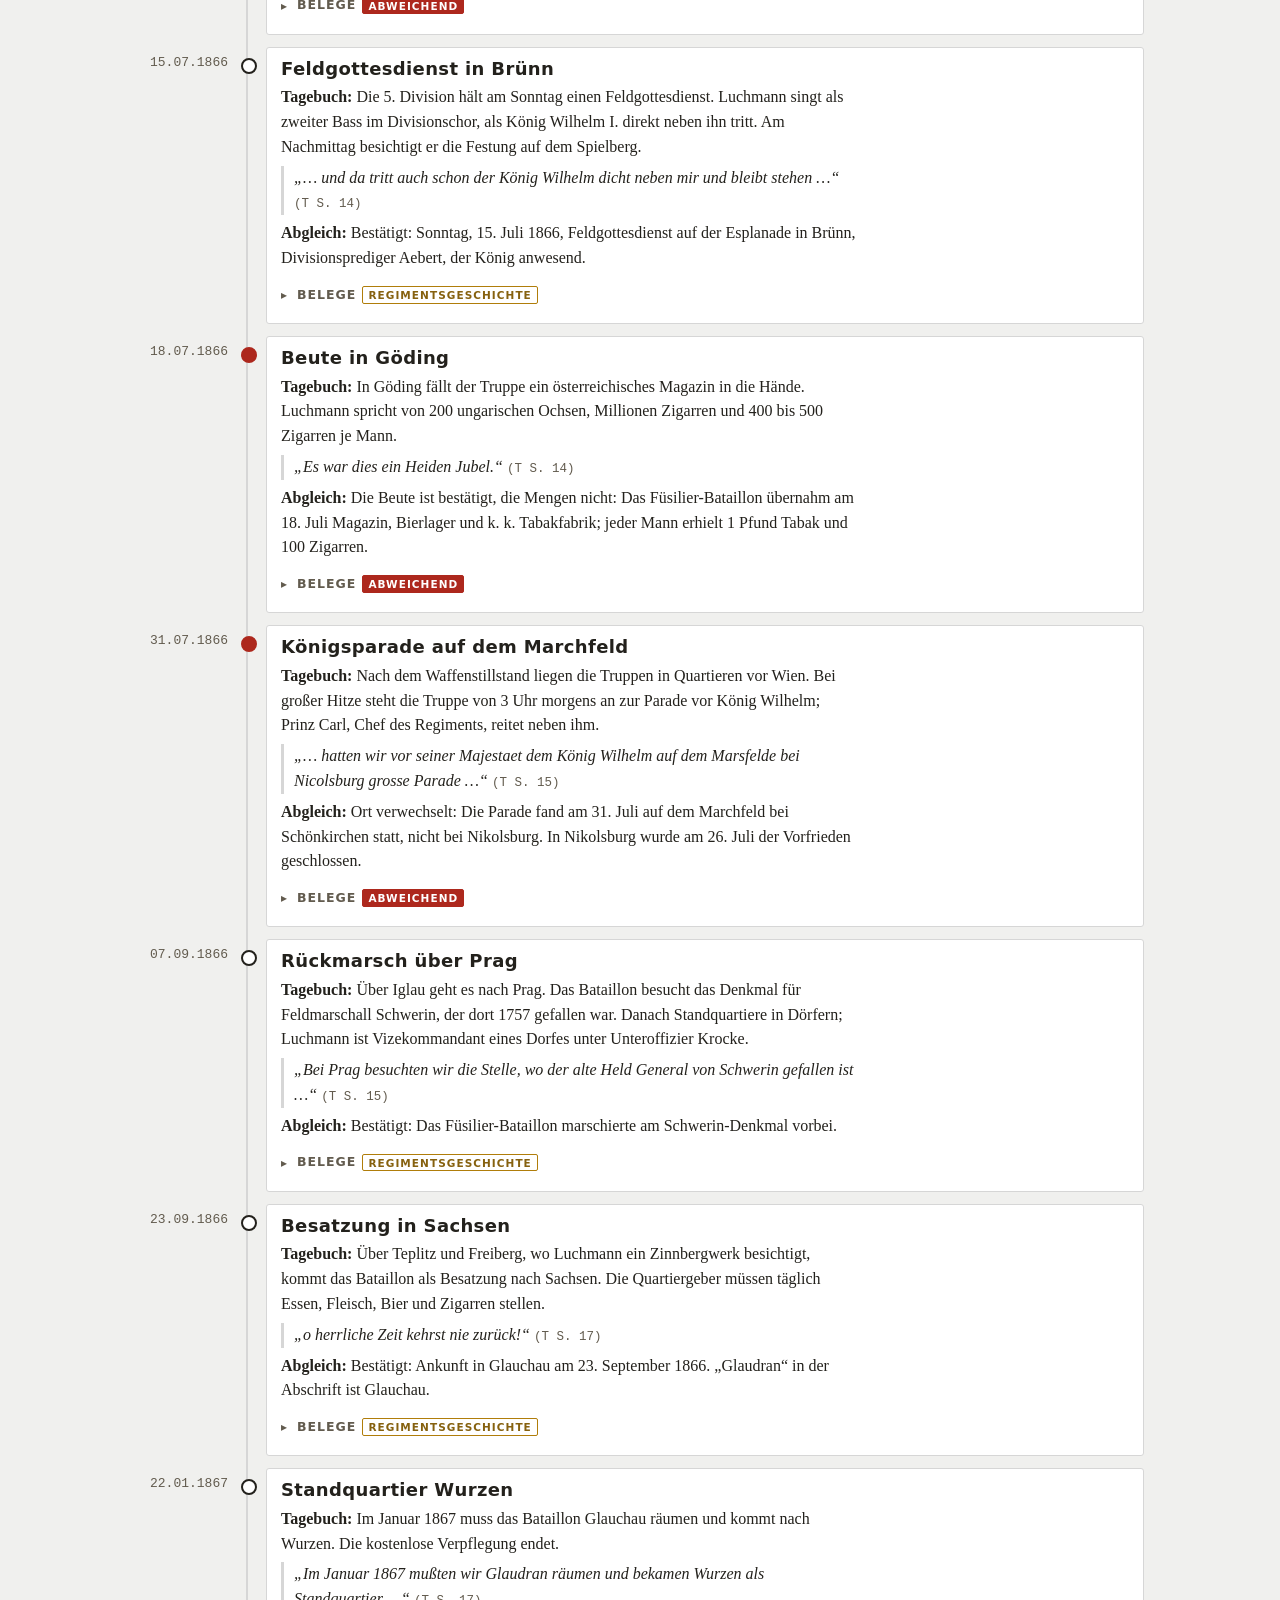
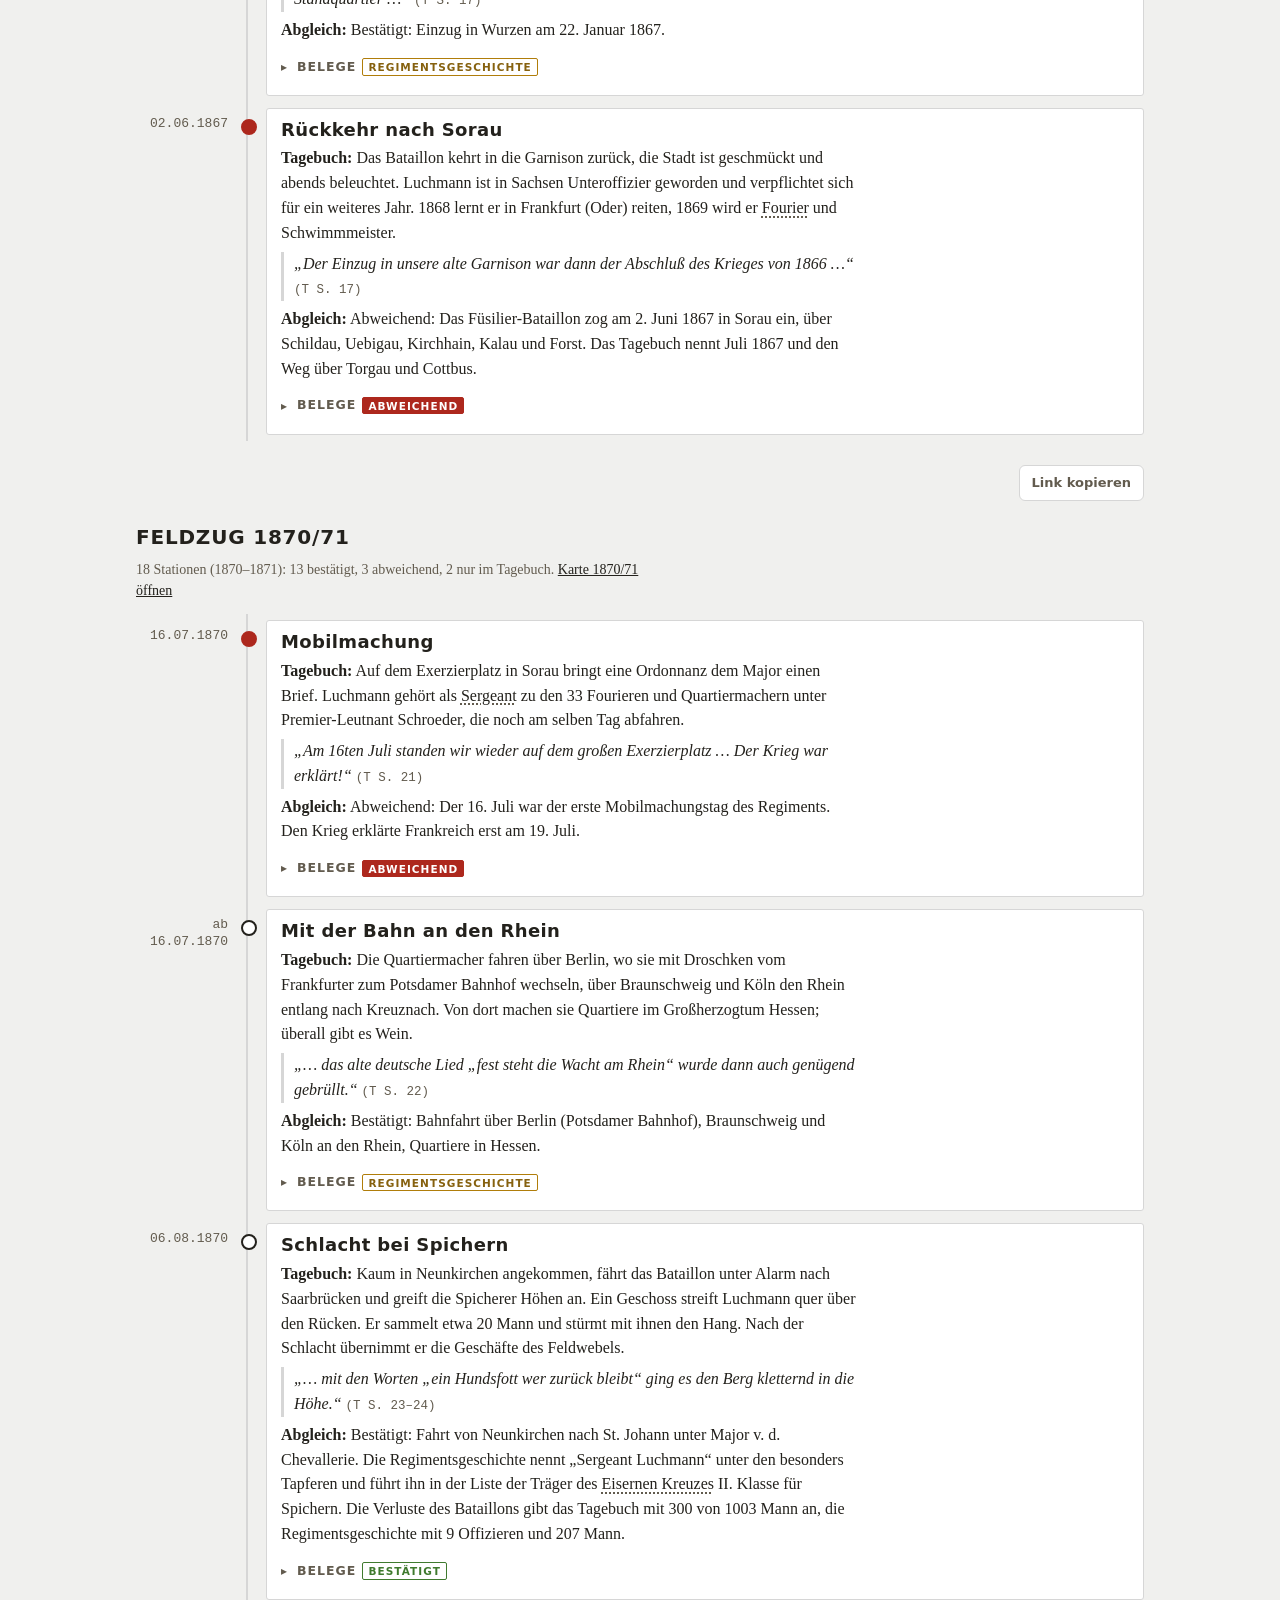
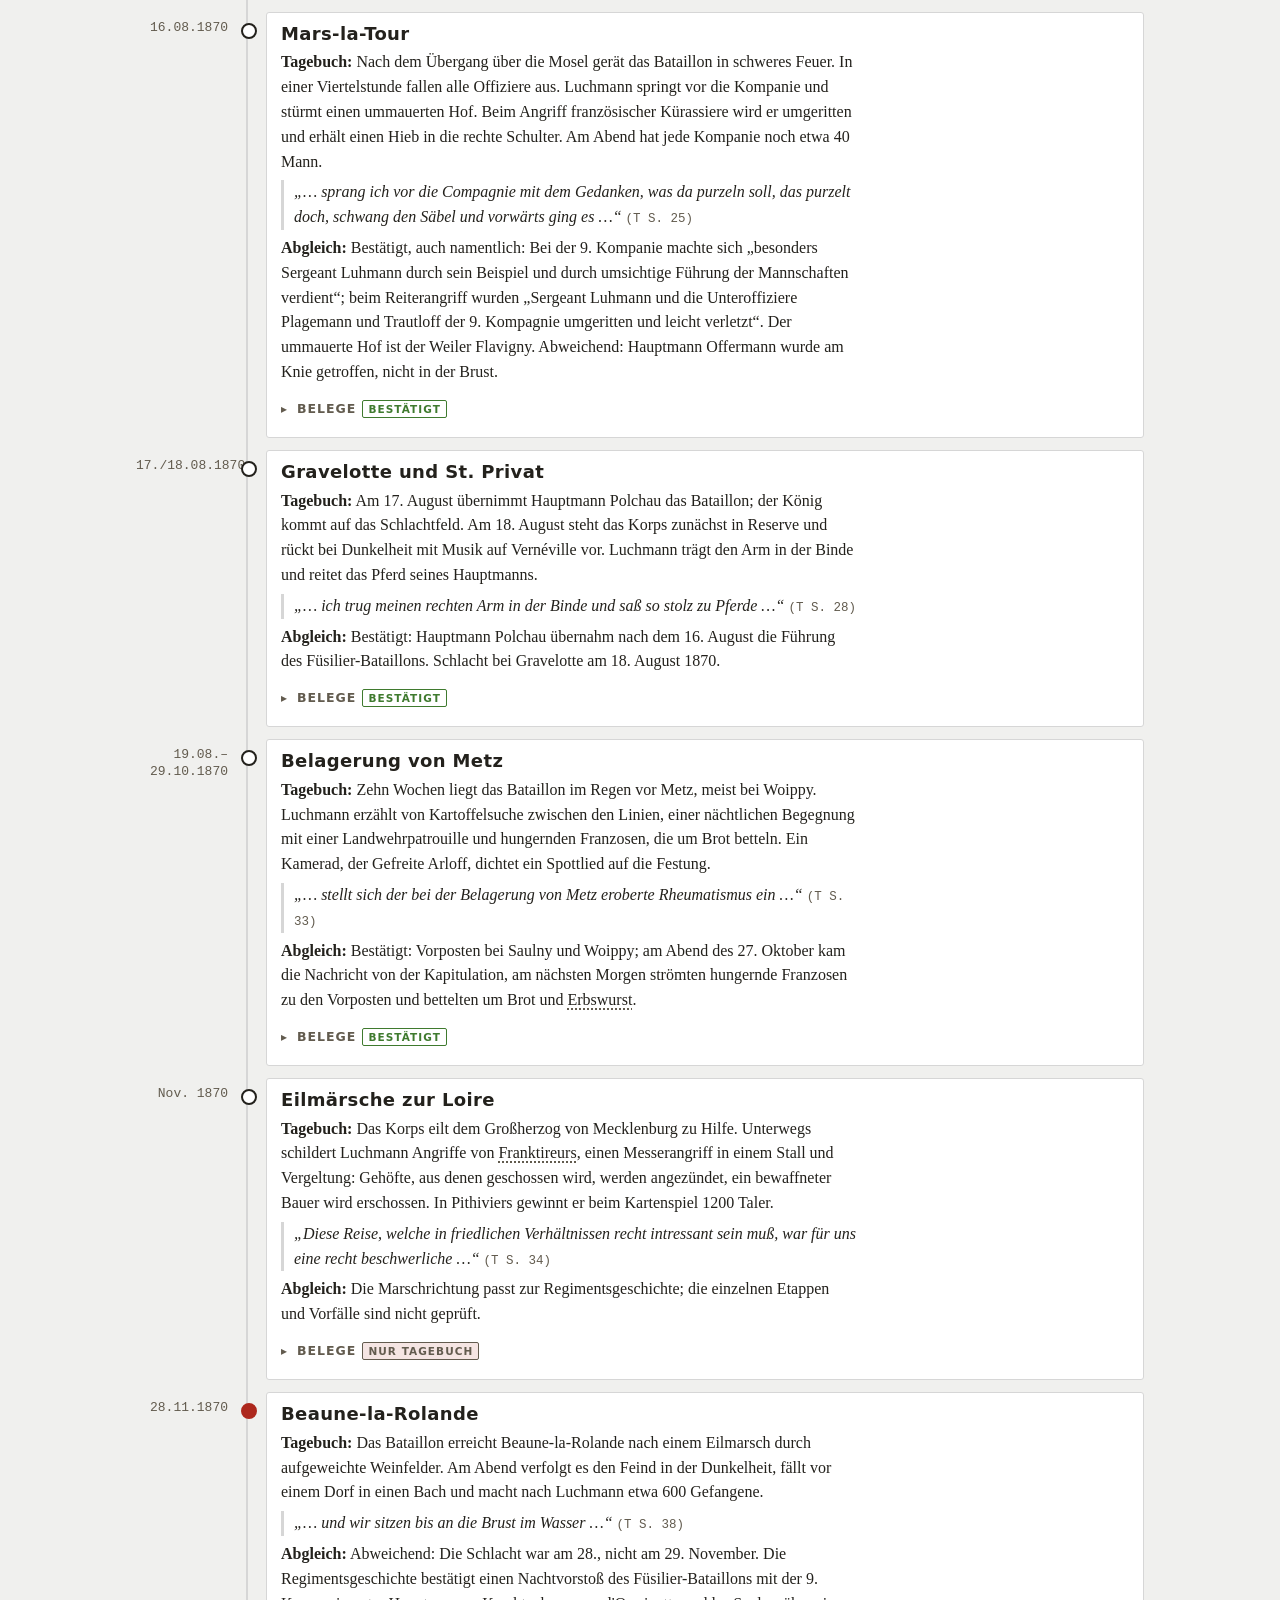
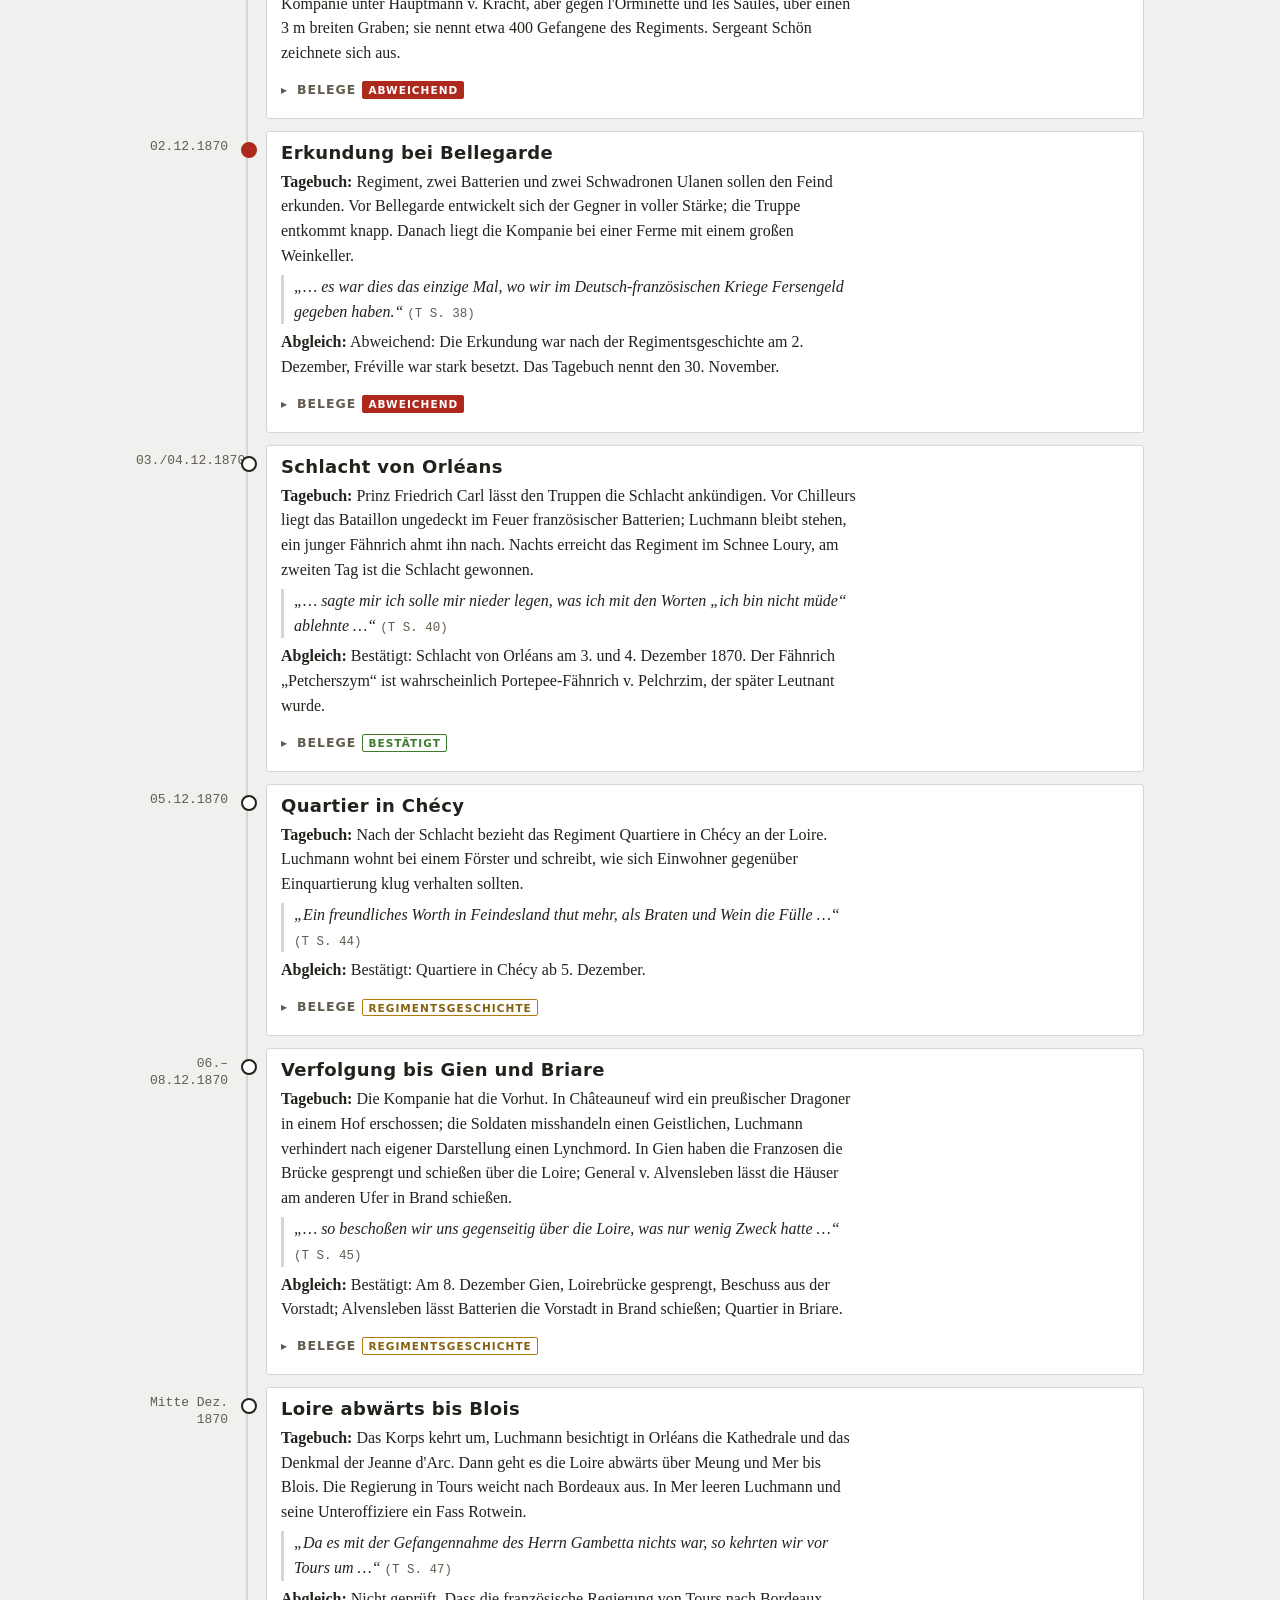
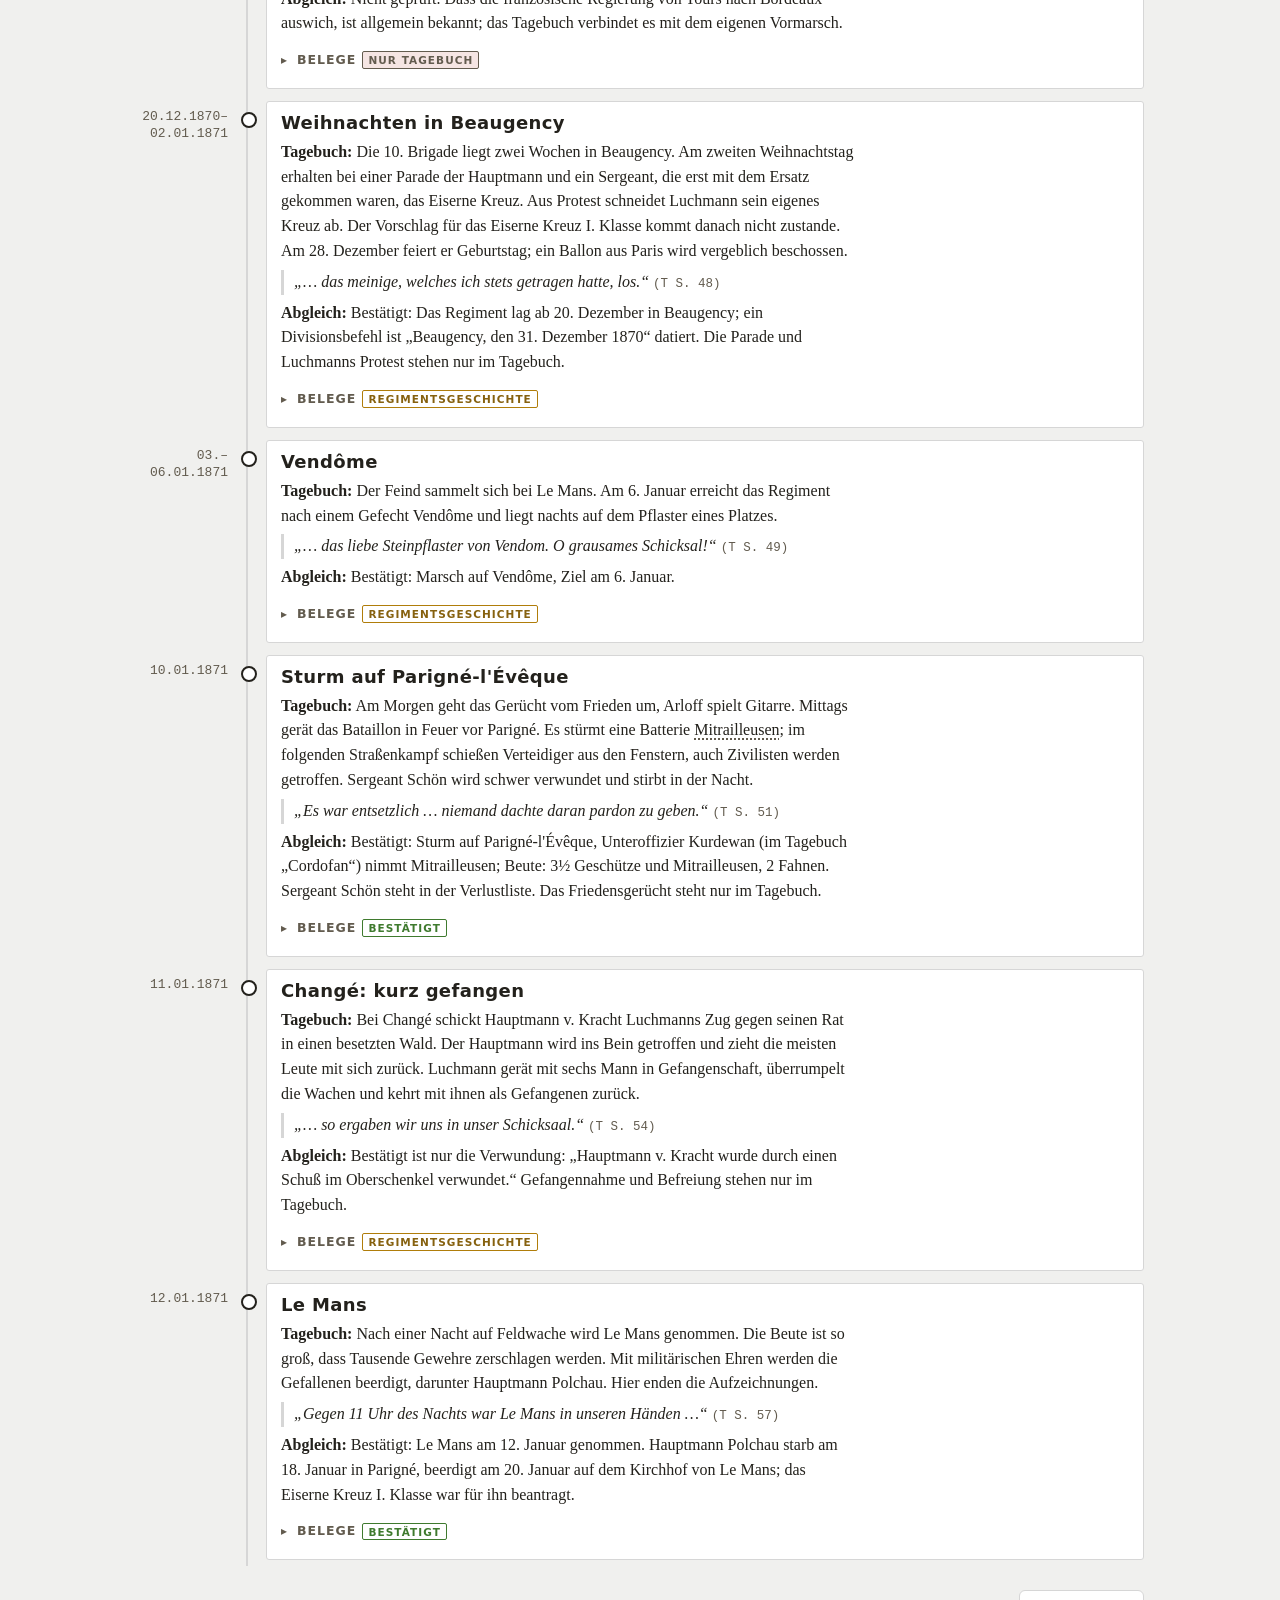
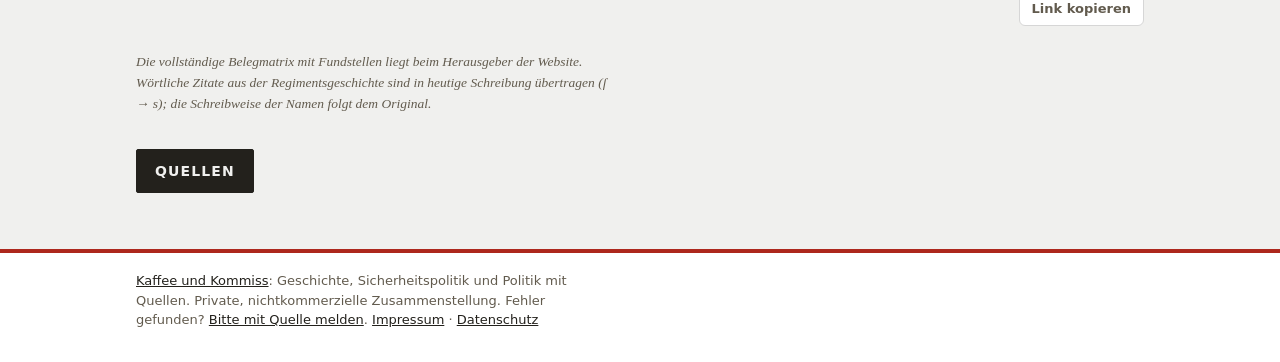
==== commit 575ec2fa: "Link teilen: „Link kopieren“ je Abschnitt wie in den Parteimonitoren Neues Skript link-teilen.js set" ====
--- a/abgleich.html
+++ b/abgleich.html
@@ -592,5 +592,6 @@
 <footer class="kk-fuss"><div class="kk-in">
   <p><a href="https://kaffeeundkommiss.github.io/">Kaffee und Kommiss</a>: Geschichte, Sicherheitspolitik und Politik mit Quellen. Private, nichtkommerzielle Zusammenstellung. Fehler gefunden? <a href="https://kaffeeundkommiss.github.io/kontakt/">Bitte mit Quelle melden</a>. <a href="https://kaffeeundkommiss.github.io/kontakt/#impressum">Impressum</a> · <a href="https://kaffeeundkommiss.github.io/kontakt/#datenschutz">Datenschutz</a></p>
 </div></footer>
+<script src="link-teilen.js?v=1" defer></script>
 </body>
 </html>
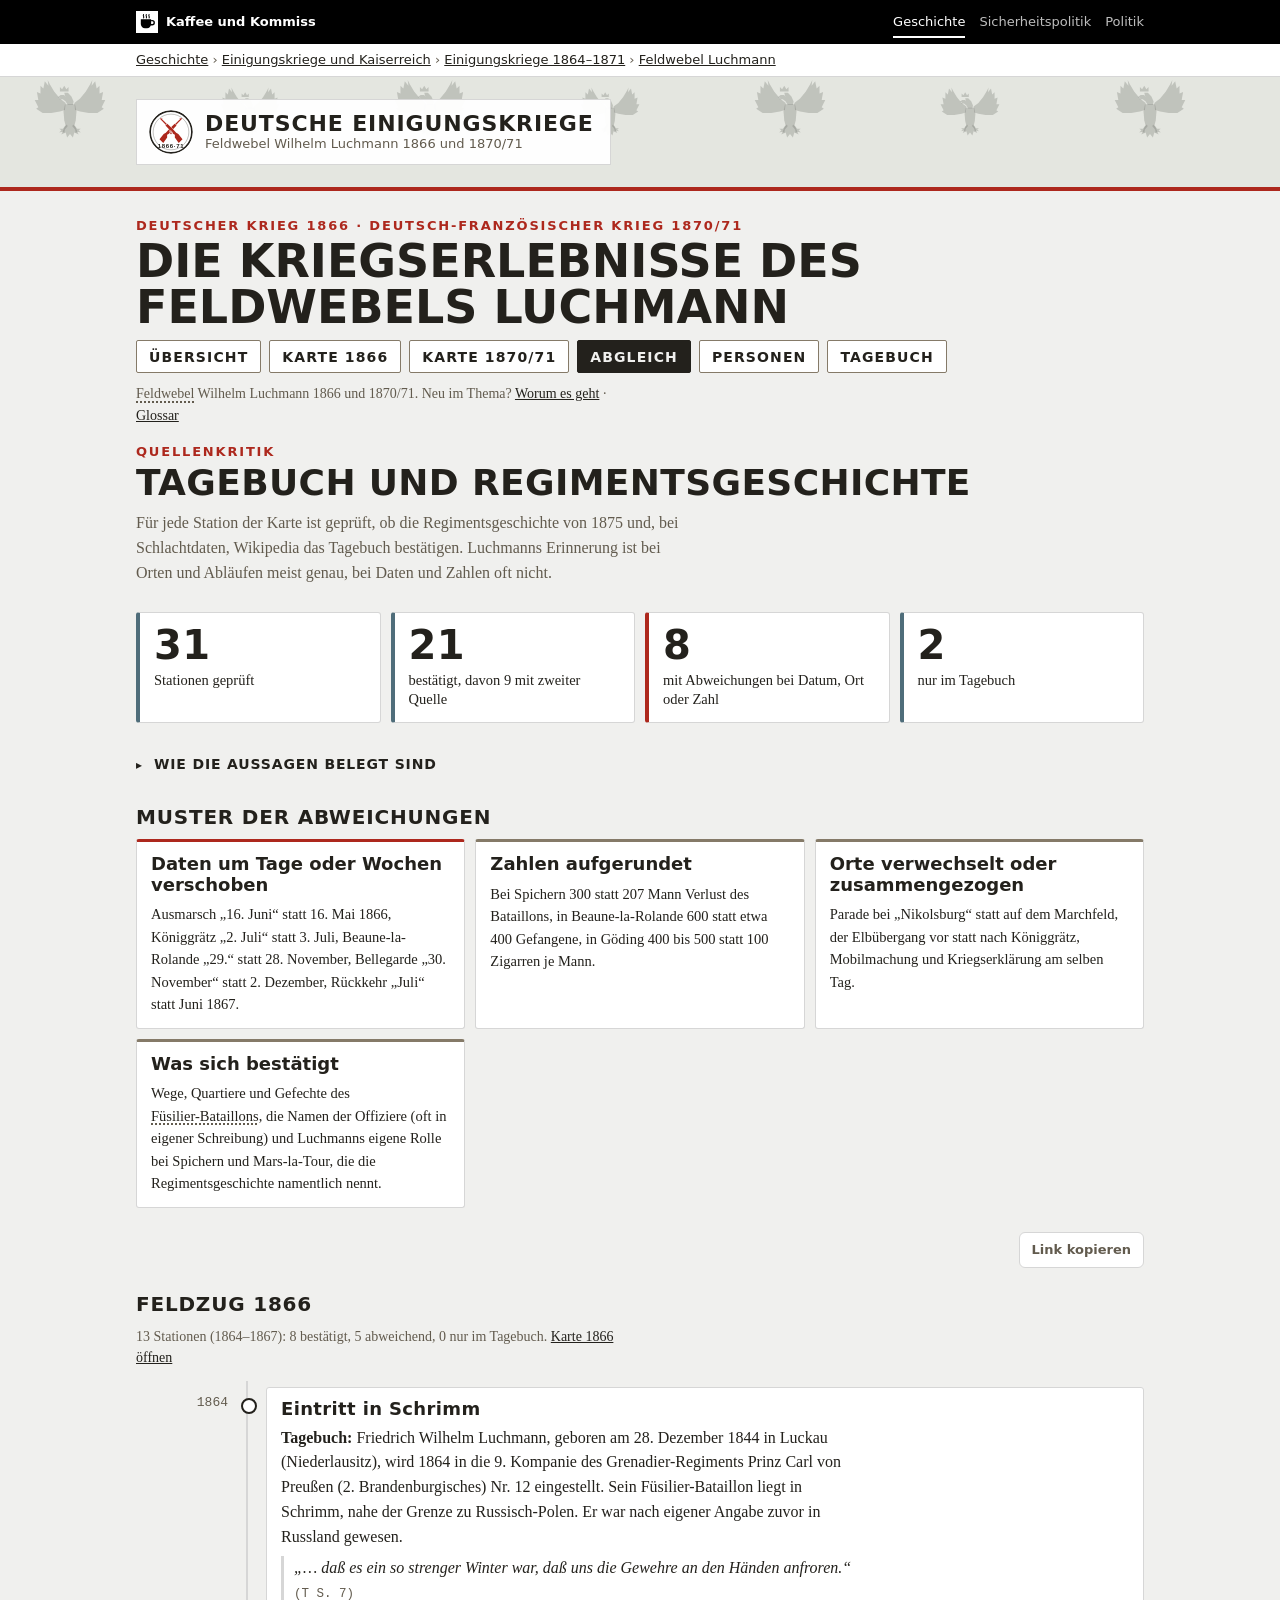
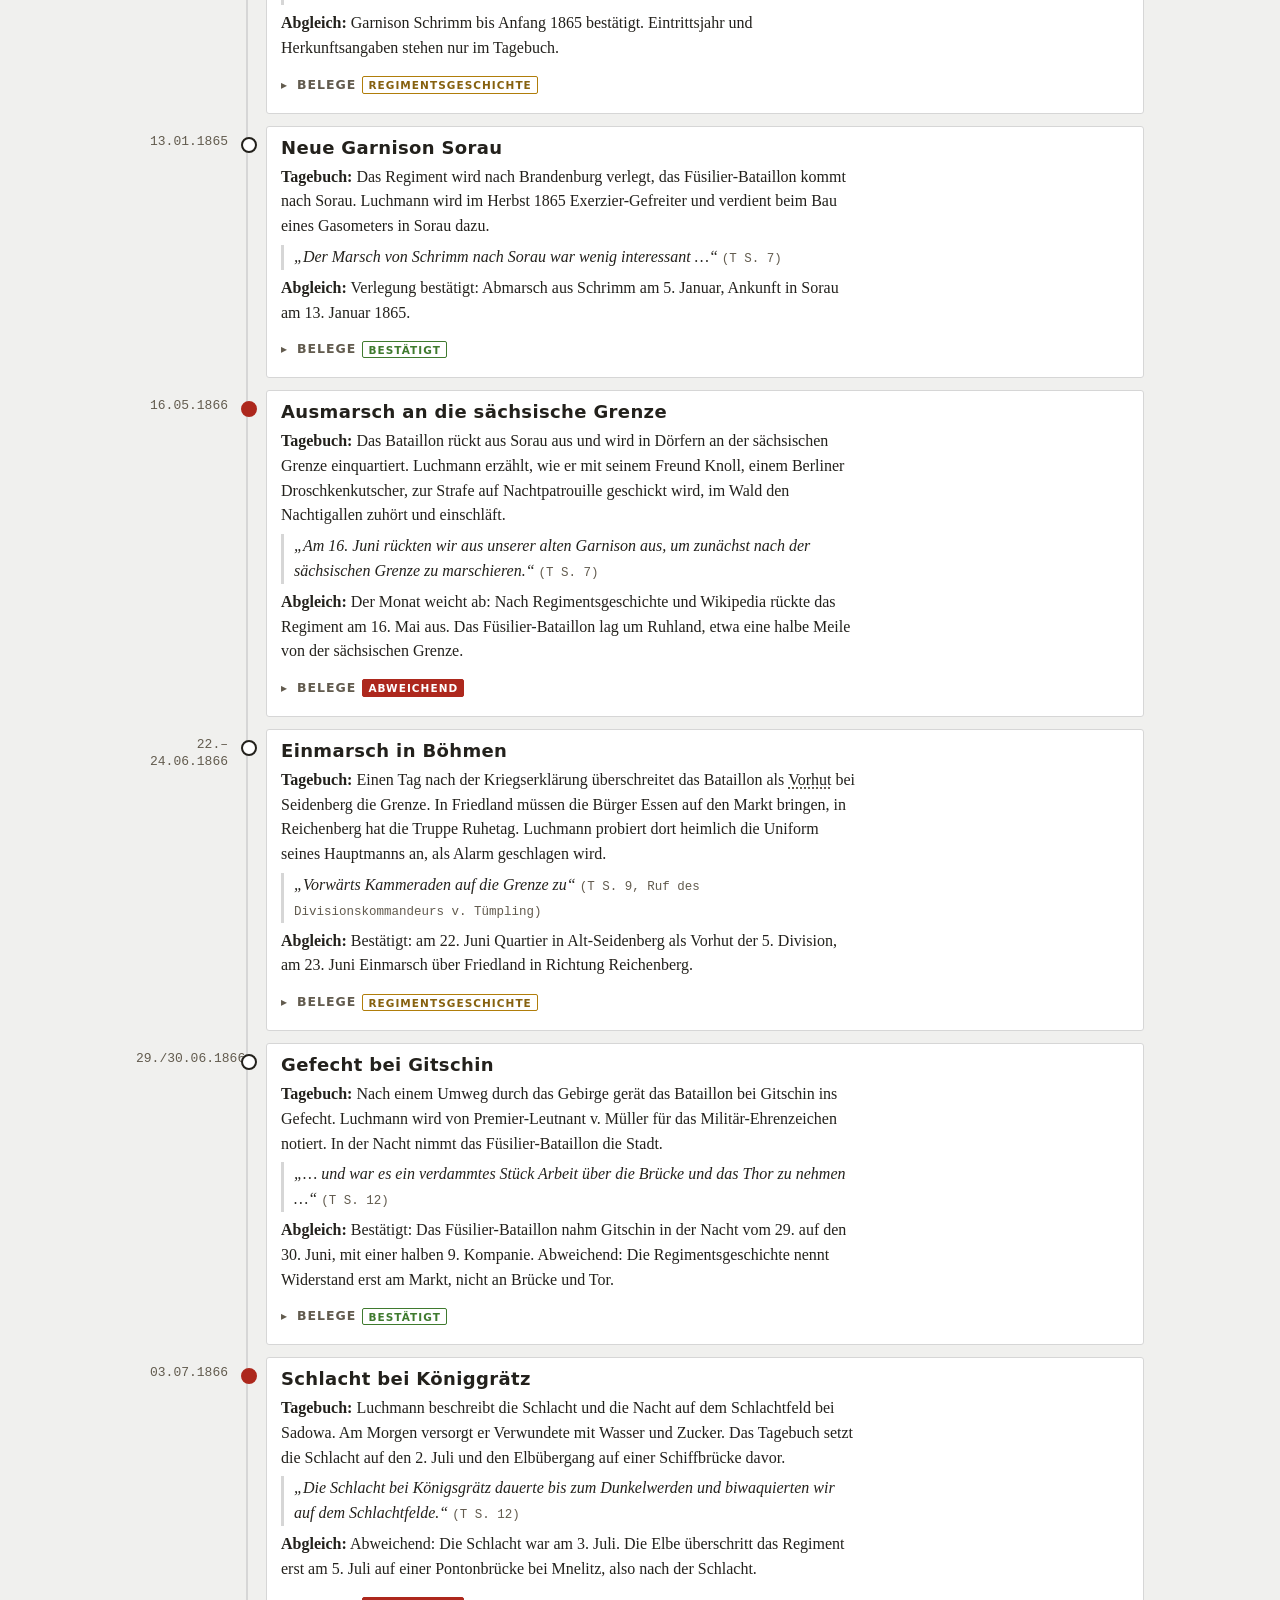
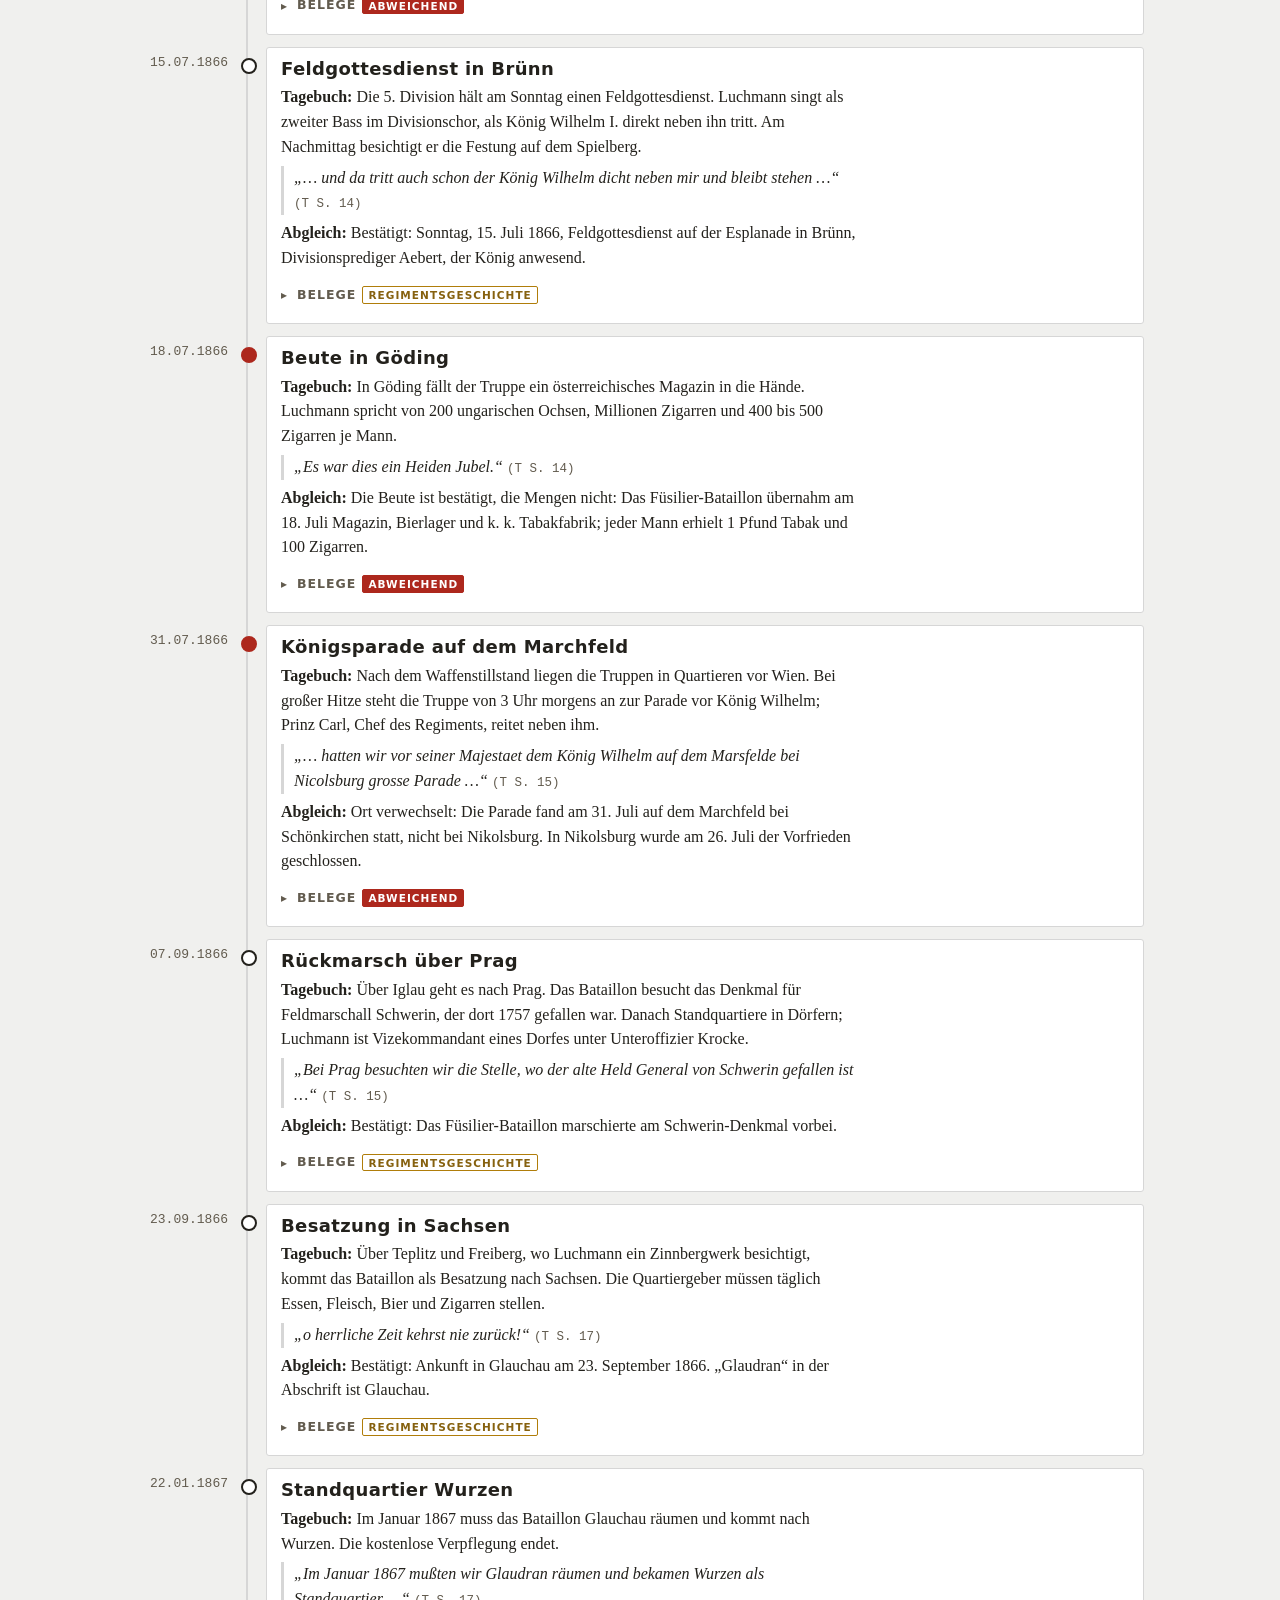
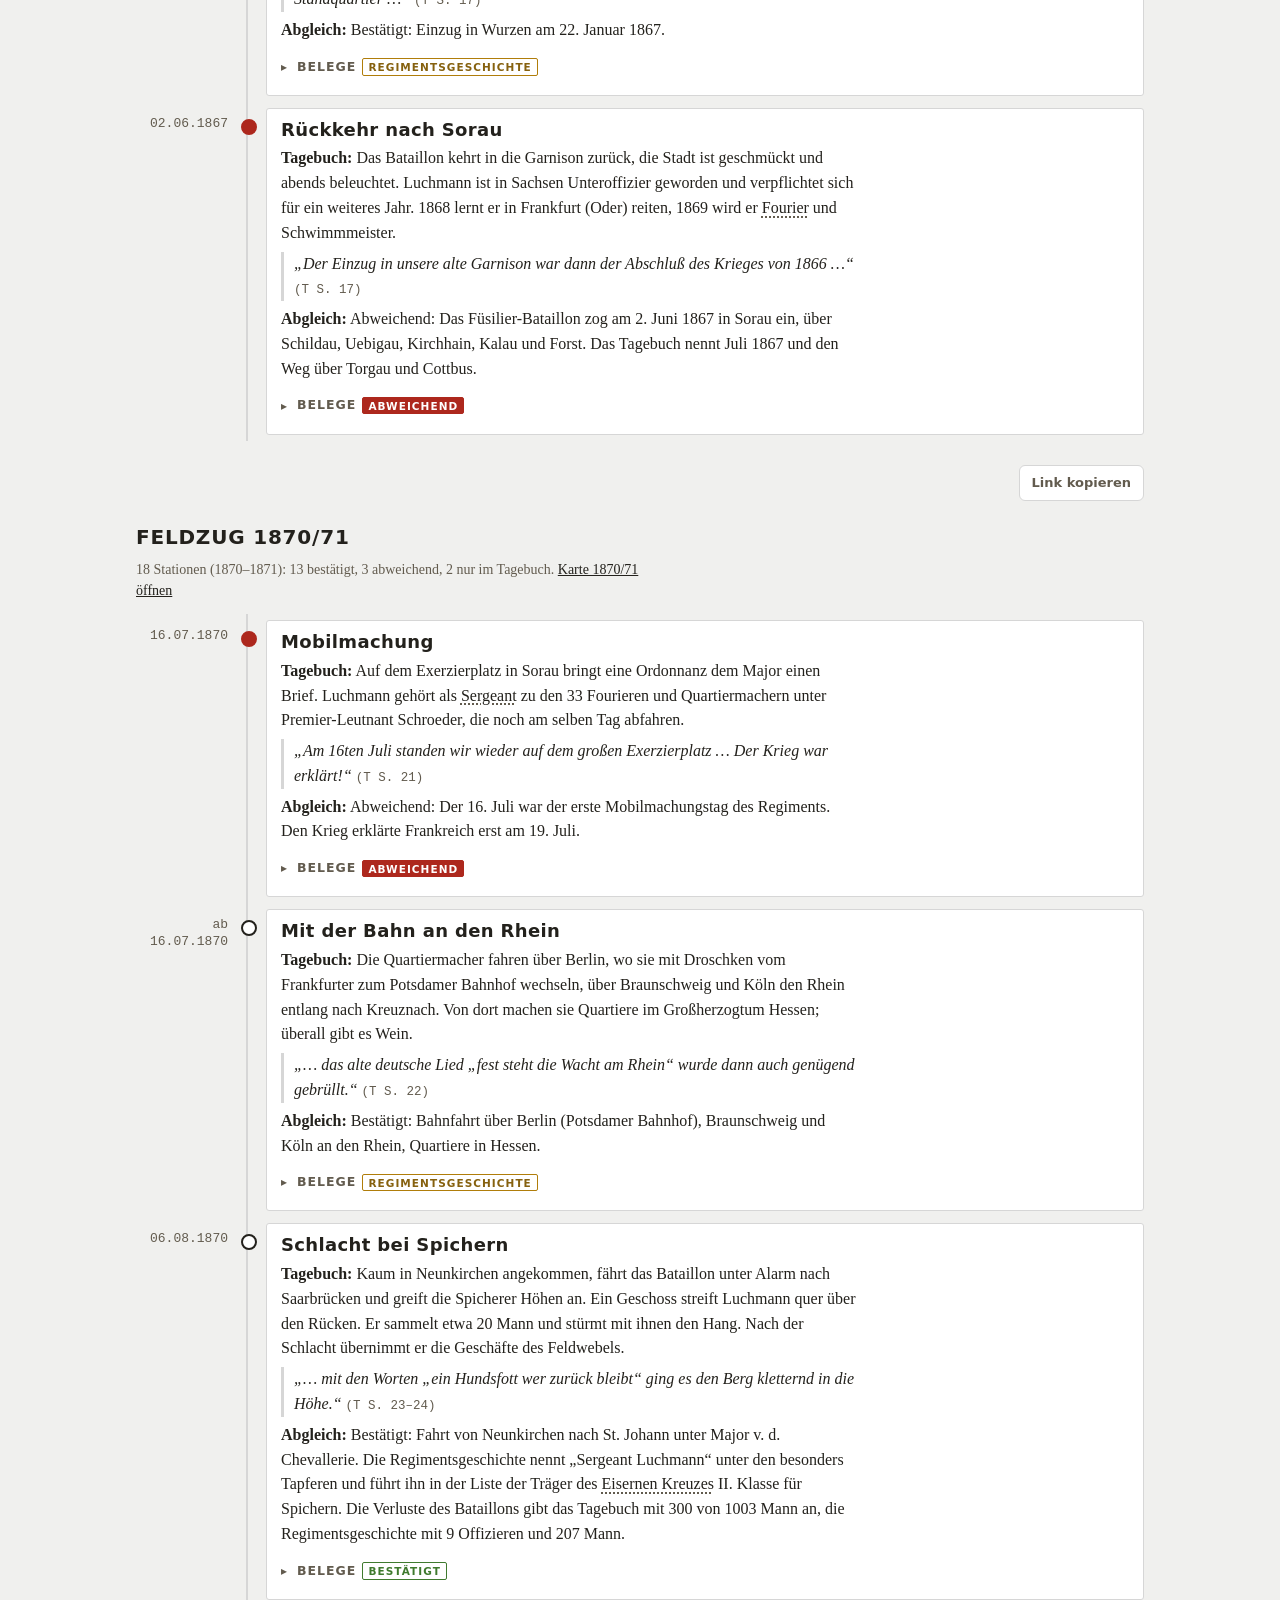
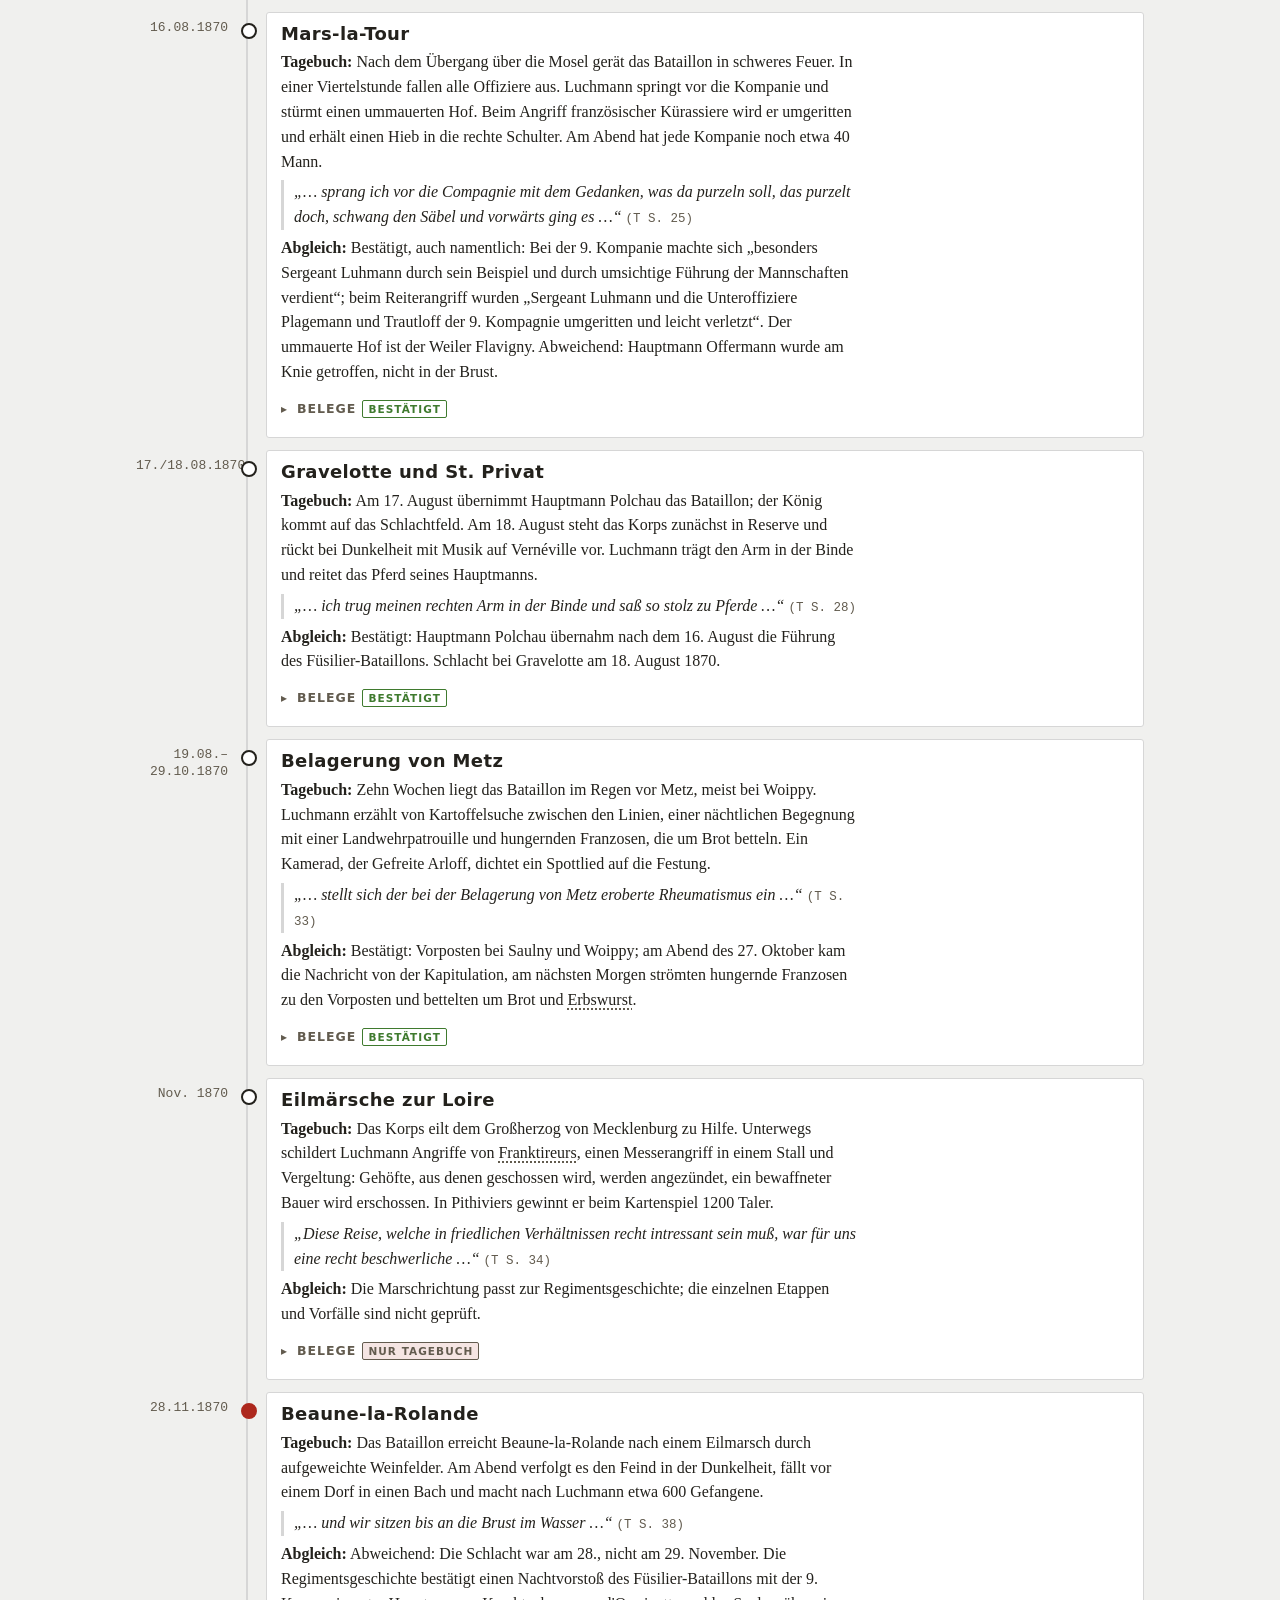
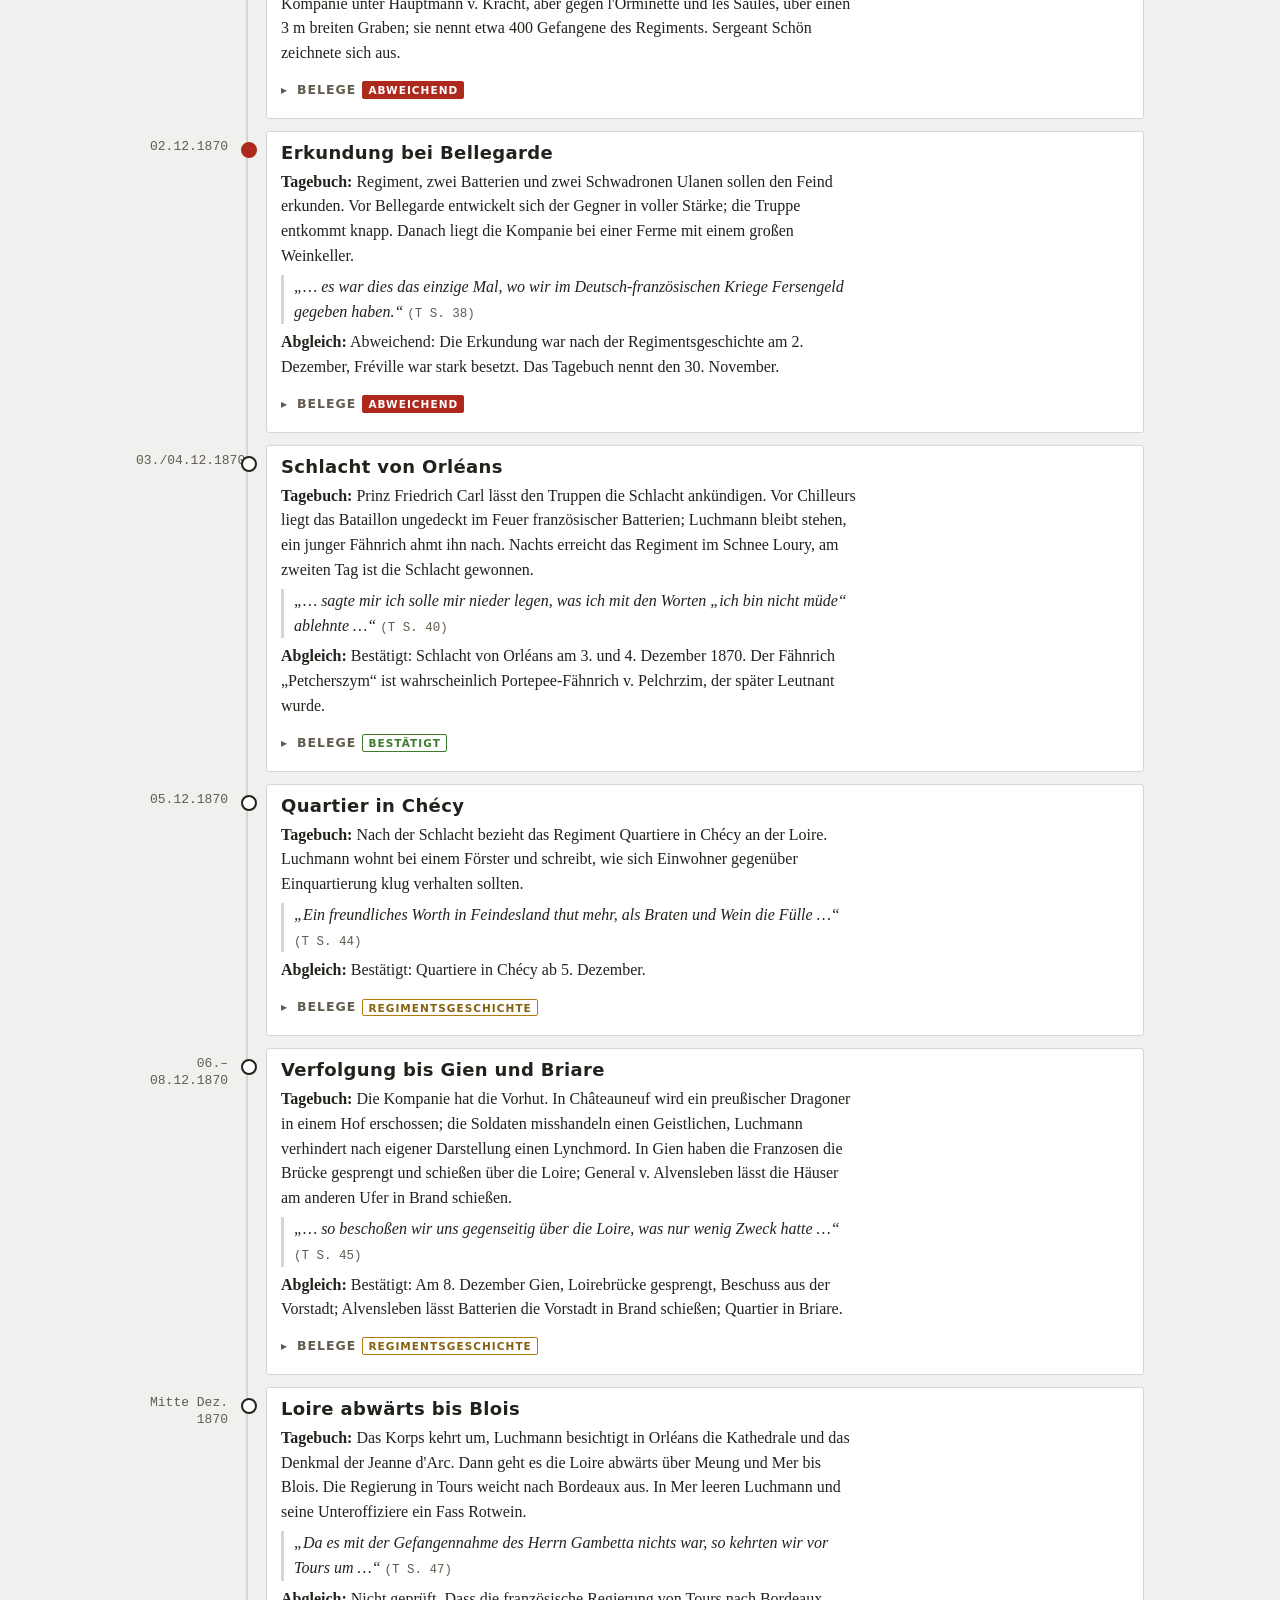
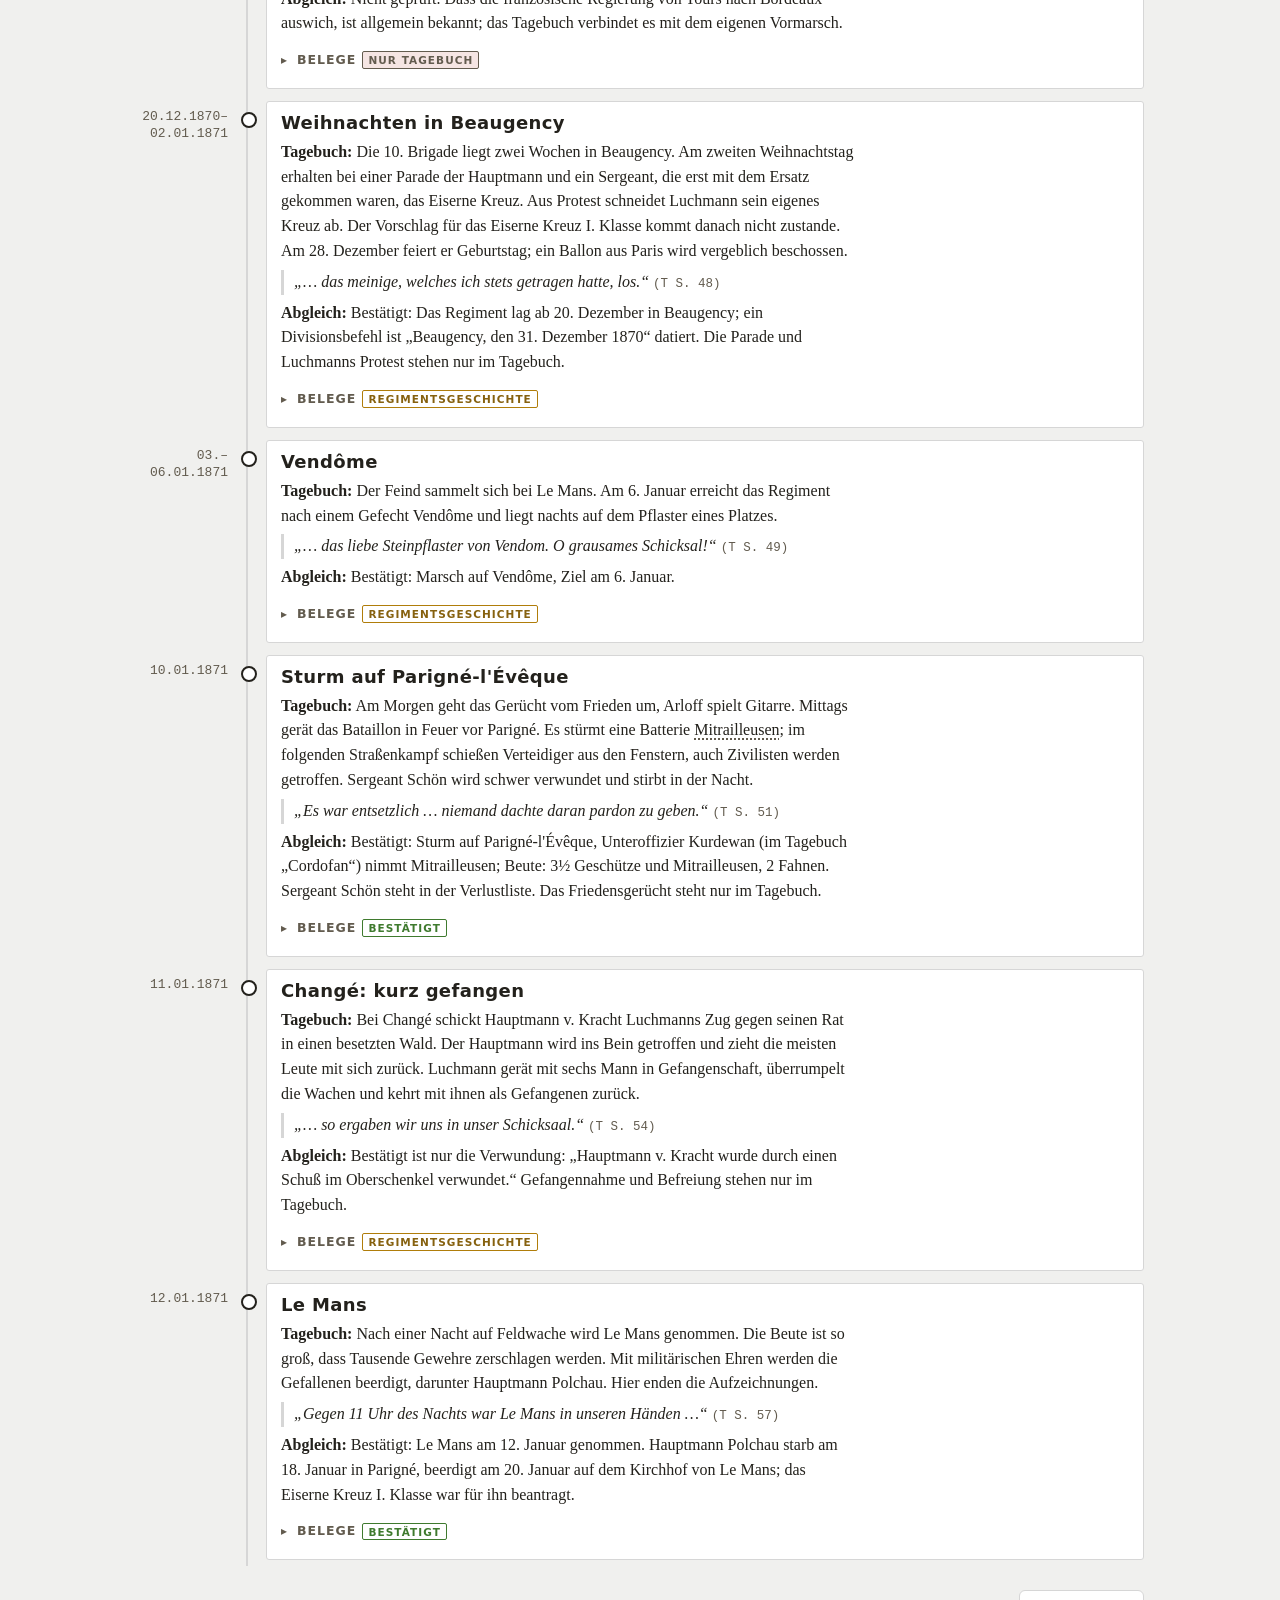
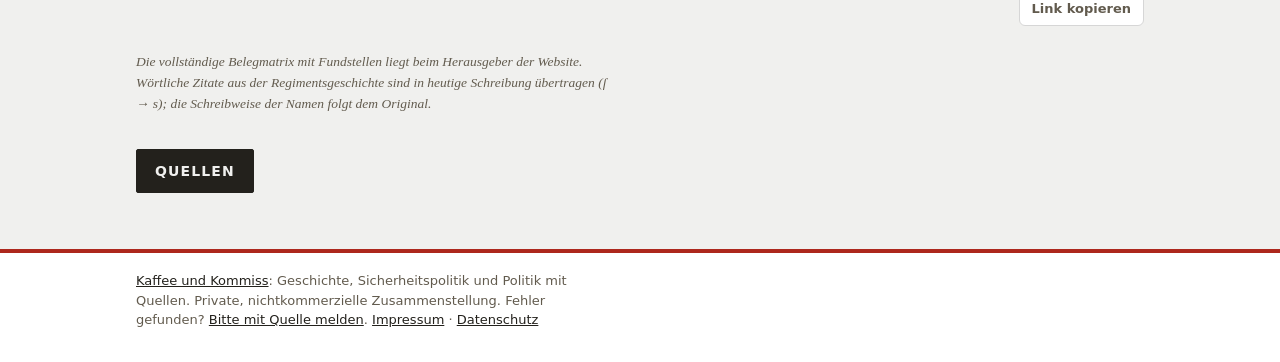
==== commit 56187d78: "Pfad: Luchmann-Seiten unter Einigungskriege und Kaiserreich › Einigungskriege Co-Authored-By: Claude" ====
--- a/abgleich.html
+++ b/abgleich.html
@@ -179,7 +179,7 @@
   <a class="kk-haus" href="https://kaffeeundkommiss.github.io/"><img src="kk-tasse.svg" alt="" width="22" height="22"><span>Kaffee und Kommiss</span></a>
   <nav class="kk-bereiche" aria-label="Bereiche"><a href="https://kaffeeundkommiss.github.io/geschichte/" aria-current="true">Geschichte</a><a href="https://kaffeeundkommiss.github.io/sicherheitspolitik/"><span class="kk-lang">Sicherheitspolitik</span><span class="kk-kurz">Sicherheit</span></a><a href="https://kaffeeundkommiss.github.io/politik/">Politik</a></nav>
 </div></div>
-<nav class="kk-pfad" aria-label="Pfad"><div class="kk-in"><a href="https://kaffeeundkommiss.github.io/geschichte/">Geschichte</a> › <a href="https://kaffeeundkommiss.github.io/geschichte/einigungskriege/">Einigungskriege 1864–1871</a> › <a href="./">Feldwebel Luchmann</a></div></nav>
+<nav class="kk-pfad" aria-label="Pfad"><div class="kk-in"><a href="https://kaffeeundkommiss.github.io/geschichte/">Geschichte</a> › <a href="https://kaffeeundkommiss.github.io/geschichte/einigungskriege-kaiserreich/">Einigungskriege und Kaiserreich</a> › <a href="https://kaffeeundkommiss.github.io/geschichte/einigungskriege/">Einigungskriege 1864–1871</a> › <a href="./">Feldwebel Luchmann</a></div></nav>
 <div class="kk-kopf"><div class="kk-in">
   <a class="kk-schild" href="https://kaffeeundkommiss.github.io/geschichte/einigungskriege/"><img src="icons/favicon.svg" alt="" width="44" height="44"><span><span class="kk-name" style="display:block">Deutsche Einigungskriege</span><span class="kk-unter" style="display:block">Feldwebel Wilhelm Luchmann 1866 und 1870/71</span></span></a>
 </div></div>
